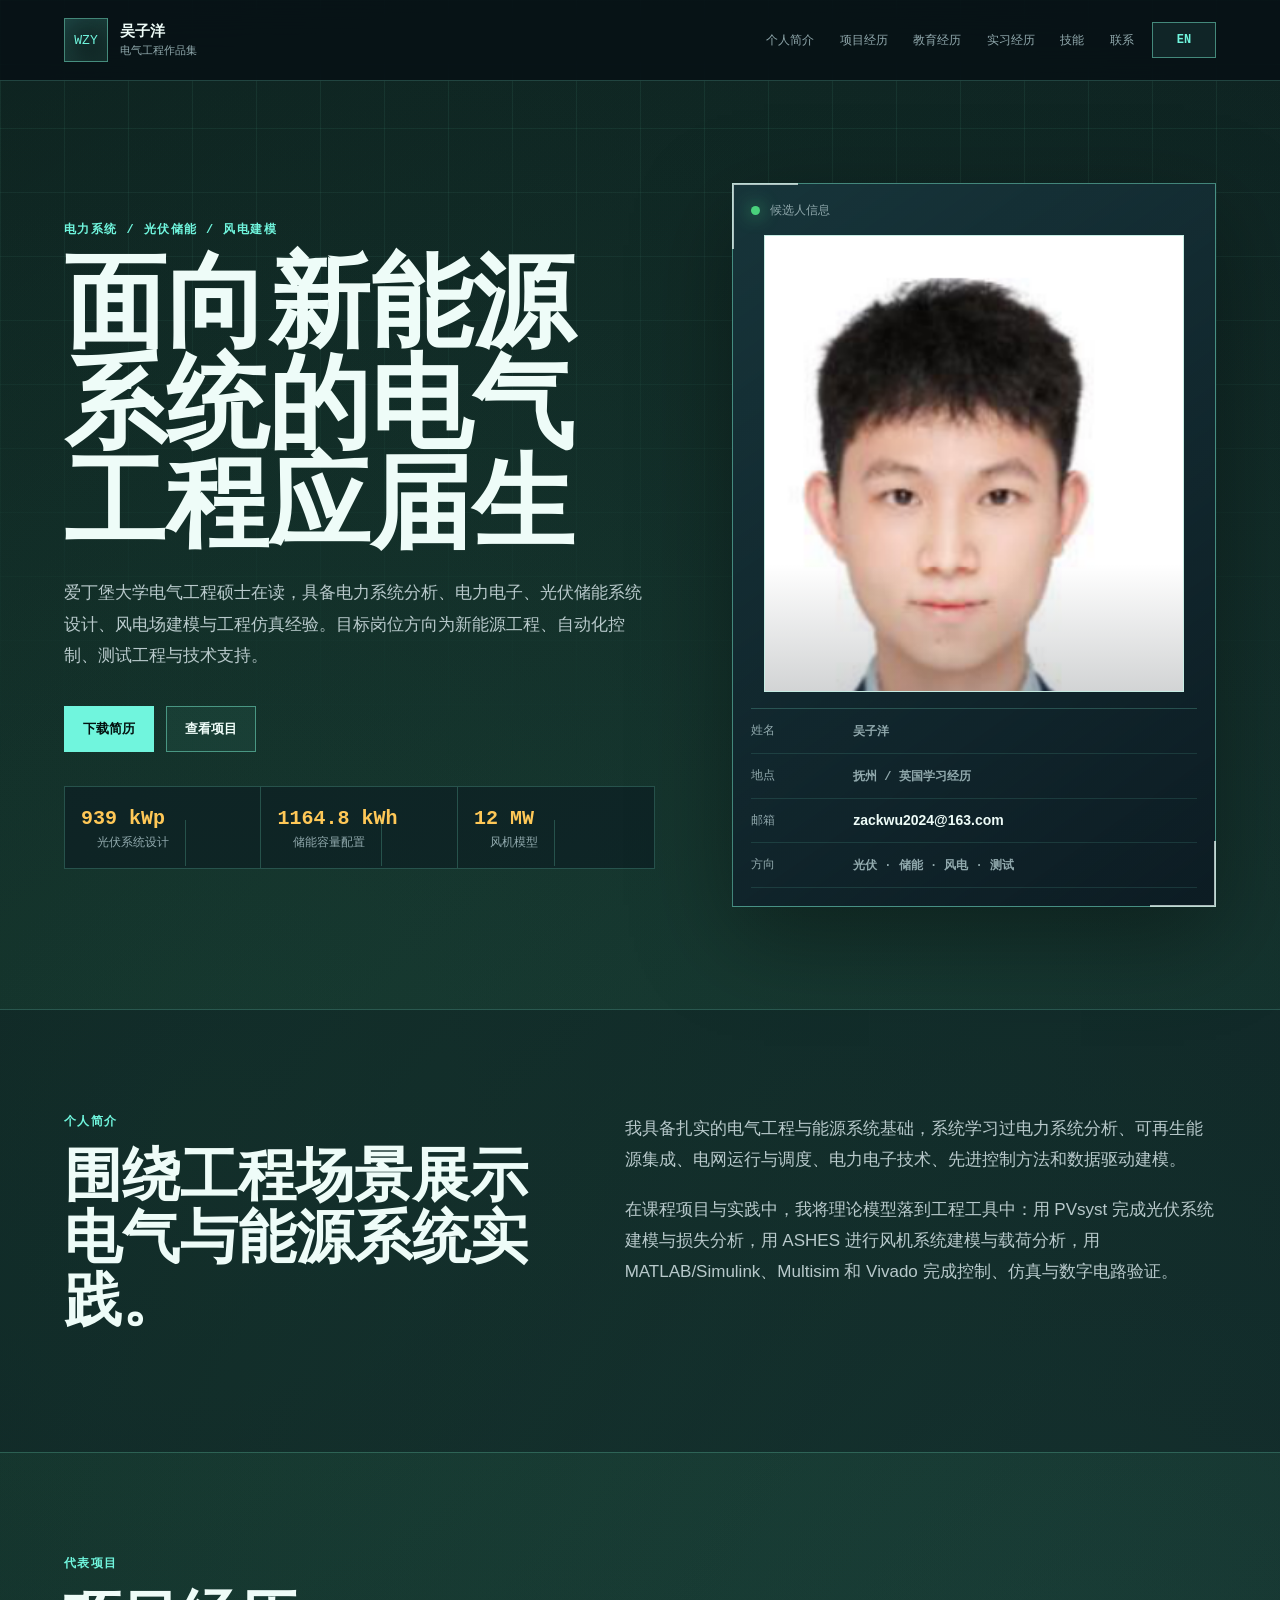
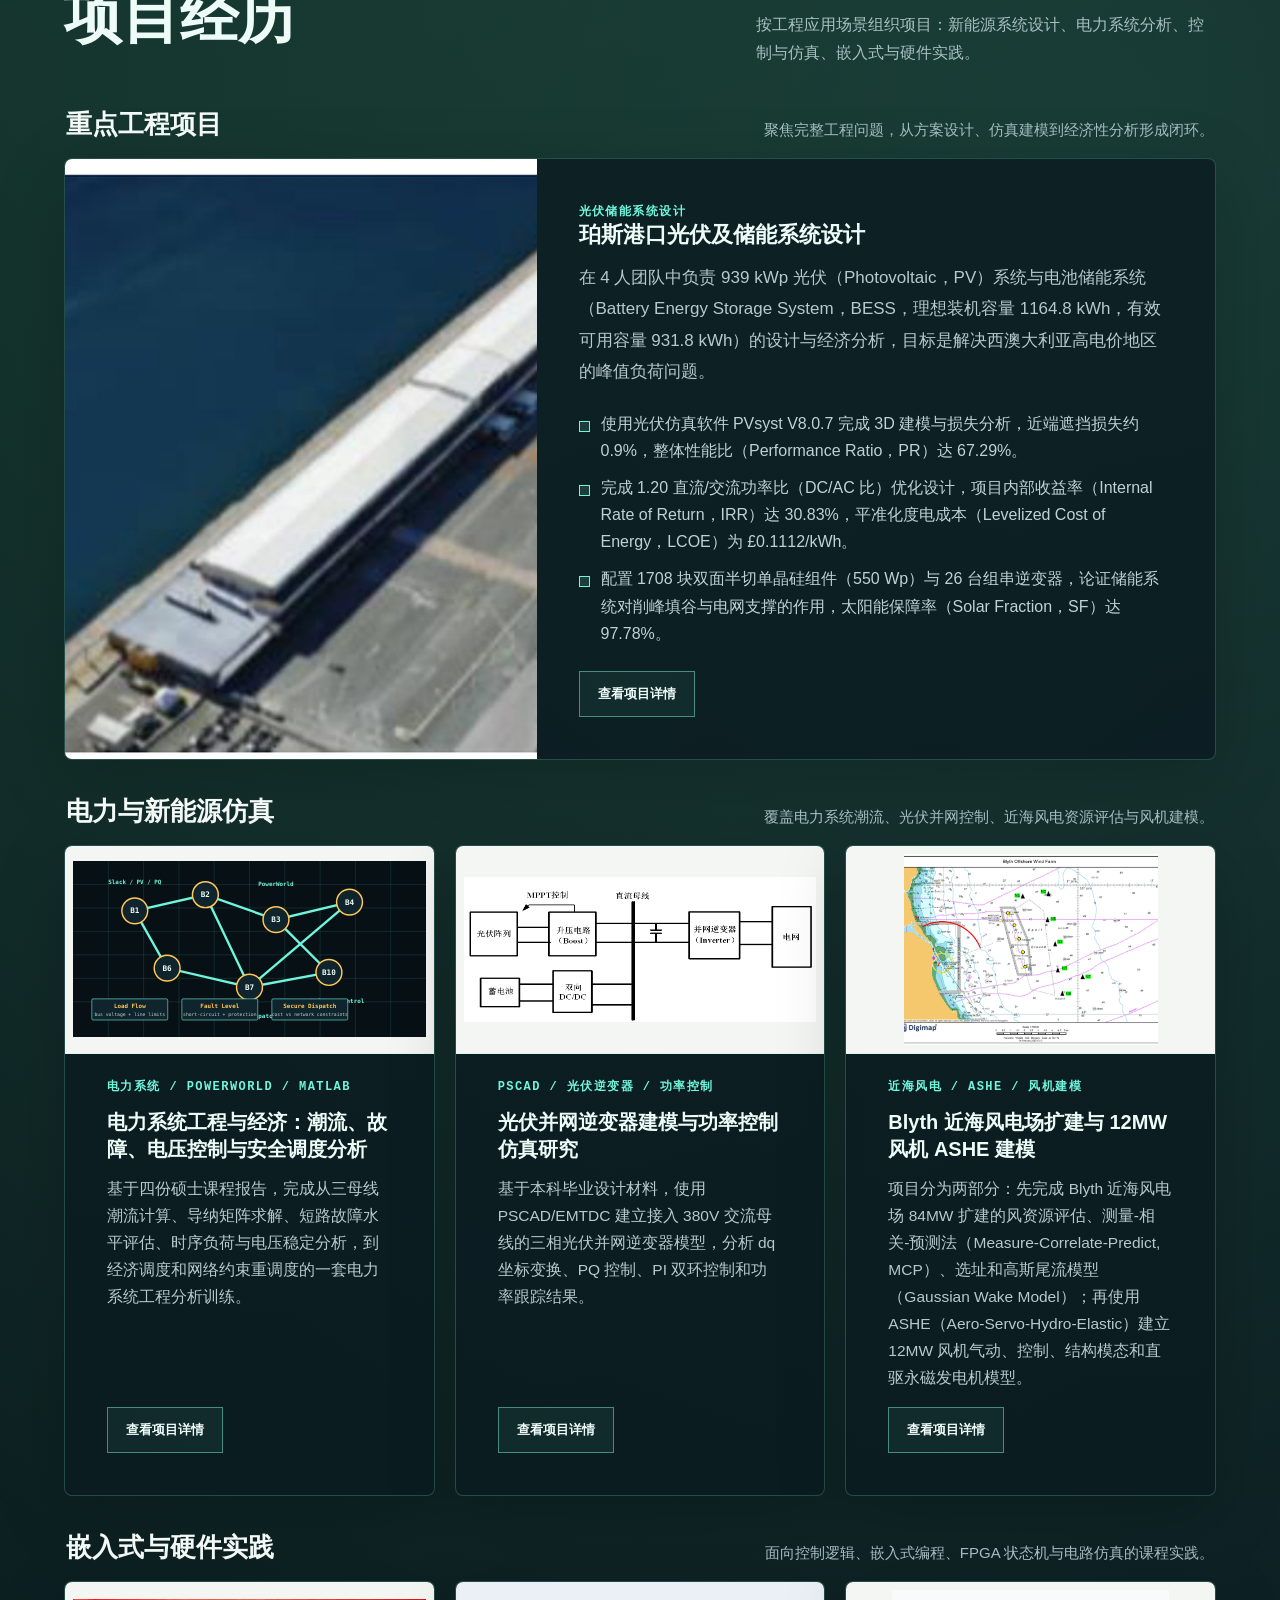
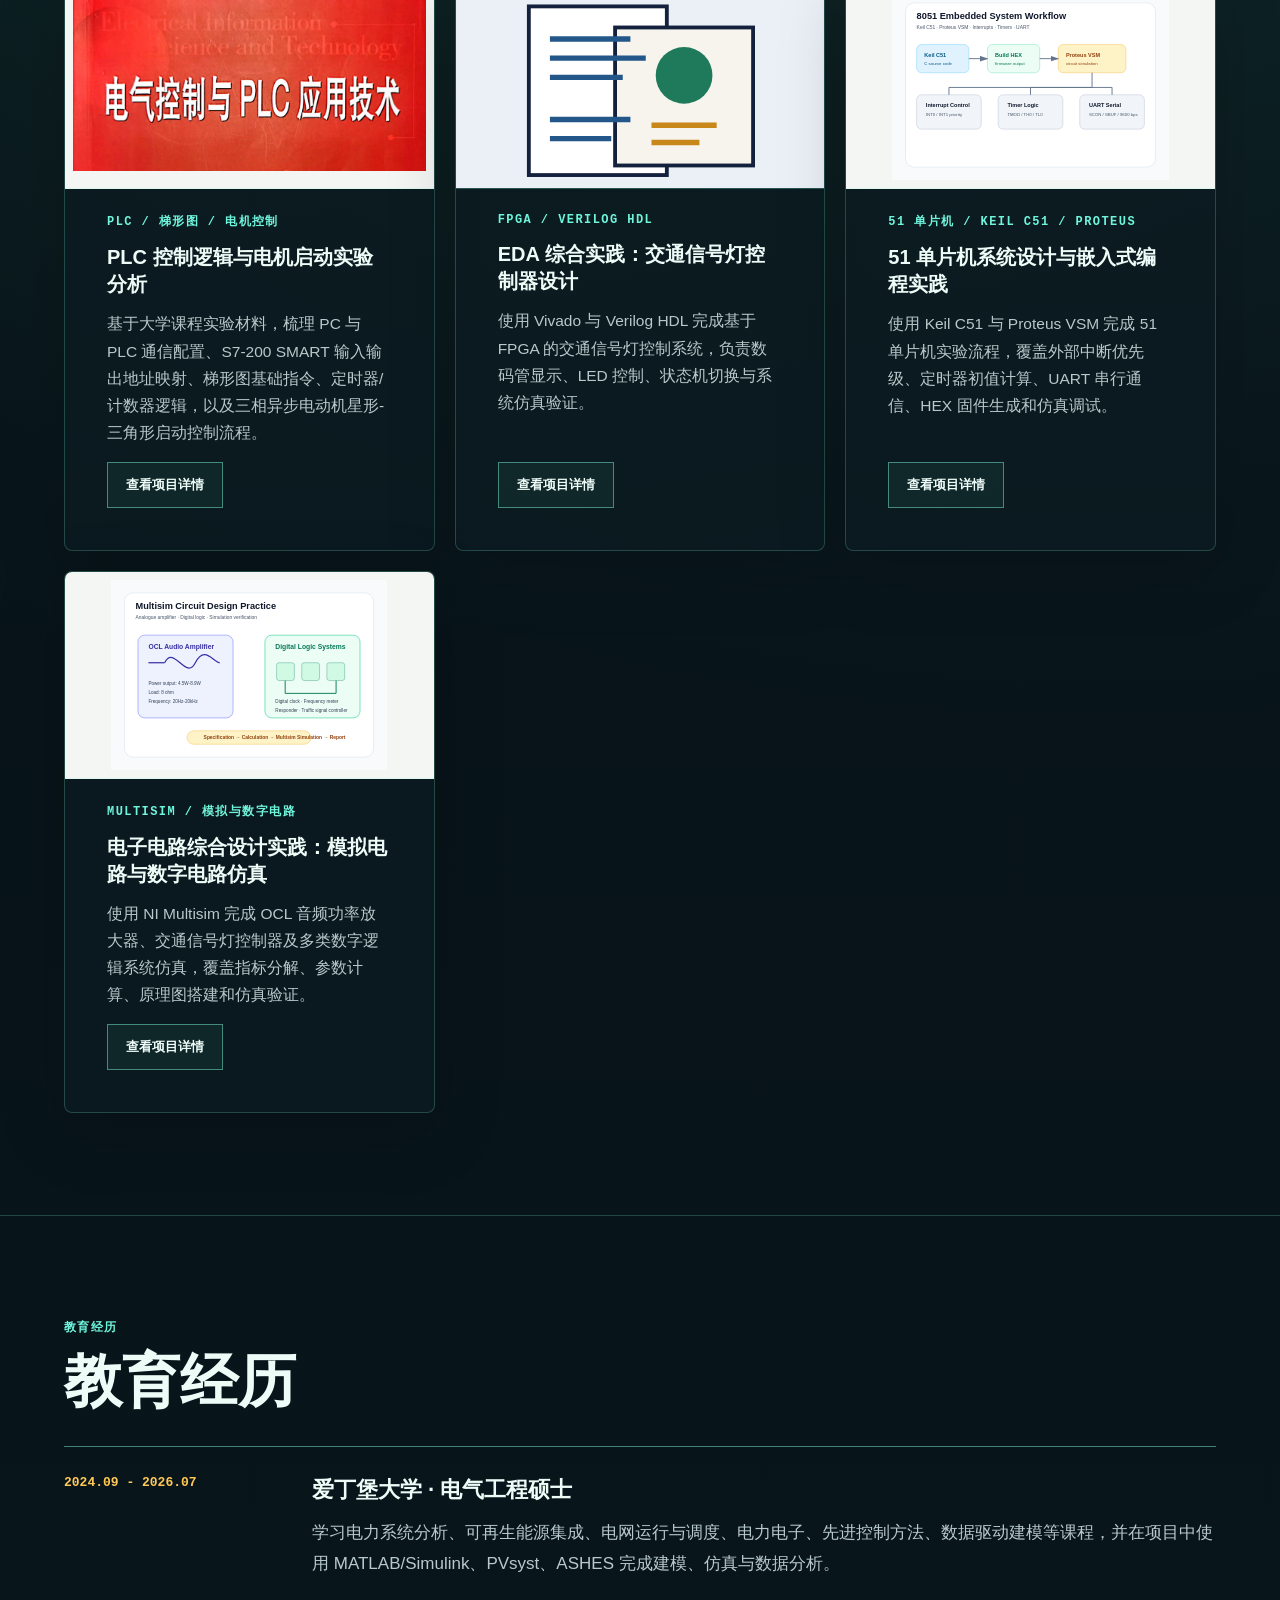
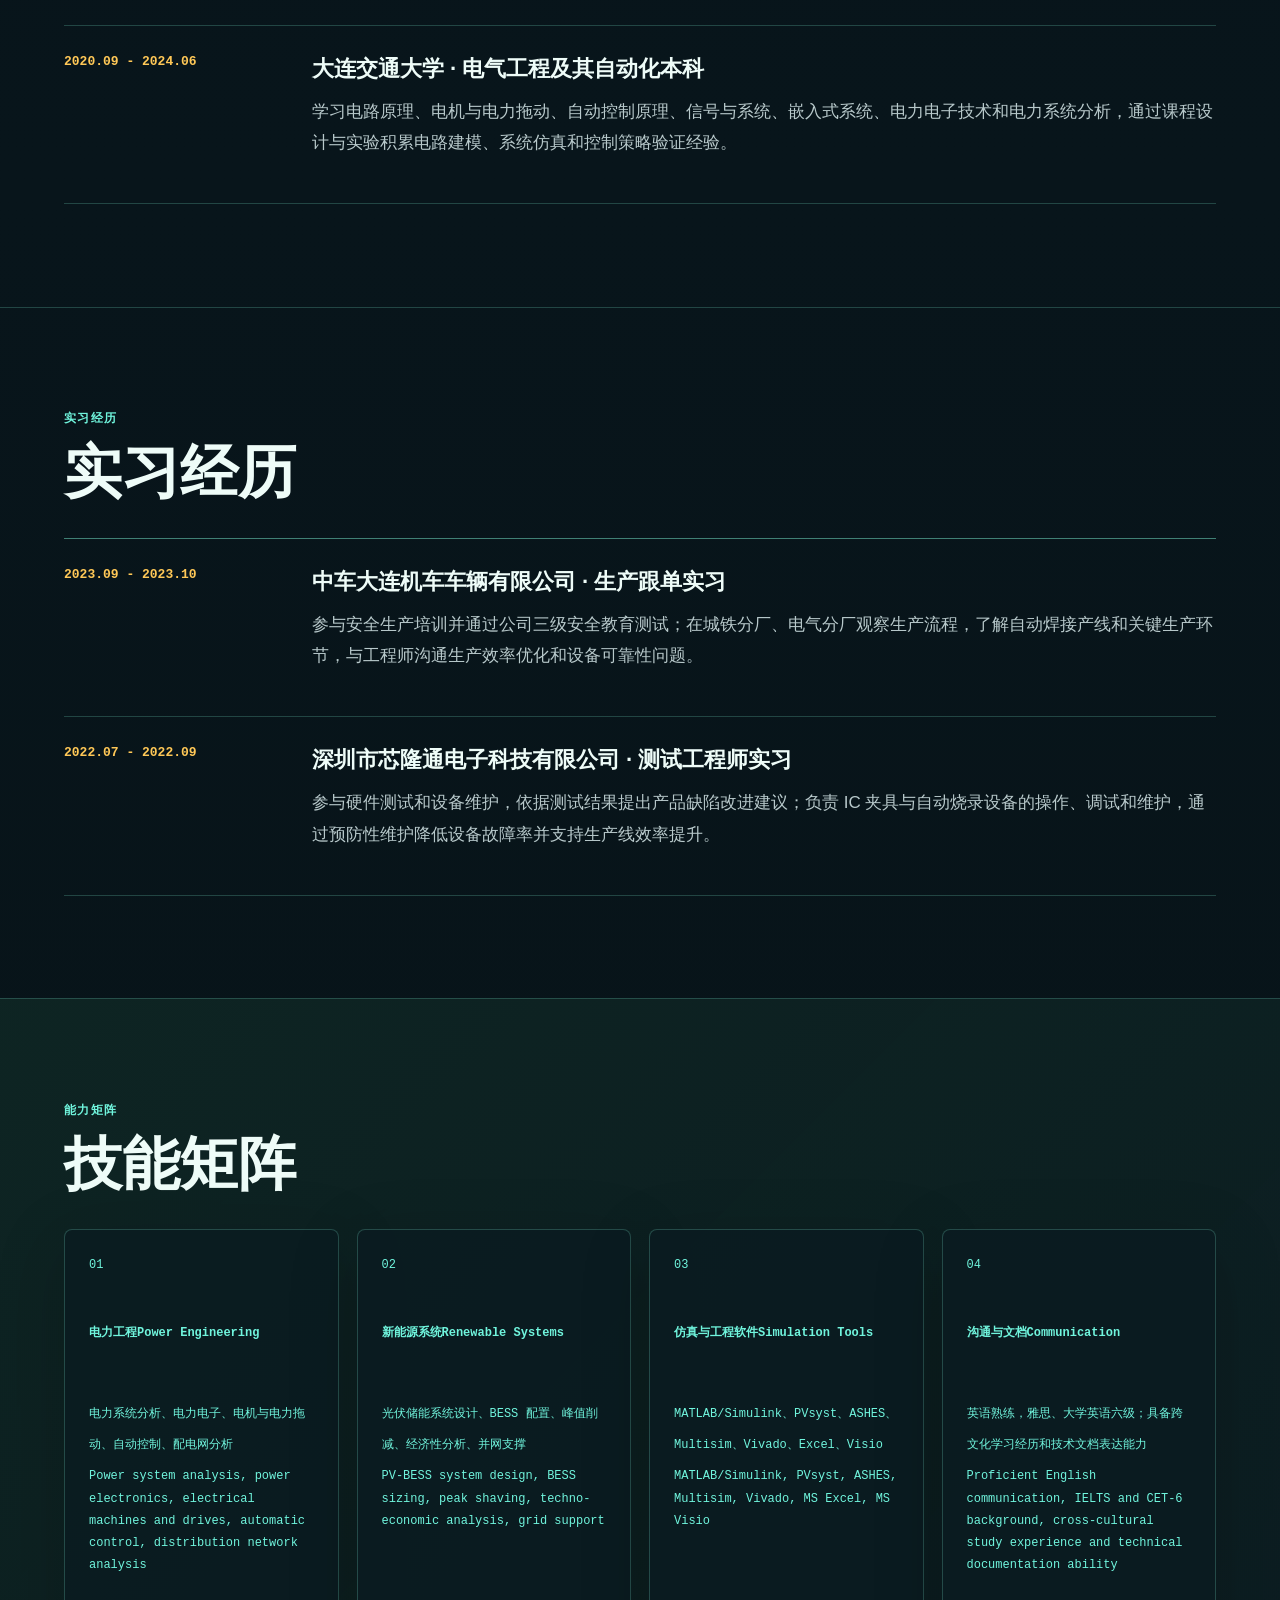
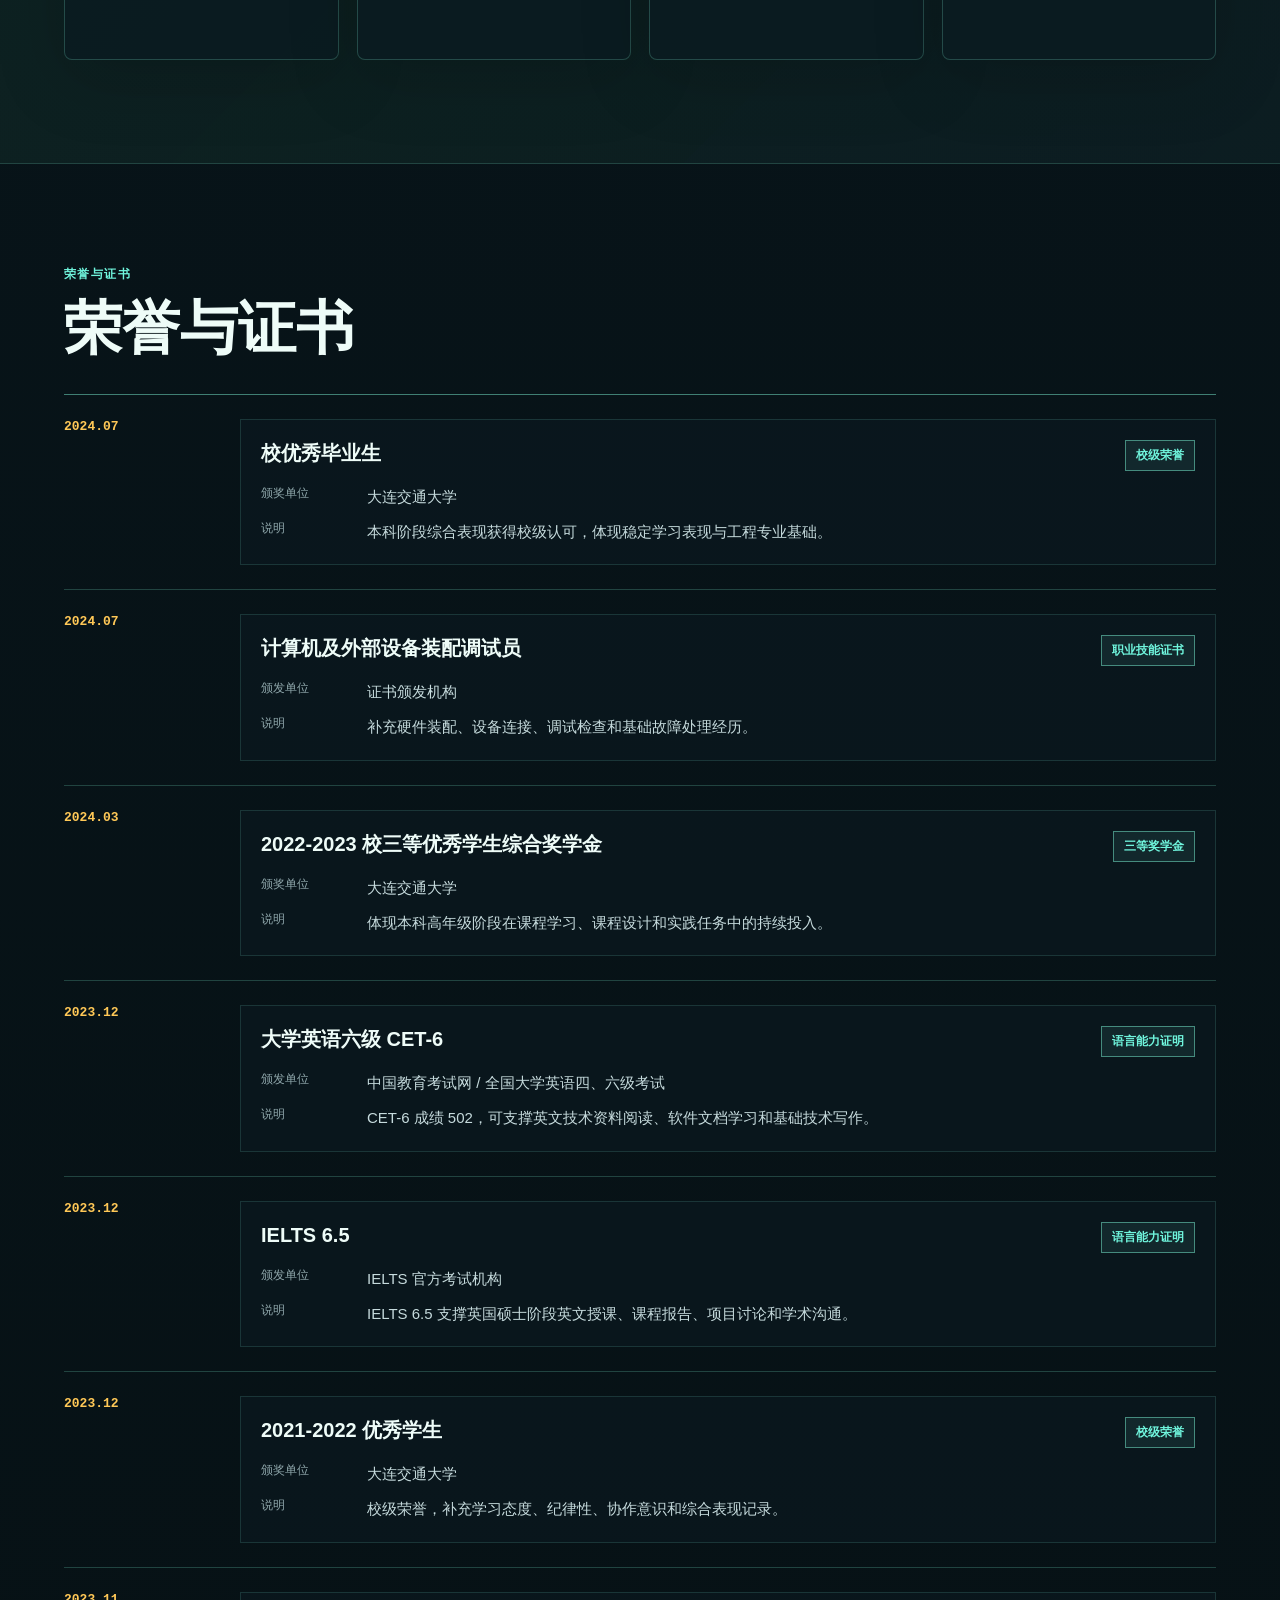
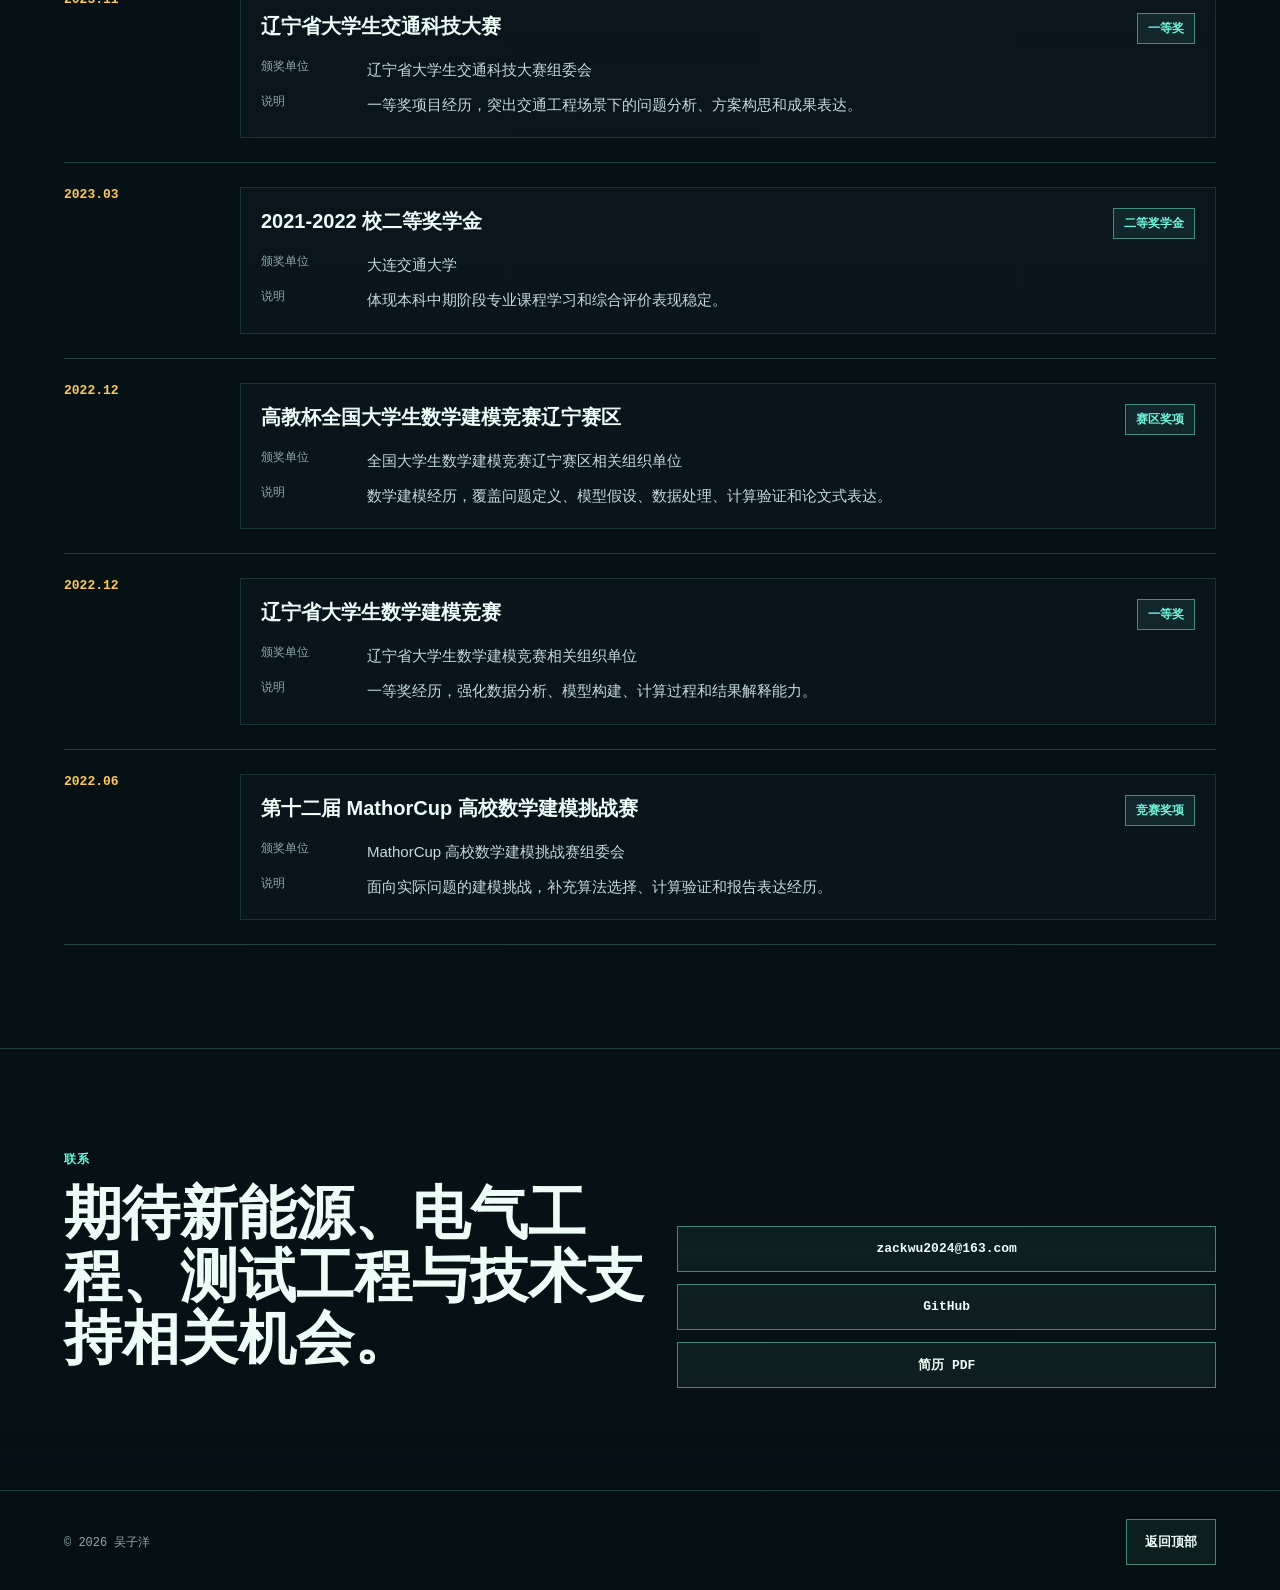
==== index.html @ 45cd8a66 "Refine homepage project grouping and honors" ====
<!doctype html>
<html lang="zh-CN">
  <head>
    <meta charset="UTF-8" />
    <meta name="viewport" content="width=device-width, initial-scale=1.0" />
    <meta
      name="description"
      content="吴子洋个人求职网站，展示电气工程、新能源系统、光伏储能、风电建模和工程实践经历。"
    />
    <title>吴子洋 | Electrical Engineering Portfolio</title>
    <link rel="stylesheet" href="./styles.css" />
  </head>
  <body data-lang="zh" class="home-page">
    <div class="page-grid" aria-hidden="true"></div>

    <header class="site-header">
      <a class="brand" href="#top" aria-label="返回首页">
        <span class="brand-mark">WZY</span>
        <span>
          <strong>吴子洋</strong>
          <small><span class="lang lang-zh">电气工程作品集</span><span class="lang lang-en">Electrical Engineering Portfolio</span></small>
        </span>
      </a>

      <div class="header-actions">
        <nav class="nav" aria-label="主导航">
          <a href="#profile"><span class="lang lang-zh">个人简介</span><span class="lang lang-en">Profile</span></a>
          <a href="#projects"><span class="lang lang-zh">项目经历</span><span class="lang lang-en">Projects</span></a>
          <a href="#education"><span class="lang lang-zh">教育经历</span><span class="lang lang-en">Education</span></a>
          <a href="#experience"><span class="lang lang-zh">实习经历</span><span class="lang lang-en">Experience</span></a>
          <a href="#skills"><span class="lang lang-zh">技能</span><span class="lang lang-en">Skills</span></a>
          <a href="#contact"><span class="lang lang-zh">联系</span><span class="lang lang-en">Contact</span></a>
        </nav>
        <button class="language-toggle" type="button" aria-label="Switch language">
          <span data-lang-label="zh">EN</span>
          <span data-lang-label="en">中文</span>
        </button>
      </div>
    </header>

    <main id="top">
      <section class="hero">
        <div class="hero-copy">
          <p class="eyebrow"><span class="lang lang-zh">电力系统 / 光伏储能 / 风电建模</span><span class="lang lang-en">POWER SYSTEMS / PV-BESS / WIND MODELLING</span></p>
          <h1>
            <span class="lang lang-zh">面向新能源系统的电气工程应届生</span>
            <span class="lang lang-en">Electrical engineering graduate focused on renewable energy systems</span>
          </h1>
          <p class="hero-lead">
            <span class="lang lang-zh">
              爱丁堡大学电气工程硕士在读，具备电力系统分析、电力电子、光伏储能系统设计、风电场建模与工程仿真经验。目标岗位方向为新能源工程、自动化控制、测试工程与技术支持。
            </span>
            <span class="lang lang-en">
              MSc Electrical Engineering candidate at the University of Edinburgh, with project experience in power system analysis, power electronics, PV-BESS design, wind farm modelling and engineering simulation. Target roles include renewable energy engineering, automation control, testing engineering and technical support.
            </span>
          </p>

          <div class="hero-actions">
            <a class="button primary" href="./assets/wu-ziyang-resume.pdf">
              <span class="lang lang-zh">下载简历</span>
              <span class="lang lang-en">Download CV</span>
            </a>
            <a class="button secondary" href="#projects">
              <span class="lang lang-zh">查看项目</span>
              <span class="lang lang-en">View Projects</span>
            </a>
          </div>

          <div class="signal-strip" aria-label="核心能力指标">
            <span><strong>939 kWp</strong> <span class="lang lang-zh">光伏系统设计</span><span class="lang lang-en">PV design</span></span>
            <span><strong>1164.8 kWh</strong> <span class="lang lang-zh">储能容量配置</span><span class="lang lang-en">BESS sizing</span></span>
            <span><strong>12 MW</strong> <span class="lang lang-zh">风机模型</span><span class="lang lang-en">wind turbine model</span></span>
          </div>
        </div>

        <aside class="hero-console" aria-label="候选人概览">
          <div class="console-topline">
            <span class="status-dot"></span>
            <span><span class="lang lang-zh">候选人信息</span><span class="lang lang-en">Candidate profile online</span></span>
          </div>
          <div class="portrait-frame">
            <img src="./assets/profile-photo.png" alt="吴子洋头像" />
          </div>
          <div class="console-data">
            <div>
              <span><span class="lang lang-zh">姓名</span><span class="lang lang-en">Name</span></span>
              <strong><span class="lang lang-zh">吴子洋</span><span class="lang lang-en">Wu Ziyang</span></strong>
            </div>
            <div>
              <span><span class="lang lang-zh">地点</span><span class="lang lang-en">Location</span></span>
              <strong>
                <span class="lang lang-zh">抚州 / 英国学习经历</span>
                <span class="lang lang-en">Fuzhou / UK study experience</span>
              </strong>
            </div>
            <div>
              <span><span class="lang lang-zh">邮箱</span><span class="lang lang-en">Email</span></span>
              <strong>zackwu2024@163.com</strong>
            </div>
            <div>
              <span><span class="lang lang-zh">方向</span><span class="lang lang-en">Focus</span></span>
              <strong><span class="lang lang-zh">光伏 · 储能 · 风电 · 测试</span><span class="lang lang-en">PV · BESS · Wind · Testing</span></strong>
            </div>
          </div>
        </aside>
      </section>

      <section id="profile" class="section split-section">
        <div>
          <p class="section-kicker"><span class="lang lang-zh">个人简介</span><span class="lang lang-en">Profile</span></p>
          <h2>
            <span class="lang lang-zh">围绕工程场景展示电气与能源系统实践。</span>
            <span class="lang lang-en">Capabilities framed through engineering problems, not just coursework.</span>
          </h2>
        </div>
        <div class="body-copy">
          <p>
            <span class="lang lang-zh">
              我具备扎实的电气工程与能源系统基础，系统学习过电力系统分析、可再生能源集成、电网运行与调度、电力电子技术、先进控制方法和数据驱动建模。
            </span>
            <span class="lang lang-en">
              I have a solid foundation in electrical engineering and energy systems, with coursework in power system analysis, renewable energy integration, grid operation and dispatch, power electronics, advanced control and data-driven modelling.
            </span>
          </p>
          <p>
            <span class="lang lang-zh">
              在课程项目与实践中，我将理论模型落到工程工具中：用 PVsyst 完成光伏系统建模与损失分析，用 ASHES 进行风机系统建模与载荷分析，用 MATLAB/Simulink、Multisim 和 Vivado 完成控制、仿真与数字电路验证。
            </span>
            <span class="lang lang-en">
              In academic and practical projects, I turned theory into engineering workflows: PV modelling and loss analysis with PVsyst, wind turbine modelling and load analysis with ASHES, and control, simulation and digital logic validation with MATLAB/Simulink, Multisim and Vivado.
            </span>
          </p>
        </div>
      </section>

      <section id="projects" class="section">
        <div class="section-heading section-heading-split">
          <div>
            <p class="section-kicker"><span class="lang lang-zh">代表项目</span><span class="lang lang-en">Selected Projects</span></p>
            <h2>
              <span class="lang lang-zh">项目经历</span>
              <span class="lang lang-en">Project Experience</span>
            </h2>
          </div>
          <p class="section-summary">
            <span class="lang lang-zh">按工程应用场景组织项目：新能源系统设计、电力系统分析、控制与仿真、嵌入式与硬件实践。</span>
            <span class="lang lang-en">Projects organised by engineering context: renewable system design, power-system analysis, control simulation, embedded systems and hardware practice.</span>
          </p>
        </div>

        <div class="project-stack">
          <section class="project-group">
            <div class="project-group-head">
              <h3>
                <span class="lang lang-zh">重点工程项目</span>
                <span class="lang lang-en">Featured Engineering Project</span>
              </h3>
              <p>
                <span class="lang lang-zh">聚焦完整工程问题，从方案设计、仿真建模到经济性分析形成闭环。</span>
                <span class="lang lang-en">A complete engineering case from system design and simulation modelling to economic analysis.</span>
              </p>
            </div>

            <article class="project-feature">
              <img src="./assets/projects/pvbess-card-01-harbour-site-thumbnail.jpg" alt="弗里曼特尔港口屋顶光伏项目场地照片" />
              <div class="project-content">
              <span class="tag">
                <span class="lang lang-zh">光伏储能系统设计</span>
                <span class="lang lang-en">PV + BESS / System Design</span>
              </span>
              <h3>
                <span class="lang lang-zh">珀斯港口光伏及储能系统设计</span>
                <span class="lang lang-en">PV and Battery Energy Storage System Design for Perth Harbour</span>
              </h3>
              <p>
                <span class="lang lang-zh">
                  在 4 人团队中负责 939 kWp 光伏（Photovoltaic，PV）系统与电池储能系统（Battery Energy Storage System，BESS，理想装机容量 1164.8 kWh，有效可用容量 931.8 kWh）的设计与经济分析，目标是解决西澳大利亚高电价地区的峰值负荷问题。
                </span>
                <span class="lang lang-en">
                  In a four-person team, I contributed to the design and economic analysis of a 939 kWp PV system with a 1164.8 kWh nominal BESS (931.8 kWh usable capacity), targeting peak-load challenges in a high-electricity-price area of Western Australia.
                </span>
              </p>
              <ul class="metric-list">
                <li>
                  <span class="lang lang-zh">使用光伏仿真软件 PVsyst V8.0.7 完成 3D 建模与损失分析，近端遮挡损失约 0.9%，整体性能比（Performance Ratio，PR）达 67.29%。</span>
                  <span class="lang lang-en">Used PVsyst V8.0.7 for 3D modelling and loss analysis; near-shading loss ~0.9%, overall Performance Ratio (PR) 67.29%.</span>
                </li>
                <li>
                  <span class="lang lang-zh">完成 1.20 直流/交流功率比（DC/AC 比）优化设计，项目内部收益率（Internal Rate of Return，IRR）达 30.83%，平准化度电成本（Levelized Cost of Energy，LCOE）为 £0.1112/kWh。</span>
                  <span class="lang lang-en">Optimised the DC/AC ratio to 1.20; project IRR reached 30.83% and LCOE was calculated at £0.1112/kWh.</span>
                </li>
                <li>
                  <span class="lang lang-zh">配置 1708 块双面半切单晶硅组件（550 Wp）与 26 台组串逆变器，论证储能系统对削峰填谷与电网支撑的作用，太阳能保障率（Solar Fraction，SF）达 97.78%。</span>
                  <span class="lang lang-en">Configured 1708 bifacial half-cell mono modules (550 Wp each) and 26 string inverters; demonstrated BESS value for peak shaving and grid support, achieving a Solar Fraction (SF) of 97.78%.</span>
                </li>
              </ul>
              <a class="case-link" href="./projects/pv-bess-perth-harbour.html">
                <span class="lang lang-zh">查看项目详情</span>
                <span class="lang lang-en">View project details</span>
              </a>
              </div>
            </article>
          </section>

          <section class="project-group">
            <div class="project-group-head">
              <h3>
                <span class="lang lang-zh">电力与新能源仿真</span>
                <span class="lang lang-en">Power and Renewable Energy Simulation</span>
              </h3>
              <p>
                <span class="lang lang-zh">覆盖电力系统潮流、光伏并网控制、近海风电资源评估与风机建模。</span>
                <span class="lang lang-en">Power-flow analysis, PV grid-connection control, offshore wind assessment and turbine modelling.</span>
              </p>
            </div>

            <div class="project-grid">
              <article class="project-card">
              <img class="project-card-media-contain" src="./assets/projects/power-card-01-grid-analysis-thumbnail.svg" alt="电力系统潮流、故障、电压控制与经济调度分析示意图" />
              <span class="tag"><span class="lang lang-zh">电力系统 / PowerWorld / MATLAB</span><span class="lang lang-en">Power Systems / PowerWorld / MATLAB</span></span>
              <h3>
                <span class="lang lang-zh">电力系统工程与经济：潮流、故障、电压控制与安全调度分析</span>
                <span class="lang lang-en">Power Systems Engineering and Economics: Load Flow, Fault, Voltage Control and Secure Dispatch</span>
              </h3>
              <p>
                <span class="lang lang-zh">
                  基于四份硕士课程报告，完成从三母线潮流计算、导纳矩阵求解、短路故障水平评估、时序负荷与电压稳定分析，到经济调度和网络约束重调度的一套电力系统工程分析训练。
                </span>
                <span class="lang lang-en">
                  Consolidated four MSc coursework reports into a power-system analysis portfolio covering three-bus load flow, admittance-matrix solving, fault-level study, time-varying load and voltage stability, economic dispatch and network-constrained redispatch.
                </span>
              </p>
              <a class="case-link" href="./projects/power-systems-engineering-economics.html">
                <span class="lang lang-zh">查看项目详情</span>
                <span class="lang lang-en">View project details</span>
              </a>
            </article>

            <article class="project-card">
              <img class="project-card-media-contain" src="./assets/projects/pvinverter-card-01-system-workflow.png" alt="光伏并网逆变器系统结构与控制流程图" />
              <span class="tag"><span class="lang lang-zh">PSCAD / 光伏逆变器 / 功率控制</span><span class="lang lang-en">PSCAD / PV Inverter / Power Control</span></span>
              <h3>
                <span class="lang lang-zh">光伏并网逆变器建模与功率控制仿真研究</span>
                <span class="lang lang-en">Grid-Connected PV Inverter Modelling and Power Control Simulation</span>
              </h3>
              <p>
                <span class="lang lang-zh">
                  基于本科毕业设计材料，使用 PSCAD/EMTDC 建立接入 380V 交流母线的三相光伏并网逆变器模型，分析 dq 坐标变换、PQ 控制、PI 双环控制和功率跟踪结果。
                </span>
                <span class="lang lang-en">
                  Built an academic PSCAD/EMTDC simulation project for a three-phase grid-connected PV inverter connected to a 380V AC bus, covering dq transformation, PQ control, PI double-loop control and power-tracking response.
                </span>
              </p>
              <a class="case-link" href="./projects/grid-connected-pv-inverter-control.html">
                <span class="lang lang-zh">查看项目详情</span>
                <span class="lang lang-en">View project details</span>
              </a>
            </article>

            <article class="project-card">
              <img class="project-card-media-contain" src="./assets/projects/wind-card-01-blyth-layout-thumbnail.png" alt="Blyth 近海风电场扩建布置图" />
              <span class="tag"><span class="lang lang-zh">近海风电 / ASHE / 风机建模</span><span class="lang lang-en">Offshore Wind / ASHE / Turbine Modelling</span></span>
              <h3>
                <span class="lang lang-zh">Blyth 近海风电场扩建与 12MW 风机 ASHE 建模</span>
                <span class="lang lang-en">Blyth Offshore Wind Extension and 12MW ASHE Turbine Model</span>
              </h3>
              <p>
                <span class="lang lang-zh">
                  项目分为两部分：先完成 Blyth 近海风电场 84MW 扩建的风资源评估、测量-相关-预测法（Measure-Correlate-Predict, MCP）、选址和高斯尾流模型（Gaussian Wake Model）；再使用 ASHE（Aero-Servo-Hydro-Elastic）建立 12MW 风机气动、控制、结构模态和直驱永磁发电机模型。
                </span>
                <span class="lang lang-en">
                  Built a two-part project: first an 84MW Blyth offshore extension with MCP wind-resource assessment, site selection and Gaussian wake modelling; then a 12MW ASHE aero-servo-hydro-elastic turbine model covering aerodynamics, pitch control, structural modes and a direct-drive PMG.
                </span>
              </p>
              <a class="case-link" href="./projects/blyth-offshore-wind-farm-extension.html">
                <span class="lang lang-zh">查看项目详情</span>
                <span class="lang lang-en">View project details</span>
              </a>
            </article>
            </div>
          </section>

          <section class="project-group">
            <div class="project-group-head">
              <h3>
                <span class="lang lang-zh">嵌入式与硬件实践</span>
                <span class="lang lang-en">Embedded Systems and Hardware Practice</span>
              </h3>
              <p>
                <span class="lang lang-zh">面向控制逻辑、嵌入式编程、FPGA 状态机与电路仿真的课程实践。</span>
                <span class="lang lang-en">Coursework practice in control logic, embedded programming, FPGA state machines and circuit simulation.</span>
              </p>
            </div>

            <div class="project-grid">
              <article class="project-card">
              <img class="project-card-media-contain" src="./assets/projects/plc-card-01-training-unit-thumbnail.png" alt="PLC 实验箱和以太网接口示意图" />
              <span class="tag"><span class="lang lang-zh">PLC / 梯形图 / 电机控制</span><span class="lang lang-en">PLC / Ladder Logic / Motor Control</span></span>
              <h3>
                <span class="lang lang-zh">PLC 控制逻辑与电机启动实验分析</span>
                <span class="lang lang-en">PLC Control Logic and Motor Starting Laboratory Analysis</span>
              </h3>
              <p>
                <span class="lang lang-zh">
                  基于大学课程实验材料，梳理 PC 与 PLC 通信配置、S7-200 SMART 输入输出地址映射、梯形图基础指令、定时器/计数器逻辑，以及三相异步电动机星形-三角形启动控制流程。
                </span>
                <span class="lang lang-en">
                  Structured an academic PLC laboratory project covering PC-PLC communication, S7-200 SMART I/O mapping, ladder logic, timer/counter instructions and star-delta motor starting control.
                </span>
              </p>
              <a class="case-link" href="./projects/plc-control-logic-motor-starting.html">
                <span class="lang lang-zh">查看项目详情</span>
                <span class="lang lang-en">View project details</span>
              </a>
            </article>

            <article class="project-card">
              <img src="./assets/projects/eda-card-01-traffic-light-controller.svg" alt="EDA 实践示意图" />
              <span class="tag"><span class="lang lang-zh">FPGA / Verilog HDL</span><span class="lang lang-en">FPGA / Verilog HDL</span></span>
              <h3>
                <span class="lang lang-zh">EDA 综合实践：交通信号灯控制器设计</span>
                <span class="lang lang-en">EDA Practice: Traffic Light Controller Design</span>
              </h3>
              <p>
                <span class="lang lang-zh">
                  使用 Vivado 与 Verilog HDL 完成基于 FPGA 的交通信号灯控制系统，负责数码管显示、LED 控制、状态机切换与系统仿真验证。
                </span>
                <span class="lang lang-en">
                  Built an FPGA-based traffic light controller with Vivado and Verilog HDL, covering seven-segment display logic, LED control, state-machine switching and simulation validation.
                </span>
              </p>
              <a class="case-link" href="./projects/eda-fpga-traffic-light-controller.html">
                <span class="lang lang-zh">查看项目详情</span>
                <span class="lang lang-en">View project details</span>
              </a>
            </article>

            <article class="project-card">
              <img class="project-card-media-contain" src="./assets/projects/mcu-card-01-8051-workflow.svg" alt="51 单片机嵌入式开发流程示意图" />
              <span class="tag"><span class="lang lang-zh">51 单片机 / Keil C51 / Proteus</span><span class="lang lang-en">8051 / Keil C51 / Proteus</span></span>
              <h3>
                <span class="lang lang-zh">51 单片机系统设计与嵌入式编程实践</span>
                <span class="lang lang-en">8051 Microcontroller System Design and Embedded C Practice</span>
              </h3>
              <p>
                <span class="lang lang-zh">
                  使用 Keil C51 与 Proteus VSM 完成 51 单片机实验流程，覆盖外部中断优先级、定时器初值计算、UART 串行通信、HEX 固件生成和仿真调试。
                </span>
                <span class="lang lang-en">
                  Built an 8051 microcontroller laboratory workflow with Keil C51 and Proteus VSM, covering external interrupts, timer preload calculation, UART communication, HEX generation and simulation debugging.
                </span>
              </p>
              <a class="case-link" href="./projects/mcu-8051-embedded-system-practice.html">
                <span class="lang lang-zh">查看项目详情</span>
                <span class="lang lang-en">View project details</span>
              </a>
            </article>

            <article class="project-card">
              <img class="project-card-media-contain" src="./assets/projects/circuit-card-01-multisim-systems.svg" alt="Multisim 模拟与数字电路设计示意图" />
              <span class="tag"><span class="lang lang-zh">Multisim / 模拟与数字电路</span><span class="lang lang-en">Multisim / Analogue & Digital Circuits</span></span>
              <h3>
                <span class="lang lang-zh">电子电路综合设计实践：模拟电路与数字电路仿真</span>
                <span class="lang lang-en">Electronic Circuit Design Practice: Analogue and Digital Simulation</span>
              </h3>
              <p>
                <span class="lang lang-zh">
                  使用 NI Multisim 完成 OCL 音频功率放大器、交通信号灯控制器及多类数字逻辑系统仿真，覆盖指标分解、参数计算、原理图搭建和仿真验证。
                </span>
                <span class="lang lang-en">
                  Used NI Multisim for OCL audio amplifier and digital logic simulations, covering specification breakdown, parameter calculation, schematic modelling and validation.
                </span>
              </p>
              <a class="case-link" href="./projects/multisim-electronic-circuit-design-practice.html">
                <span class="lang lang-zh">查看项目详情</span>
                <span class="lang lang-en">View project details</span>
              </a>
            </article>
          </div>
          </section>
        </div>

      </section>

      <section id="education" class="section">
        <div class="section-heading">
          <p class="section-kicker"><span class="lang lang-zh">教育经历</span><span class="lang lang-en">Education</span></p>
          <h2>
            <span class="lang lang-zh">教育经历</span>
            <span class="lang lang-en">Education</span>
          </h2>
        </div>

        <div class="timeline">
          <article class="timeline-item">
            <time>2024.09 - 2026.07</time>
            <div>
              <h3>
                <span class="lang lang-zh">爱丁堡大学 · 电气工程硕士</span>
                <span class="lang lang-en">University of Edinburgh · MSc Electrical Engineering</span>
              </h3>
              <p>
                <span class="lang lang-zh">
                  学习电力系统分析、可再生能源集成、电网运行与调度、电力电子、先进控制方法、数据驱动建模等课程，并在项目中使用 MATLAB/Simulink、PVsyst、ASHES 完成建模、仿真与数据分析。
                </span>
                <span class="lang lang-en">
                  Studied power system analysis, renewable energy integration, grid operation and dispatch, power electronics, advanced control and data-driven modelling, applying MATLAB/Simulink, PVsyst and ASHES in modelling, simulation and data analysis projects.
                </span>
              </p>
            </div>
          </article>
          <article class="timeline-item">
            <time>2020.09 - 2024.06</time>
            <div>
              <h3>
                <span class="lang lang-zh">大连交通大学 · 电气工程及其自动化本科</span>
                <span class="lang lang-en">Dalian Jiaotong University · BEng Electrical Engineering and Automation</span>
              </h3>
              <p>
                <span class="lang lang-zh">
                  学习电路原理、电机与电力拖动、自动控制原理、信号与系统、嵌入式系统、电力电子技术和电力系统分析，通过课程设计与实验积累电路建模、系统仿真和控制策略验证经验。
                </span>
                <span class="lang lang-en">
                  Built foundations in circuit theory, electrical machines and drives, automatic control, signals and systems, embedded systems, power electronics and power system analysis, with practical experience in circuit modelling, system simulation and control strategy validation.
                </span>
              </p>
            </div>
          </article>
        </div>
      </section>

      <section id="experience" class="section">
        <div class="section-heading">
          <p class="section-kicker"><span class="lang lang-zh">实习经历</span><span class="lang lang-en">Internship Experience</span></p>
          <h2>
            <span class="lang lang-zh">实习经历</span>
            <span class="lang lang-en">Internship Experience</span>
          </h2>
        </div>

        <div class="timeline">
          <article class="timeline-item">
            <time>2023.09 - 2023.10</time>
            <div>
              <h3>
                <span class="lang lang-zh">中车大连机车车辆有限公司 · 生产跟单实习</span>
                <span class="lang lang-en">CRRC Dalian · Production Follow-up Intern</span>
              </h3>
              <p>
                <span class="lang lang-zh">
                  参与安全生产培训并通过公司三级安全教育测试；在城铁分厂、电气分厂观察生产流程，了解自动焊接产线和关键生产环节，与工程师沟通生产效率优化和设备可靠性问题。
                </span>
                <span class="lang lang-en">
                  Completed safety production training and observed production workflows in urban rail and electrical workshops, including automated welding lines, key production stages, production-efficiency improvement and equipment-reliability issues.
                </span>
              </p>
            </div>
          </article>
          <article class="timeline-item">
            <time>2022.07 - 2022.09</time>
            <div>
              <h3>
                <span class="lang lang-zh">深圳市芯隆通电子科技有限公司 · 测试工程师实习</span>
                <span class="lang lang-en">Shenzhen Xinlongtong Electronics · Test Engineer Intern</span>
              </h3>
              <p>
                <span class="lang lang-zh">
                  参与硬件测试和设备维护，依据测试结果提出产品缺陷改进建议；负责 IC 夹具与自动烧录设备的操作、调试和维护，通过预防性维护降低设备故障率并支持生产线效率提升。
                </span>
                <span class="lang lang-en">
                  Supported hardware testing and equipment maintenance, proposed product-defect improvements from test results, and operated, debugged and maintained IC fixtures and automatic programming equipment to reduce downtime and support production efficiency.
                </span>
              </p>
            </div>
          </article>
        </div>
      </section>

      <section id="skills" class="section skills-section">
        <div class="section-heading">
          <p class="section-kicker"><span class="lang lang-zh">能力矩阵</span><span class="lang lang-en">Capability Matrix</span></p>
          <h2>
            <span class="lang lang-zh">技能矩阵</span>
            <span class="lang lang-en">Capability Matrix</span>
          </h2>
        </div>

        <div class="skills-grid">
          <article class="skill-block">
            <span>01</span>
            <h3><span class="lang lang-zh">电力工程</span><span class="lang lang-en">Power Engineering</span></h3>
            <p>
              <span class="lang lang-zh">电力系统分析、电力电子、电机与电力拖动、自动控制、配电网分析</span>
              <span class="lang lang-en">Power system analysis, power electronics, electrical machines and drives, automatic control, distribution network analysis</span>
            </p>
          </article>
          <article class="skill-block">
            <span>02</span>
            <h3><span class="lang lang-zh">新能源系统</span><span class="lang lang-en">Renewable Systems</span></h3>
            <p>
              <span class="lang lang-zh">光伏储能系统设计、BESS 配置、峰值削减、经济性分析、并网支撑</span>
              <span class="lang lang-en">PV-BESS system design, BESS sizing, peak shaving, techno-economic analysis, grid support</span>
            </p>
          </article>
          <article class="skill-block">
            <span>03</span>
            <h3><span class="lang lang-zh">仿真与工程软件</span><span class="lang lang-en">Simulation Tools</span></h3>
            <p><span class="lang lang-zh">MATLAB/Simulink、PVsyst、ASHES、Multisim、Vivado、Excel、Visio</span><span class="lang lang-en">MATLAB/Simulink, PVsyst, ASHES, Multisim, Vivado, MS Excel, MS Visio</span></p>
          </article>
          <article class="skill-block">
            <span>04</span>
            <h3><span class="lang lang-zh">沟通与文档</span><span class="lang lang-en">Communication</span></h3>
            <p>
              <span class="lang lang-zh">英语熟练，雅思、大学英语六级；具备跨文化学习经历和技术文档表达能力</span>
              <span class="lang lang-en">Proficient English communication, IELTS and CET-6 background, cross-cultural study experience and technical documentation ability</span>
            </p>
          </article>
        </div>
      </section>

      <section class="section honors-section">
        <div class="section-heading">
          <p class="section-kicker"><span class="lang lang-zh">荣誉与证书</span><span class="lang lang-en">Honors</span></p>
          <h2>
            <span class="lang lang-zh">荣誉与证书</span>
            <span class="lang lang-en">Honors and Certificates</span>
          </h2>
        </div>
        <div class="award-timeline">
          <article class="award-item">
            <time>2024.07</time>
            <div class="award-body">
              <div class="award-title-row">
                <h3>
                  <span class="lang lang-zh">校优秀毕业生</span>
                  <span class="lang lang-en">Outstanding Graduate</span>
                </h3>
                <span class="award-level">
                  <span class="lang lang-zh">校级荣誉</span>
                  <span class="lang lang-en">University-level Honor</span>
                </span>
              </div>
              <dl class="award-meta">
                <div>
                  <dt><span class="lang lang-zh">颁奖单位</span><span class="lang lang-en">Issuer</span></dt>
                  <dd><span class="lang lang-zh">大连交通大学</span><span class="lang lang-en">Dalian Jiaotong University</span></dd>
                </div>
                <div>
                  <dt><span class="lang lang-zh">说明</span><span class="lang lang-en">Description</span></dt>
                  <dd><span class="lang lang-zh">本科阶段综合表现获得校级认可，体现稳定学习表现与工程专业基础。</span><span class="lang lang-en">University-level recognition for overall undergraduate performance, reflecting consistent study record and engineering foundation.</span></dd>
                </div>
              </dl>
            </div>
          </article>

          <article class="award-item">
            <time>2024.07</time>
            <div class="award-body">
              <div class="award-title-row">
                <h3>
                  <span class="lang lang-zh">计算机及外部设备装配调试员</span>
                  <span class="lang lang-en">Computer and Peripheral Equipment Assembly and Debugging Certificate</span>
                </h3>
                <span class="award-level">
                  <span class="lang lang-zh">职业技能证书</span>
                  <span class="lang lang-en">Professional Certificate</span>
                </span>
              </div>
              <dl class="award-meta">
                <div>
                  <dt><span class="lang lang-zh">颁发单位</span><span class="lang lang-en">Issuer</span></dt>
                  <dd><span class="lang lang-zh">证书颁发机构</span><span class="lang lang-en">Certificate authority</span></dd>
                </div>
                <div>
                  <dt><span class="lang lang-zh">说明</span><span class="lang lang-en">Description</span></dt>
                  <dd><span class="lang lang-zh">补充硬件装配、设备连接、调试检查和基础故障处理经历。</span><span class="lang lang-en">Complements the engineering profile with hardware assembly, device connection, debugging checks and basic troubleshooting.</span></dd>
                </div>
              </dl>
            </div>
          </article>

          <article class="award-item">
            <time>2024.03</time>
            <div class="award-body">
              <div class="award-title-row">
                <h3>
                  <span class="lang lang-zh">2022-2023 校三等优秀学生综合奖学金</span>
                  <span class="lang lang-en">Third-class Comprehensive Scholarship, 2022-2023</span>
                </h3>
                <span class="award-level">
                  <span class="lang lang-zh">三等奖学金</span>
                  <span class="lang lang-en">Third-class Scholarship</span>
                </span>
              </div>
              <dl class="award-meta">
                <div>
                  <dt><span class="lang lang-zh">颁奖单位</span><span class="lang lang-en">Issuer</span></dt>
                  <dd><span class="lang lang-zh">大连交通大学</span><span class="lang lang-en">Dalian Jiaotong University</span></dd>
                </div>
                <div>
                  <dt><span class="lang lang-zh">说明</span><span class="lang lang-en">Description</span></dt>
                  <dd><span class="lang lang-zh">体现本科高年级阶段在课程学习、课程设计和实践任务中的持续投入。</span><span class="lang lang-en">Reflects sustained effort across coursework, course design and practical tasks in later undergraduate study.</span></dd>
                </div>
              </dl>
            </div>
          </article>

          <article class="award-item">
            <time>2023.12</time>
            <div class="award-body">
              <div class="award-title-row">
                <h3>
                  <span class="lang lang-zh">大学英语六级 CET-6</span>
                  <span class="lang lang-en">CET-6 English Certificate</span>
                </h3>
                <span class="award-level">
                  <span class="lang lang-zh">语言能力证明</span>
                  <span class="lang lang-en">Language Certificate</span>
                </span>
              </div>
              <dl class="award-meta">
                <div>
                  <dt><span class="lang lang-zh">颁发单位</span><span class="lang lang-en">Issuer</span></dt>
                  <dd><span class="lang lang-zh">中国教育考试网 / 全国大学英语四、六级考试</span><span class="lang lang-en">China Education Examinations Authority / CET</span></dd>
                </div>
                <div>
                  <dt><span class="lang lang-zh">说明</span><span class="lang lang-en">Description</span></dt>
                  <dd><span class="lang lang-zh">CET-6 成绩 502，可支撑英文技术资料阅读、软件文档学习和基础技术写作。</span><span class="lang lang-en">CET-6 score of 502, supporting technical reading, software-documentation study and basic engineering writing.</span></dd>
                </div>
              </dl>
            </div>
          </article>

          <article class="award-item">
            <time>2023.12</time>
            <div class="award-body">
              <div class="award-title-row">
                <h3>
                  <span class="lang lang-zh">IELTS 6.5</span>
                  <span class="lang lang-en">IELTS 6.5</span>
                </h3>
                <span class="award-level">
                  <span class="lang lang-zh">语言能力证明</span>
                  <span class="lang lang-en">Language Certificate</span>
                </span>
              </div>
              <dl class="award-meta">
                <div>
                  <dt><span class="lang lang-zh">颁发单位</span><span class="lang lang-en">Issuer</span></dt>
                  <dd><span class="lang lang-zh">IELTS 官方考试机构</span><span class="lang lang-en">Official IELTS test provider</span></dd>
                </div>
                <div>
                  <dt><span class="lang lang-zh">说明</span><span class="lang lang-en">Description</span></dt>
                  <dd><span class="lang lang-zh">IELTS 6.5 支撑英国硕士阶段英文授课、课程报告、项目讨论和学术沟通。</span><span class="lang lang-en">IELTS 6.5 supports English-taught postgraduate coursework, project discussion and academic communication in the UK.</span></dd>
                </div>
              </dl>
            </div>
          </article>

          <article class="award-item">
            <time>2023.12</time>
            <div class="award-body">
              <div class="award-title-row">
                <h3>
                  <span class="lang lang-zh">2021-2022 优秀学生</span>
                  <span class="lang lang-en">Outstanding Student, 2021-2022</span>
                </h3>
                <span class="award-level">
                  <span class="lang lang-zh">校级荣誉</span>
                  <span class="lang lang-en">University-level Honor</span>
                </span>
              </div>
              <dl class="award-meta">
                <div>
                  <dt><span class="lang lang-zh">颁奖单位</span><span class="lang lang-en">Issuer</span></dt>
                  <dd><span class="lang lang-zh">大连交通大学</span><span class="lang lang-en">Dalian Jiaotong University</span></dd>
                </div>
                <div>
                  <dt><span class="lang lang-zh">说明</span><span class="lang lang-en">Description</span></dt>
                  <dd><span class="lang lang-zh">校级荣誉，补充学习态度、纪律性、协作意识和综合表现记录。</span><span class="lang lang-en">University-level honor recognising learning attitude, discipline, collaboration and overall student performance.</span></dd>
                </div>
              </dl>
            </div>
          </article>

          <article class="award-item">
            <time>2023.11</time>
            <div class="award-body">
              <div class="award-title-row">
                <h3>
                  <span class="lang lang-zh">辽宁省大学生交通科技大赛</span>
                  <span class="lang lang-en">Liaoning Student Transportation Technology Competition</span>
                </h3>
                <span class="award-level">
                  <span class="lang lang-zh">一等奖</span>
                  <span class="lang lang-en">First Prize</span>
                </span>
              </div>
              <dl class="award-meta">
                <div>
                  <dt><span class="lang lang-zh">颁奖单位</span><span class="lang lang-en">Issuer</span></dt>
                  <dd><span class="lang lang-zh">辽宁省大学生交通科技大赛组委会</span><span class="lang lang-en">Organising Committee of Liaoning Student Transportation Technology Competition</span></dd>
                </div>
                <div>
                  <dt><span class="lang lang-zh">说明</span><span class="lang lang-en">Description</span></dt>
                  <dd><span class="lang lang-zh">一等奖项目经历，突出交通工程场景下的问题分析、方案构思和成果表达。</span><span class="lang lang-en">First-prize project experience involving problem analysis, solution framing and result presentation in a transportation-engineering context.</span></dd>
                </div>
              </dl>
            </div>
          </article>

          <article class="award-item">
            <time>2023.03</time>
            <div class="award-body">
              <div class="award-title-row">
                <h3>
                  <span class="lang lang-zh">2021-2022 校二等奖学金</span>
                  <span class="lang lang-en">Second-class Scholarship, 2021-2022</span>
                </h3>
                <span class="award-level">
                  <span class="lang lang-zh">二等奖学金</span>
                  <span class="lang lang-en">Second-class Scholarship</span>
                </span>
              </div>
              <dl class="award-meta">
                <div>
                  <dt><span class="lang lang-zh">颁奖单位</span><span class="lang lang-en">Issuer</span></dt>
                  <dd><span class="lang lang-zh">大连交通大学</span><span class="lang lang-en">Dalian Jiaotong University</span></dd>
                </div>
                <div>
                  <dt><span class="lang lang-zh">说明</span><span class="lang lang-en">Description</span></dt>
                  <dd><span class="lang lang-zh">体现本科中期阶段专业课程学习和综合评价表现稳定。</span><span class="lang lang-en">Reflects stable coursework performance and overall evaluation during the middle stage of undergraduate study.</span></dd>
                </div>
              </dl>
            </div>
          </article>

          <article class="award-item">
            <time>2022.12</time>
            <div class="award-body">
              <div class="award-title-row">
                <h3>
                  <span class="lang lang-zh">高教杯全国大学生数学建模竞赛辽宁赛区</span>
                  <span class="lang lang-en">Higher Education Cup Mathematical Modelling Competition, Liaoning Division</span>
                </h3>
                <span class="award-level">
                  <span class="lang lang-zh">赛区奖项</span>
                  <span class="lang lang-en">Regional Award</span>
                </span>
              </div>
              <dl class="award-meta">
                <div>
                  <dt><span class="lang lang-zh">颁奖单位</span><span class="lang lang-en">Issuer</span></dt>
                  <dd><span class="lang lang-zh">全国大学生数学建模竞赛辽宁赛区相关组织单位</span><span class="lang lang-en">Liaoning Division organisers of CUMCM</span></dd>
                </div>
                <div>
                  <dt><span class="lang lang-zh">说明</span><span class="lang lang-en">Description</span></dt>
                  <dd><span class="lang lang-zh">数学建模经历，覆盖问题定义、模型假设、数据处理、计算验证和论文式表达。</span><span class="lang lang-en">Mathematical modelling experience covering problem definition, model assumptions, data handling, calculation checks and report-style writing.</span></dd>
                </div>
              </dl>
            </div>
          </article>

          <article class="award-item">
            <time>2022.12</time>
            <div class="award-body">
              <div class="award-title-row">
                <h3>
                  <span class="lang lang-zh">辽宁省大学生数学建模竞赛</span>
                  <span class="lang lang-en">Liaoning Student Mathematical Modelling Competition</span>
                </h3>
                <span class="award-level">
                  <span class="lang lang-zh">一等奖</span>
                  <span class="lang lang-en">First Prize</span>
                </span>
              </div>
              <dl class="award-meta">
                <div>
                  <dt><span class="lang lang-zh">颁奖单位</span><span class="lang lang-en">Issuer</span></dt>
                  <dd><span class="lang lang-zh">辽宁省大学生数学建模竞赛相关组织单位</span><span class="lang lang-en">Organisers of Liaoning Student Mathematical Modelling Competition</span></dd>
                </div>
                <div>
                  <dt><span class="lang lang-zh">说明</span><span class="lang lang-en">Description</span></dt>
                  <dd><span class="lang lang-zh">一等奖经历，强化数据分析、模型构建、计算过程和结果解释能力。</span><span class="lang lang-en">First-prize modelling experience focused on data analysis, model building, calculation workflow and result interpretation.</span></dd>
                </div>
              </dl>
            </div>
          </article>

          <article class="award-item">
            <time>2022.06</time>
            <div class="award-body">
              <div class="award-title-row">
                <h3>
                  <span class="lang lang-zh">第十二届 MathorCup 高校数学建模挑战赛</span>
                  <span class="lang lang-en">12th MathorCup University Mathematical Modelling Challenge</span>
                </h3>
                <span class="award-level">
                  <span class="lang lang-zh">竞赛奖项</span>
                  <span class="lang lang-en">Competition Award</span>
                </span>
              </div>
              <dl class="award-meta">
                <div>
                  <dt><span class="lang lang-zh">颁奖单位</span><span class="lang lang-en">Issuer</span></dt>
                  <dd><span class="lang lang-zh">MathorCup 高校数学建模挑战赛组委会</span><span class="lang lang-en">MathorCup Organising Committee</span></dd>
                </div>
                <div>
                  <dt><span class="lang lang-zh">说明</span><span class="lang lang-en">Description</span></dt>
                  <dd><span class="lang lang-zh">面向实际问题的建模挑战，补充算法选择、计算验证和报告表达经历。</span><span class="lang lang-en">Practical modelling challenge involving algorithm selection, computational validation and report-style communication.</span></dd>
                </div>
              </dl>
            </div>
          </article>
        </div>
      </section>

      <section id="contact" class="section contact-section">
        <div>
          <p class="section-kicker"><span class="lang lang-zh">联系</span><span class="lang lang-en">Contact</span></p>
          <h2>
            <span class="lang lang-zh">期待新能源、电气工程、测试工程与技术支持相关机会。</span>
            <span class="lang lang-en">Open to opportunities in renewable energy, electrical engineering, testing engineering and technical support.</span>
          </h2>
        </div>
        <div class="contact-panel">
          <a href="mailto:zackwu2024@163.com">zackwu2024@163.com</a>
          <a href="https://github.com/ziyoung888-prog" target="_blank" rel="noreferrer">GitHub</a>
          <a href="./assets/wu-ziyang-resume.pdf"><span class="lang lang-zh">简历 PDF</span><span class="lang lang-en">Resume PDF</span></a>
        </div>
      </section>
    </main>

    <footer class="footer">
      <span>© 2026 吴子洋</span>
      <button class="to-top" type="button" aria-label="返回顶部"><span class="lang lang-zh">返回顶部</span><span class="lang lang-en">Back to top</span></button>
    </footer>

    <script src="./script.js"></script>
  </body>
</html>
---- styles.css ----
:root {
  --bg: #071015;
  --bg-soft: #0c1b22;
  --panel: rgba(12, 27, 34, 0.82);
  --panel-solid: #0f242c;
  --line: rgba(126, 247, 215, 0.22);
  --line-strong: rgba(126, 247, 215, 0.48);
  --text: #eefcf8;
  --muted: #91a9ad;
  --cyan: #70f5dd;
  --green: #49d17c;
  --amber: #ffc857;
  --red: #ff6b6b;
  --shadow: 0 30px 90px rgba(0, 0, 0, 0.35);
  --mono: "Cascadia Code", "Consolas", "SFMono-Regular", monospace;
  --sans: "Microsoft YaHei", "PingFang SC", "Segoe UI", sans-serif;
}

* {
  box-sizing: border-box;
}

html {
  scroll-behavior: smooth;
}

body {
  margin: 0;
  min-width: 320px;
  color: var(--text);
  background:
    radial-gradient(circle at 18% 12%, rgba(73, 209, 124, 0.15), transparent 32%),
    radial-gradient(circle at 86% 18%, rgba(112, 245, 221, 0.12), transparent 28%),
    linear-gradient(180deg, #071015 0%, #08151b 52%, #061013 100%);
  font-family: var(--sans);
}

body::selection {
  color: #041013;
  background: var(--cyan);
}

a {
  color: inherit;
  text-decoration: none;
}

.page-grid {
  position: fixed;
  inset: 0;
  z-index: -1;
  pointer-events: none;
  background-image:
    linear-gradient(rgba(126, 247, 215, 0.08) 1px, transparent 1px),
    linear-gradient(90deg, rgba(126, 247, 215, 0.08) 1px, transparent 1px);
  background-size: 64px 64px;
  mask-image: linear-gradient(to bottom, black, transparent 86%);
}

.site-header {
  position: sticky;
  top: 0;
  z-index: 20;
  display: flex;
  align-items: center;
  justify-content: space-between;
  gap: 28px;
  padding: 18px clamp(18px, 5vw, 72px);
  border-bottom: 1px solid var(--line);
  background: rgba(7, 16, 21, 0.84);
  backdrop-filter: blur(18px);
}

.brand {
  display: inline-flex;
  align-items: center;
  gap: 12px;
}

.brand-mark {
  display: grid;
  width: 44px;
  height: 44px;
  place-items: center;
  border: 1px solid var(--line-strong);
  color: var(--cyan);
  background: linear-gradient(145deg, rgba(112, 245, 221, 0.14), rgba(73, 209, 124, 0.04));
  font-family: var(--mono);
  font-size: 13px;
  box-shadow: inset 0 0 28px rgba(112, 245, 221, 0.12);
}

.brand strong,
.brand small {
  display: block;
}

.brand strong {
  font-size: 15px;
  letter-spacing: 0;
}

.brand small {
  margin-top: 2px;
  color: var(--muted);
  font-family: var(--mono);
  font-size: 11px;
}

.nav {
  display: flex;
  flex-wrap: wrap;
  justify-content: flex-end;
  gap: clamp(12px, 2vw, 26px);
  color: var(--muted);
  font-family: var(--mono);
  font-size: 12px;
}

.nav a {
  padding: 8px 0;
}

.nav a:hover {
  color: var(--cyan);
}

.header-actions {
  display: flex;
  align-items: center;
  justify-content: flex-end;
  gap: 18px;
}

.language-toggle {
  min-width: 64px;
  min-height: 36px;
  border: 1px solid var(--line-strong);
  color: var(--cyan);
  background: rgba(112, 245, 221, 0.08);
  font-family: var(--mono);
  font-size: 12px;
  font-weight: 700;
  cursor: pointer;
}

.language-toggle:hover {
  border-color: var(--cyan);
  background: rgba(112, 245, 221, 0.16);
}

.lang,
[data-lang-label] {
  display: none;
}

body[data-lang="zh"] .lang-zh,
body[data-lang="zh"] [data-lang-label="zh"],
body[data-lang="en"] .lang-en,
body[data-lang="en"] [data-lang-label="en"] {
  display: inline;
}

body[data-lang="en"] {
  --sans: "Segoe UI", "Microsoft YaHei", "PingFang SC", sans-serif;
}

.hero {
  display: grid;
  grid-template-columns: minmax(0, 1.1fr) minmax(320px, 0.9fr);
  gap: clamp(30px, 6vw, 82px);
  align-items: center;
  min-height: calc(100vh - 82px);
  padding: clamp(58px, 8vw, 112px) clamp(18px, 5vw, 72px);
}

.home-page .hero {
  max-width: 1360px;
  margin: 0 auto;
}

.hero-copy {
  max-width: 940px;
}

.eyebrow,
.section-kicker,
.tag {
  margin: 0 0 14px;
  color: var(--cyan);
  font-family: var(--mono);
  font-size: 12px;
  font-weight: 700;
  letter-spacing: 0.12em;
  text-transform: uppercase;
}

h1,
h2,
h3,
p {
  margin-top: 0;
}

h1 {
  max-width: 860px;
  margin-bottom: 24px;
  font-size: clamp(48px, 8vw, 104px);
  line-height: 0.98;
  letter-spacing: 0;
  overflow-wrap: anywhere;
}

h2 {
  max-width: 820px;
  margin-bottom: 18px;
  font-size: clamp(30px, 5vw, 58px);
  line-height: 1.08;
  letter-spacing: 0;
}

h3 {
  margin-bottom: 12px;
  font-size: 22px;
  line-height: 1.35;
}

.hero-lead,
.body-copy,
.timeline-item p,
.project-card p,
.project-feature p,
.skill-block p {
  color: #b8c9cb;
  font-size: 17px;
  line-height: 1.85;
}

.hero-lead {
  max-width: 760px;
  margin-bottom: 34px;
}

.hero-actions {
  display: flex;
  flex-wrap: wrap;
  gap: 12px;
  margin-bottom: 34px;
}

.button,
.case-link,
.contact-panel a,
.to-top {
  min-height: 46px;
  display: inline-flex;
  align-items: center;
  justify-content: center;
  border: 1px solid var(--line-strong);
  padding: 12px 18px;
  font-family: var(--mono);
  font-size: 13px;
  font-weight: 700;
  transition: transform 160ms ease, border-color 160ms ease, background 160ms ease;
}

.button.primary {
  color: #03110f;
  background: var(--cyan);
  border-color: var(--cyan);
}

.button.secondary,
.case-link,
.contact-panel a,
.to-top {
  color: var(--text);
  background: rgba(112, 245, 221, 0.06);
}

.button:hover,
.case-link:hover,
.contact-panel a:hover,
.to-top:hover {
  transform: translateY(-2px);
  border-color: var(--cyan);
  background: rgba(112, 245, 221, 0.14);
}

.case-link {
  width: fit-content;
  margin-top: 24px;
}

.inline-case-link {
  min-height: 0;
  margin: 0 0 0 8px;
  padding: 6px 10px;
  vertical-align: middle;
}

.back-link {
  display: inline-flex;
  margin-bottom: 30px;
  color: var(--cyan);
  font-family: var(--mono);
  font-size: 13px;
  font-weight: 700;
}

.back-link::before {
  content: "<";
  margin-right: 8px;
}

.project-detail-hero {
  padding-bottom: clamp(30px, 5vw, 70px);
}

.project-detail-section {
  padding-top: 0;
  border-top: 0;
}

.project-brief-hero {
  display: grid;
  grid-template-columns: minmax(0, 1.05fr) minmax(320px, 0.78fr);
  gap: clamp(28px, 5vw, 68px);
  align-items: end;
}

.brief-copy {
  min-width: 0;
}

.brief-hero-media {
  position: relative;
  min-width: 0;
  margin: 0;
  border: 1px solid var(--line-strong);
  background: rgba(12, 27, 34, 0.76);
  box-shadow: var(--shadow);
}

.brief-hero-media::before {
  content: "";
  position: absolute;
  inset: -1px;
  pointer-events: none;
  background:
    linear-gradient(90deg, rgba(112, 245, 221, 0.32), transparent 22%, transparent 78%, rgba(255, 200, 87, 0.24)),
    linear-gradient(180deg, rgba(112, 245, 221, 0.18), transparent 30%);
  opacity: 0.45;
}

.brief-hero-media img {
  display: block;
  width: 100%;
  aspect-ratio: 16 / 10;
  object-fit: cover;
}

.brief-hero-media img[src$=".svg"] {
  object-fit: contain;
  background: #071015;
}

.brief-hero-media figcaption {
  position: relative;
  padding: 14px 16px;
  color: #bdd4d5;
  border-top: 1px solid var(--line);
  font-size: 13px;
  line-height: 1.65;
}

.tag-row {
  display: flex;
  flex-wrap: wrap;
  gap: 10px;
}

.tag-chip {
  display: inline-flex;
  align-items: center;
  min-height: 30px;
  border: 1px solid rgba(126, 247, 215, 0.28);
  color: var(--cyan);
  background: rgba(112, 245, 221, 0.08);
  padding: 6px 10px;
  font-family: var(--mono);
  font-size: 11px;
  font-weight: 700;
  letter-spacing: 0.04em;
  text-transform: uppercase;
}

.case-map {
  display: grid;
  grid-template-columns: repeat(auto-fit, minmax(140px, 1fr));
  gap: 1px;
  margin: 22px 0 24px;
  border: 1px solid var(--line);
  background: var(--line);
}

.case-map a {
  display: flex;
  align-items: center;
  justify-content: center;
  min-height: 46px;
  padding: 10px;
  color: #bdd4d5;
  background: rgba(7, 16, 21, 0.9);
  font-family: var(--mono);
  font-size: 12px;
  font-weight: 700;
  text-align: center;
}

.case-map a:hover {
  color: #03110f;
  background: var(--cyan);
}

.case-metrics-compact {
  grid-template-columns: repeat(4, minmax(0, 1fr));
}

.brief-table-wrap {
  overflow-x: auto;
}

.brief-table {
  width: 100%;
  border-collapse: collapse;
  min-width: 760px;
}

.brief-table th,
.brief-table td {
  border-bottom: 1px solid rgba(126, 247, 215, 0.14);
  padding: 16px;
  vertical-align: top;
}

.brief-table th {
  width: 190px;
  color: var(--amber);
  font-family: var(--mono);
  font-size: 12px;
  letter-spacing: 0.05em;
  text-align: left;
  text-transform: uppercase;
}

.brief-table td {
  color: #c6dbdd;
  font-size: 15px;
  line-height: 1.72;
}

.section-anchor {
  scroll-margin-top: 96px;
}

.case-note {
  max-width: 900px;
  margin: 0 0 16px;
  color: #b8c9cb;
  font-size: 15px;
  line-height: 1.75;
}

.cost-layout {
  display: grid;
  grid-template-columns: minmax(0, 1.18fr) minmax(280px, 0.82fr);
  gap: 18px;
  align-items: start;
}

.cost-table th {
  width: 170px;
}

.cost-callout {
  border: 1px solid rgba(255, 200, 87, 0.28);
  background:
    linear-gradient(160deg, rgba(255, 200, 87, 0.1), rgba(112, 245, 221, 0.04)),
    rgba(7, 16, 21, 0.58);
  padding: 18px;
}

.cost-callout p {
  margin: 0 0 14px;
  color: #c6dbdd;
  font-size: 14px;
  line-height: 1.72;
}

.cost-callout p:last-child {
  margin-bottom: 0;
}

.cost-callout strong {
  color: var(--amber);
  font-family: var(--mono);
  font-size: 12px;
  letter-spacing: 0.06em;
  text-transform: uppercase;
}

.cost-note-grid {
  display: grid;
  grid-template-columns: repeat(3, minmax(0, 1fr));
  gap: 10px;
  margin-top: 16px;
}

.cost-note-card {
  border: 1px solid rgba(126, 247, 215, 0.18);
  background: rgba(4, 12, 16, 0.34);
  padding: 12px;
  color: #c6dbdd;
  font-size: 13px;
  line-height: 1.65;
}

.cost-note-card strong {
  display: block;
  margin-bottom: 8px;
  color: var(--amber);
  font-family: var(--mono);
  font-size: 12px;
  letter-spacing: 0.05em;
  text-transform: uppercase;
}

.result-emphasis {
  display: grid;
  grid-template-columns: repeat(2, minmax(0, 1fr));
  gap: 12px;
}

.result-emphasis li {
  border: 1px solid rgba(126, 247, 215, 0.16);
  background: rgba(4, 12, 16, 0.28);
}

.technical-deep-dive {
  background:
    linear-gradient(135deg, rgba(112, 245, 221, 0.06), rgba(255, 200, 87, 0.05)),
    rgba(12, 27, 34, 0.76);
}

.deep-dive-head {
  display: grid;
  grid-template-columns: minmax(0, 0.72fr) minmax(280px, 0.58fr);
  gap: 20px;
  align-items: end;
  margin-bottom: 18px;
}

.deep-dive-head h4 {
  margin-bottom: 0;
}

.deep-dive-head p:last-child {
  margin: 0;
  color: #b8c9cb;
  font-size: 15px;
  line-height: 1.72;
}

.faq-list-compact {
  display: grid;
  gap: 10px;
}

.faq-list-compact details {
  border: 1px solid rgba(126, 247, 215, 0.16);
  background: rgba(7, 16, 21, 0.52);
}

.faq-list-compact summary {
  display: flex;
  align-items: center;
  justify-content: space-between;
  gap: 14px;
  min-height: 54px;
  padding: 14px 16px;
  color: var(--text);
  cursor: pointer;
  font-weight: 700;
  line-height: 1.45;
}

.faq-list-compact summary::after {
  content: "+";
  flex-shrink: 0;
  color: var(--cyan);
  font-family: var(--mono);
}

.faq-list-compact details[open] summary {
  border-bottom: 1px solid rgba(126, 247, 215, 0.14);
  color: var(--cyan);
}

.faq-list-compact details[open] summary::after {
  content: "-";
}

.faq-answer {
  padding: 16px;
  color: #c6dbdd;
  font-size: 15px;
  line-height: 1.76;
}

.signal-strip {
  display: grid;
  grid-template-columns: repeat(3, minmax(0, 1fr));
  max-width: 860px;
  border: 1px solid var(--line);
  background: rgba(12, 27, 34, 0.58);
}

.signal-strip span {
  min-width: 0;
  padding: 16px;
  border-right: 1px solid var(--line);
  color: var(--muted);
  font-family: var(--mono);
  font-size: 12px;
  line-height: 1.55;
}

.signal-strip span:last-child {
  border-right: 0;
}

.signal-strip strong {
  display: block;
  color: var(--amber);
  font-size: 20px;
}

.hero-console {
  position: relative;
  width: 100%;
  max-width: 560px;
  padding: 18px;
  border: 1px solid var(--line-strong);
  background:
    linear-gradient(145deg, rgba(112, 245, 221, 0.08), rgba(12, 27, 34, 0.88)),
    var(--panel-solid);
  box-shadow: var(--shadow);
}

.hero-console::before,
.hero-console::after {
  content: "";
  position: absolute;
  width: 64px;
  height: 64px;
  border-color: var(--cyan);
  opacity: 0.7;
}

.hero-console::before {
  top: -1px;
  left: -1px;
  border-top: 2px solid;
  border-left: 2px solid;
}

.hero-console::after {
  right: -1px;
  bottom: -1px;
  border-right: 2px solid;
  border-bottom: 2px solid;
}

.console-topline {
  display: flex;
  align-items: center;
  gap: 10px;
  margin-bottom: 16px;
  color: var(--muted);
  font-family: var(--mono);
  font-size: 12px;
}

.status-dot {
  width: 9px;
  height: 9px;
  border-radius: 50%;
  background: var(--green);
  box-shadow: 0 0 18px var(--green);
}

.portrait-frame {
  position: relative;
  overflow: hidden;
  max-width: 420px;
  margin: 0 auto;
  border: 1px solid var(--line);
  background: #dae9e7;
}

.portrait-frame::after {
  content: "";
  position: absolute;
  inset: 0;
  background: linear-gradient(180deg, transparent 72%, rgba(7, 16, 21, 0.18));
}

.portrait-frame img {
  display: block;
  width: 100%;
  aspect-ratio: 4 / 4.35;
  object-fit: cover;
  object-position: center 18%;
}

.console-data {
  display: grid;
  margin-top: 16px;
  border-top: 1px solid var(--line);
}

.console-data div {
  display: grid;
  grid-template-columns: 88px minmax(0, 1fr);
  gap: 14px;
  padding: 13px 0;
  border-bottom: 1px solid rgba(126, 247, 215, 0.12);
}

.console-data span {
  color: var(--muted);
  font-family: var(--mono);
  font-size: 12px;
}

.console-data strong {
  min-width: 0;
  overflow-wrap: anywhere;
  font-size: 14px;
  font-weight: 600;
}

.section {
  padding: clamp(62px, 8vw, 112px) clamp(18px, 5vw, 72px);
  border-top: 1px solid var(--line);
}

.split-section {
  display: grid;
  grid-template-columns: minmax(0, 0.9fr) minmax(320px, 1.1fr);
  gap: clamp(30px, 6vw, 92px);
  background: rgba(12, 27, 34, 0.35);
}

.body-copy p {
  margin-bottom: 18px;
}

.section-heading {
  margin-bottom: 34px;
}

.home-page .section-heading-split {
  display: flex;
  align-items: flex-end;
  justify-content: space-between;
  gap: clamp(18px, 4vw, 60px);
  max-width: 1240px;
  margin-right: auto;
  margin-left: auto;
}

.section-summary {
  max-width: 460px;
  margin: 0;
  color: #a9bfc2;
  font-size: 16px;
  line-height: 1.75;
}

.project-stack {
  display: grid;
  gap: 28px;
}

.home-page .project-stack,
.home-page .timeline,
.home-page .skills-grid,
.home-page .workflow-grid {
  max-width: 1240px;
  margin-right: auto;
  margin-left: auto;
}

.project-group {
  display: grid;
  gap: 16px;
}

.project-group-head {
  display: flex;
  align-items: flex-end;
  justify-content: space-between;
  gap: 20px;
  padding: 6px 2px 0;
}

.project-group-head h3 {
  margin: 0;
  color: #f4fbf8;
  font-size: clamp(20px, 2.1vw, 26px);
}

.project-group-head p {
  max-width: 560px;
  margin: 0;
  color: #a9bfc2;
  font-size: 15px;
  line-height: 1.7;
}

.project-feature,
.project-card,
.skill-block {
  border: 1px solid var(--line);
  background: var(--panel);
  border-radius: 8px;
  box-shadow: 0 18px 70px rgba(0, 0, 0, 0.18);
  overflow: hidden;
}

.project-feature {
  display: grid;
  grid-template-columns: minmax(280px, 0.82fr) minmax(0, 1.18fr);
  min-height: 430px;
  transition:
    border-color 180ms ease,
    box-shadow 180ms ease,
    transform 180ms ease;
}

.project-feature img,
.project-card img {
  display: block;
  width: 100%;
  height: 100%;
  min-height: 280px;
  object-fit: cover;
  background: #10262d;
}

.project-content,
.project-card {
  min-width: 0;
  padding: clamp(22px, 4vw, 42px);
}

.project-grid {
  display: grid;
  grid-template-columns: repeat(auto-fit, minmax(290px, 1fr));
  gap: 20px;
}

.project-card {
  display: flex;
  min-height: 100%;
  flex-direction: column;
  transition:
    border-color 180ms ease,
    box-shadow 180ms ease,
    transform 180ms ease;
}

.project-card:hover,
.project-feature:hover {
  border-color: rgba(126, 247, 215, 0.46);
  box-shadow: 0 24px 90px rgba(0, 0, 0, 0.28);
  transform: translateY(-2px);
}

.project-card h3 {
  font-size: 20px;
}

.project-card p {
  font-size: 15.5px;
  line-height: 1.75;
  overflow-wrap: anywhere;
}

.project-content p,
.metric-list li,
.project-group-head p {
  overflow-wrap: anywhere;
}

.project-card .case-link {
  margin-top: auto;
}

.project-card img {
  height: auto;
  min-height: 0;
  margin: calc(clamp(22px, 4vw, 42px) * -1) calc(clamp(22px, 4vw, 42px) * -1) 24px;
  width: calc(100% + clamp(44px, 8vw, 84px));
  aspect-ratio: 16 / 9;
  border-bottom: 1px solid var(--line);
}

.project-card img.project-card-media-contain {
  object-fit: contain;
  padding: 8px;
  background: #f3f6f3;
}

.metric-list {
  display: grid;
  gap: 10px;
  margin: 22px 0 0;
  padding: 0;
  list-style: none;
}

.metric-list li {
  position: relative;
  padding-left: 22px;
  color: #bfd3d4;
  line-height: 1.7;
}

.metric-list li::before {
  content: "";
  position: absolute;
  top: 11px;
  left: 0;
  width: 9px;
  height: 9px;
  border: 1px solid var(--cyan);
  background: rgba(112, 245, 221, 0.14);
}

.case-study {
  margin-top: 28px;
  border: 1px solid var(--line-strong);
  background:
    linear-gradient(145deg, rgba(112, 245, 221, 0.08), rgba(73, 209, 124, 0.03)),
    rgba(7, 16, 21, 0.72);
  padding: clamp(22px, 4vw, 42px);
}

.case-study-header {
  max-width: 980px;
  margin-bottom: 24px;
}

.case-study-header h3 {
  font-size: clamp(26px, 4vw, 44px);
}

.case-study-header p {
  color: #b8c9cb;
  font-size: 17px;
  line-height: 1.8;
}

.case-metrics {
  display: grid;
  grid-template-columns: repeat(4, minmax(0, 1fr));
  border: 1px solid var(--line);
  margin-bottom: 22px;
}

.case-metrics div {
  min-width: 0;
  padding: 16px;
  border-right: 1px solid var(--line);
  border-bottom: 1px solid var(--line);
}

.case-metrics div:nth-child(4n) {
  border-right: 0;
}

.case-metrics div:nth-last-child(-n + 4) {
  border-bottom: 0;
}

.case-metrics strong {
  display: block;
  color: var(--amber);
  font-family: var(--mono);
  font-size: 20px;
  overflow-wrap: anywhere;
}

.case-metrics span {
  color: var(--muted);
  font-family: var(--mono);
  font-size: 12px;
}

.case-visuals {
  margin: 28px 0 10px;
  border: 1px solid rgba(126, 247, 215, 0.24);
  background:
    linear-gradient(135deg, rgba(112, 245, 221, 0.08), rgba(7, 16, 21, 0.2)),
    rgba(4, 12, 16, 0.42);
  padding: clamp(18px, 3vw, 28px);
}

.case-visuals-heading {
  max-width: 880px;
  margin-bottom: 20px;
}

.case-visuals-heading h3 {
  margin-bottom: 10px;
  font-size: clamp(24px, 3.5vw, 38px);
}

.case-visuals-heading p:last-child {
  color: #b8c9cb;
  font-size: 16px;
  line-height: 1.75;
}

.project-visual-grid {
  display: grid;
  grid-template-columns: repeat(2, minmax(0, 1fr));
  gap: 18px;
}

.project-visual-card {
  min-width: 0;
  margin: 0;
  border: 1px solid rgba(126, 247, 215, 0.18);
  background: rgba(12, 27, 34, 0.76);
}

.project-visual-card-wide {
  grid-column: 1 / -1;
}

.project-visual-card img {
  display: block;
  width: 100%;
  aspect-ratio: 16 / 10;
  object-fit: contain;
  padding: 8px;
  border-bottom: 1px solid rgba(126, 247, 215, 0.18);
  background: #f3f6f3;
}

.project-visual-card-wide img {
  aspect-ratio: 16 / 8;
}

.project-visual-card-compact img {
  aspect-ratio: 16 / 7;
}

.project-visual-card figcaption {
  display: grid;
  gap: 9px;
  padding: 18px;
  color: #c6dbdd;
  font-size: 14px;
  line-height: 1.7;
}

.project-visual-card strong {
  color: var(--cyan);
  font-family: var(--mono);
  font-size: 13px;
  letter-spacing: 0.06em;
  text-transform: uppercase;
}

.case-grid {
  display: grid;
  grid-template-columns: repeat(2, minmax(0, 1fr));
  gap: 18px;
  margin-top: 18px;
}

.case-panel {
  min-width: 0;
  border: 1px solid rgba(126, 247, 215, 0.18);
  background: rgba(12, 27, 34, 0.72);
  padding: 22px;
}

.case-wide {
  margin-top: 18px;
}

.case-panel h4 {
  margin: 0 0 16px;
  color: var(--cyan);
  font-family: var(--mono);
  font-size: 14px;
  letter-spacing: 0.08em;
  text-transform: uppercase;
}

.star-list {
  display: grid;
  gap: 14px;
  margin: 0;
}

.star-list div {
  display: grid;
  grid-template-columns: 86px minmax(0, 1fr);
  gap: 14px;
}

.star-list dt {
  color: var(--amber);
  font-family: var(--mono);
  font-size: 12px;
  font-weight: 700;
}

.star-list dd {
  margin: 0;
  color: #c6dbdd;
  font-size: 15px;
  line-height: 1.72;
}

.detail-list {
  display: grid;
  gap: 12px;
  margin: 0;
  padding: 0;
  list-style: none;
}

.detail-list li {
  position: relative;
  padding-left: 22px;
  color: #c6dbdd;
  font-size: 15px;
  line-height: 1.72;
}

.detail-list li::before {
  content: "";
  position: absolute;
  left: 0;
  top: 10px;
  width: 8px;
  height: 8px;
  background: var(--cyan);
  box-shadow: 0 0 12px rgba(112, 245, 221, 0.75);
}

.qa-grid {
  display: grid;
  gap: 12px;
}

.qa-grid details {
  border: 1px solid rgba(126, 247, 215, 0.18);
  background: rgba(7, 16, 21, 0.46);
  padding: 14px 16px;
}

.qa-grid summary {
  color: var(--text);
  cursor: pointer;
  font-weight: 700;
}

.qa-grid p {
  margin: 12px 0 0;
  color: #c6dbdd;
  font-size: 15px;
  line-height: 1.75;
}

.portfolio-card-grid {
  display: grid;
  grid-template-columns: repeat(2, minmax(0, 1fr));
  gap: 16px;
}

.portfolio-card {
  min-width: 0;
  border: 1px solid rgba(126, 247, 215, 0.18);
  background: rgba(7, 16, 21, 0.46);
  padding: 18px;
}

.portfolio-card h5 {
  margin: 0 0 10px;
  color: var(--text);
  font-size: 18px;
  line-height: 1.42;
}

.portfolio-card p {
  color: #b8c9cb;
  font-size: 15px;
  line-height: 1.72;
}

.timeline {
  border-top: 1px solid var(--line-strong);
}

.timeline-item {
  display: grid;
  grid-template-columns: 220px minmax(0, 1fr);
  gap: 28px;
  padding: 28px 0;
  border-bottom: 1px solid var(--line);
}

.timeline-item time {
  color: var(--amber);
  font-family: var(--mono);
  font-size: 13px;
  font-weight: 700;
}

.skills-section {
  background:
    linear-gradient(135deg, rgba(73, 209, 124, 0.08), rgba(112, 245, 221, 0.03)),
    rgba(12, 27, 34, 0.35);
}

.skills-grid {
  display: grid;
  grid-template-columns: repeat(4, minmax(0, 1fr));
  gap: 18px;
}

.skill-block {
  min-height: 250px;
  padding: 24px;
}

.skill-block span {
  display: inline-flex;
  margin-bottom: 42px;
  color: var(--cyan);
  font-family: var(--mono);
  font-size: 12px;
}

.award-timeline {
  display: grid;
  border-top: 1px solid var(--line-strong);
}

.award-item {
  display: grid;
  grid-template-columns: 150px minmax(0, 1fr);
  gap: 26px;
  padding: 24px 0;
  border-bottom: 1px solid var(--line);
}

.award-item time {
  color: var(--amber);
  font-family: var(--mono);
  font-size: 13px;
  font-weight: 700;
}

.award-body {
  min-width: 0;
  border: 1px solid rgba(126, 247, 215, 0.14);
  background: rgba(12, 27, 34, 0.5);
  padding: 20px;
}

.award-title-row {
  display: flex;
  align-items: flex-start;
  justify-content: space-between;
  gap: 18px;
  margin-bottom: 14px;
}

.award-title-row h3 {
  margin-bottom: 0;
  font-size: 20px;
}

.award-level {
  flex-shrink: 0;
  border: 1px solid var(--line-strong);
  color: var(--cyan);
  background: rgba(112, 245, 221, 0.08);
  padding: 6px 10px;
  font-family: var(--mono);
  font-size: 12px;
  font-weight: 700;
}

.award-meta {
  display: grid;
  gap: 10px;
  margin: 0;
}

.award-meta div {
  display: grid;
  grid-template-columns: 92px minmax(0, 1fr);
  gap: 14px;
}

.award-meta dt {
  color: var(--muted);
  font-family: var(--mono);
  font-size: 12px;
}

.award-meta dd {
  margin: 0;
  color: #c6dbdd;
  font-size: 15px;
  line-height: 1.65;
}

.workflow-section {
  background:
    linear-gradient(180deg, rgba(112, 245, 221, 0.04), rgba(73, 209, 124, 0.04)),
    rgba(7, 16, 21, 0.38);
}

.workflow-grid {
  display: grid;
  grid-template-columns: repeat(4, minmax(0, 1fr));
  gap: 18px;
}

.workflow-step {
  min-height: 250px;
  border: 1px solid var(--line);
  background: rgba(12, 27, 34, 0.72);
  padding: 24px;
}

.workflow-step span:first-child {
  display: inline-flex;
  margin-bottom: 38px;
  color: var(--amber);
  font-family: var(--mono);
  font-size: 12px;
}

.workflow-step p {
  color: #b8c9cb;
  font-size: 16px;
  line-height: 1.78;
}

.contact-section {
  display: grid;
  grid-template-columns: minmax(0, 1fr) minmax(320px, 0.92fr);
  align-items: end;
  gap: 28px;
  background: linear-gradient(180deg, rgba(12, 27, 34, 0.18), rgba(7, 16, 21, 0.94));
}

.contact-panel {
  display: grid;
  gap: 12px;
}

.footer {
  display: flex;
  align-items: center;
  justify-content: space-between;
  gap: 18px;
  padding: 28px clamp(18px, 5vw, 72px);
  border-top: 1px solid var(--line);
  color: var(--muted);
  font-family: var(--mono);
  font-size: 12px;
}

.to-top {
  cursor: pointer;
}

@media (max-width: 1020px) {
  .hero,
  .project-brief-hero,
  .cost-layout,
  .cost-note-grid,
  .deep-dive-head,
  .split-section,
  .contact-section,
  .project-feature {
    grid-template-columns: 1fr;
  }

  .hero-console {
    max-width: 560px;
  }

  .home-page .section-heading-split {
    align-items: flex-start;
    flex-direction: column;
  }

  .project-group-head {
    align-items: flex-start;
    flex-direction: column;
  }

  .skills-grid {
    grid-template-columns: repeat(2, minmax(0, 1fr));
  }
}

@media (max-width: 720px) {
  .site-header {
    align-items: flex-start;
    flex-direction: column;
  }

  .nav {
    width: 100%;
    justify-content: flex-start;
    overflow-x: auto;
    padding-bottom: 4px;
  }

  .header-actions {
    width: 100%;
    align-items: flex-start;
    flex-direction: column;
  }

  .hero {
    min-height: auto;
    overflow: hidden;
  }

  h1 {
    max-width: 100%;
    font-size: clamp(32px, 9vw, 36px);
    line-height: 1.08;
    word-break: break-all;
  }

  .home-page h1 {
    max-width: 8.2em;
  }

  .hero-lead {
    font-size: 16px;
    line-height: 1.78;
  }

  .hero-console {
    max-width: none;
  }

  .portrait-frame img {
    aspect-ratio: 16 / 12;
    object-position: center 20%;
  }

  .signal-strip,
  .project-grid,
  .portfolio-card-grid,
  .project-visual-grid,
  .case-grid,
  .case-map,
  .result-emphasis,
  .skills-grid,
  .workflow-grid {
    grid-template-columns: 1fr;
  }

  .signal-strip span {
    border-right: 0;
    border-bottom: 1px solid var(--line);
  }

  .signal-strip span:last-child {
    border-bottom: 0;
  }

  .timeline-item {
    grid-template-columns: 1fr;
    gap: 10px;
  }

  .award-item,
  .award-meta div {
    grid-template-columns: 1fr;
    gap: 8px;
  }

  .award-title-row {
    align-items: flex-start;
    flex-direction: column;
  }

  .case-metrics {
    grid-template-columns: 1fr;
  }

  .case-metrics div,
  .case-metrics div:nth-child(4n),
  .case-metrics div:nth-last-child(-n + 4) {
    border-right: 0;
    border-bottom: 1px solid var(--line);
  }

  .case-metrics div:last-child {
    border-bottom: 0;
  }

  .star-list div {
    grid-template-columns: 1fr;
    gap: 4px;
  }

  .console-data div {
    grid-template-columns: 1fr;
    gap: 4px;
  }

  .footer {
    align-items: flex-start;
    flex-direction: column;
  }
}
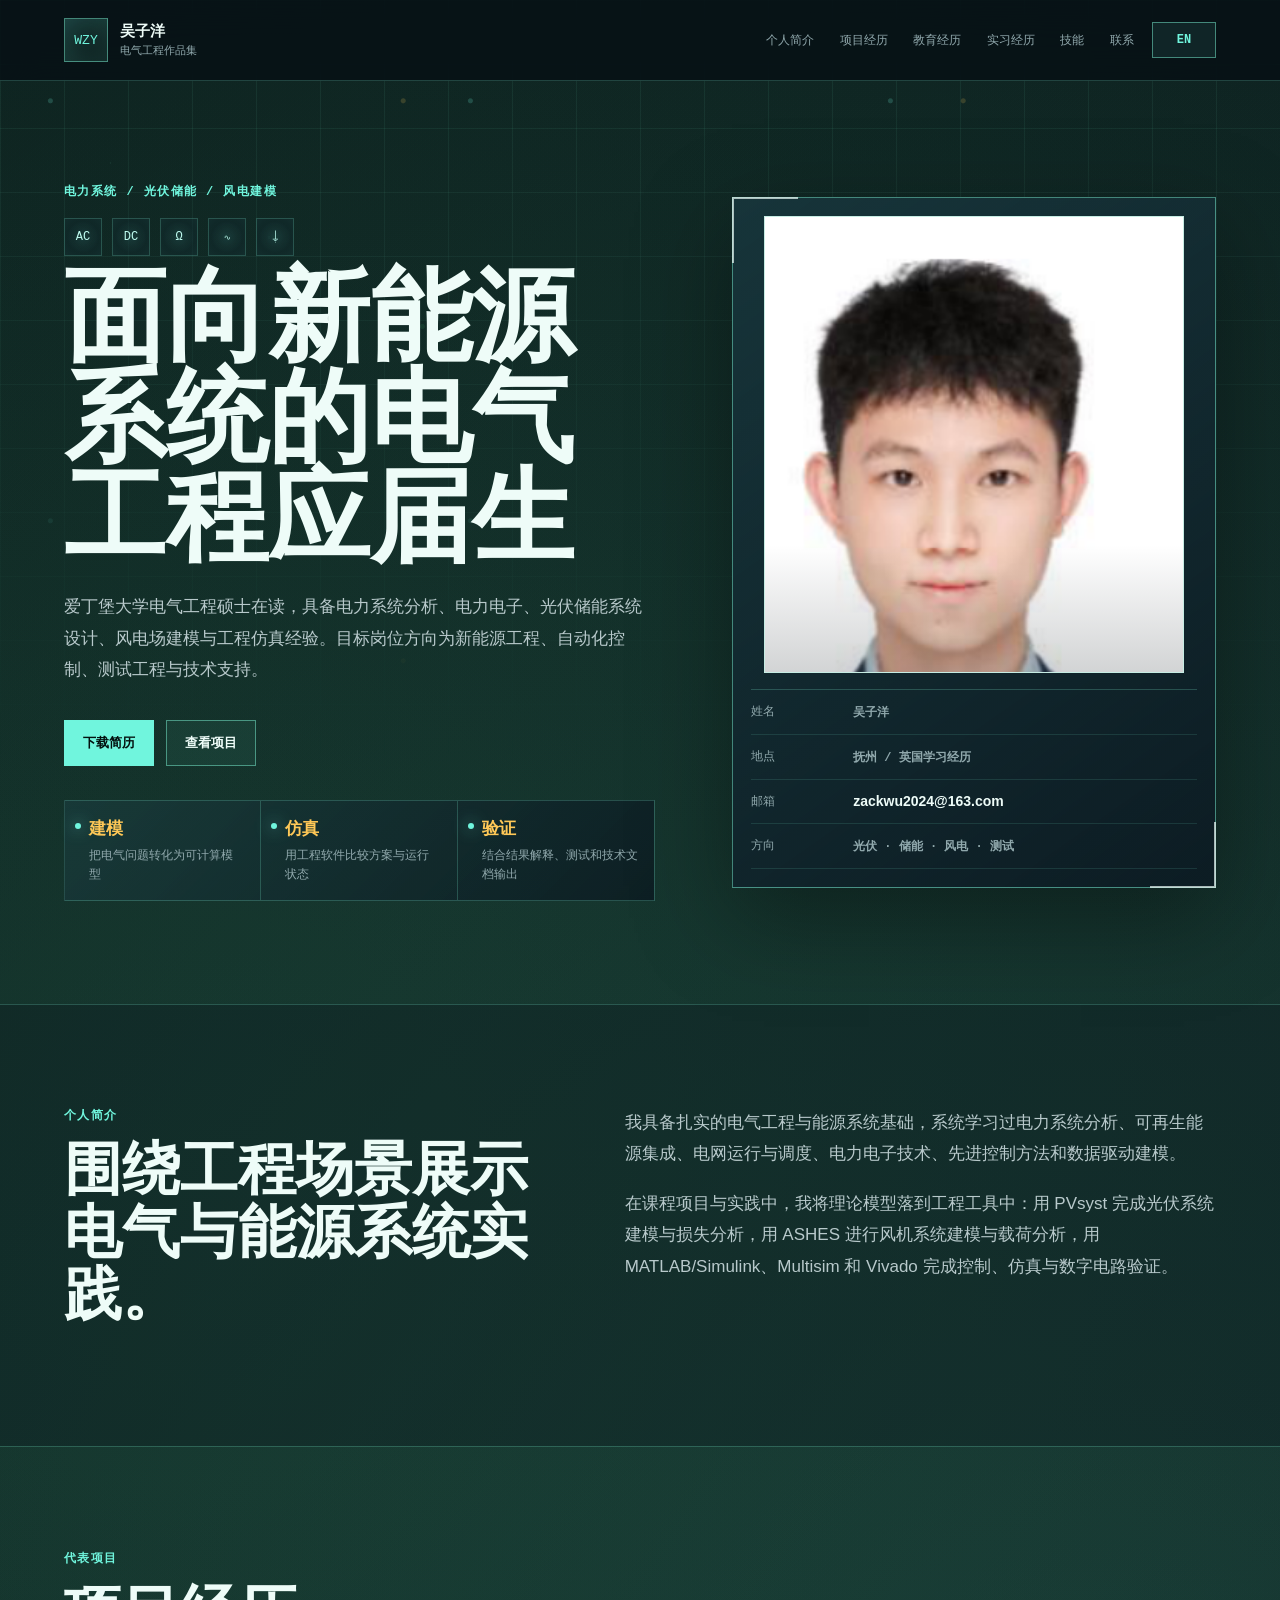
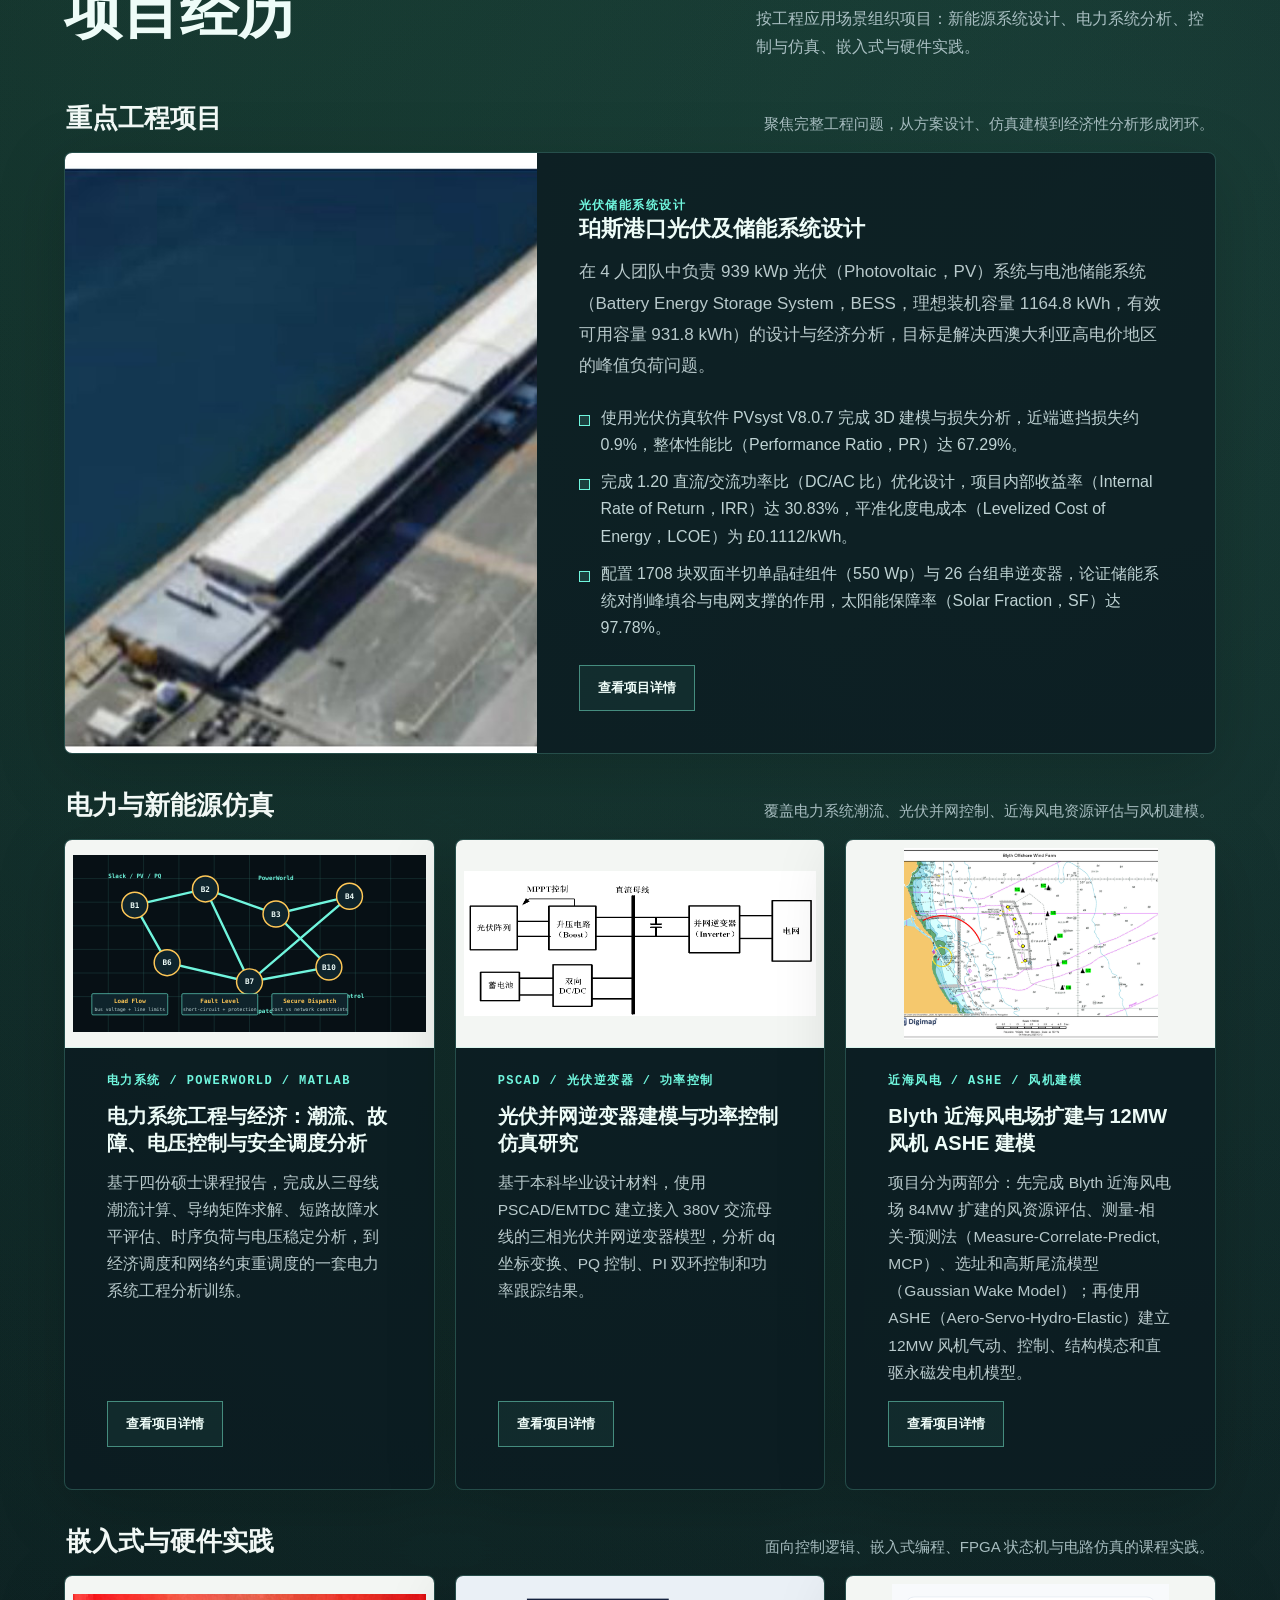
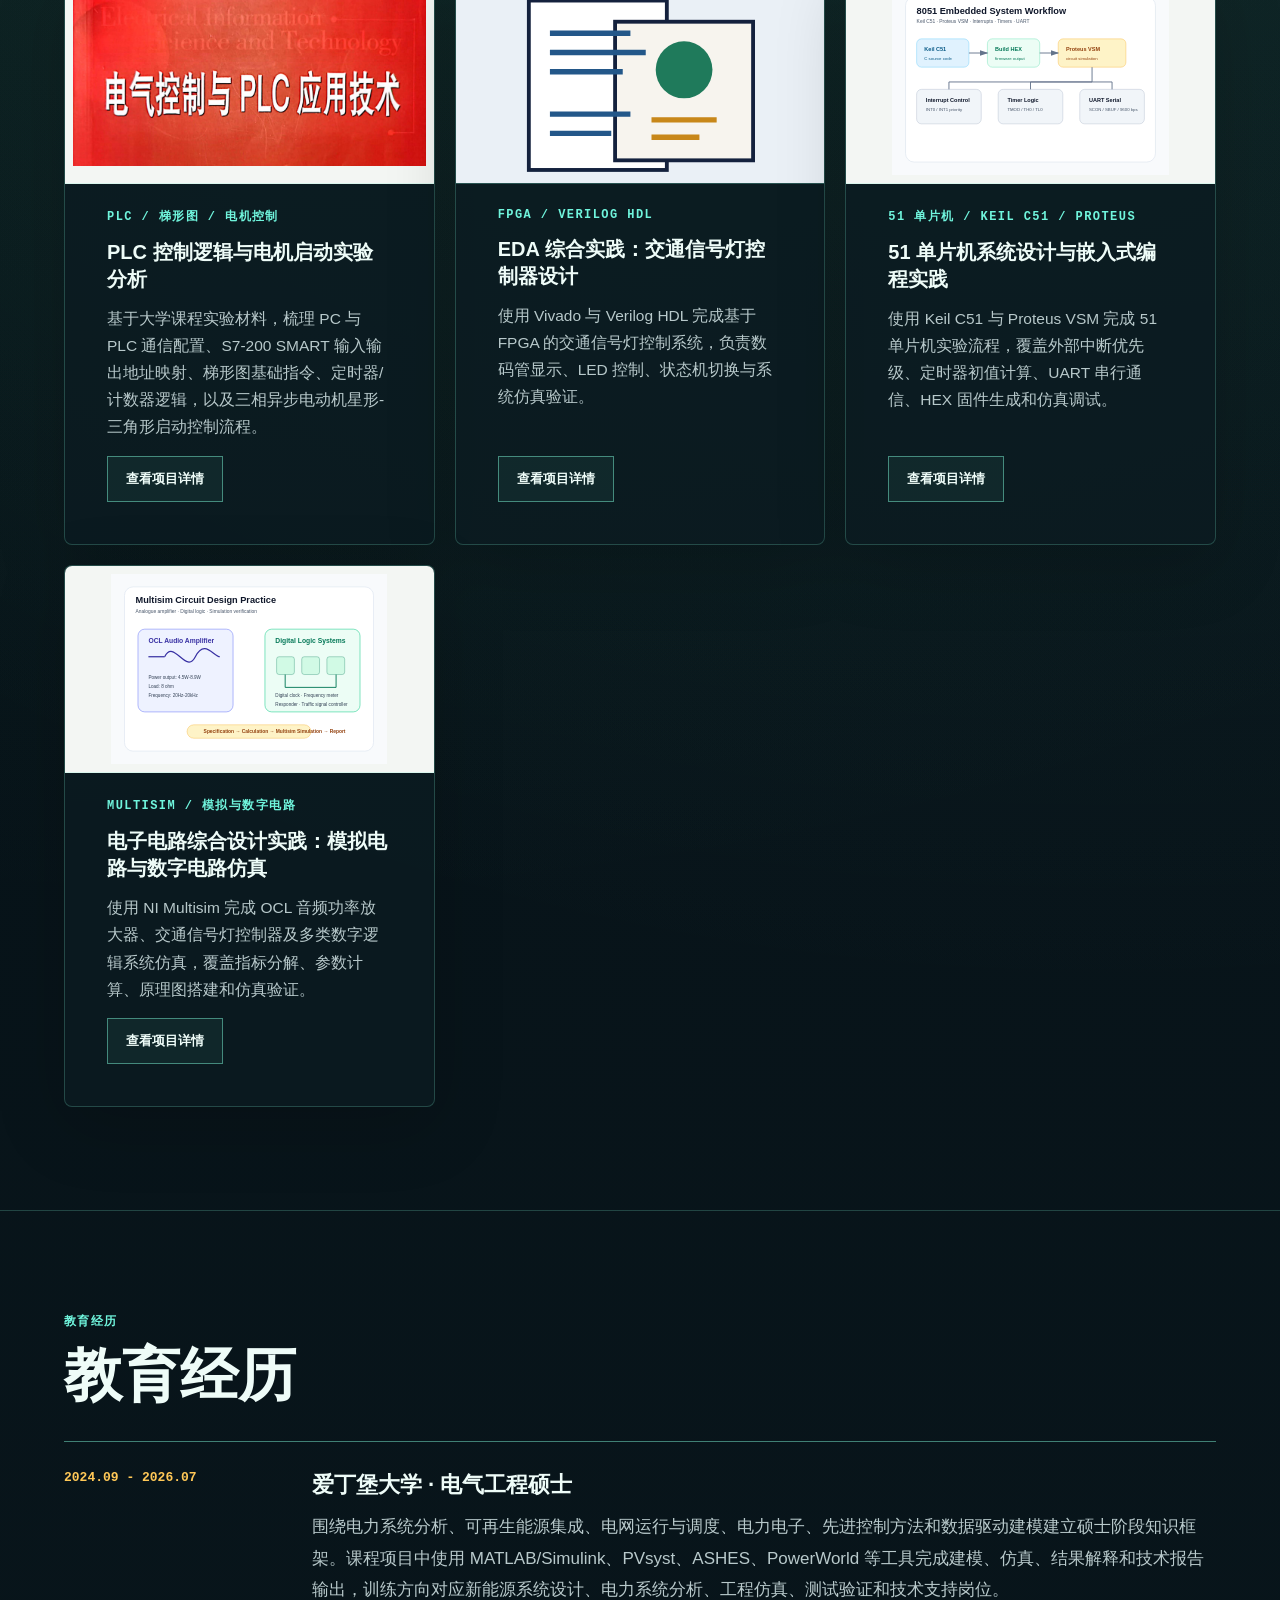
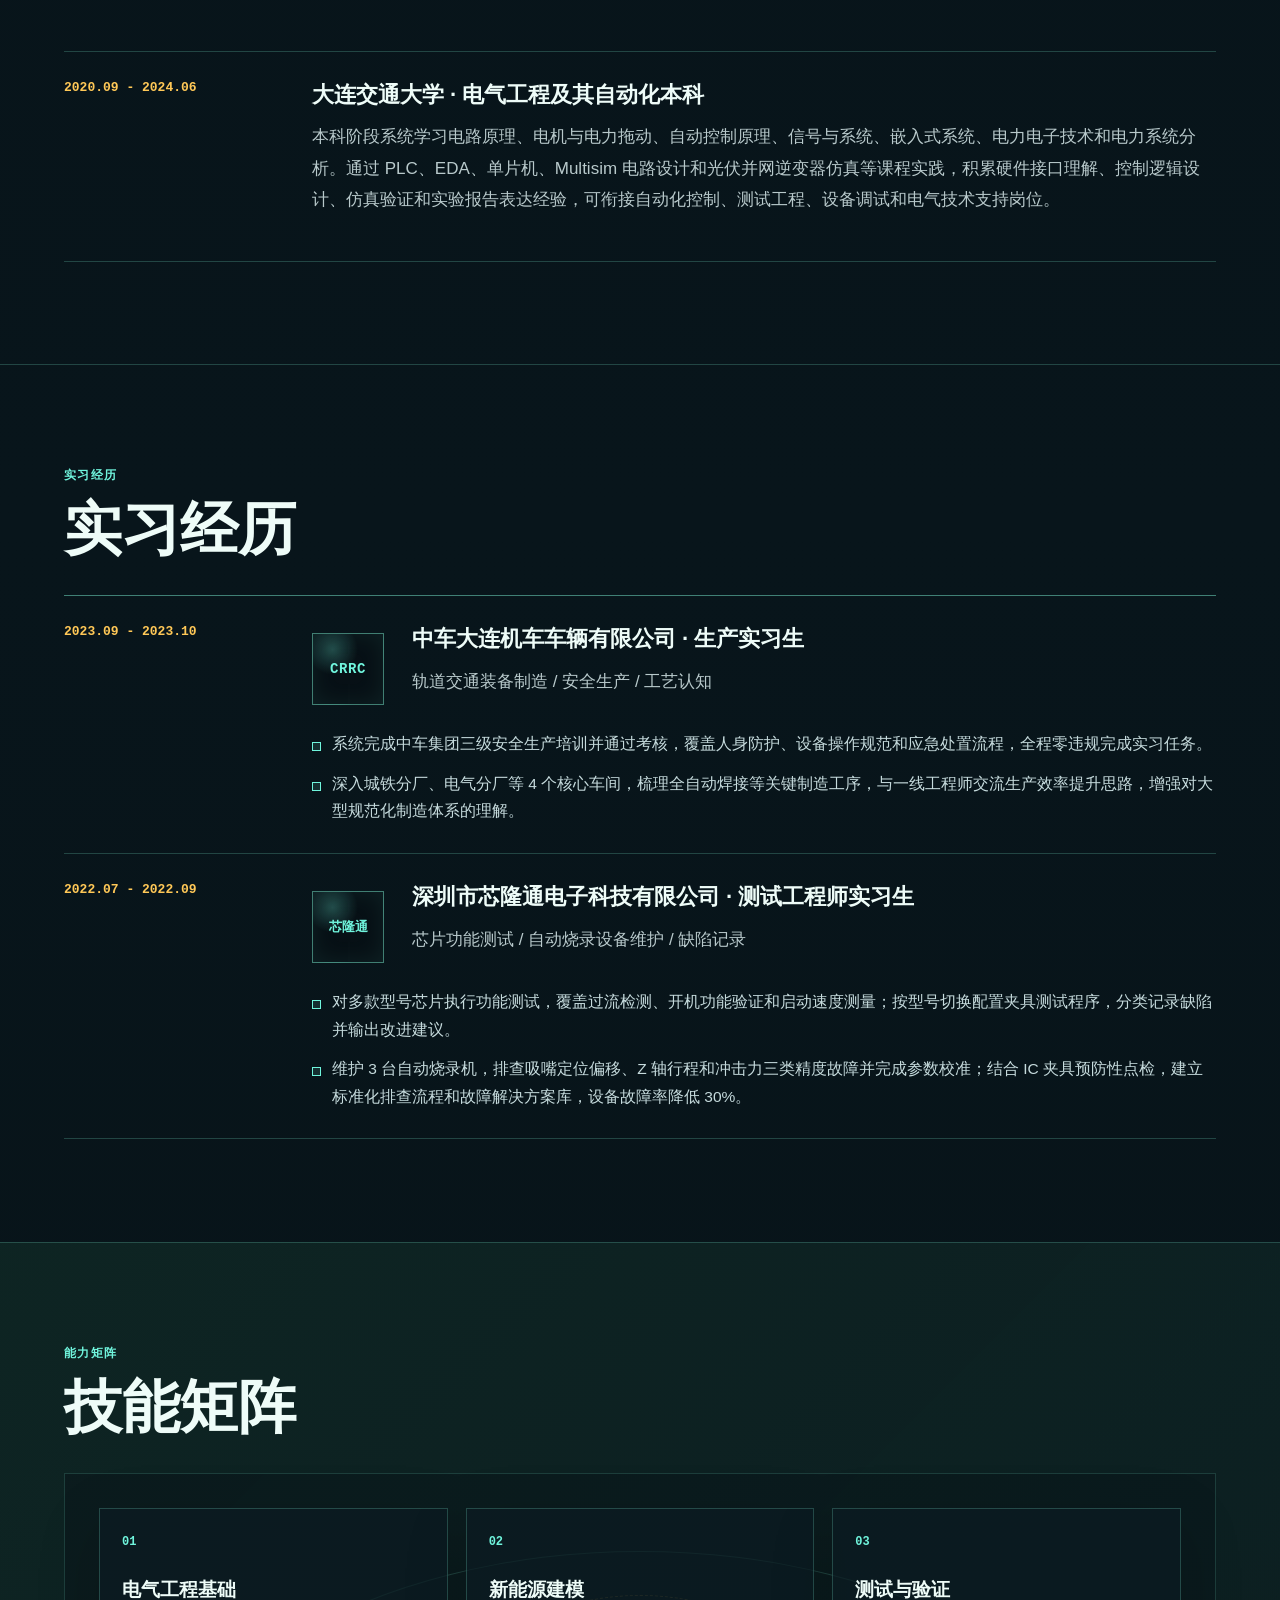
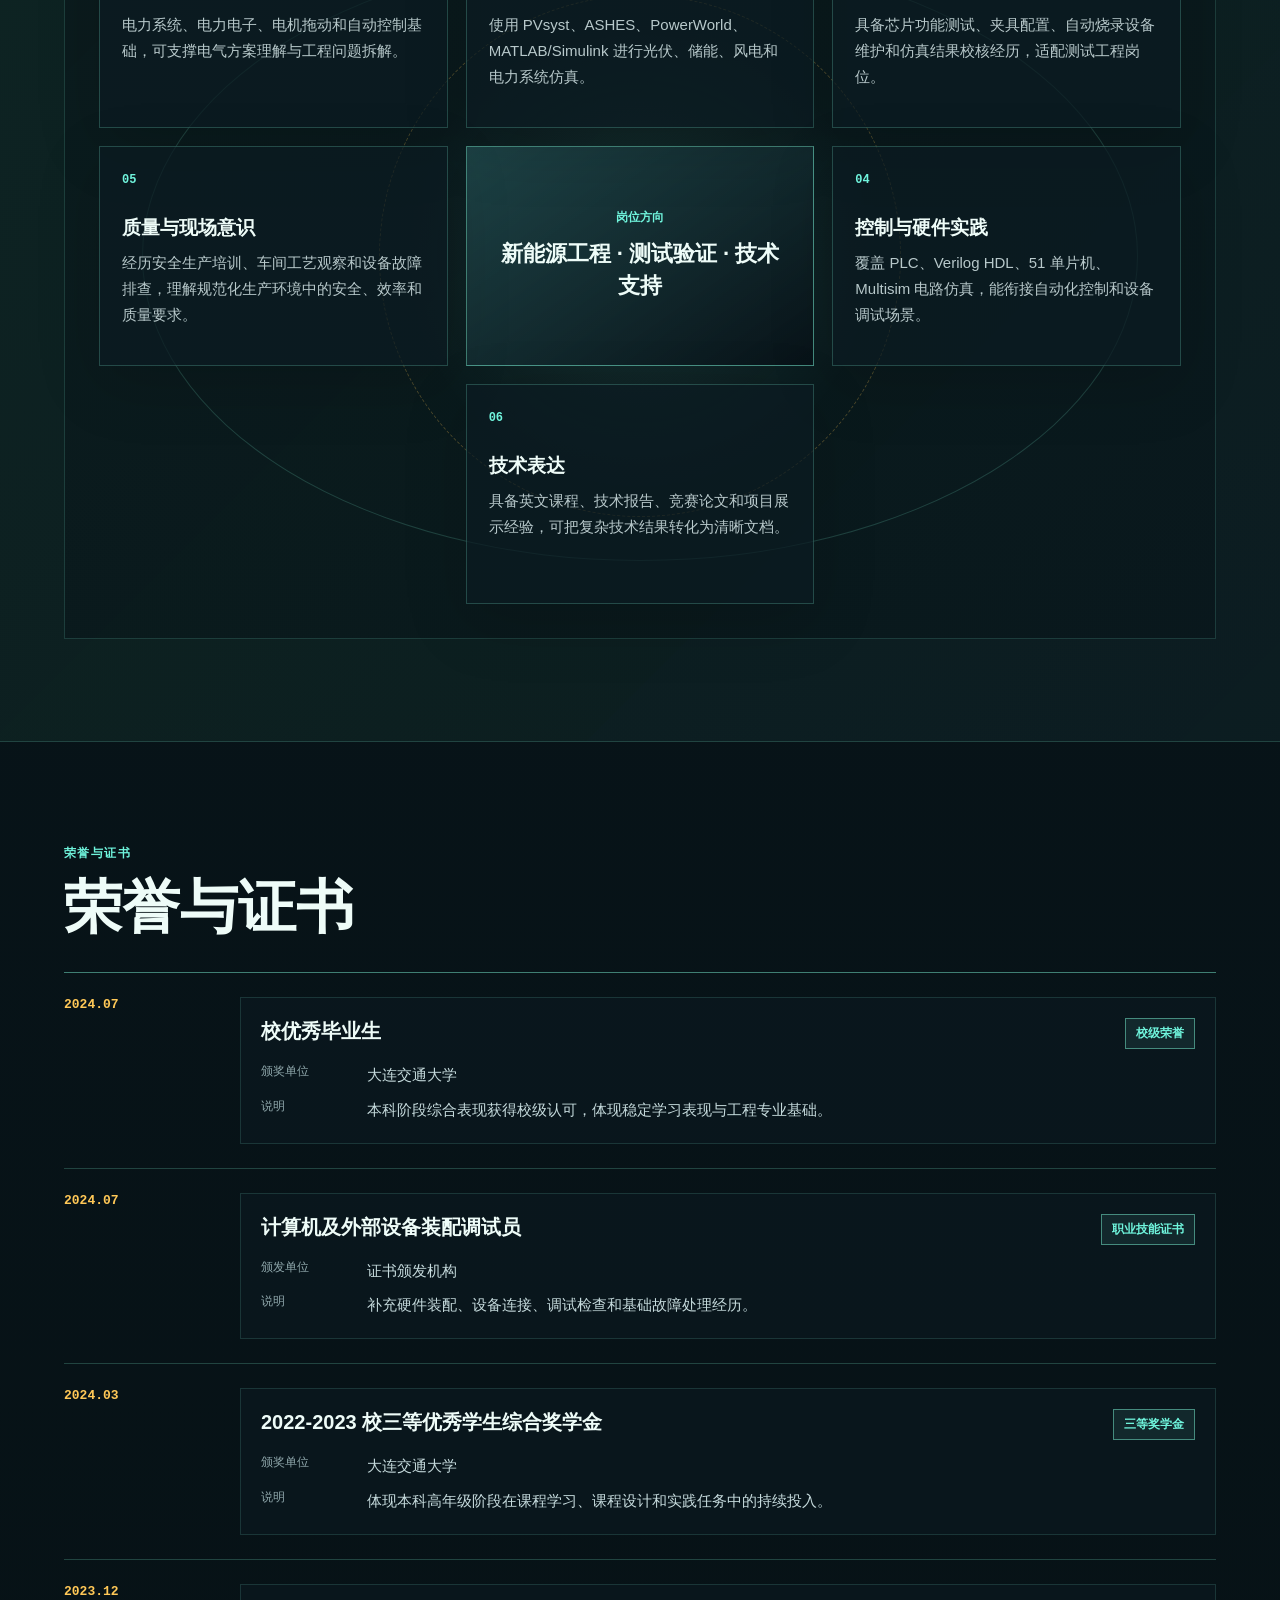
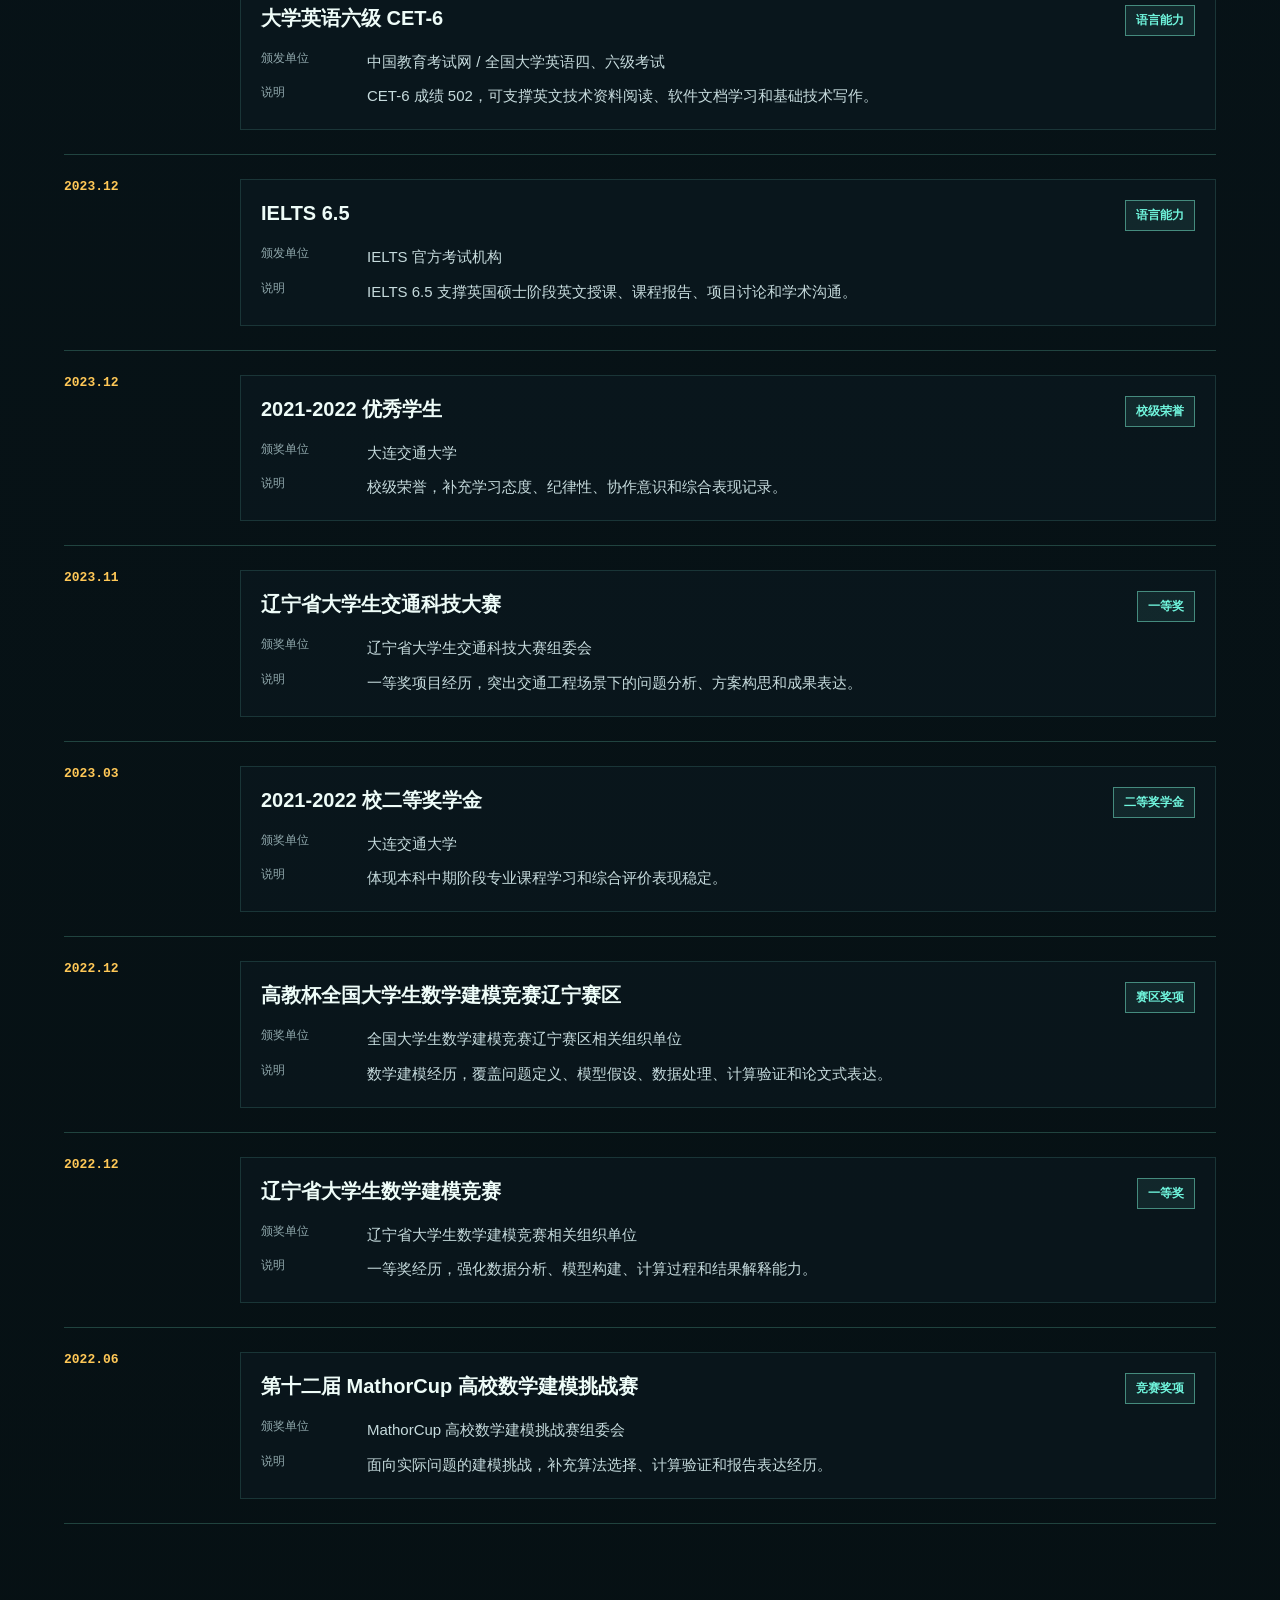
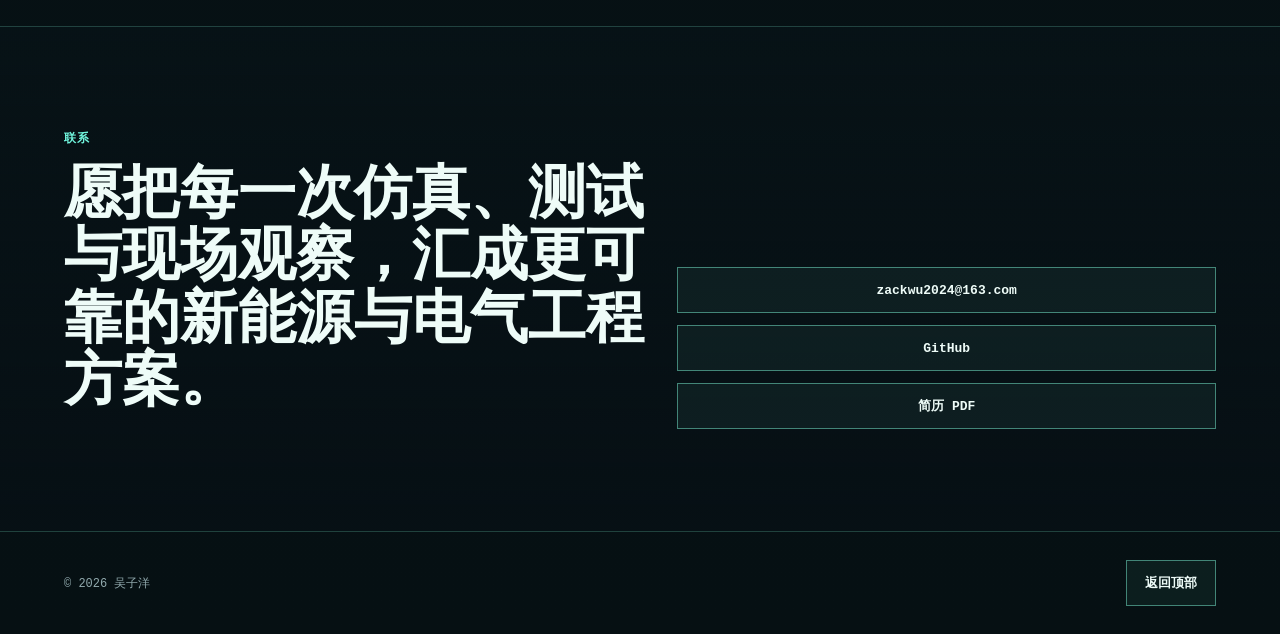
==== commit 37490028: "Polish homepage visuals and experience sections" ====
--- a/index.html
+++ b/index.html
@@ -42,6 +42,13 @@
       <section class="hero">
         <div class="hero-copy">
           <p class="eyebrow"><span class="lang lang-zh">电力系统 / 光伏储能 / 风电建模</span><span class="lang lang-en">POWER SYSTEMS / PV-BESS / WIND MODELLING</span></p>
+          <div class="electric-symbols" aria-hidden="true">
+            <span>AC</span>
+            <span>DC</span>
+            <span>Ω</span>
+            <span>∿</span>
+            <span>⏚</span>
+          </div>
           <h1>
             <span class="lang lang-zh">面向新能源系统的电气工程应届生</span>
             <span class="lang lang-en">Electrical engineering graduate focused on renewable energy systems</span>
@@ -66,18 +73,26 @@
             </a>
           </div>
 
-          <div class="signal-strip" aria-label="核心能力指标">
-            <span><strong>939 kWp</strong> <span class="lang lang-zh">光伏系统设计</span><span class="lang lang-en">PV design</span></span>
-            <span><strong>1164.8 kWh</strong> <span class="lang lang-zh">储能容量配置</span><span class="lang lang-en">BESS sizing</span></span>
-            <span><strong>12 MW</strong> <span class="lang lang-zh">风机模型</span><span class="lang lang-en">wind turbine model</span></span>
+          <div class="hero-path" aria-label="核心能力路径">
+            <span>
+              <strong><span class="lang lang-zh">建模</span><span class="lang lang-en">Model</span></strong>
+              <span class="lang lang-zh">把电气问题转化为可计算模型</span>
+              <span class="lang lang-en">Turn engineering problems into computable models</span>
+            </span>
+            <span>
+              <strong><span class="lang lang-zh">仿真</span><span class="lang lang-en">Simulate</span></strong>
+              <span class="lang lang-zh">用工程软件比较方案与运行状态</span>
+              <span class="lang lang-en">Compare scenarios and operating conditions</span>
+            </span>
+            <span>
+              <strong><span class="lang lang-zh">验证</span><span class="lang lang-en">Validate</span></strong>
+              <span class="lang lang-zh">结合结果解释、测试和技术文档输出</span>
+              <span class="lang lang-en">Interpret results through testing and reporting</span>
+            </span>
           </div>
         </div>
 
-        <aside class="hero-console" aria-label="候选人概览">
-          <div class="console-topline">
-            <span class="status-dot"></span>
-            <span><span class="lang lang-zh">候选人信息</span><span class="lang lang-en">Candidate profile online</span></span>
-          </div>
+        <aside class="hero-console" aria-label="个人概览">
           <div class="portrait-frame">
             <img src="./assets/profile-photo.png" alt="吴子洋头像" />
           </div>
@@ -401,10 +416,10 @@
               </h3>
               <p>
                 <span class="lang lang-zh">
-                  学习电力系统分析、可再生能源集成、电网运行与调度、电力电子、先进控制方法、数据驱动建模等课程，并在项目中使用 MATLAB/Simulink、PVsyst、ASHES 完成建模、仿真与数据分析。
-                </span>
-                <span class="lang lang-en">
-                  Studied power system analysis, renewable energy integration, grid operation and dispatch, power electronics, advanced control and data-driven modelling, applying MATLAB/Simulink, PVsyst and ASHES in modelling, simulation and data analysis projects.
+                  围绕电力系统分析、可再生能源集成、电网运行与调度、电力电子、先进控制方法和数据驱动建模建立硕士阶段知识框架。课程项目中使用 MATLAB/Simulink、PVsyst、ASHES、PowerWorld 等工具完成建模、仿真、结果解释和技术报告输出，训练方向对应新能源系统设计、电力系统分析、工程仿真、测试验证和技术支持岗位。
+                </span>
+                <span class="lang lang-en">
+                  Built postgraduate knowledge across power system analysis, renewable energy integration, grid operation and dispatch, power electronics, advanced control and data-driven modelling. Coursework projects used MATLAB/Simulink, PVsyst, ASHES and PowerWorld for modelling, simulation, result interpretation and technical reporting, aligning with renewable energy, power-system analysis, engineering simulation, testing and technical-support roles.
                 </span>
               </p>
             </div>
@@ -418,10 +433,10 @@
               </h3>
               <p>
                 <span class="lang lang-zh">
-                  学习电路原理、电机与电力拖动、自动控制原理、信号与系统、嵌入式系统、电力电子技术和电力系统分析，通过课程设计与实验积累电路建模、系统仿真和控制策略验证经验。
-                </span>
-                <span class="lang lang-en">
-                  Built foundations in circuit theory, electrical machines and drives, automatic control, signals and systems, embedded systems, power electronics and power system analysis, with practical experience in circuit modelling, system simulation and control strategy validation.
+                  本科阶段系统学习电路原理、电机与电力拖动、自动控制原理、信号与系统、嵌入式系统、电力电子技术和电力系统分析。通过 PLC、EDA、单片机、Multisim 电路设计和光伏并网逆变器仿真等课程实践，积累硬件接口理解、控制逻辑设计、仿真验证和实验报告表达经验，可衔接自动化控制、测试工程、设备调试和电气技术支持岗位。
+                </span>
+                <span class="lang lang-en">
+                  Built undergraduate foundations in circuit theory, electrical machines and drives, automatic control, signals and systems, embedded systems, power electronics and power system analysis. Coursework practice in PLC, EDA, 8051 microcontrollers, Multisim circuit design and PV-inverter simulation developed hardware-interface understanding, control-logic design, simulation validation and technical reporting for automation, testing, commissioning and electrical technical-support roles.
                 </span>
               </p>
             </div>
@@ -442,35 +457,57 @@
           <article class="timeline-item">
             <time>2023.09 - 2023.10</time>
             <div>
-              <h3>
-                <span class="lang lang-zh">中车大连机车车辆有限公司 · 生产跟单实习</span>
-                <span class="lang lang-en">CRRC Dalian · Production Follow-up Intern</span>
-              </h3>
-              <p>
-                <span class="lang lang-zh">
-                  参与安全生产培训并通过公司三级安全教育测试；在城铁分厂、电气分厂观察生产流程，了解自动焊接产线和关键生产环节，与工程师沟通生产效率优化和设备可靠性问题。
-                </span>
-                <span class="lang lang-en">
-                  Completed safety production training and observed production workflows in urban rail and electrical workshops, including automated welding lines, key production stages, production-efficiency improvement and equipment-reliability issues.
-                </span>
-              </p>
+              <div class="experience-head">
+                <div class="company-mark company-mark-crrc" aria-hidden="true">CRRC</div>
+                <div>
+                  <h3>
+                    <span class="lang lang-zh">中车大连机车车辆有限公司 · 生产实习生</span>
+                    <span class="lang lang-en">CRRC Dalian · Production Intern</span>
+                  </h3>
+                  <p class="experience-subtitle">
+                    <span class="lang lang-zh">轨道交通装备制造 / 安全生产 / 工艺认知</span>
+                    <span class="lang lang-en">Rail-transit manufacturing / Safety / Production process</span>
+                  </p>
+                </div>
+              </div>
+              <ul class="experience-list">
+                <li>
+                  <span class="lang lang-zh">系统完成中车集团三级安全生产培训并通过考核，覆盖人身防护、设备操作规范和应急处置流程，全程零违规完成实习任务。</span>
+                  <span class="lang lang-en">Completed CRRC three-level safety training and assessment, covering personal protection, equipment operation rules and emergency procedures, with no violations during the internship.</span>
+                </li>
+                <li>
+                  <span class="lang lang-zh">深入城铁分厂、电气分厂等 4 个核心车间，梳理全自动焊接等关键制造工序，与一线工程师交流生产效率提升思路，增强对大型规范化制造体系的理解。</span>
+                  <span class="lang lang-en">Visited four core workshops including urban-rail and electrical workshops, reviewed key processes such as automated welding, and discussed production-efficiency improvement with front-line engineers.</span>
+                </li>
+              </ul>
             </div>
           </article>
           <article class="timeline-item">
             <time>2022.07 - 2022.09</time>
             <div>
-              <h3>
-                <span class="lang lang-zh">深圳市芯隆通电子科技有限公司 · 测试工程师实习</span>
-                <span class="lang lang-en">Shenzhen Xinlongtong Electronics · Test Engineer Intern</span>
-              </h3>
-              <p>
-                <span class="lang lang-zh">
-                  参与硬件测试和设备维护，依据测试结果提出产品缺陷改进建议；负责 IC 夹具与自动烧录设备的操作、调试和维护，通过预防性维护降低设备故障率并支持生产线效率提升。
-                </span>
-                <span class="lang lang-en">
-                  Supported hardware testing and equipment maintenance, proposed product-defect improvements from test results, and operated, debugged and maintained IC fixtures and automatic programming equipment to reduce downtime and support production efficiency.
-                </span>
-              </p>
+              <div class="experience-head">
+                <div class="company-mark company-mark-chip" aria-hidden="true">芯隆通</div>
+                <div>
+                  <h3>
+                    <span class="lang lang-zh">深圳市芯隆通电子科技有限公司 · 测试工程师实习生</span>
+                    <span class="lang lang-en">Shenzhen Xinlongtong Electronics · Test Engineer Intern</span>
+                  </h3>
+                  <p class="experience-subtitle">
+                    <span class="lang lang-zh">芯片功能测试 / 自动烧录设备维护 / 缺陷记录</span>
+                    <span class="lang lang-en">IC functional testing / Programming equipment maintenance / Defect logging</span>
+                  </p>
+                </div>
+              </div>
+              <ul class="experience-list">
+                <li>
+                  <span class="lang lang-zh">对多款型号芯片执行功能测试，覆盖过流检测、开机功能验证和启动速度测量；按型号切换配置夹具测试程序，分类记录缺陷并输出改进建议。</span>
+                  <span class="lang lang-en">Performed functional testing for multiple IC models, covering over-current detection, power-on verification and start-up speed measurement; switched fixture programmes by model, logged defects and provided improvement suggestions.</span>
+                </li>
+                <li>
+                  <span class="lang lang-zh">维护 3 台自动烧录机，排查吸嘴定位偏移、Z 轴行程和冲击力三类精度故障并完成参数校准；结合 IC 夹具预防性点检，建立标准化排查流程和故障解决方案库，设备故障率降低 30%。</span>
+                  <span class="lang lang-en">Maintained three automatic programming machines, resolved nozzle-position offset, Z-axis travel and impact-force accuracy issues, calibrated parameters, and built a troubleshooting workflow and fault-solution library that reduced equipment failure rate by 30%.</span>
+                </li>
+              </ul>
             </div>
           </article>
         </div>
@@ -485,35 +522,44 @@
           </h2>
         </div>
 
-        <div class="skills-grid">
-          <article class="skill-block">
+        <div class="skills-loop" aria-label="闭环能力矩阵">
+          <div class="skills-loop-core">
+            <span class="lang lang-zh">岗位方向</span>
+            <span class="lang lang-en">Role Focus</span>
+            <strong>
+              <span class="lang lang-zh">新能源工程 · 测试验证 · 技术支持</span>
+              <span class="lang lang-en">Renewable Energy · Testing · Technical Support</span>
+            </strong>
+          </div>
+          <article class="skill-node skill-node-1">
             <span>01</span>
-            <h3><span class="lang lang-zh">电力工程</span><span class="lang lang-en">Power Engineering</span></h3>
-            <p>
-              <span class="lang lang-zh">电力系统分析、电力电子、电机与电力拖动、自动控制、配电网分析</span>
-              <span class="lang lang-en">Power system analysis, power electronics, electrical machines and drives, automatic control, distribution network analysis</span>
-            </p>
-          </article>
-          <article class="skill-block">
+            <h3><span class="lang lang-zh">电气工程基础</span><span class="lang lang-en">Electrical Foundation</span></h3>
+            <p><span class="lang lang-zh">电力系统、电力电子、电机拖动和自动控制基础，可支撑电气方案理解与工程问题拆解。</span><span class="lang lang-en">Power systems, power electronics, drives and control foundations for engineering problem breakdown.</span></p>
+          </article>
+          <article class="skill-node skill-node-2">
             <span>02</span>
-            <h3><span class="lang lang-zh">新能源系统</span><span class="lang lang-en">Renewable Systems</span></h3>
-            <p>
-              <span class="lang lang-zh">光伏储能系统设计、BESS 配置、峰值削减、经济性分析、并网支撑</span>
-              <span class="lang lang-en">PV-BESS system design, BESS sizing, peak shaving, techno-economic analysis, grid support</span>
-            </p>
-          </article>
-          <article class="skill-block">
+            <h3><span class="lang lang-zh">新能源建模</span><span class="lang lang-en">Renewable Modelling</span></h3>
+            <p><span class="lang lang-zh">使用 PVsyst、ASHES、PowerWorld、MATLAB/Simulink 进行光伏、储能、风电和电力系统仿真。</span><span class="lang lang-en">PV, BESS, wind and power-system simulation using PVsyst, ASHES, PowerWorld and MATLAB/Simulink.</span></p>
+          </article>
+          <article class="skill-node skill-node-3">
             <span>03</span>
-            <h3><span class="lang lang-zh">仿真与工程软件</span><span class="lang lang-en">Simulation Tools</span></h3>
-            <p><span class="lang lang-zh">MATLAB/Simulink、PVsyst、ASHES、Multisim、Vivado、Excel、Visio</span><span class="lang lang-en">MATLAB/Simulink, PVsyst, ASHES, Multisim, Vivado, MS Excel, MS Visio</span></p>
-          </article>
-          <article class="skill-block">
+            <h3><span class="lang lang-zh">测试与验证</span><span class="lang lang-en">Testing and Validation</span></h3>
+            <p><span class="lang lang-zh">具备芯片功能测试、夹具配置、自动烧录设备维护和仿真结果校核经历，适配测试工程岗位。</span><span class="lang lang-en">IC functional testing, fixture setup, equipment maintenance and simulation checking for testing roles.</span></p>
+          </article>
+          <article class="skill-node skill-node-4">
             <span>04</span>
-            <h3><span class="lang lang-zh">沟通与文档</span><span class="lang lang-en">Communication</span></h3>
-            <p>
-              <span class="lang lang-zh">英语熟练，雅思、大学英语六级；具备跨文化学习经历和技术文档表达能力</span>
-              <span class="lang lang-en">Proficient English communication, IELTS and CET-6 background, cross-cultural study experience and technical documentation ability</span>
-            </p>
+            <h3><span class="lang lang-zh">控制与硬件实践</span><span class="lang lang-en">Control and Hardware</span></h3>
+            <p><span class="lang lang-zh">覆盖 PLC、Verilog HDL、51 单片机、Multisim 电路仿真，能衔接自动化控制和设备调试场景。</span><span class="lang lang-en">PLC, Verilog HDL, 8051 and Multisim practice for automation and commissioning contexts.</span></p>
+          </article>
+          <article class="skill-node skill-node-5">
+            <span>05</span>
+            <h3><span class="lang lang-zh">质量与现场意识</span><span class="lang lang-en">Quality and Site Awareness</span></h3>
+            <p><span class="lang lang-zh">经历安全生产培训、车间工艺观察和设备故障排查，理解规范化生产环境中的安全、效率和质量要求。</span><span class="lang lang-en">Safety training, workshop process observation and equipment troubleshooting experience.</span></p>
+          </article>
+          <article class="skill-node skill-node-6">
+            <span>06</span>
+            <h3><span class="lang lang-zh">技术表达</span><span class="lang lang-en">Technical Communication</span></h3>
+            <p><span class="lang lang-zh">具备英文课程、技术报告、竞赛论文和项目展示经验，可把复杂技术结果转化为清晰文档。</span><span class="lang lang-en">English coursework, technical reports, competition papers and project presentation experience.</span></p>
           </article>
         </div>
       </section>
@@ -614,7 +660,7 @@
                   <span class="lang lang-en">CET-6 English Certificate</span>
                 </h3>
                 <span class="award-level">
-                  <span class="lang lang-zh">语言能力证明</span>
+                  <span class="lang lang-zh">语言能力</span>
                   <span class="lang lang-en">Language Certificate</span>
                 </span>
               </div>
@@ -640,7 +686,7 @@
                   <span class="lang lang-en">IELTS 6.5</span>
                 </h3>
                 <span class="award-level">
-                  <span class="lang lang-zh">语言能力证明</span>
+                  <span class="lang lang-zh">语言能力</span>
                   <span class="lang lang-en">Language Certificate</span>
                 </span>
               </div>
@@ -819,8 +865,8 @@
         <div>
           <p class="section-kicker"><span class="lang lang-zh">联系</span><span class="lang lang-en">Contact</span></p>
           <h2>
-            <span class="lang lang-zh">期待新能源、电气工程、测试工程与技术支持相关机会。</span>
-            <span class="lang lang-en">Open to opportunities in renewable energy, electrical engineering, testing engineering and technical support.</span>
+            <span class="lang lang-zh">愿把每一次仿真、测试与现场观察，汇成更可靠的新能源与电气工程方案。</span>
+            <span class="lang lang-en">Ready to turn simulation, testing and field observation into more reliable renewable-energy and electrical-engineering solutions.</span>
           </h2>
         </div>
         <div class="contact-panel">
--- a/styles.css
+++ b/styles.css
@@ -27,6 +27,7 @@
 body {
   margin: 0;
   min-width: 320px;
+  overflow-x: hidden;
   color: var(--text);
   background:
     radial-gradient(circle at 18% 12%, rgba(73, 209, 124, 0.15), transparent 32%),
@@ -51,10 +52,25 @@
   z-index: -1;
   pointer-events: none;
   background-image:
+    radial-gradient(circle at 12% 24%, rgba(112, 245, 221, 0.22) 0 2px, transparent 3px),
+    radial-gradient(circle at 72% 18%, rgba(255, 200, 87, 0.2) 0 2px, transparent 3px),
+    radial-gradient(circle at 88% 68%, rgba(73, 209, 124, 0.18) 0 2px, transparent 3px),
     linear-gradient(rgba(126, 247, 215, 0.08) 1px, transparent 1px),
     linear-gradient(90deg, rgba(126, 247, 215, 0.08) 1px, transparent 1px);
-  background-size: 64px 64px;
+  background-size: 420px 420px, 560px 560px, 480px 480px, 64px 64px, 64px 64px;
   mask-image: linear-gradient(to bottom, black, transparent 86%);
+}
+
+.page-grid::before {
+  content: "";
+  position: absolute;
+  inset: 0;
+  opacity: 0.22;
+  background:
+    linear-gradient(90deg, transparent 0 10%, rgba(126, 247, 215, 0.38) 10% 10.2%, transparent 10.2% 100%) 8% 18% / 360px 2px no-repeat,
+    linear-gradient(0deg, transparent 0 45%, rgba(126, 247, 215, 0.28) 45% 46%, transparent 46% 100%) 21% 15% / 2px 260px no-repeat,
+    linear-gradient(90deg, transparent 0 35%, rgba(255, 200, 87, 0.28) 35% 35.2%, transparent 35.2% 100%) 68% 34% / 420px 2px no-repeat,
+    linear-gradient(0deg, transparent 0 35%, rgba(112, 245, 221, 0.32) 35% 36%, transparent 36% 100%) 82% 30% / 2px 300px no-repeat;
 }
 
 .site-header {
@@ -195,11 +211,34 @@
   text-transform: uppercase;
 }
 
+.electric-symbols {
+  display: flex;
+  flex-wrap: wrap;
+  gap: 10px;
+  margin: 18px 0 10px;
+}
+
+.electric-symbols span {
+  display: inline-grid;
+  width: 38px;
+  height: 38px;
+  place-items: center;
+  border: 1px solid rgba(126, 247, 215, 0.24);
+  color: #bffcf0;
+  background:
+    radial-gradient(circle at 50% 50%, rgba(112, 245, 221, 0.12), transparent 64%),
+    rgba(12, 27, 34, 0.46);
+  font-family: var(--mono);
+  font-size: 12px;
+  box-shadow: inset 0 0 20px rgba(112, 245, 221, 0.08);
+}
+
 h1,
 h2,
 h3,
 p {
   margin-top: 0;
+  overflow-wrap: anywhere;
 }
 
 h1 {
@@ -618,17 +657,20 @@
   line-height: 1.76;
 }
 
-.signal-strip {
+.hero-path {
   display: grid;
   grid-template-columns: repeat(3, minmax(0, 1fr));
   max-width: 860px;
   border: 1px solid var(--line);
-  background: rgba(12, 27, 34, 0.58);
-}
-
-.signal-strip span {
+  background:
+    linear-gradient(135deg, rgba(112, 245, 221, 0.1), rgba(12, 27, 34, 0.58)),
+    rgba(12, 27, 34, 0.58);
+}
+
+.hero-path > span {
+  position: relative;
   min-width: 0;
-  padding: 16px;
+  padding: 16px 16px 16px 24px;
   border-right: 1px solid var(--line);
   color: var(--muted);
   font-family: var(--mono);
@@ -636,14 +678,27 @@
   line-height: 1.55;
 }
 
-.signal-strip span:last-child {
+.hero-path > span::before {
+  content: "";
+  position: absolute;
+  top: 22px;
+  left: 10px;
+  width: 6px;
+  height: 6px;
+  border-radius: 50%;
+  background: var(--cyan);
+  box-shadow: 0 0 16px rgba(112, 245, 221, 0.82);
+}
+
+.hero-path > span:last-child {
   border-right: 0;
 }
 
-.signal-strip strong {
+.hero-path strong {
   display: block;
+  margin-bottom: 4px;
   color: var(--amber);
-  font-size: 20px;
+  font-size: 17px;
 }
 
 .hero-console {
@@ -797,6 +852,7 @@
 .home-page .project-stack,
 .home-page .timeline,
 .home-page .skills-grid,
+.home-page .skills-loop,
 .home-page .workflow-grid {
   max-width: 1240px;
   margin-right: auto;
@@ -1236,29 +1292,204 @@
   font-weight: 700;
 }
 
+.experience-head {
+  display: grid;
+  grid-template-columns: 82px minmax(0, 1fr);
+  gap: 18px;
+  align-items: center;
+  margin-bottom: 16px;
+}
+
+.company-mark {
+  display: grid;
+  width: 72px;
+  height: 72px;
+  place-items: center;
+  border: 1px solid var(--line-strong);
+  color: var(--cyan);
+  background:
+    radial-gradient(circle at 28% 22%, rgba(112, 245, 221, 0.26), transparent 34%),
+    rgba(7, 16, 21, 0.74);
+  font-family: var(--mono);
+  font-size: 14px;
+  font-weight: 800;
+  box-shadow: inset 0 0 24px rgba(112, 245, 221, 0.08);
+}
+
+.company-mark-crrc {
+  letter-spacing: 0.04em;
+}
+
+.company-mark-chip {
+  font-family: var(--sans);
+  font-size: 13px;
+}
+
+.experience-subtitle {
+  margin-top: 6px;
+  color: var(--muted);
+  font-size: 14px;
+}
+
+.experience-list {
+  display: grid;
+  gap: 12px;
+  margin: 0;
+  padding: 0;
+  list-style: none;
+}
+
+.experience-list li {
+  position: relative;
+  padding-left: 20px;
+  color: #c6dbdd;
+  font-size: 15.5px;
+  line-height: 1.78;
+}
+
+.experience-list li::before {
+  content: "";
+  position: absolute;
+  top: 0.78em;
+  left: 0;
+  width: 7px;
+  height: 7px;
+  border: 1px solid var(--cyan);
+  background: rgba(112, 245, 221, 0.12);
+}
+
 .skills-section {
   background:
     linear-gradient(135deg, rgba(73, 209, 124, 0.08), rgba(112, 245, 221, 0.03)),
     rgba(12, 27, 34, 0.35);
 }
 
-.skills-grid {
-  display: grid;
-  grid-template-columns: repeat(4, minmax(0, 1fr));
+.skills-loop {
+  position: relative;
+  display: grid;
+  grid-template-columns: repeat(3, minmax(0, 1fr));
   gap: 18px;
-}
-
-.skill-block {
-  min-height: 250px;
+  padding: clamp(18px, 3vw, 34px);
+  border: 1px solid rgba(126, 247, 215, 0.16);
+  background:
+    radial-gradient(circle at center, rgba(112, 245, 221, 0.1), transparent 34%),
+    rgba(7, 16, 21, 0.34);
+}
+
+.skills-loop::before {
+  content: "";
+  position: absolute;
+  inset: clamp(32px, 6vw, 78px);
+  border: 1px solid rgba(126, 247, 215, 0.18);
+  border-radius: 50%;
+  pointer-events: none;
+}
+
+.skills-loop::after {
+  content: "";
+  position: absolute;
+  top: 50%;
+  left: 50%;
+  width: min(46vw, 520px);
+  height: min(46vw, 520px);
+  transform: translate(-50%, -50%);
+  border: 1px dashed rgba(255, 200, 87, 0.28);
+  border-radius: 50%;
+  pointer-events: none;
+}
+
+.skills-loop-core,
+.skill-node {
+  position: relative;
+  z-index: 1;
+  min-width: 0;
+}
+
+.skills-loop-core {
+  display: grid;
+  min-height: 220px;
+  place-content: center;
+  border: 1px solid var(--line-strong);
+  background:
+    linear-gradient(145deg, rgba(112, 245, 221, 0.15), rgba(7, 16, 21, 0.86)),
+    var(--panel-solid);
   padding: 24px;
-}
-
-.skill-block span {
+  text-align: center;
+  grid-column: 2;
+  grid-row: 2;
+}
+
+.skills-loop-core > span {
+  color: var(--cyan);
+  font-family: var(--mono);
+  font-size: 12px;
+  font-weight: 700;
+}
+
+.skills-loop-core strong {
+  display: block;
+  margin-top: 12px;
+  color: var(--text);
+  font-size: 22px;
+  line-height: 1.45;
+}
+
+.skill-node {
+  min-height: 220px;
+  border: 1px solid var(--line);
+  background: rgba(12, 27, 34, 0.72);
+  padding: 22px;
+  box-shadow: 0 18px 60px rgba(0, 0, 0, 0.16);
+}
+
+.skill-node > span {
   display: inline-flex;
-  margin-bottom: 42px;
+  margin-bottom: 28px;
   color: var(--cyan);
   font-family: var(--mono);
   font-size: 12px;
+  font-weight: 700;
+}
+
+.skill-node h3 {
+  margin-bottom: 10px;
+  font-size: 19px;
+}
+
+.skill-node p {
+  color: #b8c9cb;
+  font-size: 15px;
+  line-height: 1.72;
+}
+
+.skill-node-1 {
+  grid-column: 1;
+  grid-row: 1;
+}
+
+.skill-node-2 {
+  grid-column: 2;
+  grid-row: 1;
+}
+
+.skill-node-3 {
+  grid-column: 3;
+  grid-row: 1;
+}
+
+.skill-node-4 {
+  grid-column: 3;
+  grid-row: 2;
+}
+
+.skill-node-5 {
+  grid-column: 1;
+  grid-row: 2;
+}
+
+.skill-node-6 {
+  grid-column: 2;
+  grid-row: 3;
 }
 
 .award-timeline {
@@ -1428,6 +1659,32 @@
   .skills-grid {
     grid-template-columns: repeat(2, minmax(0, 1fr));
   }
+
+  .skills-loop {
+    grid-template-columns: repeat(2, minmax(0, 1fr));
+  }
+
+  .skills-loop::before,
+  .skills-loop::after {
+    display: none;
+  }
+
+  .skills-loop-core,
+  .skill-node,
+  .skill-node-1,
+  .skill-node-2,
+  .skill-node-3,
+  .skill-node-4,
+  .skill-node-5,
+  .skill-node-6 {
+    grid-column: auto;
+    grid-row: auto;
+  }
+
+  .skills-loop-core {
+    grid-column: 1 / -1;
+    min-height: auto;
+  }
 }
 
 @media (max-width: 720px) {
@@ -1461,8 +1718,35 @@
     word-break: break-all;
   }
 
+  h2 {
+    max-width: 8.4em;
+    word-break: break-all;
+  }
+
+  p,
+  li,
+  dd {
+    word-break: break-word;
+  }
+
   .home-page h1 {
-    max-width: 8.2em;
+    max-width: 7.2em;
+  }
+
+  body[data-lang="zh"] h1 .lang-zh,
+  body[data-lang="zh"] h2 .lang-zh {
+    display: block;
+    max-width: 100%;
+    white-space: normal;
+    word-break: break-all;
+  }
+
+  body[data-lang="zh"] p .lang-zh,
+  body[data-lang="zh"] li .lang-zh,
+  body[data-lang="zh"] dd .lang-zh {
+    display: block;
+    max-width: 100%;
+    white-space: normal;
   }
 
   .hero-lead {
@@ -1479,7 +1763,7 @@
     object-position: center 20%;
   }
 
-  .signal-strip,
+  .hero-path,
   .project-grid,
   .portfolio-card-grid,
   .project-visual-grid,
@@ -1487,16 +1771,17 @@
   .case-map,
   .result-emphasis,
   .skills-grid,
+  .skills-loop,
   .workflow-grid {
     grid-template-columns: 1fr;
   }
 
-  .signal-strip span {
+  .hero-path > span {
     border-right: 0;
     border-bottom: 1px solid var(--line);
   }
 
-  .signal-strip span:last-child {
+  .hero-path > span:last-child {
     border-bottom: 0;
   }
 
@@ -1541,6 +1826,10 @@
     gap: 4px;
   }
 
+  .experience-head {
+    grid-template-columns: 1fr;
+  }
+
   .footer {
     align-items: flex-start;
     flex-direction: column;
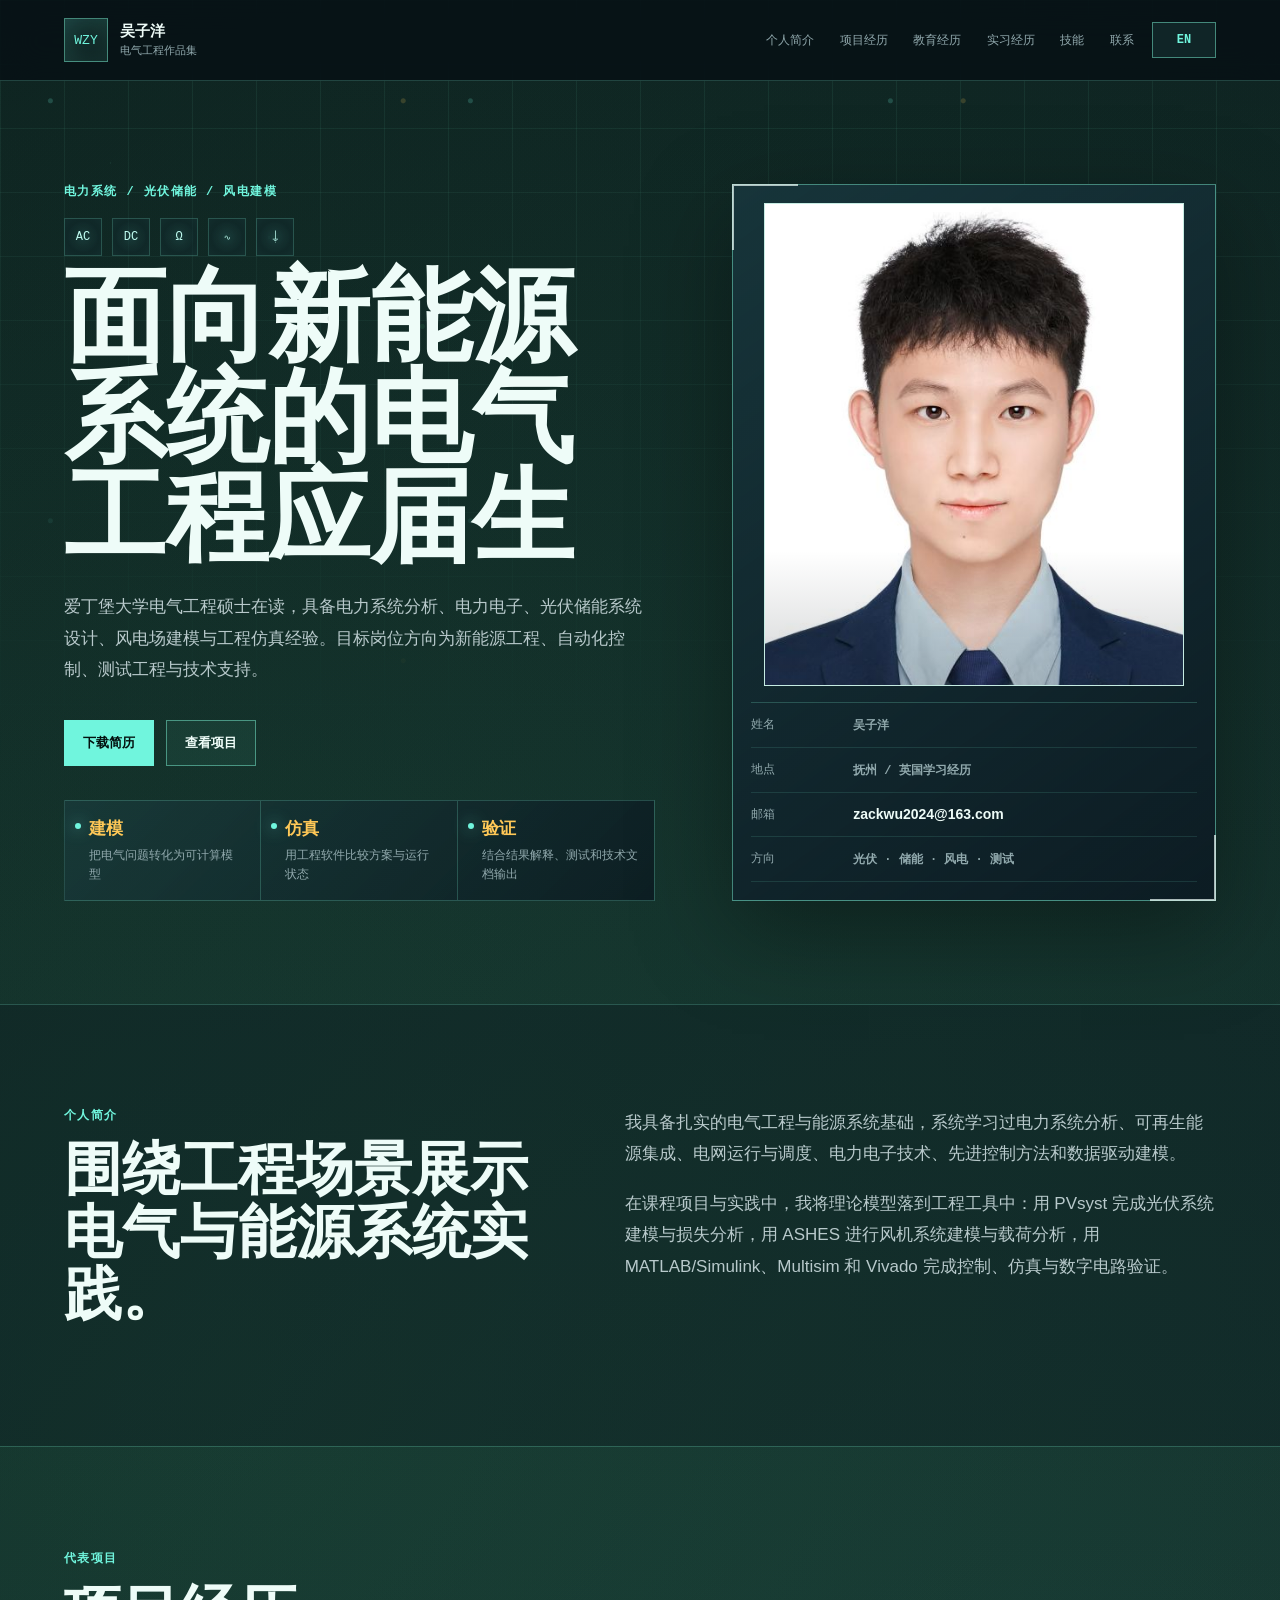
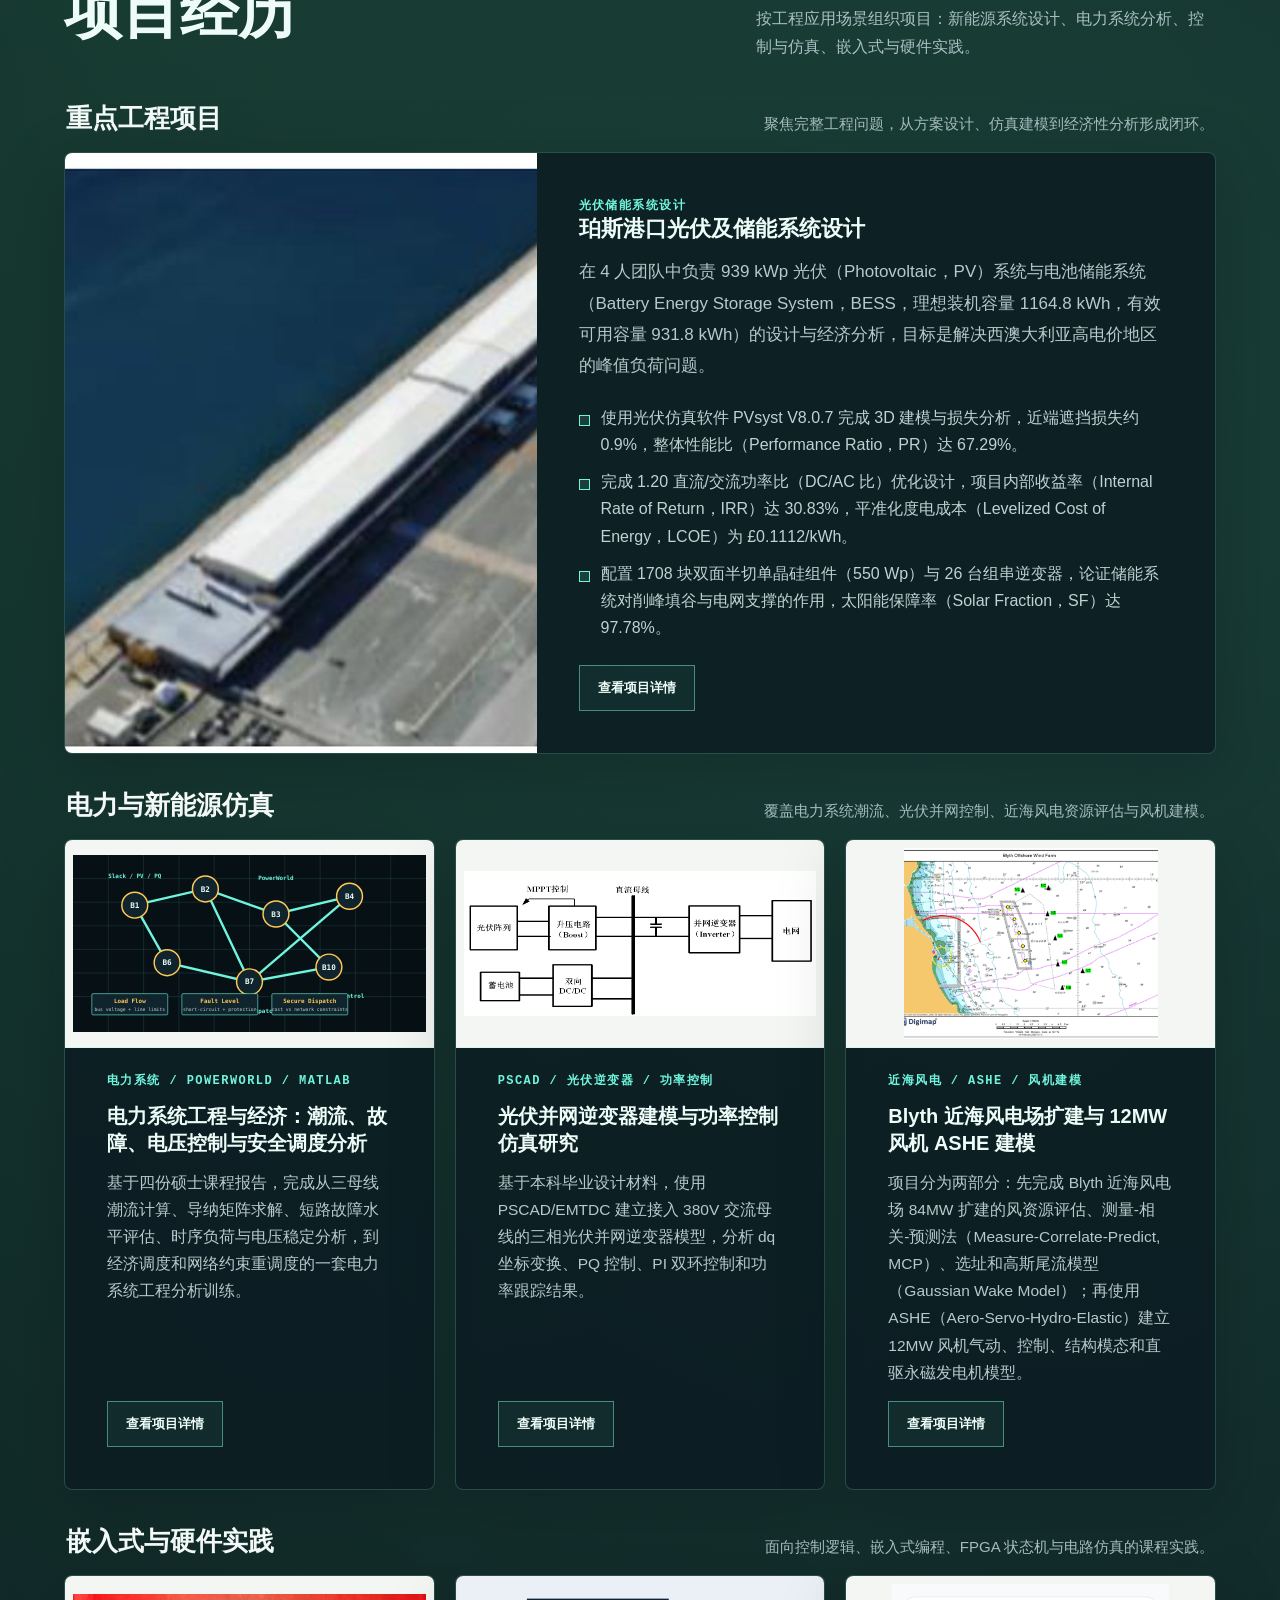
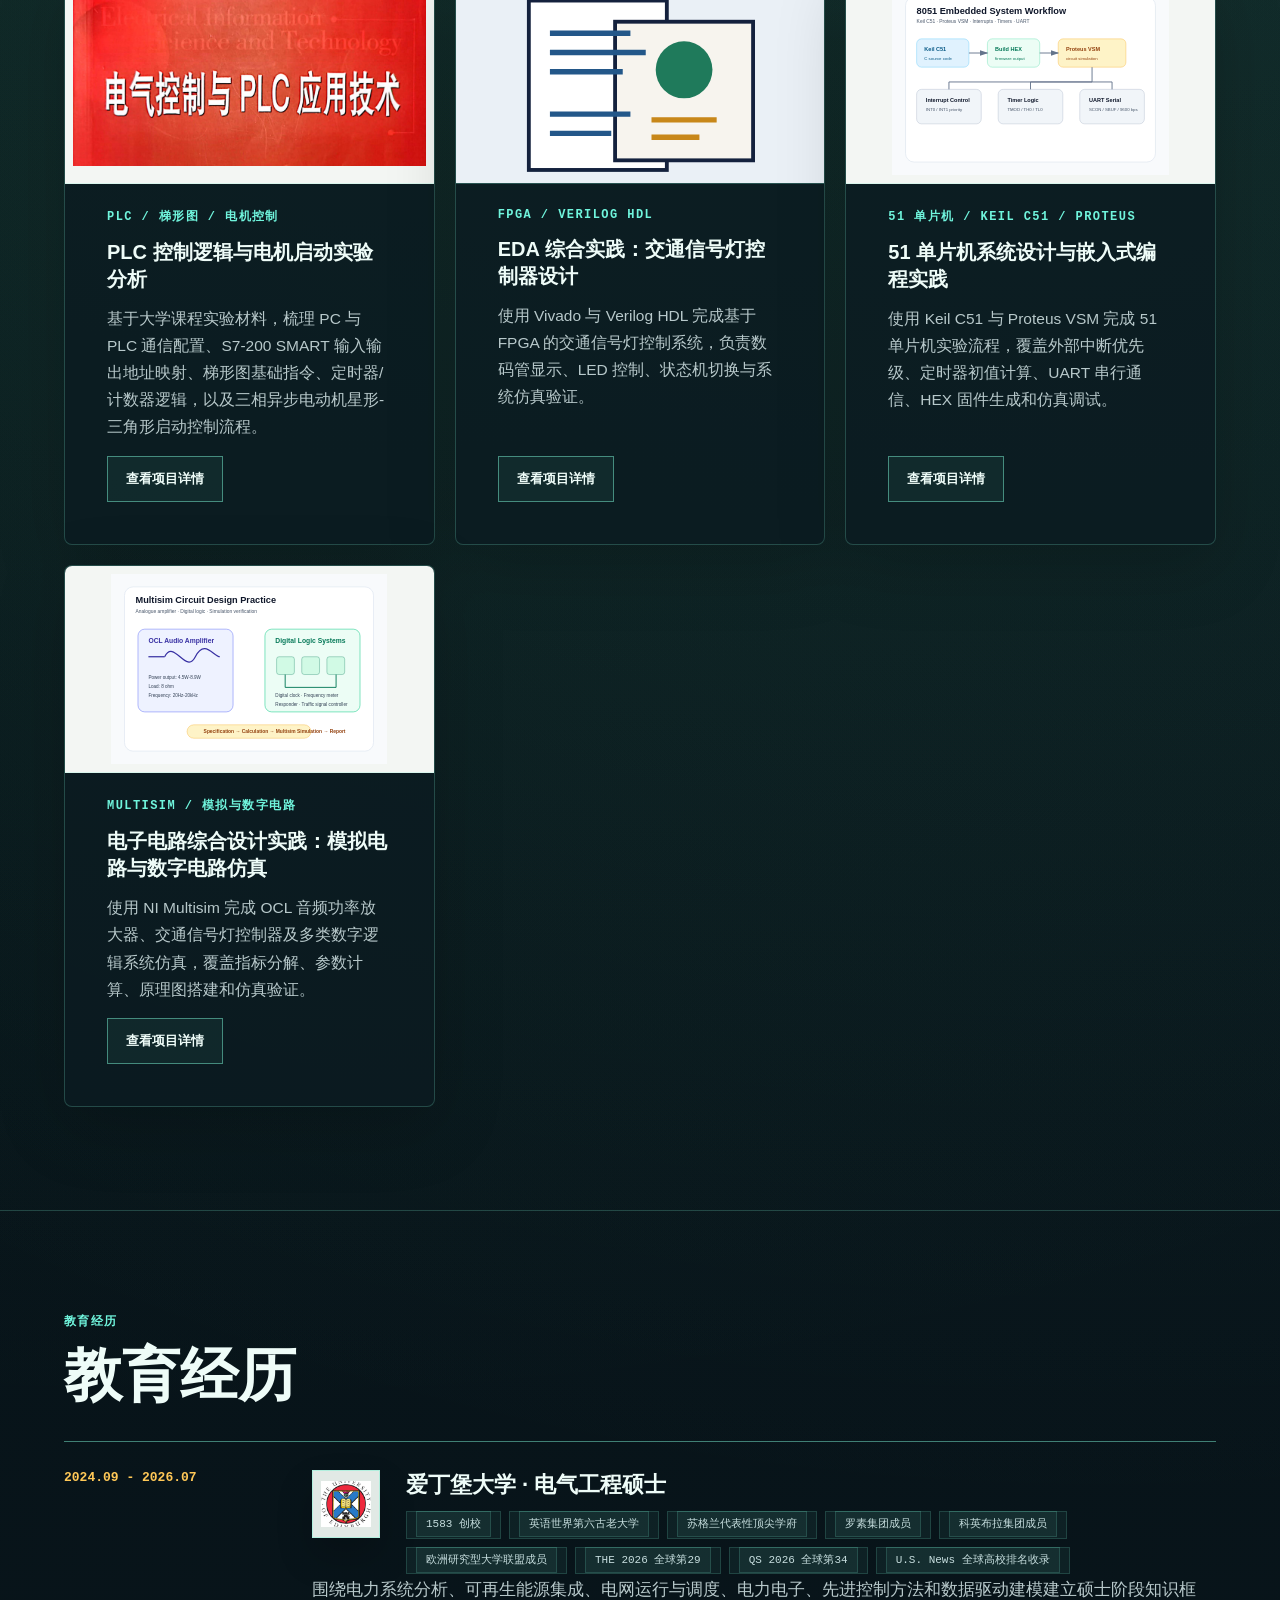
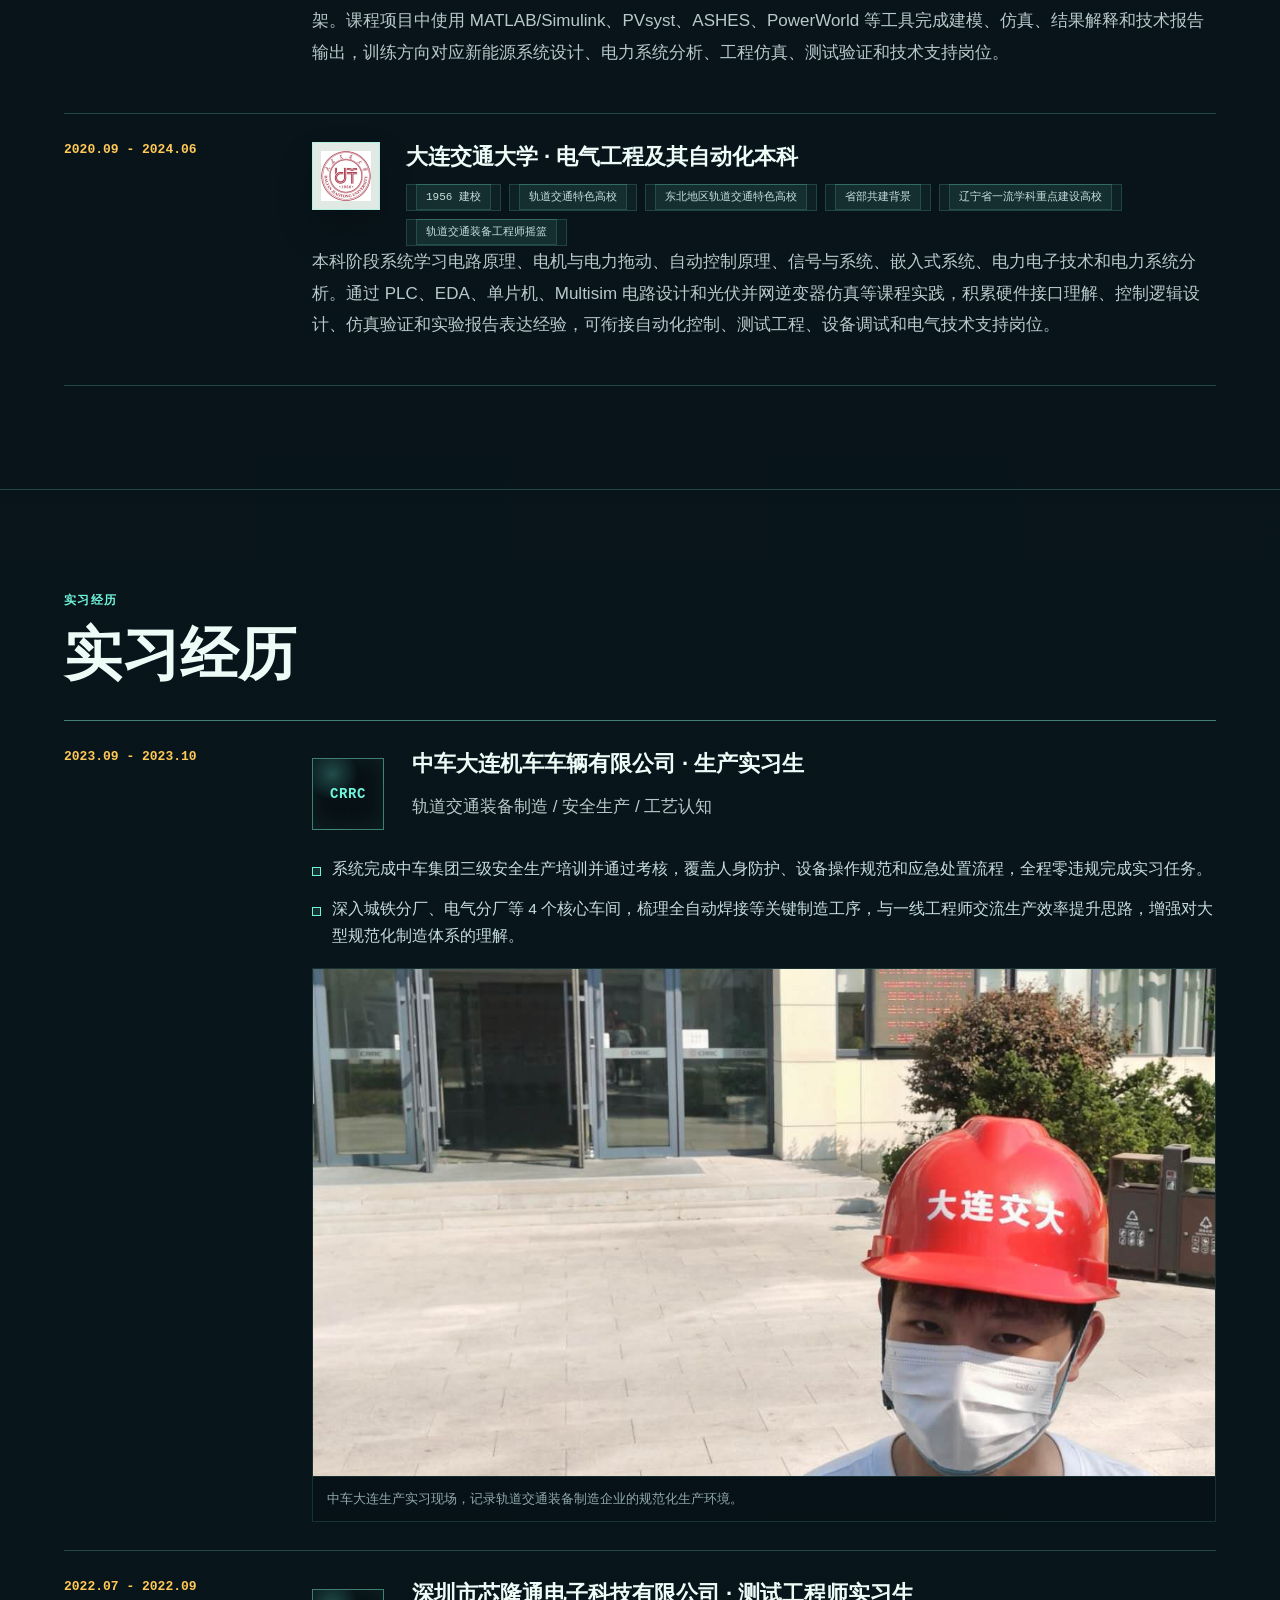
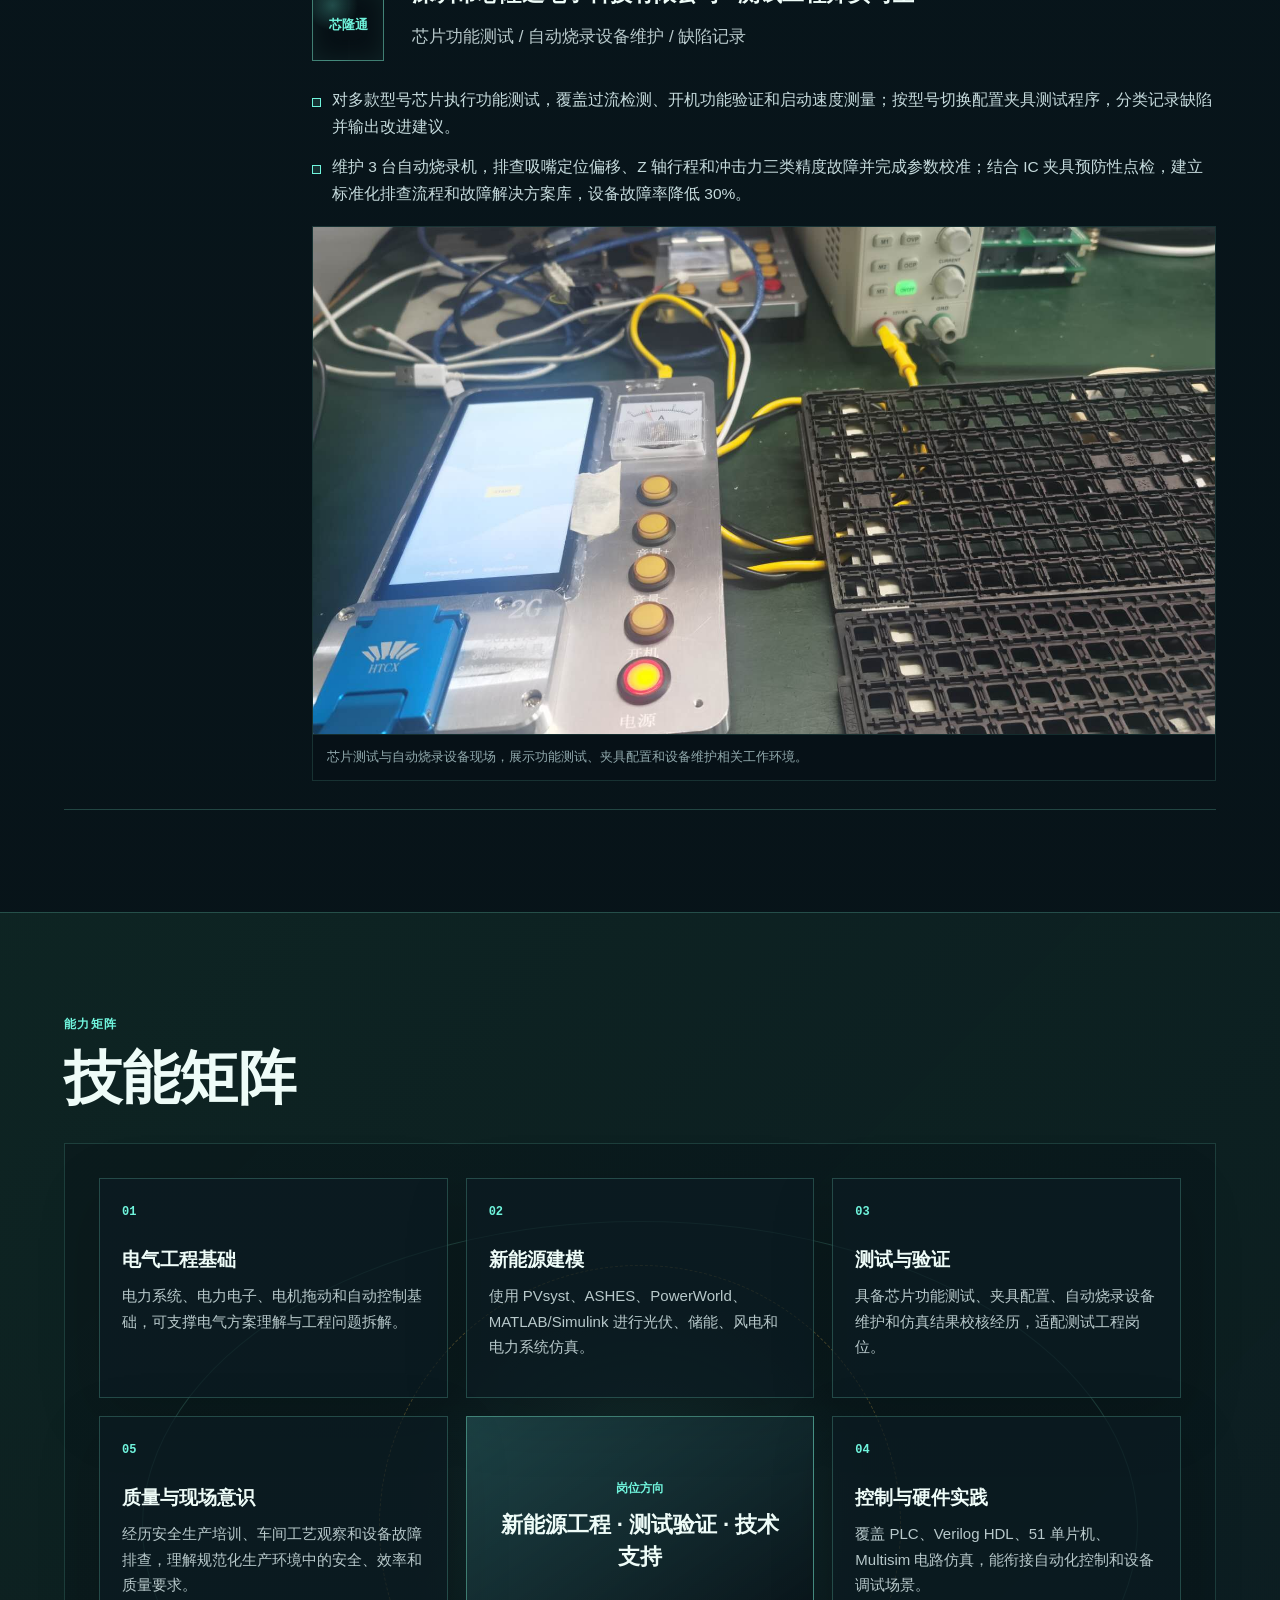
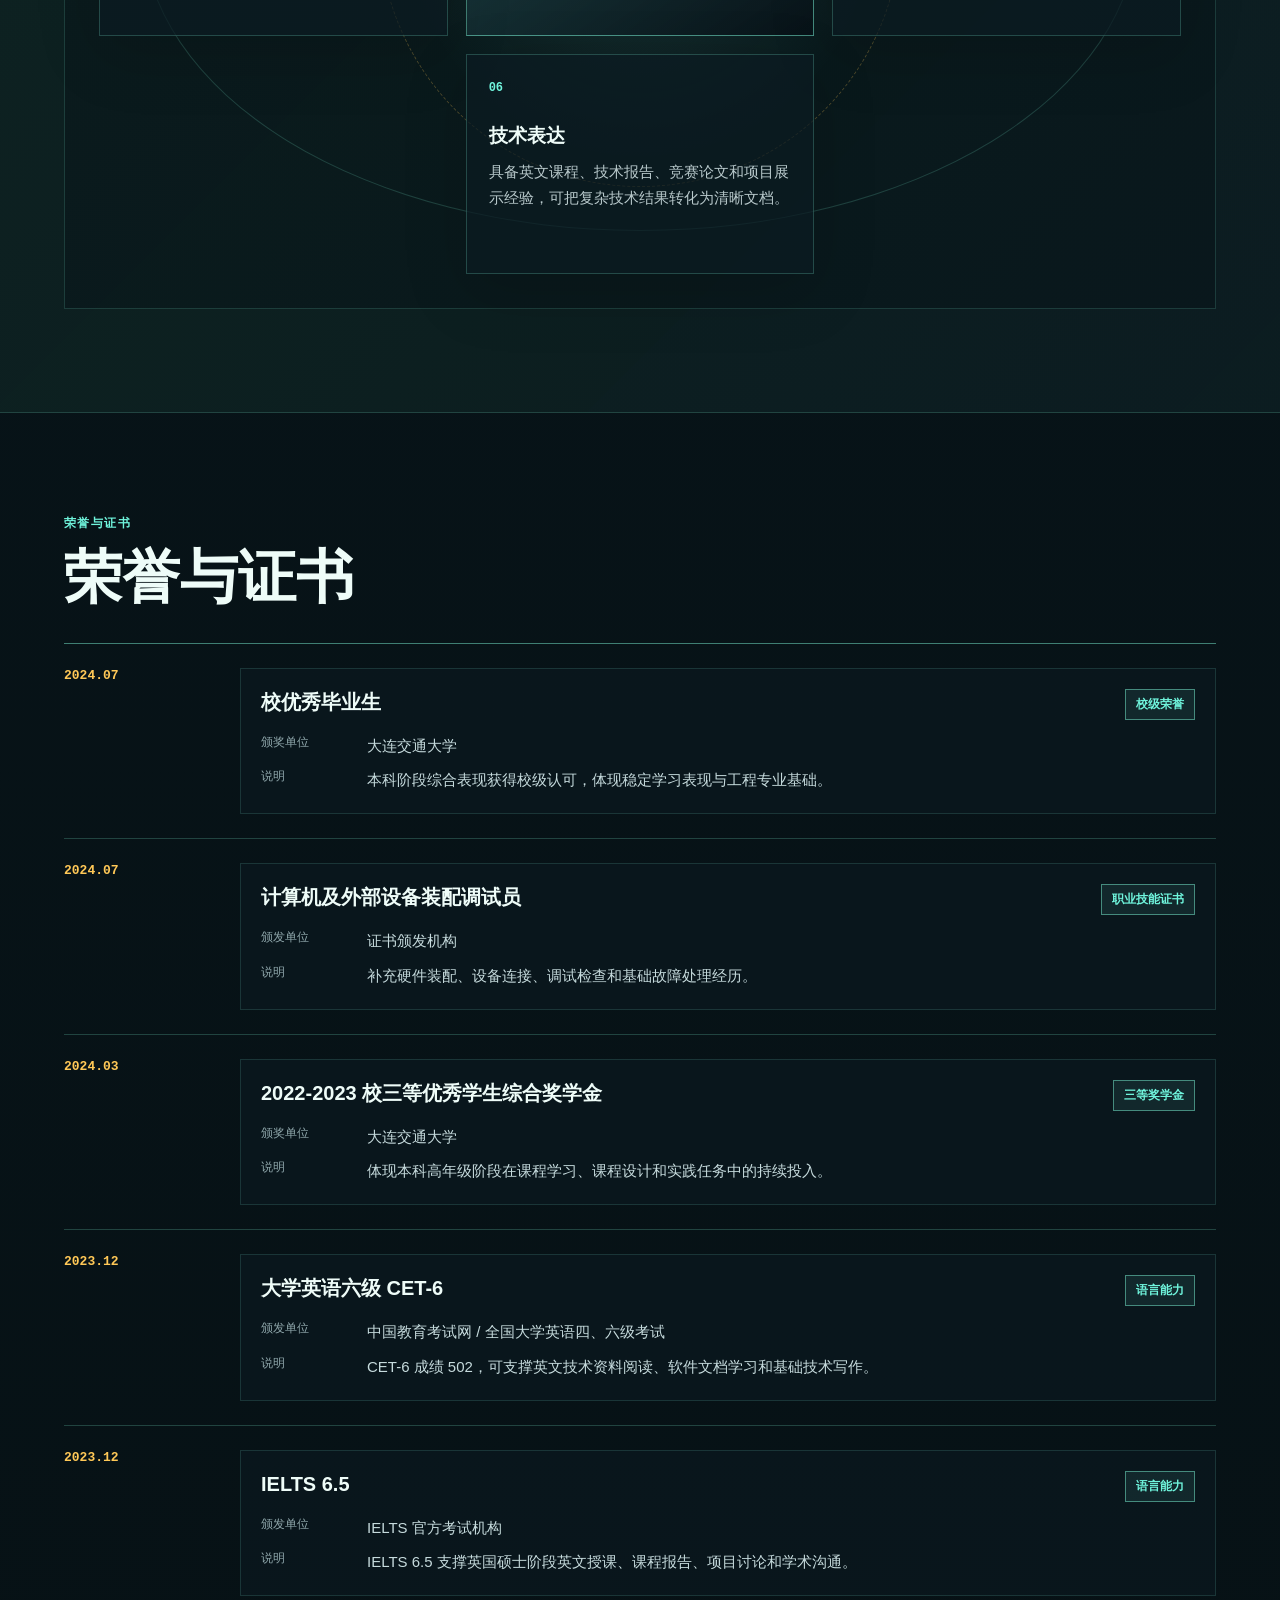
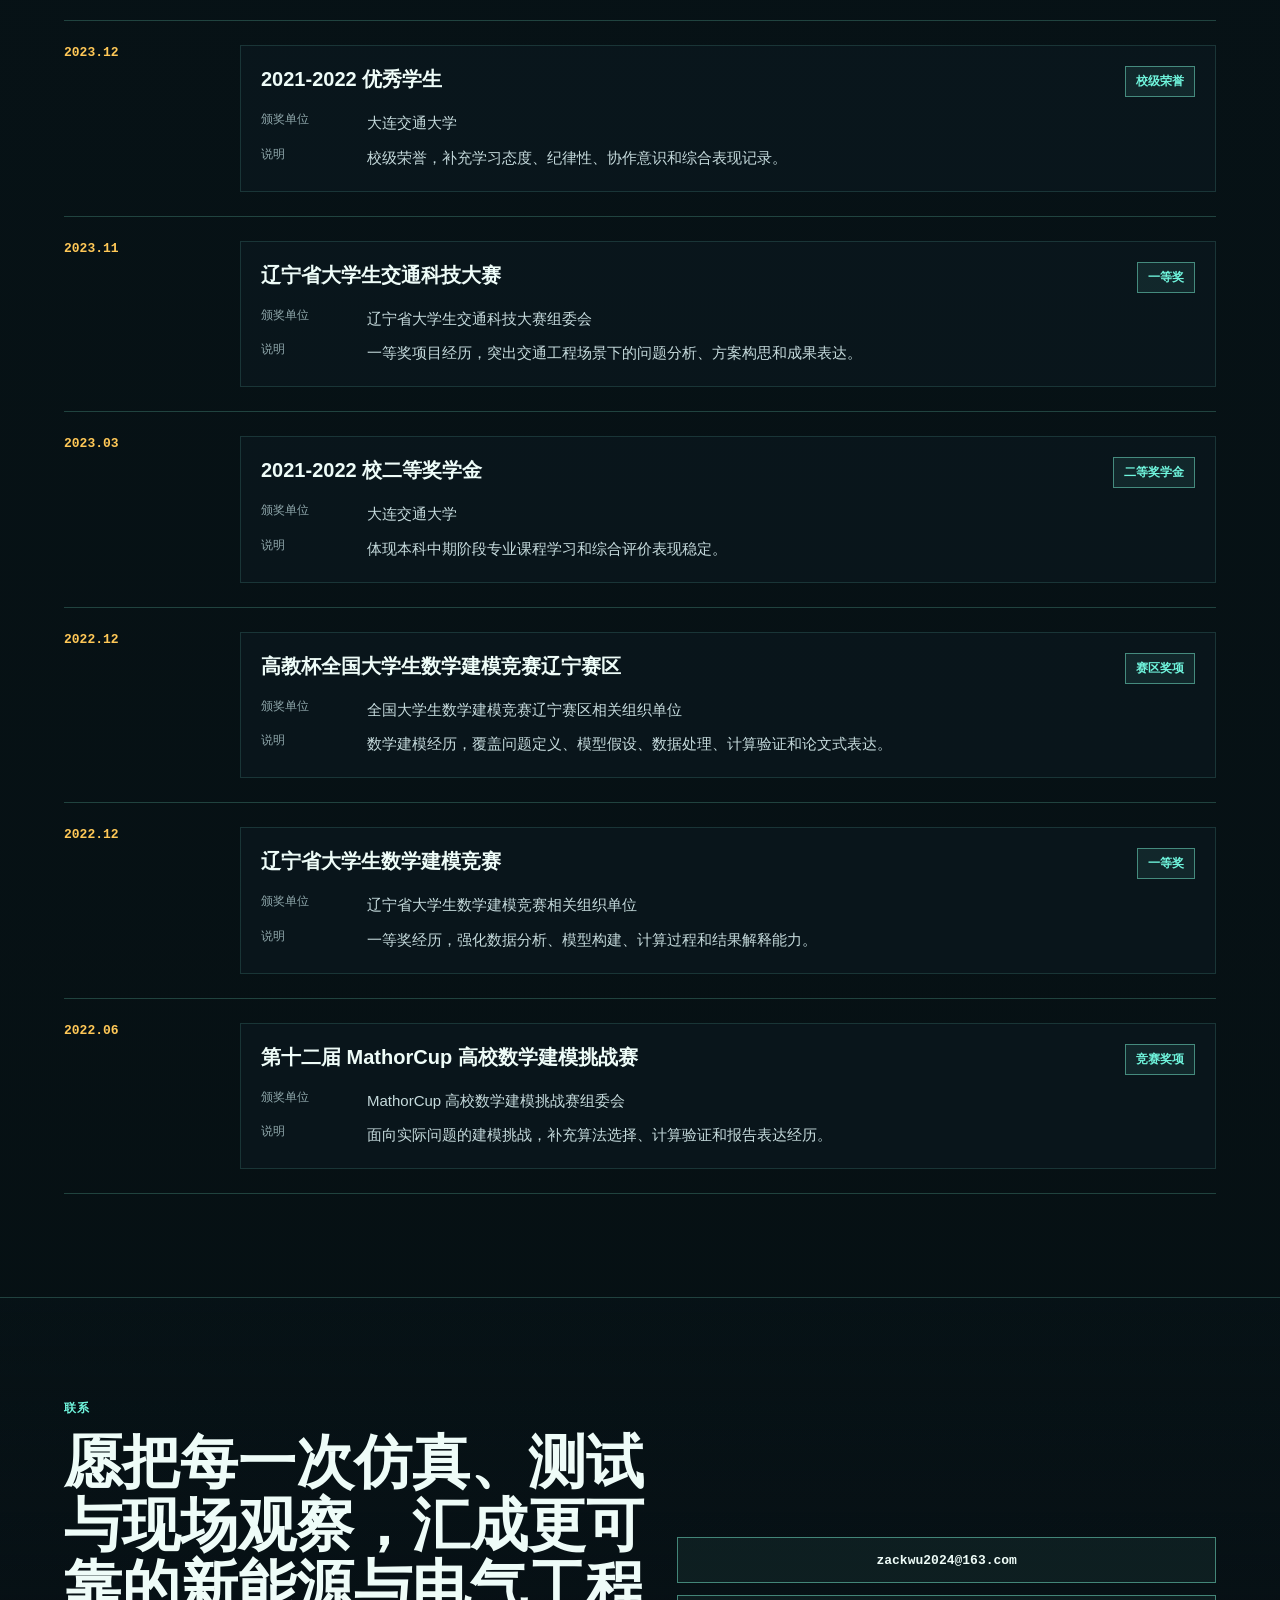
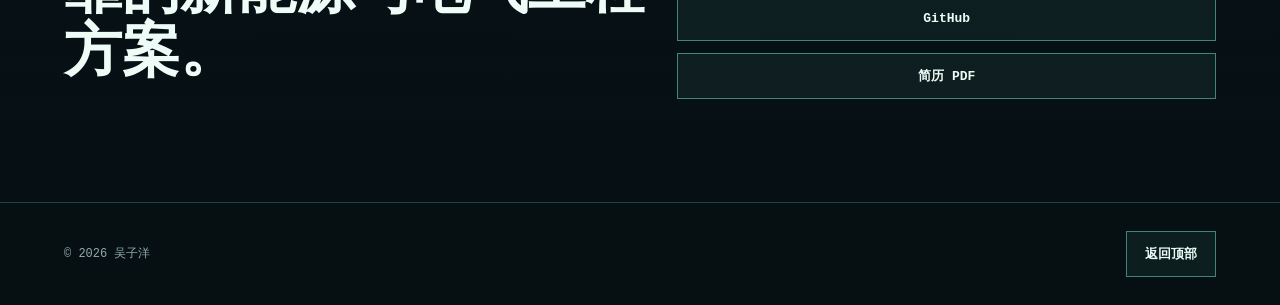
==== commit fd32d99b: "Add education and internship visuals" ====
--- a/index.html
+++ b/index.html
@@ -94,7 +94,7 @@
 
         <aside class="hero-console" aria-label="个人概览">
           <div class="portrait-frame">
-            <img src="./assets/profile-photo.png" alt="吴子洋头像" />
+            <img src="./assets/projects/28.jpg" alt="吴子洋证件照" />
           </div>
           <div class="console-data">
             <div>
@@ -410,10 +410,26 @@
           <article class="timeline-item">
             <time>2024.09 - 2026.07</time>
             <div>
-              <h3>
-                <span class="lang lang-zh">爱丁堡大学 · 电气工程硕士</span>
-                <span class="lang lang-en">University of Edinburgh · MSc Electrical Engineering</span>
-              </h3>
+              <div class="education-head">
+                <img src="./assets/projects/uoe.png" alt="爱丁堡大学校徽" />
+                <div>
+                  <h3>
+                    <span class="lang lang-zh">爱丁堡大学 · 电气工程硕士</span>
+                    <span class="lang lang-en">University of Edinburgh · MSc Electrical Engineering</span>
+                  </h3>
+                  <div class="education-tags" aria-label="学校标签">
+                    <span><span class="lang lang-zh">1583 创校</span><span class="lang lang-en">Founded in 1583</span></span>
+                    <span><span class="lang lang-zh">英语世界第六古老大学</span><span class="lang lang-en">Sixth oldest in the English-speaking world</span></span>
+                    <span><span class="lang lang-zh">苏格兰代表性顶尖学府</span><span class="lang lang-en">Leading Scottish research university</span></span>
+                    <span><span class="lang lang-zh">罗素集团成员</span><span class="lang lang-en">Russell Group member</span></span>
+                    <span><span class="lang lang-zh">科英布拉集团成员</span><span class="lang lang-en">Coimbra Group member</span></span>
+                    <span><span class="lang lang-zh">欧洲研究型大学联盟成员</span><span class="lang lang-en">LERU member</span></span>
+                    <span><span class="lang lang-zh">THE 2026 全球第29</span><span class="lang lang-en">THE 2026 World #29</span></span>
+                    <span><span class="lang lang-zh">QS 2026 全球第34</span><span class="lang lang-en">QS 2026 World #34</span></span>
+                    <span><span class="lang lang-zh">U.S. News 全球高校排名收录</span><span class="lang lang-en">Listed in U.S. News Best Global Universities</span></span>
+                  </div>
+                </div>
+              </div>
               <p>
                 <span class="lang lang-zh">
                   围绕电力系统分析、可再生能源集成、电网运行与调度、电力电子、先进控制方法和数据驱动建模建立硕士阶段知识框架。课程项目中使用 MATLAB/Simulink、PVsyst、ASHES、PowerWorld 等工具完成建模、仿真、结果解释和技术报告输出，训练方向对应新能源系统设计、电力系统分析、工程仿真、测试验证和技术支持岗位。
@@ -427,10 +443,23 @@
           <article class="timeline-item">
             <time>2020.09 - 2024.06</time>
             <div>
-              <h3>
-                <span class="lang lang-zh">大连交通大学 · 电气工程及其自动化本科</span>
-                <span class="lang lang-en">Dalian Jiaotong University · BEng Electrical Engineering and Automation</span>
-              </h3>
+              <div class="education-head">
+                <img src="./assets/projects/djtu.png" alt="大连交通大学校徽" />
+                <div>
+                  <h3>
+                    <span class="lang lang-zh">大连交通大学 · 电气工程及其自动化本科</span>
+                    <span class="lang lang-en">Dalian Jiaotong University · BEng Electrical Engineering and Automation</span>
+                  </h3>
+                  <div class="education-tags" aria-label="学校标签">
+                    <span><span class="lang lang-zh">1956 建校</span><span class="lang lang-en">Founded in 1956</span></span>
+                    <span><span class="lang lang-zh">轨道交通特色高校</span><span class="lang lang-en">Rail-transit-focused university</span></span>
+                    <span><span class="lang lang-zh">东北地区轨道交通特色高校</span><span class="lang lang-en">Rail-transit-focused university in Northeast China</span></span>
+                    <span><span class="lang lang-zh">省部共建背景</span><span class="lang lang-en">Provincial and former railway-ministry background</span></span>
+                    <span><span class="lang lang-zh">辽宁省一流学科重点建设高校</span><span class="lang lang-en">Liaoning key discipline development university</span></span>
+                    <span><span class="lang lang-zh">轨道交通装备工程师摇篮</span><span class="lang lang-en">Rail-transit equipment engineering tradition</span></span>
+                  </div>
+                </div>
+              </div>
               <p>
                 <span class="lang lang-zh">
                   本科阶段系统学习电路原理、电机与电力拖动、自动控制原理、信号与系统、嵌入式系统、电力电子技术和电力系统分析。通过 PLC、EDA、单片机、Multisim 电路设计和光伏并网逆变器仿真等课程实践，积累硬件接口理解、控制逻辑设计、仿真验证和实验报告表达经验，可衔接自动化控制、测试工程、设备调试和电气技术支持岗位。
@@ -480,6 +509,13 @@
                   <span class="lang lang-en">Visited four core workshops including urban-rail and electrical workshops, reviewed key processes such as automated welding, and discussed production-efficiency improvement with front-line engineers.</span>
                 </li>
               </ul>
+              <figure class="experience-photo">
+                <img src="./assets/projects/zcsx.jpg" alt="中车大连生产实习现场照片" />
+                <figcaption>
+                  <span class="lang lang-zh">中车大连生产实习现场，记录轨道交通装备制造企业的规范化生产环境。</span>
+                  <span class="lang lang-en">CRRC Dalian production internship site, showing the manufacturing environment of a rail-transit equipment company.</span>
+                </figcaption>
+              </figure>
             </div>
           </article>
           <article class="timeline-item">
@@ -508,6 +544,13 @@
                   <span class="lang lang-en">Maintained three automatic programming machines, resolved nozzle-position offset, Z-axis travel and impact-force accuracy issues, calibrated parameters, and built a troubleshooting workflow and fault-solution library that reduced equipment failure rate by 30%.</span>
                 </li>
               </ul>
+              <figure class="experience-photo">
+                <img src="./assets/projects/cssx.jpg" alt="芯片功能测试与自动烧录设备现场照片" />
+                <figcaption>
+                  <span class="lang lang-zh">芯片测试与自动烧录设备现场，展示功能测试、夹具配置和设备维护相关工作环境。</span>
+                  <span class="lang lang-en">IC testing and automatic programming equipment site, showing the environment for functional testing, fixture setup and equipment maintenance.</span>
+                </figcaption>
+              </figure>
             </div>
           </article>
         </div>
--- a/styles.css
+++ b/styles.css
@@ -774,9 +774,9 @@
 .portrait-frame img {
   display: block;
   width: 100%;
-  aspect-ratio: 4 / 4.35;
+  aspect-ratio: 4 / 4.6;
   object-fit: cover;
-  object-position: center 18%;
+  object-position: center 12%;
 }
 
 .console-data {
@@ -1292,6 +1292,41 @@
   font-weight: 700;
 }
 
+.education-head {
+  display: grid;
+  grid-template-columns: 76px minmax(0, 1fr);
+  gap: 18px;
+  align-items: start;
+}
+
+.education-head img {
+  display: block;
+  width: 68px;
+  height: 68px;
+  padding: 8px;
+  object-fit: contain;
+  border: 1px solid var(--line-strong);
+  background: rgba(238, 245, 241, 0.95);
+  box-shadow: 0 18px 36px rgba(0, 0, 0, 0.18);
+}
+
+.education-tags {
+  display: flex;
+  flex-wrap: wrap;
+  gap: 8px;
+  margin-top: 12px;
+}
+
+.education-tags span {
+  border: 1px solid rgba(126, 247, 215, 0.16);
+  padding: 6px 9px;
+  color: #c7dedf;
+  background: rgba(112, 245, 221, 0.06);
+  font-family: var(--mono);
+  font-size: 11px;
+  line-height: 1.2;
+}
+
 .experience-head {
   display: grid;
   grid-template-columns: 82px minmax(0, 1fr);
@@ -1356,6 +1391,29 @@
   height: 7px;
   border: 1px solid var(--cyan);
   background: rgba(112, 245, 221, 0.12);
+}
+
+.experience-photo {
+  margin: 18px 0 0;
+  border: 1px solid rgba(126, 247, 215, 0.14);
+  background: rgba(7, 16, 21, 0.36);
+}
+
+.experience-photo img {
+  display: block;
+  width: 100%;
+  aspect-ratio: 16 / 9;
+  object-fit: cover;
+  object-position: center;
+}
+
+.experience-photo figcaption {
+  margin: 0;
+  padding: 11px 14px 12px;
+  color: var(--muted);
+  font-size: 13px;
+  line-height: 1.65;
+  border-top: 1px solid rgba(126, 247, 215, 0.12);
 }
 
 .skills-section {
@@ -1759,8 +1817,8 @@
   }
 
   .portrait-frame img {
-    aspect-ratio: 16 / 12;
-    object-position: center 20%;
+    aspect-ratio: 4 / 4.4;
+    object-position: center 10%;
   }
 
   .hero-path,
@@ -1790,6 +1848,24 @@
     gap: 10px;
   }
 
+  .education-head {
+    grid-template-columns: 1fr;
+    gap: 14px;
+  }
+
+  .education-head img {
+    width: 72px;
+    height: 72px;
+  }
+
+  .education-tags {
+    gap: 7px;
+  }
+
+  .experience-photo img {
+    aspect-ratio: 4 / 3;
+  }
+
   .award-item,
   .award-meta div {
     grid-template-columns: 1fr;
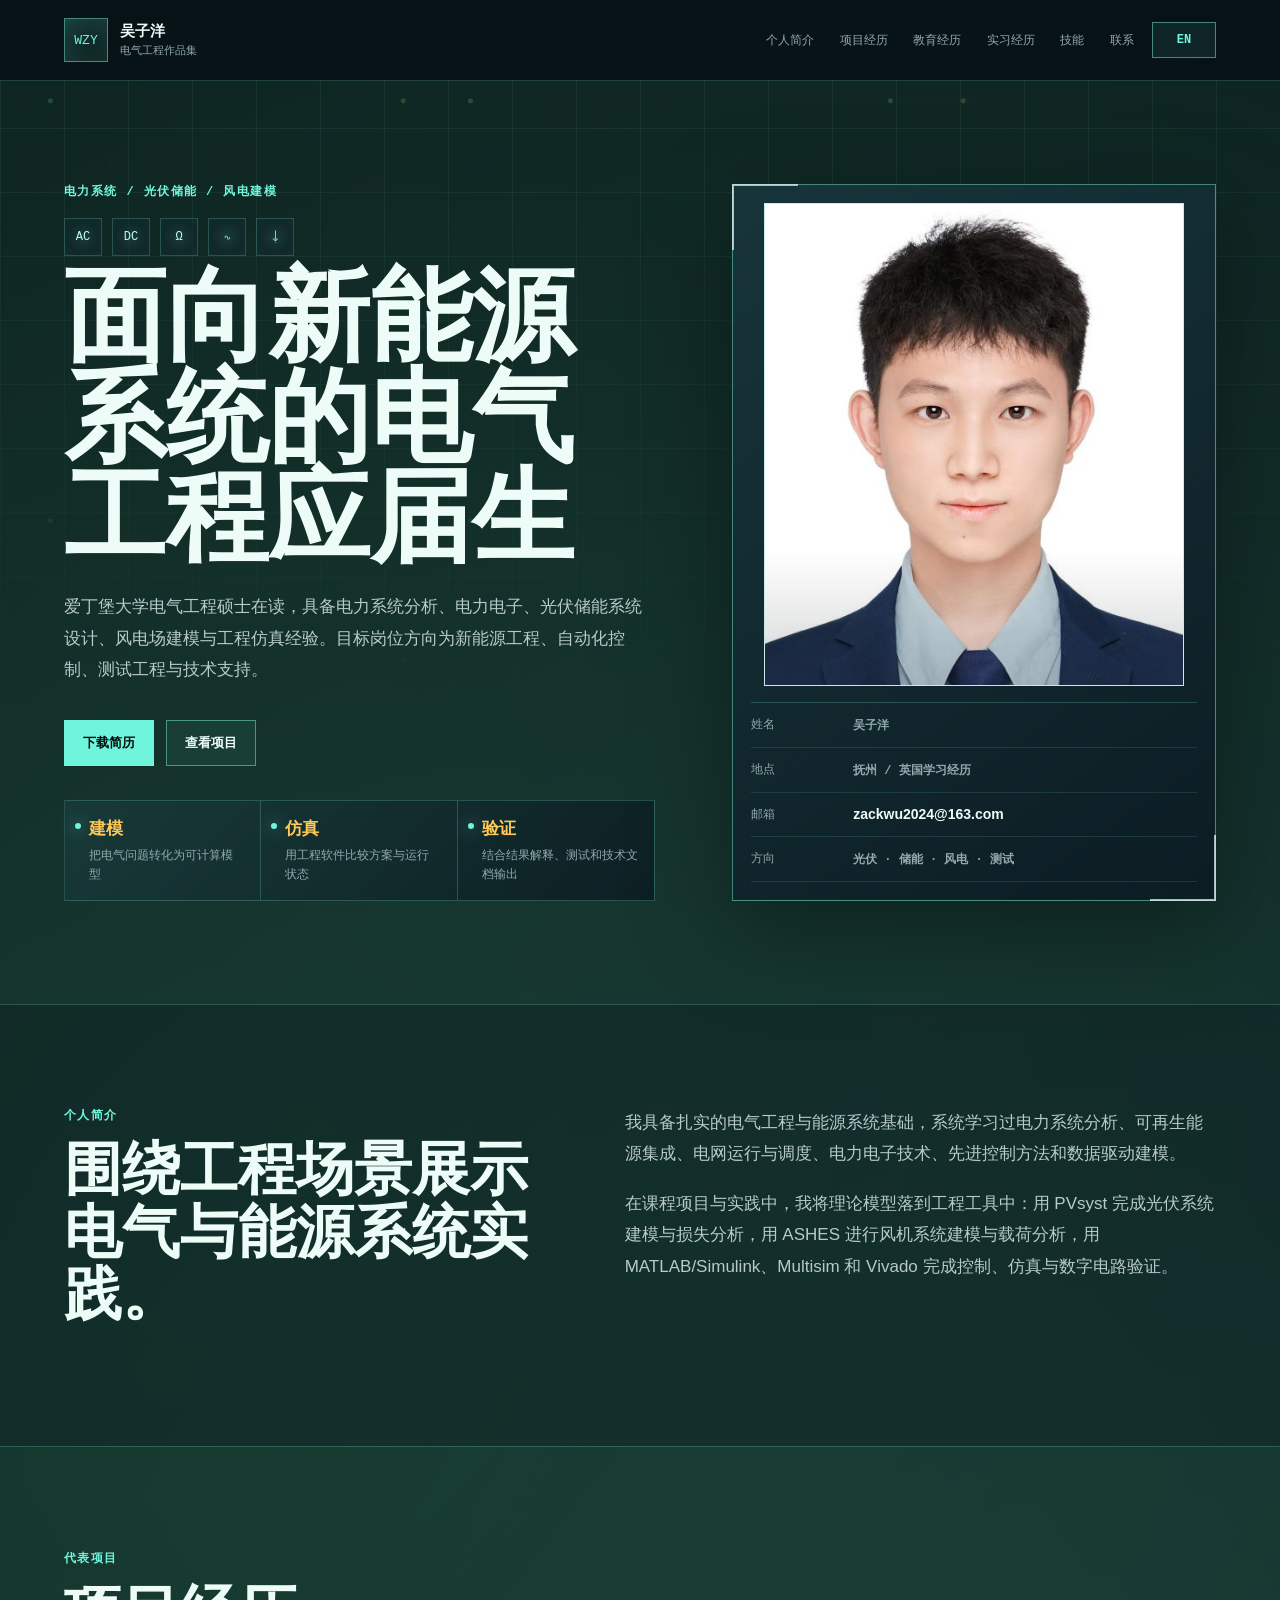
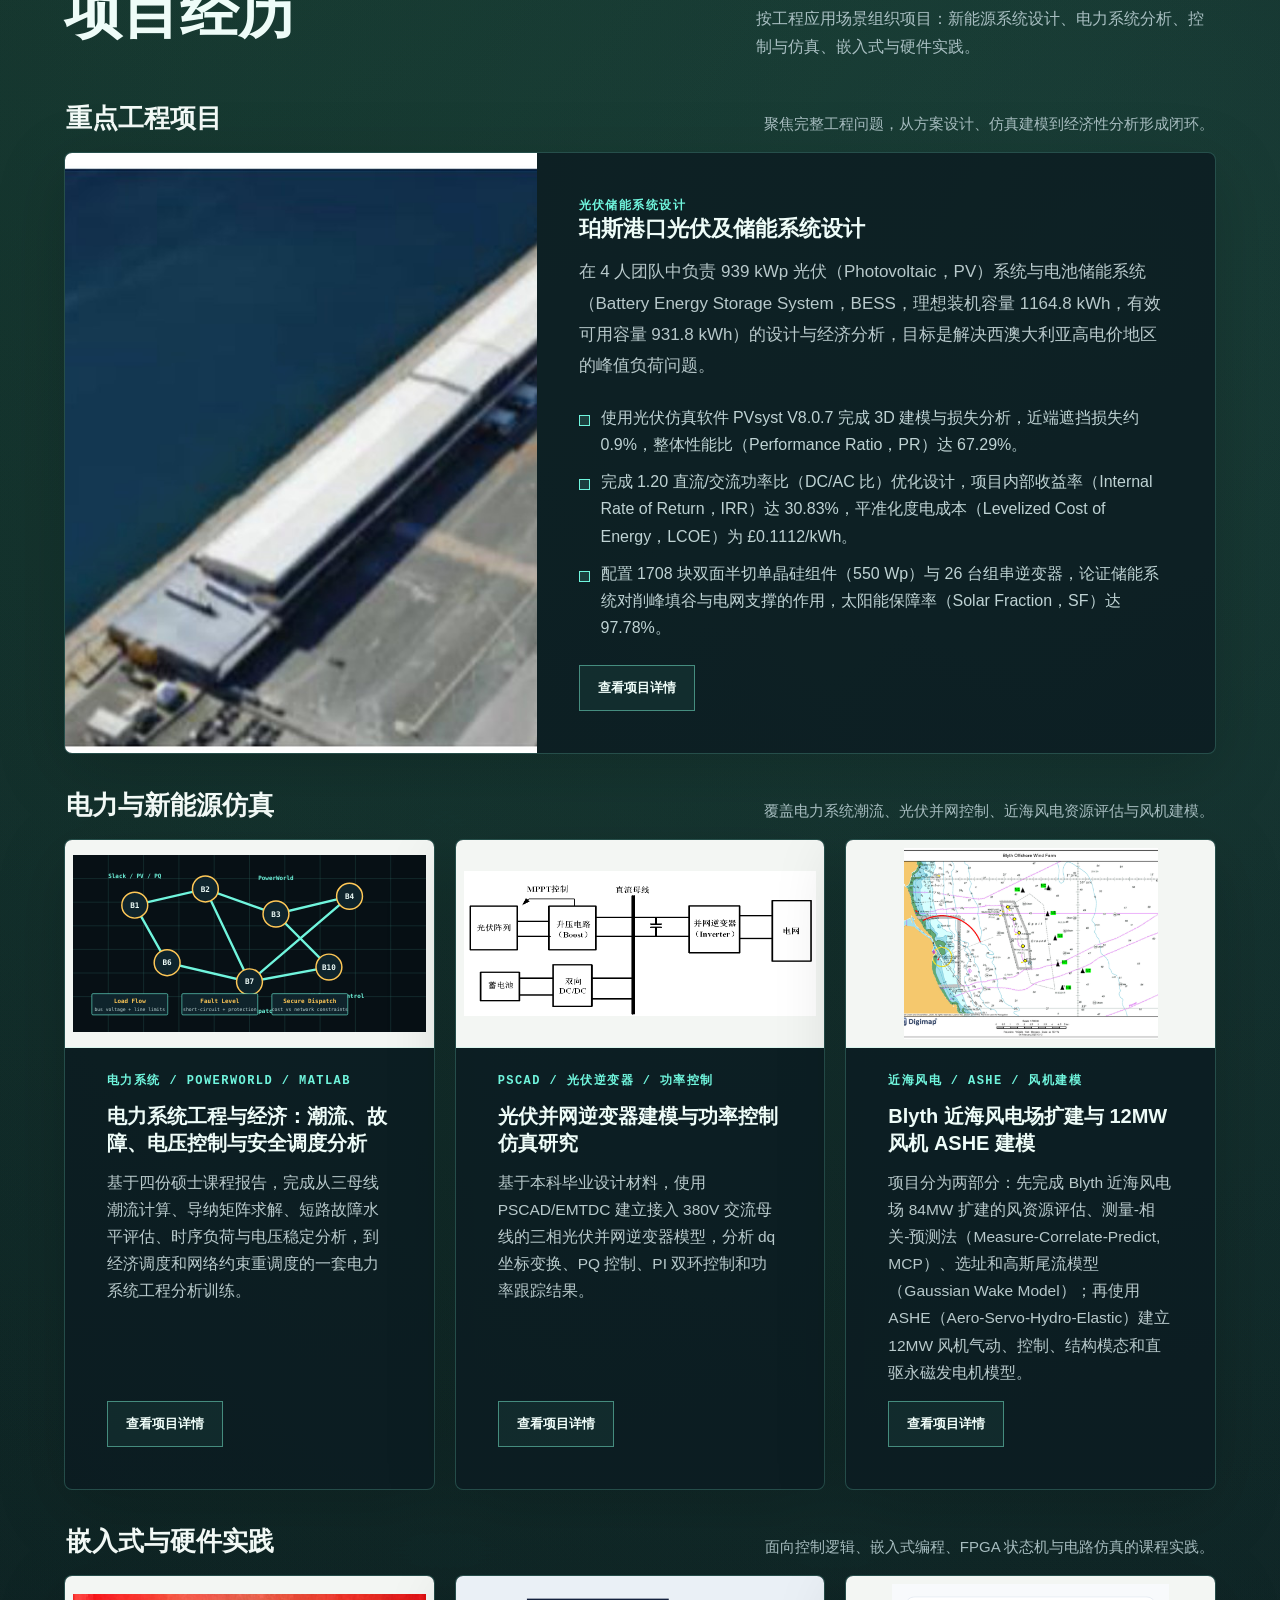
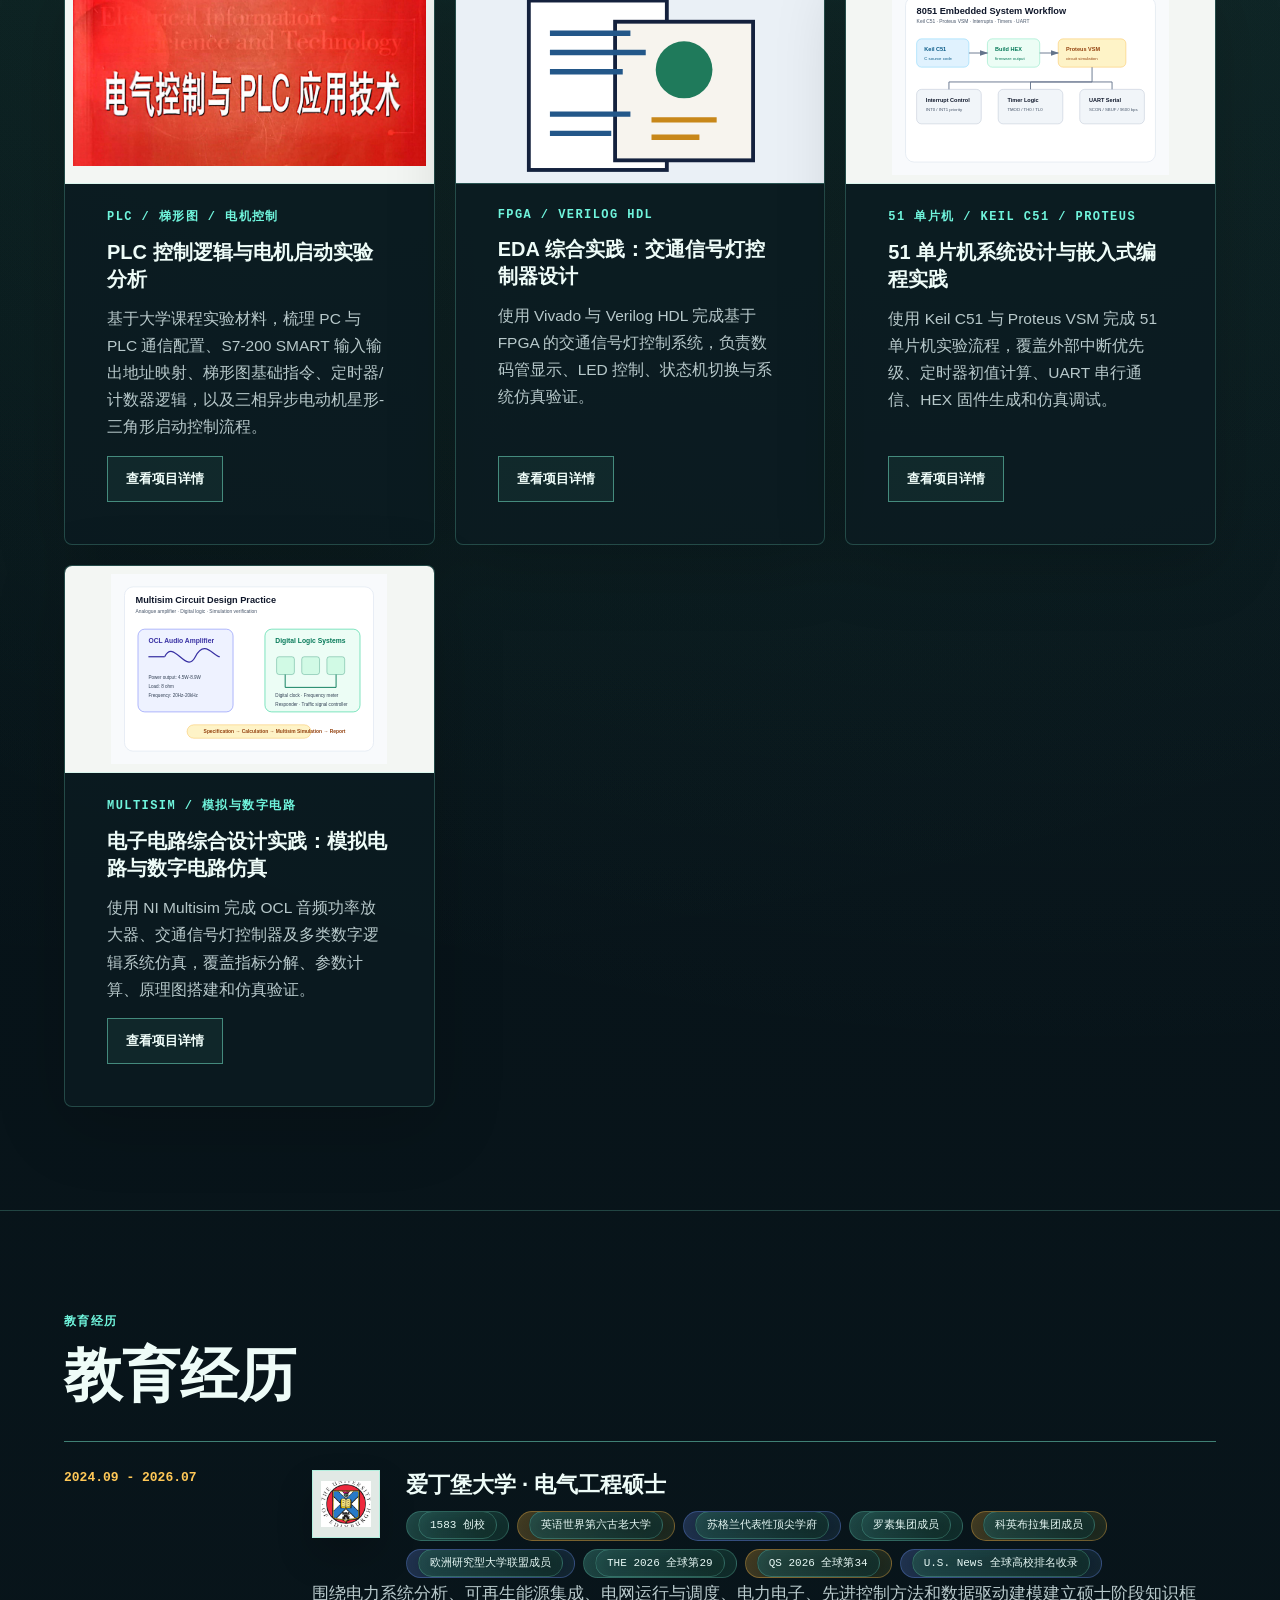
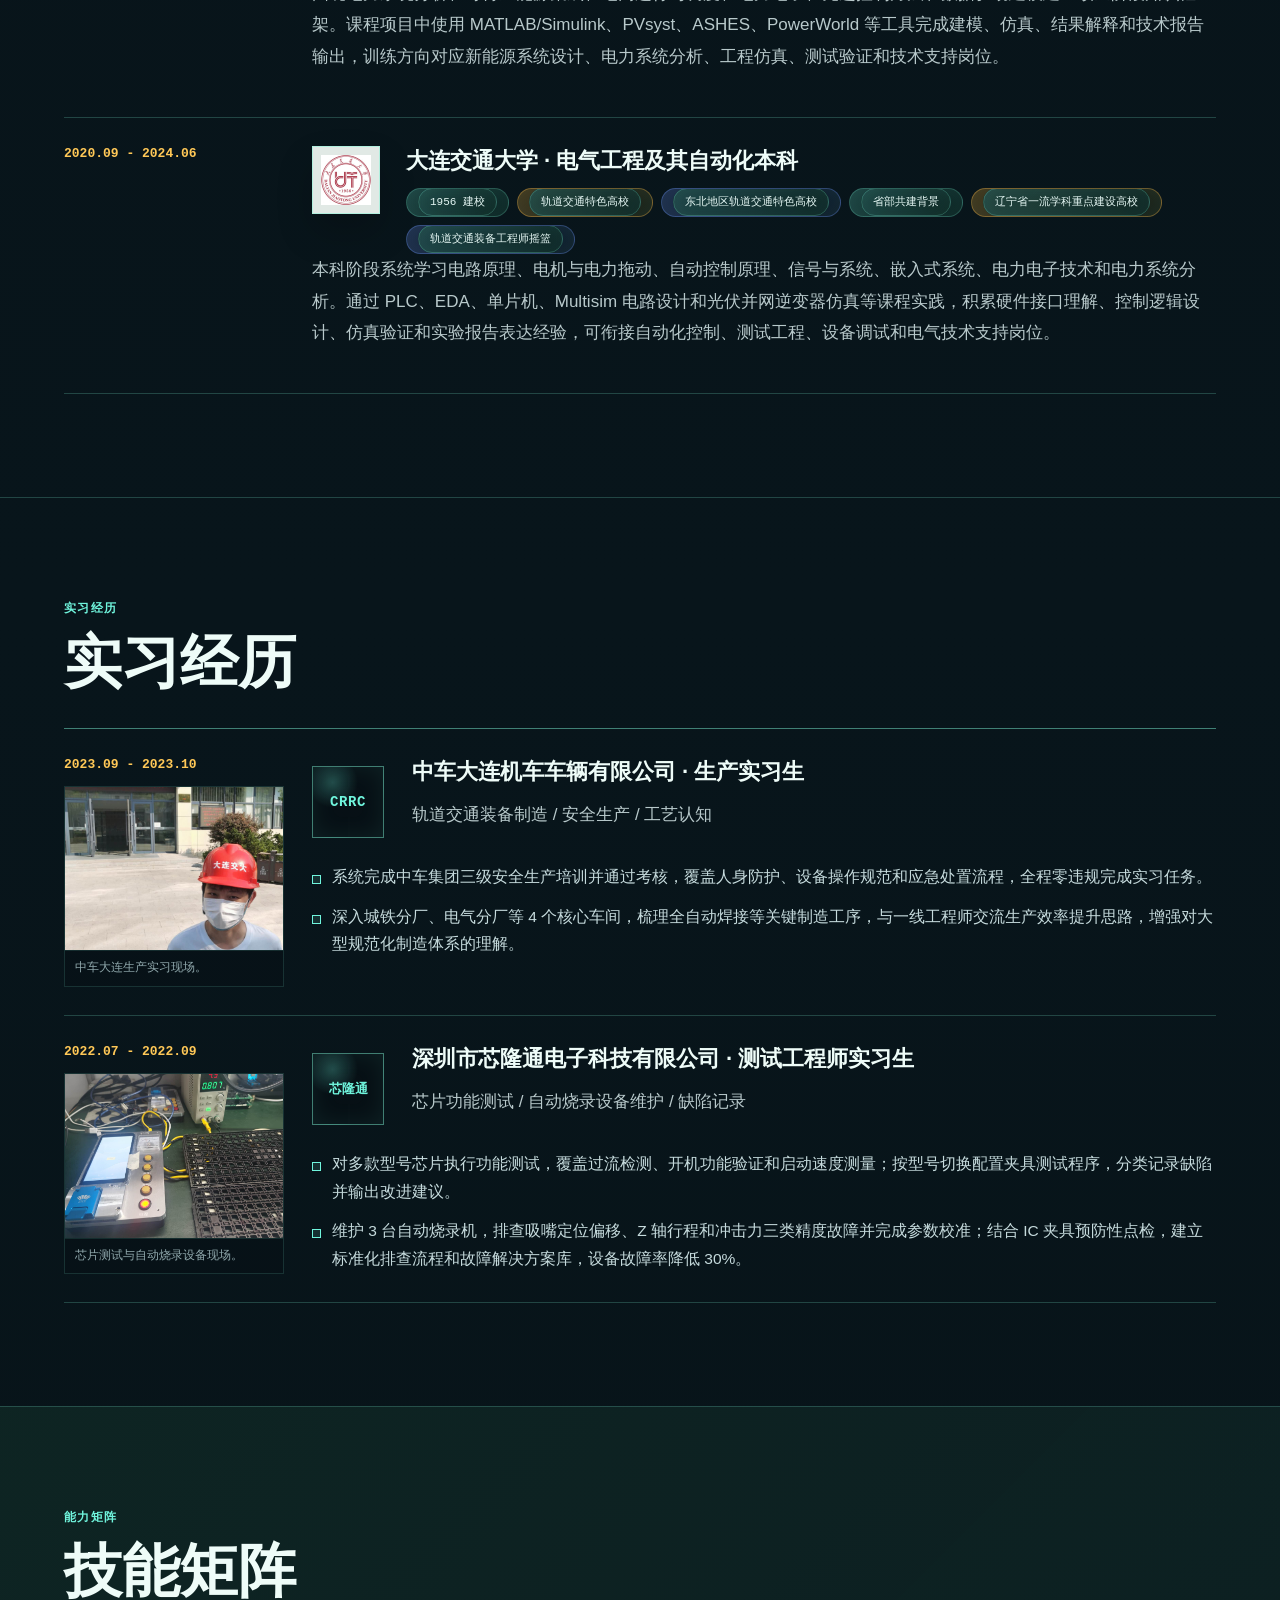
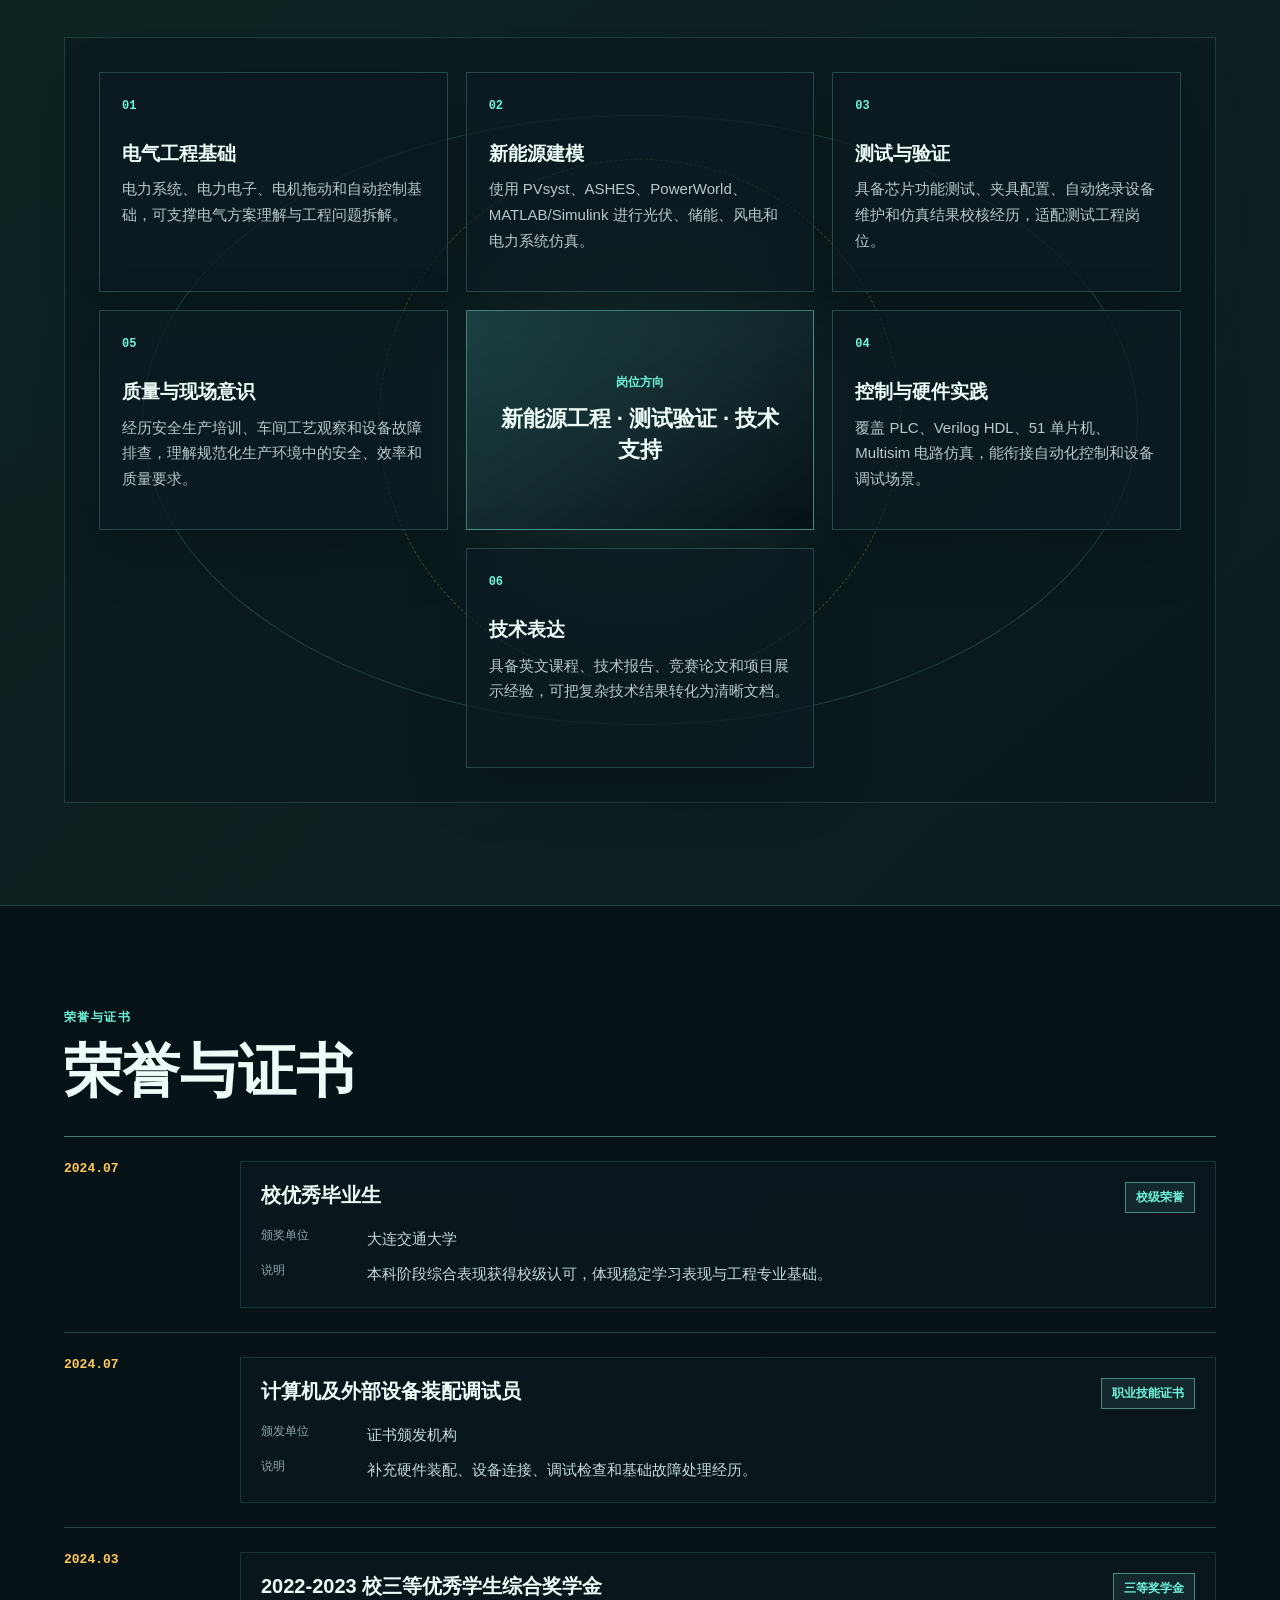
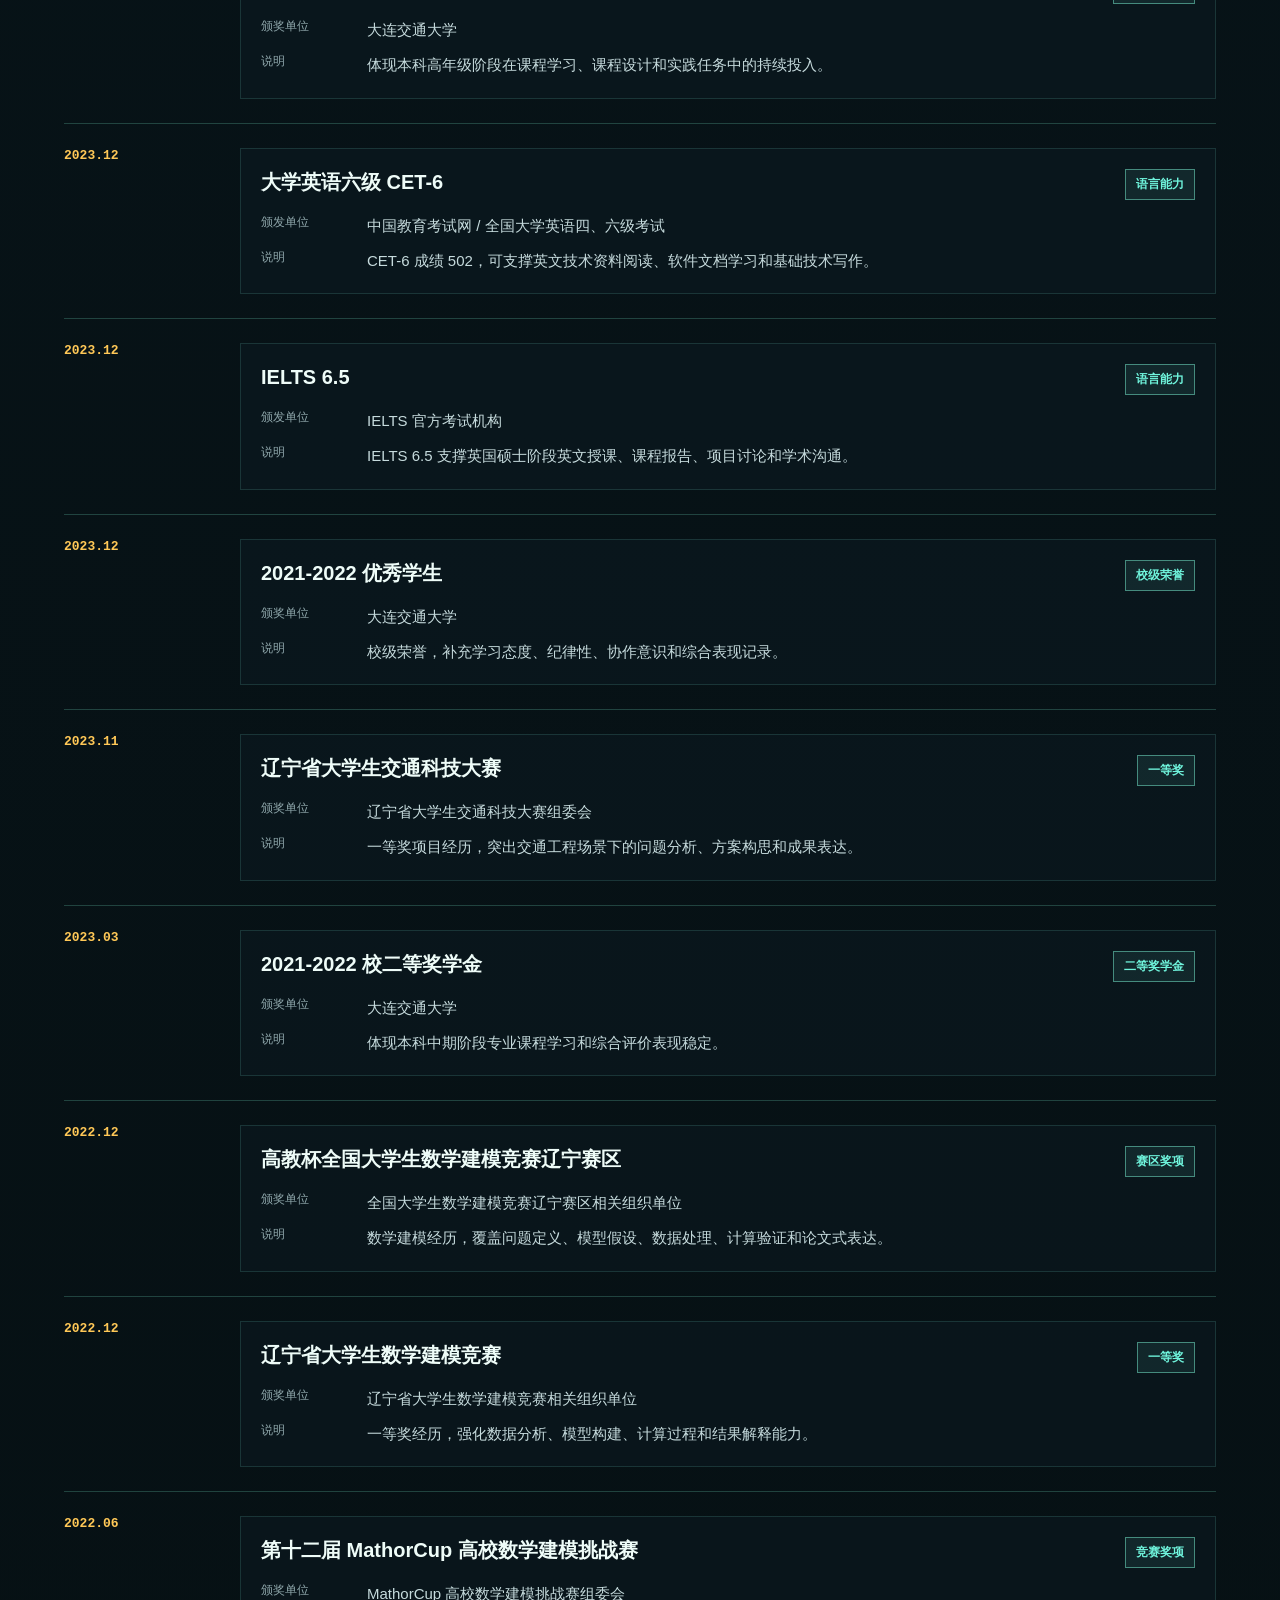
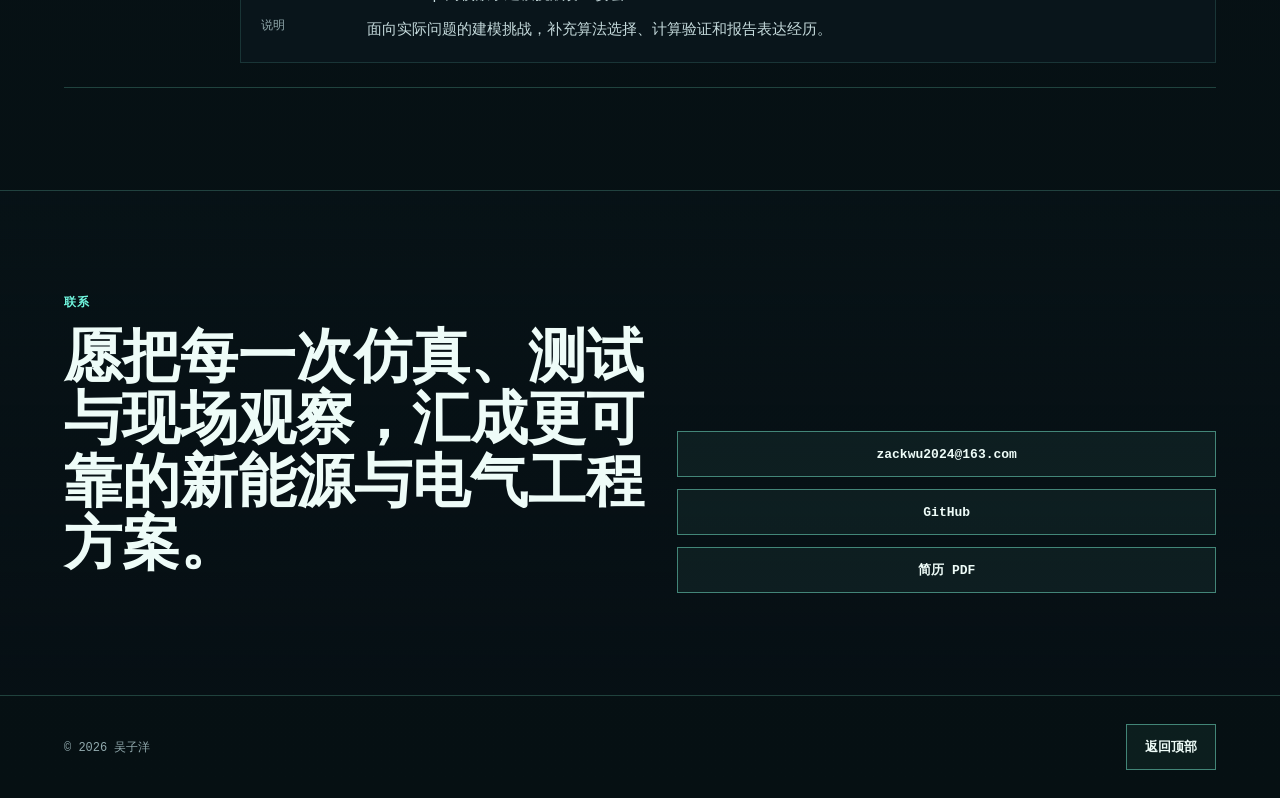
==== commit c40d5b13: "Refine education tags and internship photos" ====
--- a/index.html
+++ b/index.html
@@ -484,7 +484,16 @@
 
         <div class="timeline">
           <article class="timeline-item">
-            <time>2023.09 - 2023.10</time>
+            <div class="timeline-meta">
+              <time>2023.09 - 2023.10</time>
+              <figure class="experience-photo">
+                <img src="./assets/projects/zcsx.jpg" alt="中车大连生产实习现场照片" />
+                <figcaption>
+                  <span class="lang lang-zh">中车大连生产实习现场。</span>
+                  <span class="lang lang-en">CRRC Dalian production internship site.</span>
+                </figcaption>
+              </figure>
+            </div>
             <div>
               <div class="experience-head">
                 <div class="company-mark company-mark-crrc" aria-hidden="true">CRRC</div>
@@ -509,17 +518,19 @@
                   <span class="lang lang-en">Visited four core workshops including urban-rail and electrical workshops, reviewed key processes such as automated welding, and discussed production-efficiency improvement with front-line engineers.</span>
                 </li>
               </ul>
+            </div>
+          </article>
+          <article class="timeline-item">
+            <div class="timeline-meta">
+              <time>2022.07 - 2022.09</time>
               <figure class="experience-photo">
-                <img src="./assets/projects/zcsx.jpg" alt="中车大连生产实习现场照片" />
+                <img src="./assets/projects/cssx.jpg" alt="芯片功能测试与自动烧录设备现场照片" />
                 <figcaption>
-                  <span class="lang lang-zh">中车大连生产实习现场，记录轨道交通装备制造企业的规范化生产环境。</span>
-                  <span class="lang lang-en">CRRC Dalian production internship site, showing the manufacturing environment of a rail-transit equipment company.</span>
+                  <span class="lang lang-zh">芯片测试与自动烧录设备现场。</span>
+                  <span class="lang lang-en">IC testing and programming equipment site.</span>
                 </figcaption>
               </figure>
             </div>
-          </article>
-          <article class="timeline-item">
-            <time>2022.07 - 2022.09</time>
             <div>
               <div class="experience-head">
                 <div class="company-mark company-mark-chip" aria-hidden="true">芯隆通</div>
@@ -544,13 +555,6 @@
                   <span class="lang lang-en">Maintained three automatic programming machines, resolved nozzle-position offset, Z-axis travel and impact-force accuracy issues, calibrated parameters, and built a troubleshooting workflow and fault-solution library that reduced equipment failure rate by 30%.</span>
                 </li>
               </ul>
-              <figure class="experience-photo">
-                <img src="./assets/projects/cssx.jpg" alt="芯片功能测试与自动烧录设备现场照片" />
-                <figcaption>
-                  <span class="lang lang-zh">芯片测试与自动烧录设备现场，展示功能测试、夹具配置和设备维护相关工作环境。</span>
-                  <span class="lang lang-en">IC testing and automatic programming equipment site, showing the environment for functional testing, fixture setup and equipment maintenance.</span>
-                </figcaption>
-              </figure>
             </div>
           </article>
         </div>
--- a/styles.css
+++ b/styles.css
@@ -1292,6 +1292,12 @@
   font-weight: 700;
 }
 
+.timeline-meta {
+  display: grid;
+  align-content: start;
+  gap: 14px;
+}
+
 .education-head {
   display: grid;
   grid-template-columns: 76px minmax(0, 1fr);
@@ -1318,13 +1324,35 @@
 }
 
 .education-tags span {
-  border: 1px solid rgba(126, 247, 215, 0.16);
-  padding: 6px 9px;
-  color: #c7dedf;
-  background: rgba(112, 245, 221, 0.06);
+  position: relative;
+  overflow: hidden;
+  border: 1px solid rgba(126, 247, 215, 0.24);
+  border-radius: 999px;
+  padding: 7px 11px;
+  color: #e5f7f4;
+  background:
+    linear-gradient(135deg, rgba(112, 245, 221, 0.2), rgba(73, 209, 124, 0.08)),
+    rgba(8, 23, 28, 0.82);
   font-family: var(--mono);
   font-size: 11px;
   line-height: 1.2;
+  box-shadow: inset 0 0 18px rgba(112, 245, 221, 0.06);
+}
+
+.education-tags span:nth-child(3n + 2) {
+  border-color: rgba(255, 196, 87, 0.34);
+  color: #ffe7aa;
+  background:
+    linear-gradient(135deg, rgba(255, 196, 87, 0.2), rgba(112, 245, 221, 0.06)),
+    rgba(22, 20, 11, 0.76);
+}
+
+.education-tags span:nth-child(3n) {
+  border-color: rgba(112, 160, 255, 0.32);
+  color: #d7e3ff;
+  background:
+    linear-gradient(135deg, rgba(112, 160, 255, 0.2), rgba(112, 245, 221, 0.06)),
+    rgba(9, 16, 32, 0.78);
 }
 
 .experience-head {
@@ -1394,7 +1422,7 @@
 }
 
 .experience-photo {
-  margin: 18px 0 0;
+  margin: 0;
   border: 1px solid rgba(126, 247, 215, 0.14);
   background: rgba(7, 16, 21, 0.36);
 }
@@ -1402,17 +1430,17 @@
 .experience-photo img {
   display: block;
   width: 100%;
-  aspect-ratio: 16 / 9;
+  aspect-ratio: 4 / 3;
   object-fit: cover;
   object-position: center;
 }
 
 .experience-photo figcaption {
   margin: 0;
-  padding: 11px 14px 12px;
+  padding: 8px 10px 9px;
   color: var(--muted);
-  font-size: 13px;
-  line-height: 1.65;
+  font-size: 11.5px;
+  line-height: 1.55;
   border-top: 1px solid rgba(126, 247, 215, 0.12);
 }
 
@@ -1863,7 +1891,7 @@
   }
 
   .experience-photo img {
-    aspect-ratio: 4 / 3;
+    aspect-ratio: 16 / 9;
   }
 
   .award-item,
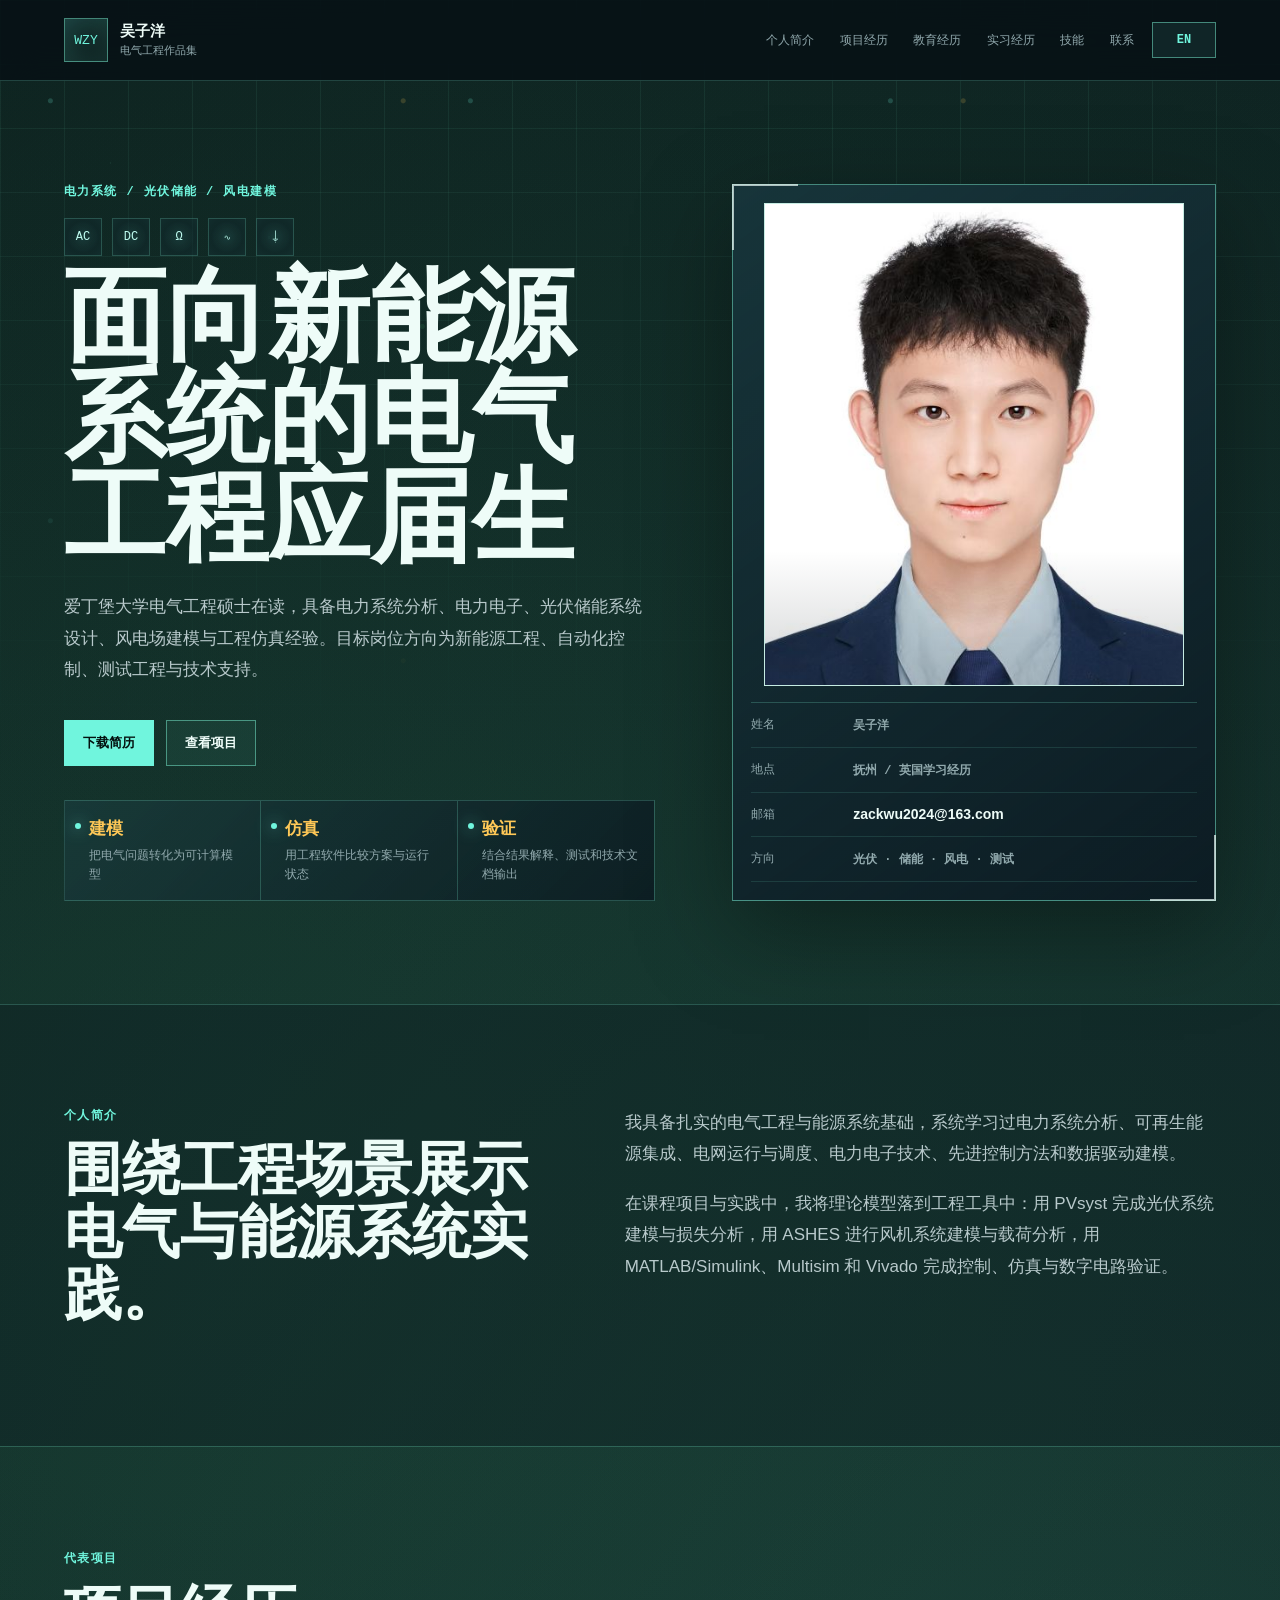
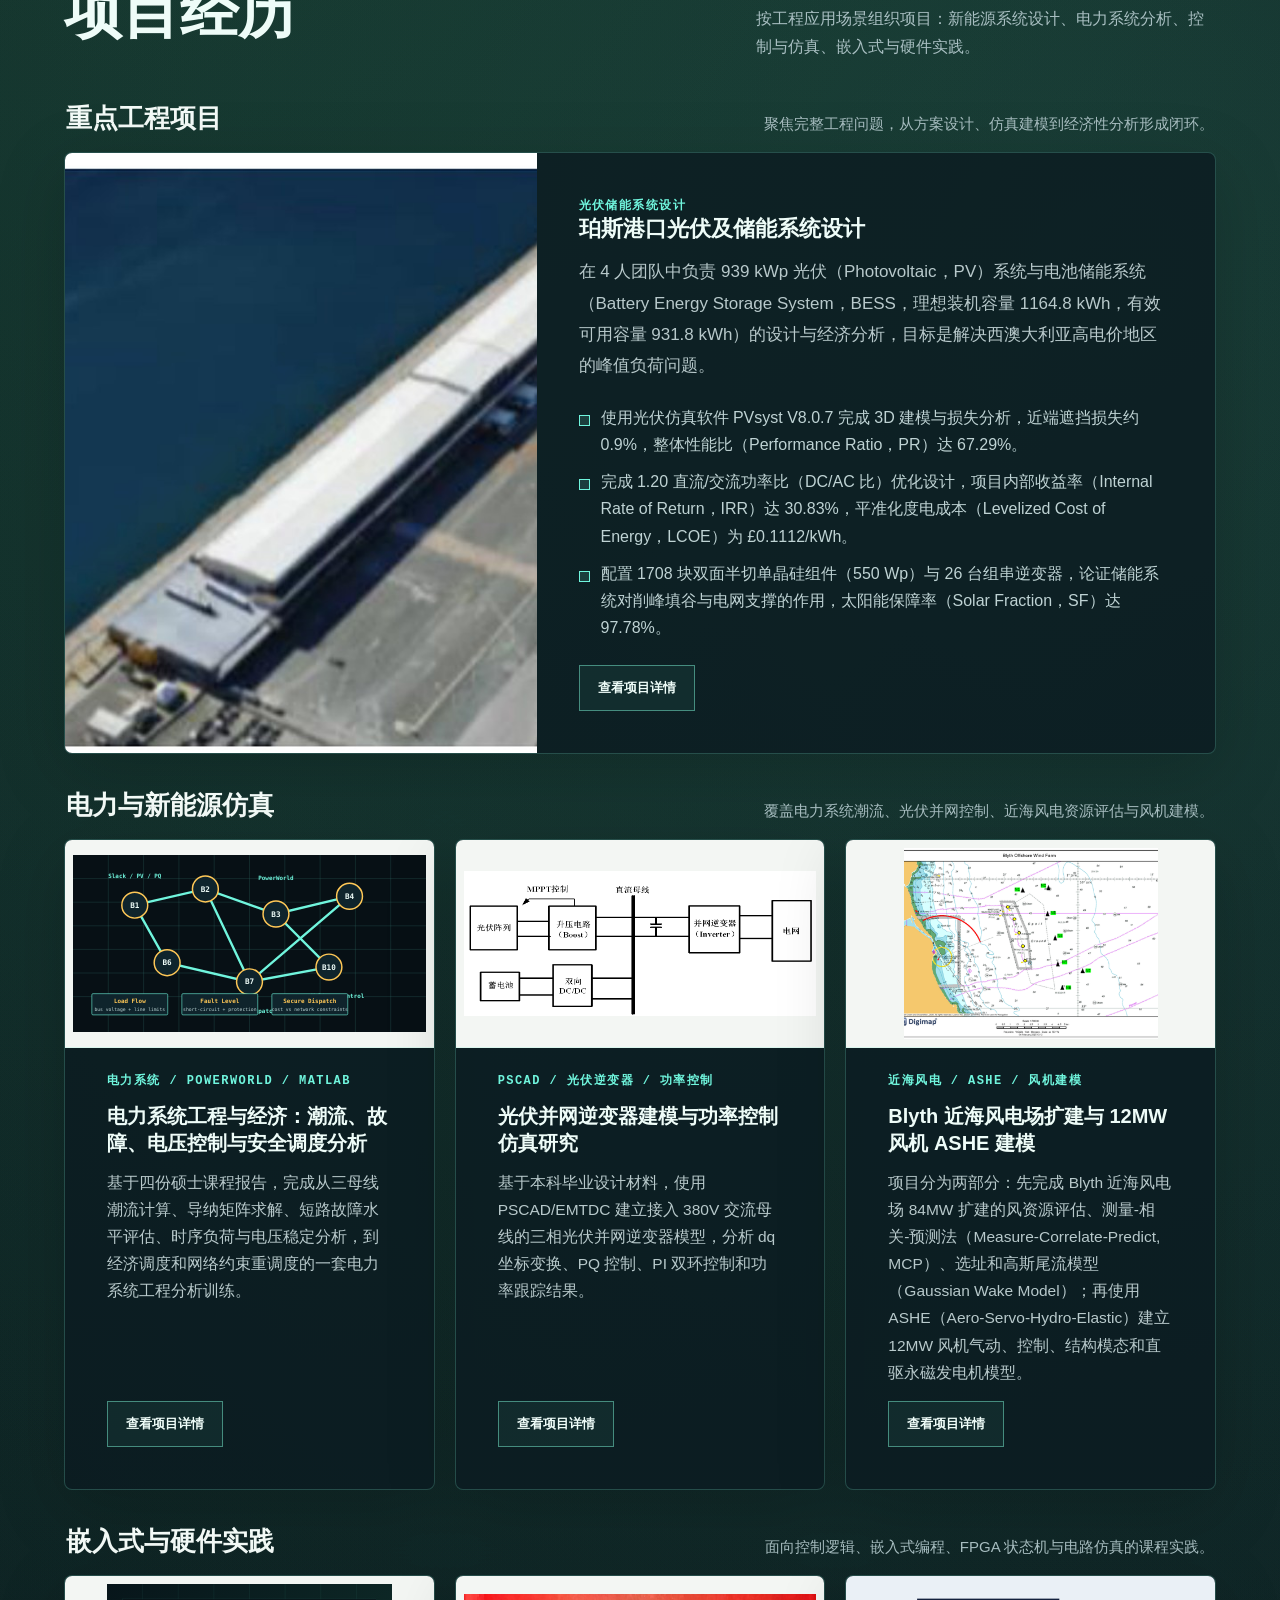
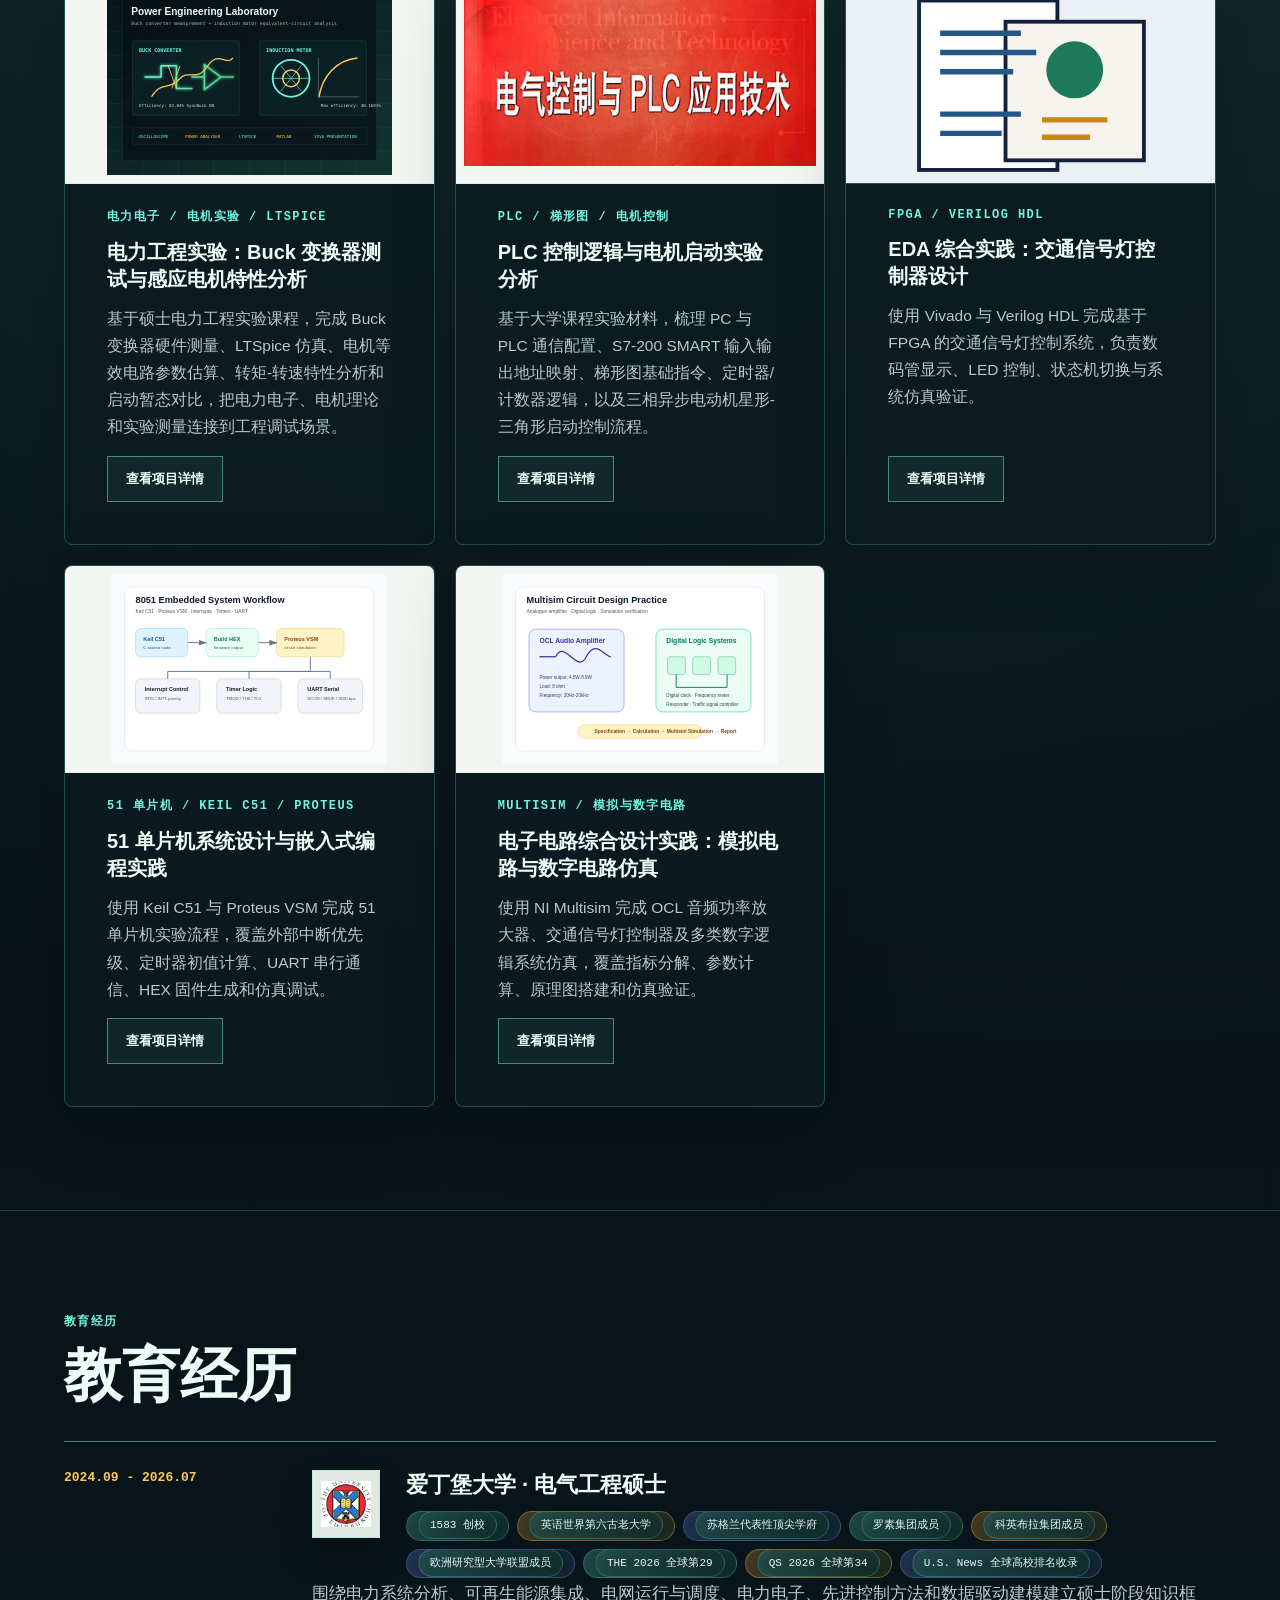
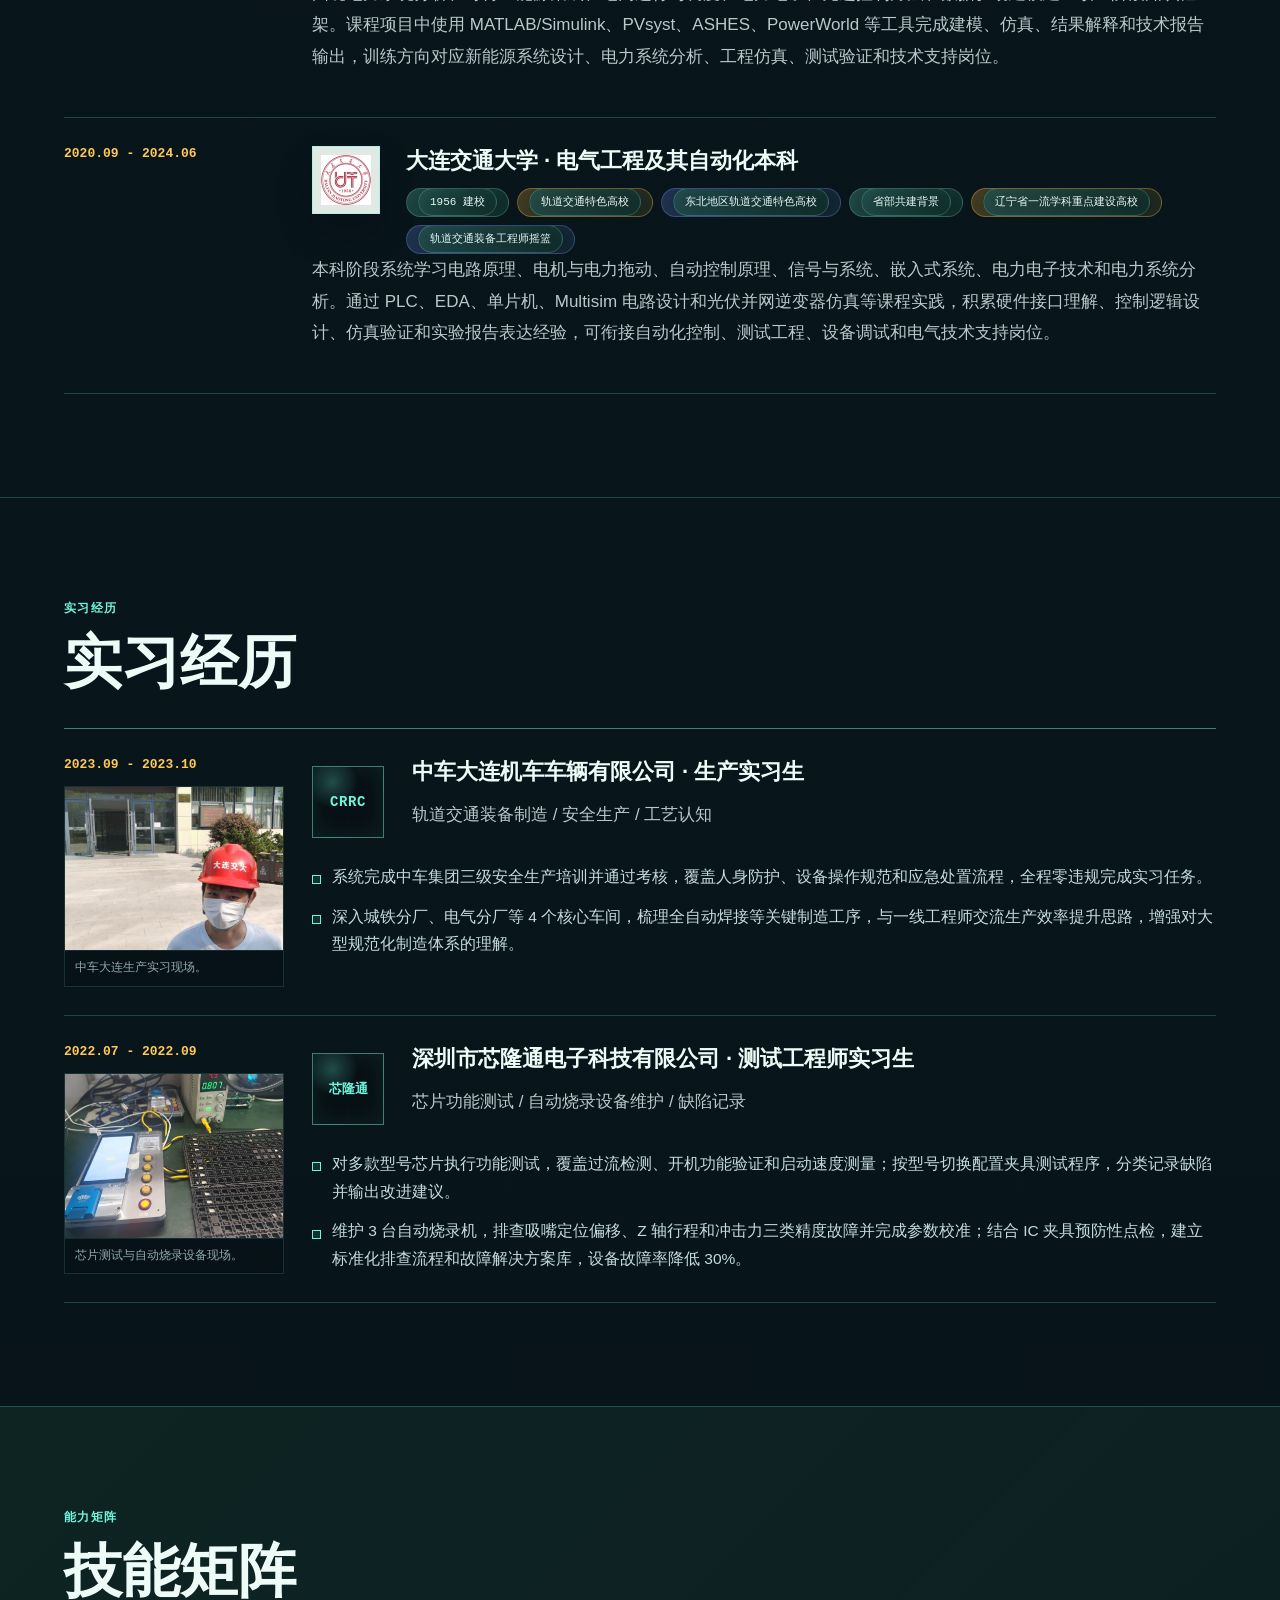
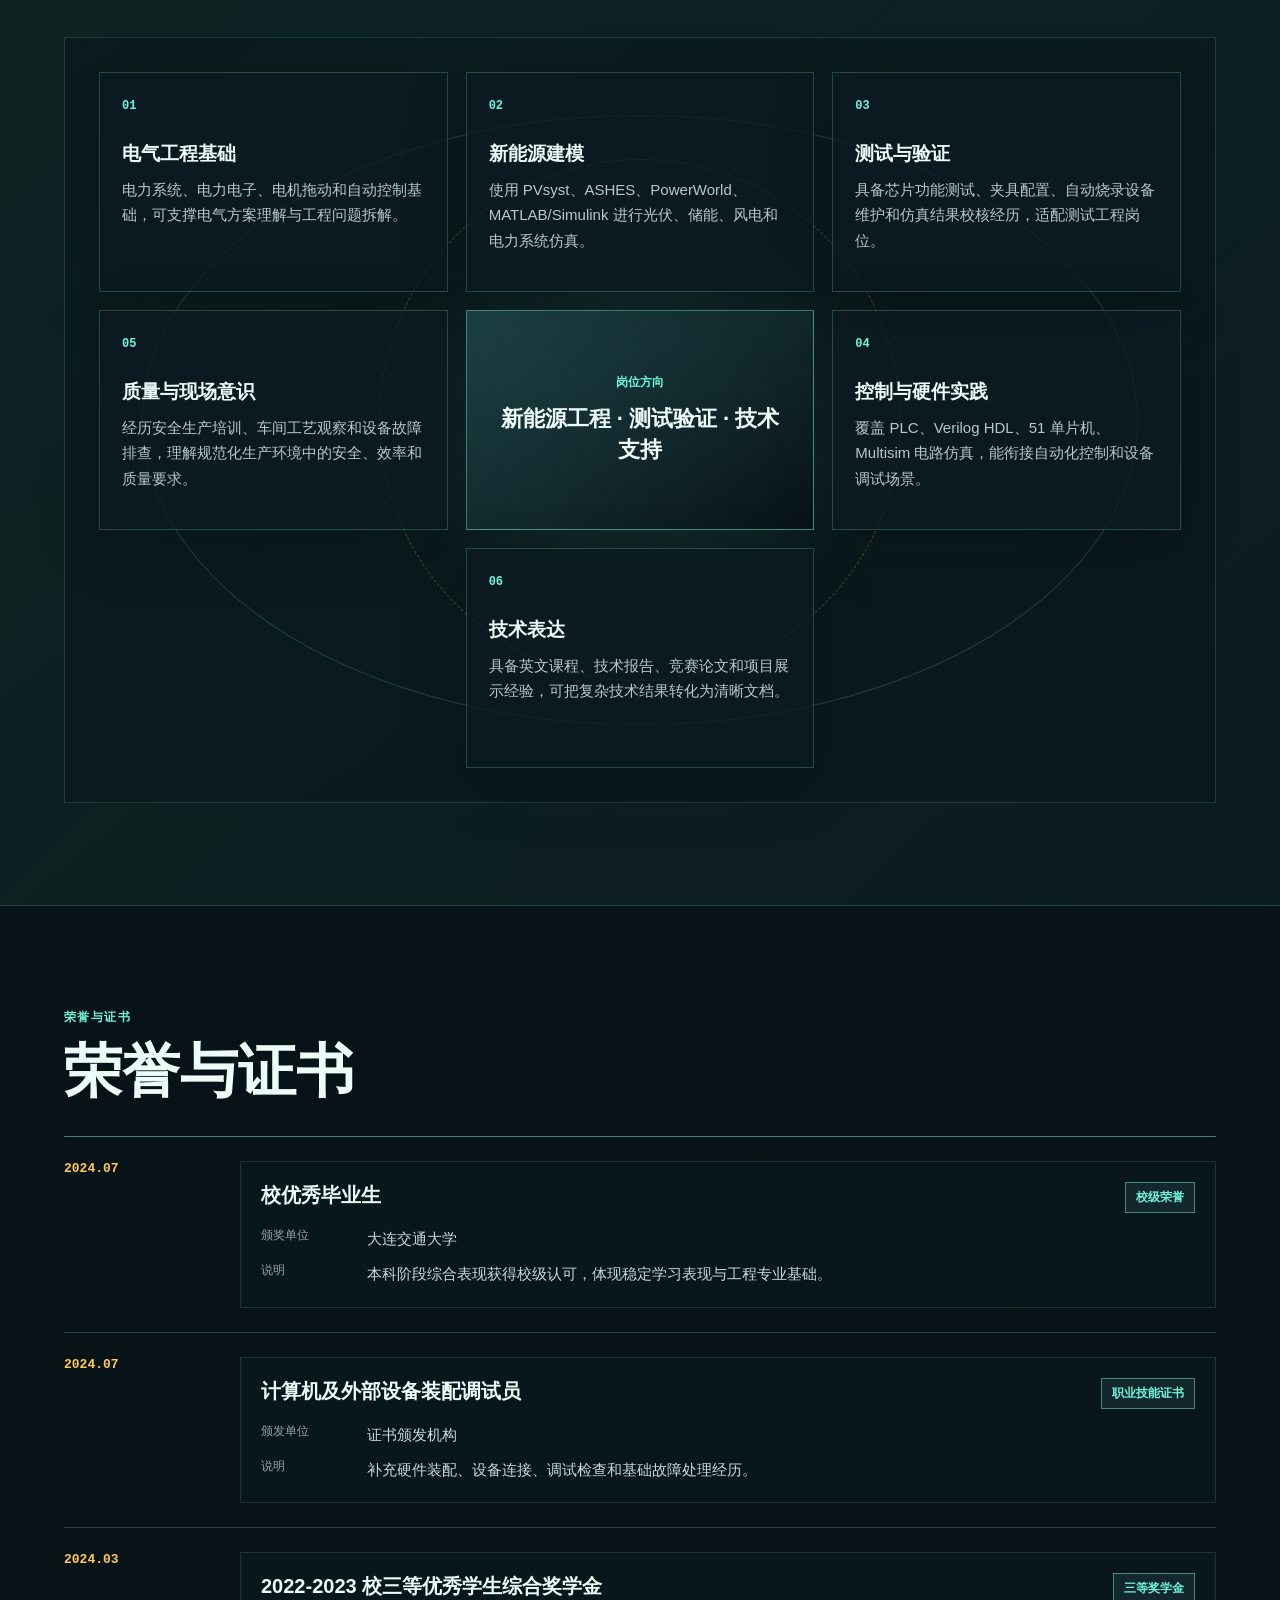
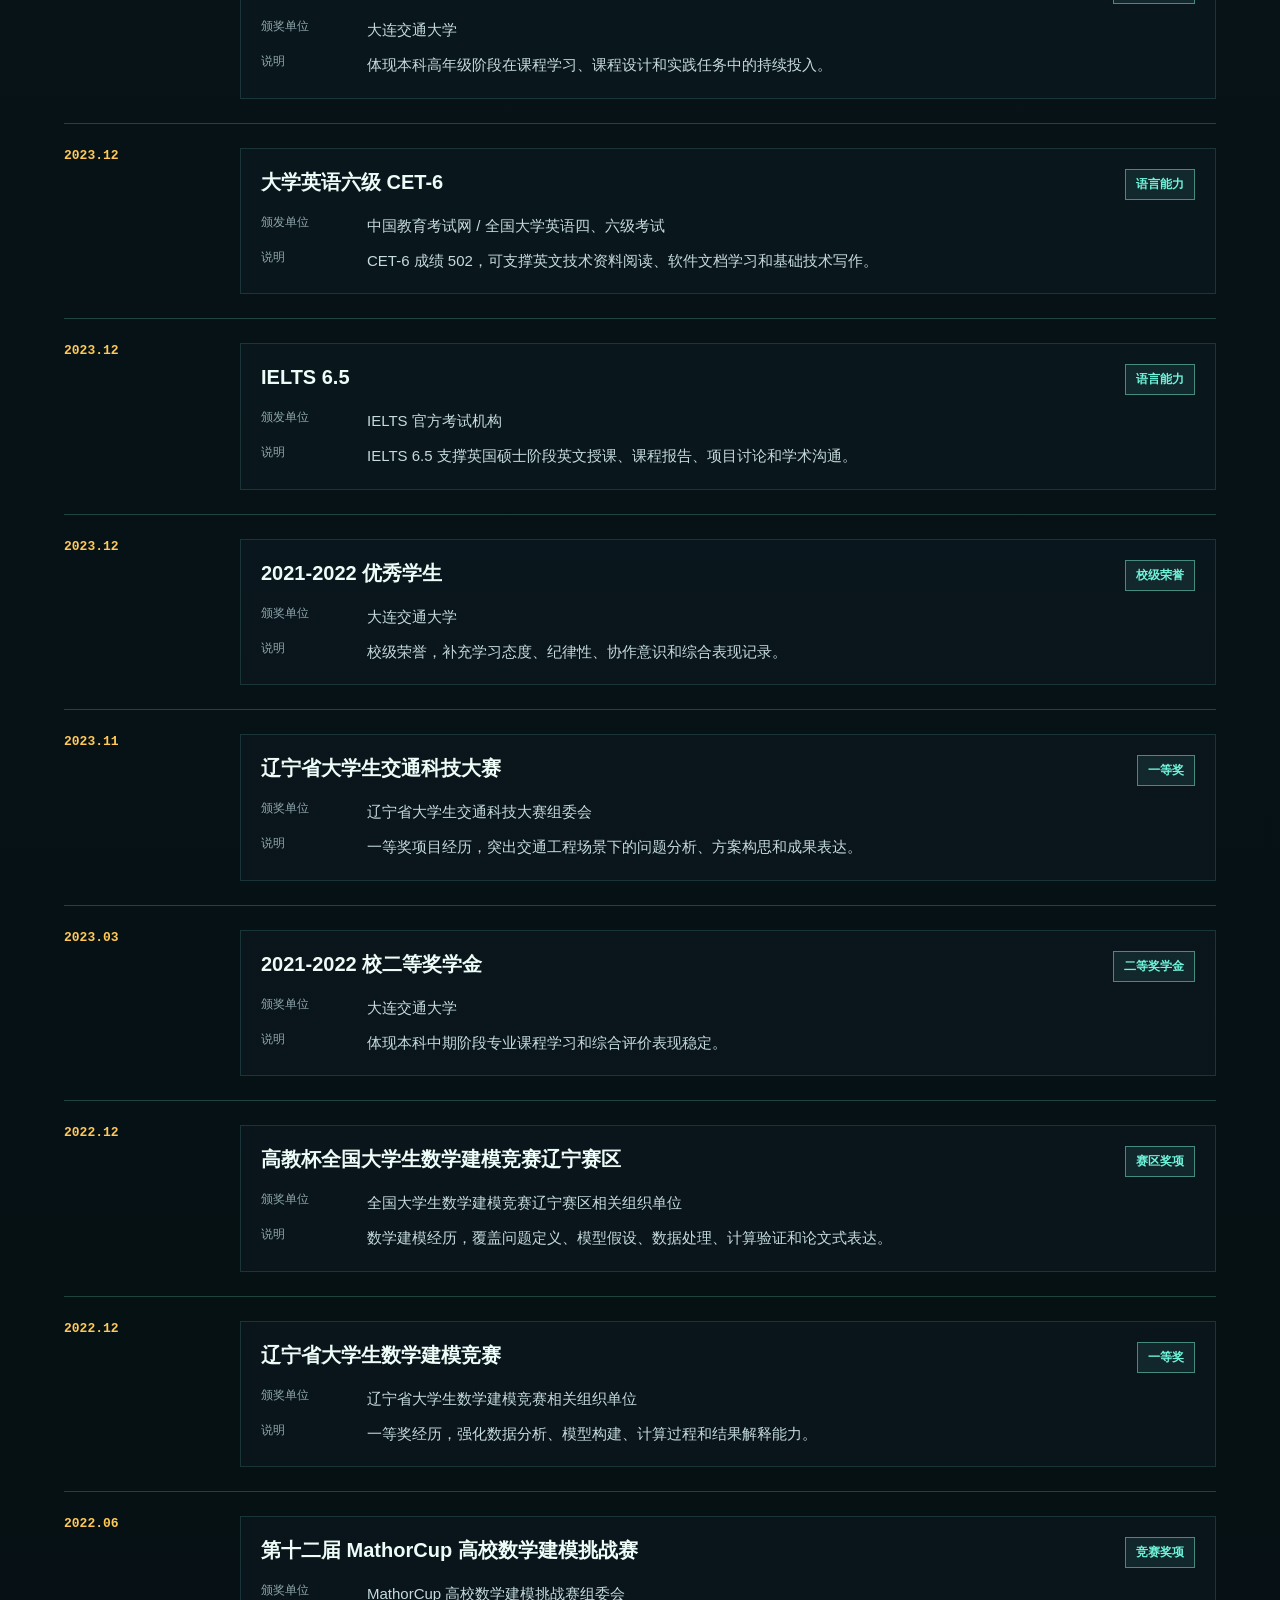
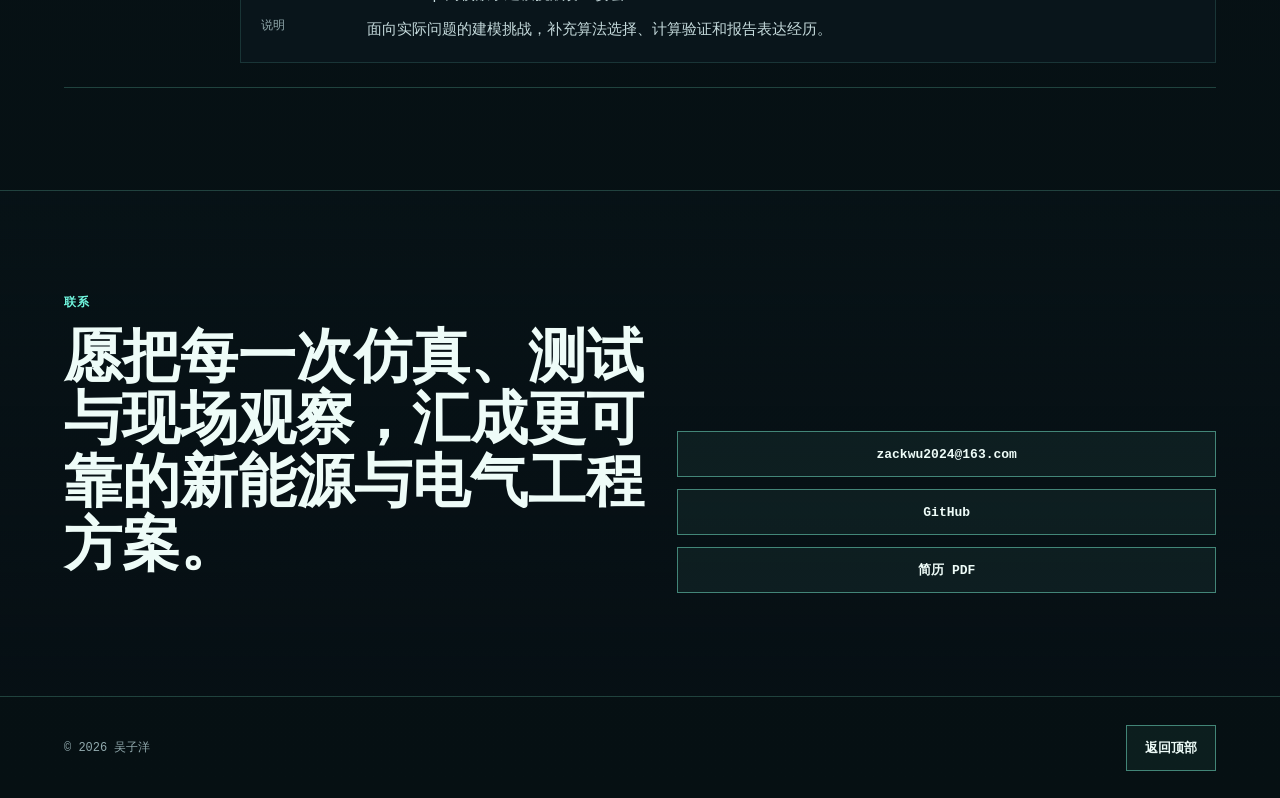
==== commit b43dbf8e: "Add power engineering laboratory project" ====
--- a/index.html
+++ b/index.html
@@ -309,6 +309,27 @@
 
             <div class="project-grid">
               <article class="project-card">
+                <img class="project-card-media-contain" src="./assets/projects/power-lab-card-01-buck-motor.svg" alt="Buck 变换器、电机测试和实验测量流程示意图" />
+                <span class="tag"><span class="lang lang-zh">电力电子 / 电机实验 / LTSpice</span><span class="lang lang-en">Power Electronics / Machines / LTSpice</span></span>
+                <h3>
+                  <span class="lang lang-zh">电力工程实验：Buck 变换器测试与感应电机特性分析</span>
+                  <span class="lang lang-en">Power Engineering Laboratory: Buck Converter Testing and Induction Motor Analysis</span>
+                </h3>
+                <p>
+                  <span class="lang lang-zh">
+                    基于硕士电力工程实验课程，完成 Buck 变换器硬件测量、LTSpice 仿真、电机等效电路参数估算、转矩-转速特性分析和启动暂态对比，把电力电子、电机理论和实验测量连接到工程调试场景。
+                  </span>
+                  <span class="lang lang-en">
+                    Completed a postgraduate power engineering laboratory project covering buck-converter hardware measurement, LTSpice simulation, induction-motor equivalent-circuit estimation, torque-speed analysis and start-up transient comparison.
+                  </span>
+                </p>
+                <a class="case-link" href="./projects/power-engineering-laboratory.html">
+                  <span class="lang lang-zh">查看项目详情</span>
+                  <span class="lang lang-en">View project details</span>
+                </a>
+              </article>
+
+              <article class="project-card">
               <img class="project-card-media-contain" src="./assets/projects/plc-card-01-training-unit-thumbnail.png" alt="PLC 实验箱和以太网接口示意图" />
               <span class="tag"><span class="lang lang-zh">PLC / 梯形图 / 电机控制</span><span class="lang lang-en">PLC / Ladder Logic / Motor Control</span></span>
               <h3>
--- a/styles.css
+++ b/styles.css
@@ -1681,6 +1681,15 @@
   font-size: 12px;
 }
 
+.workflow-step strong {
+  display: inline-flex;
+  margin-bottom: 18px;
+  color: var(--amber);
+  font-family: var(--mono);
+  font-size: 12px;
+  letter-spacing: 0.06em;
+}
+
 .workflow-step p {
   color: #b8c9cb;
   font-size: 16px;
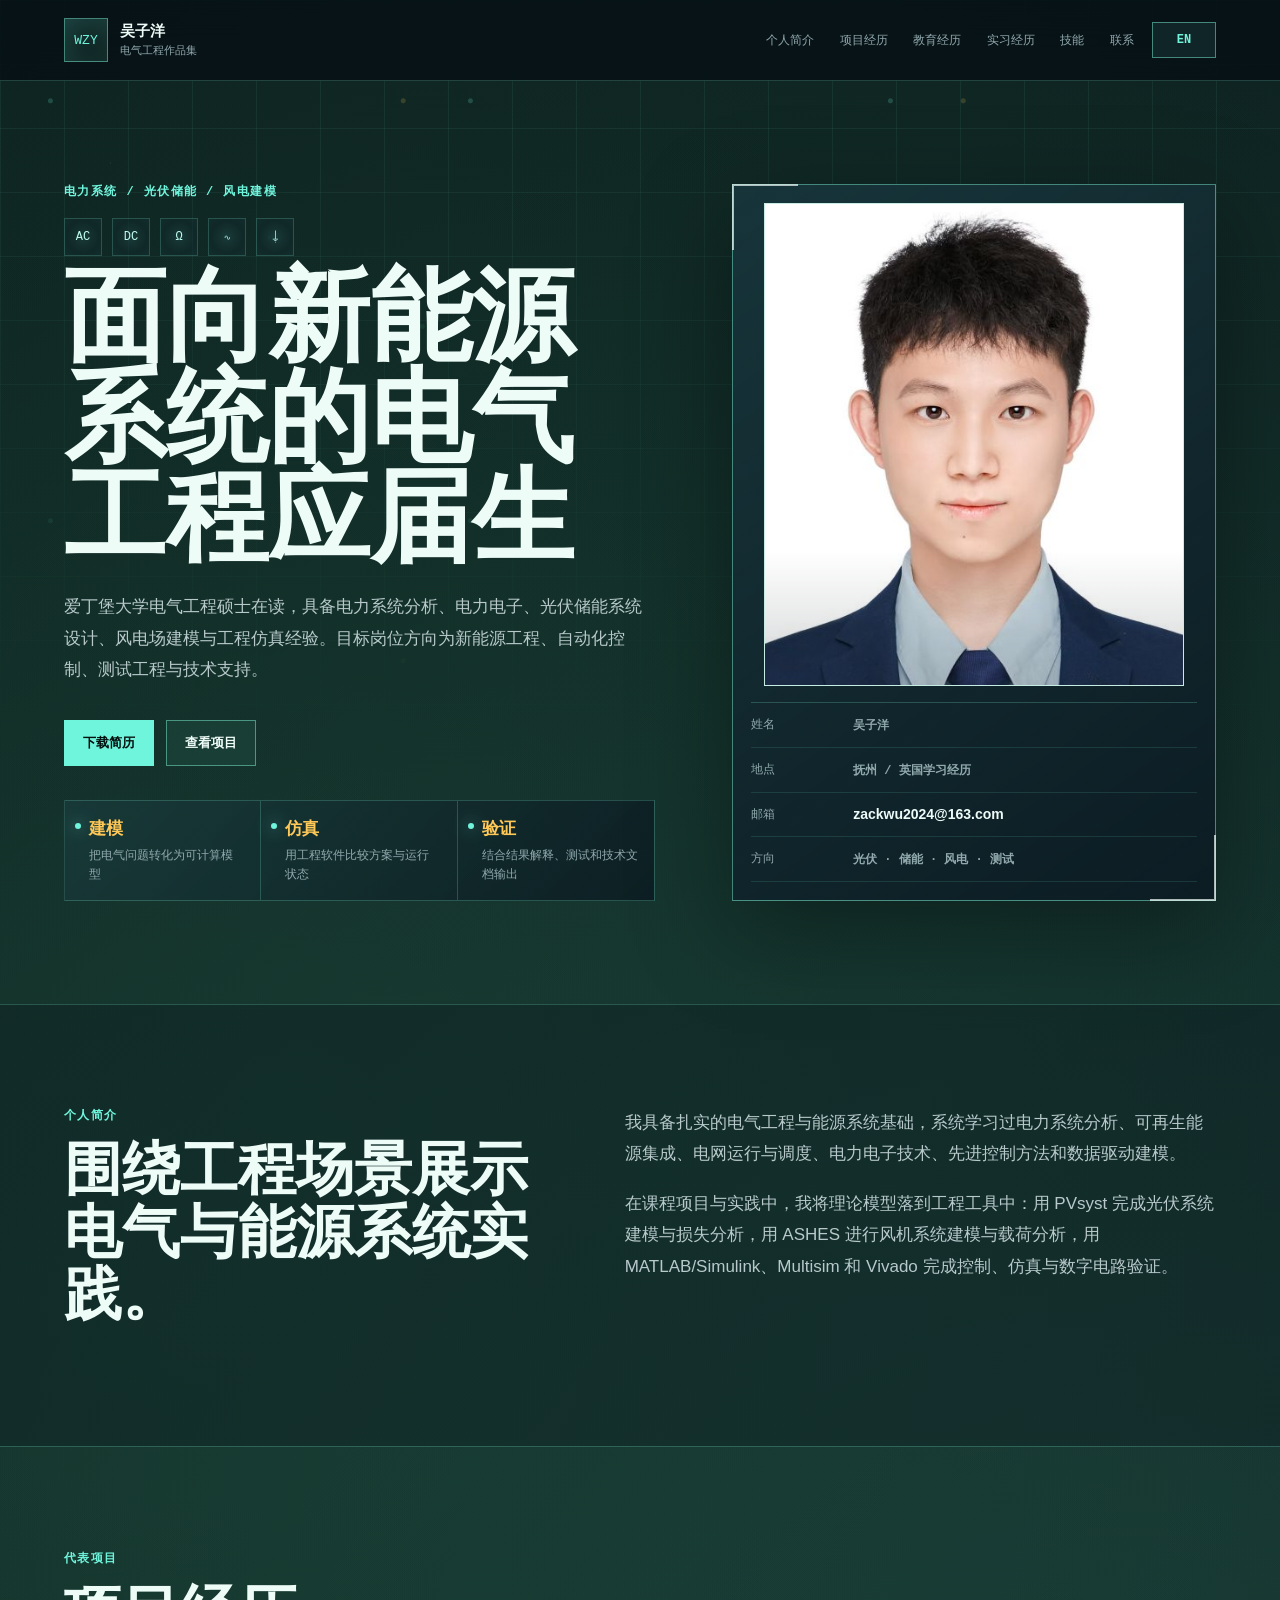
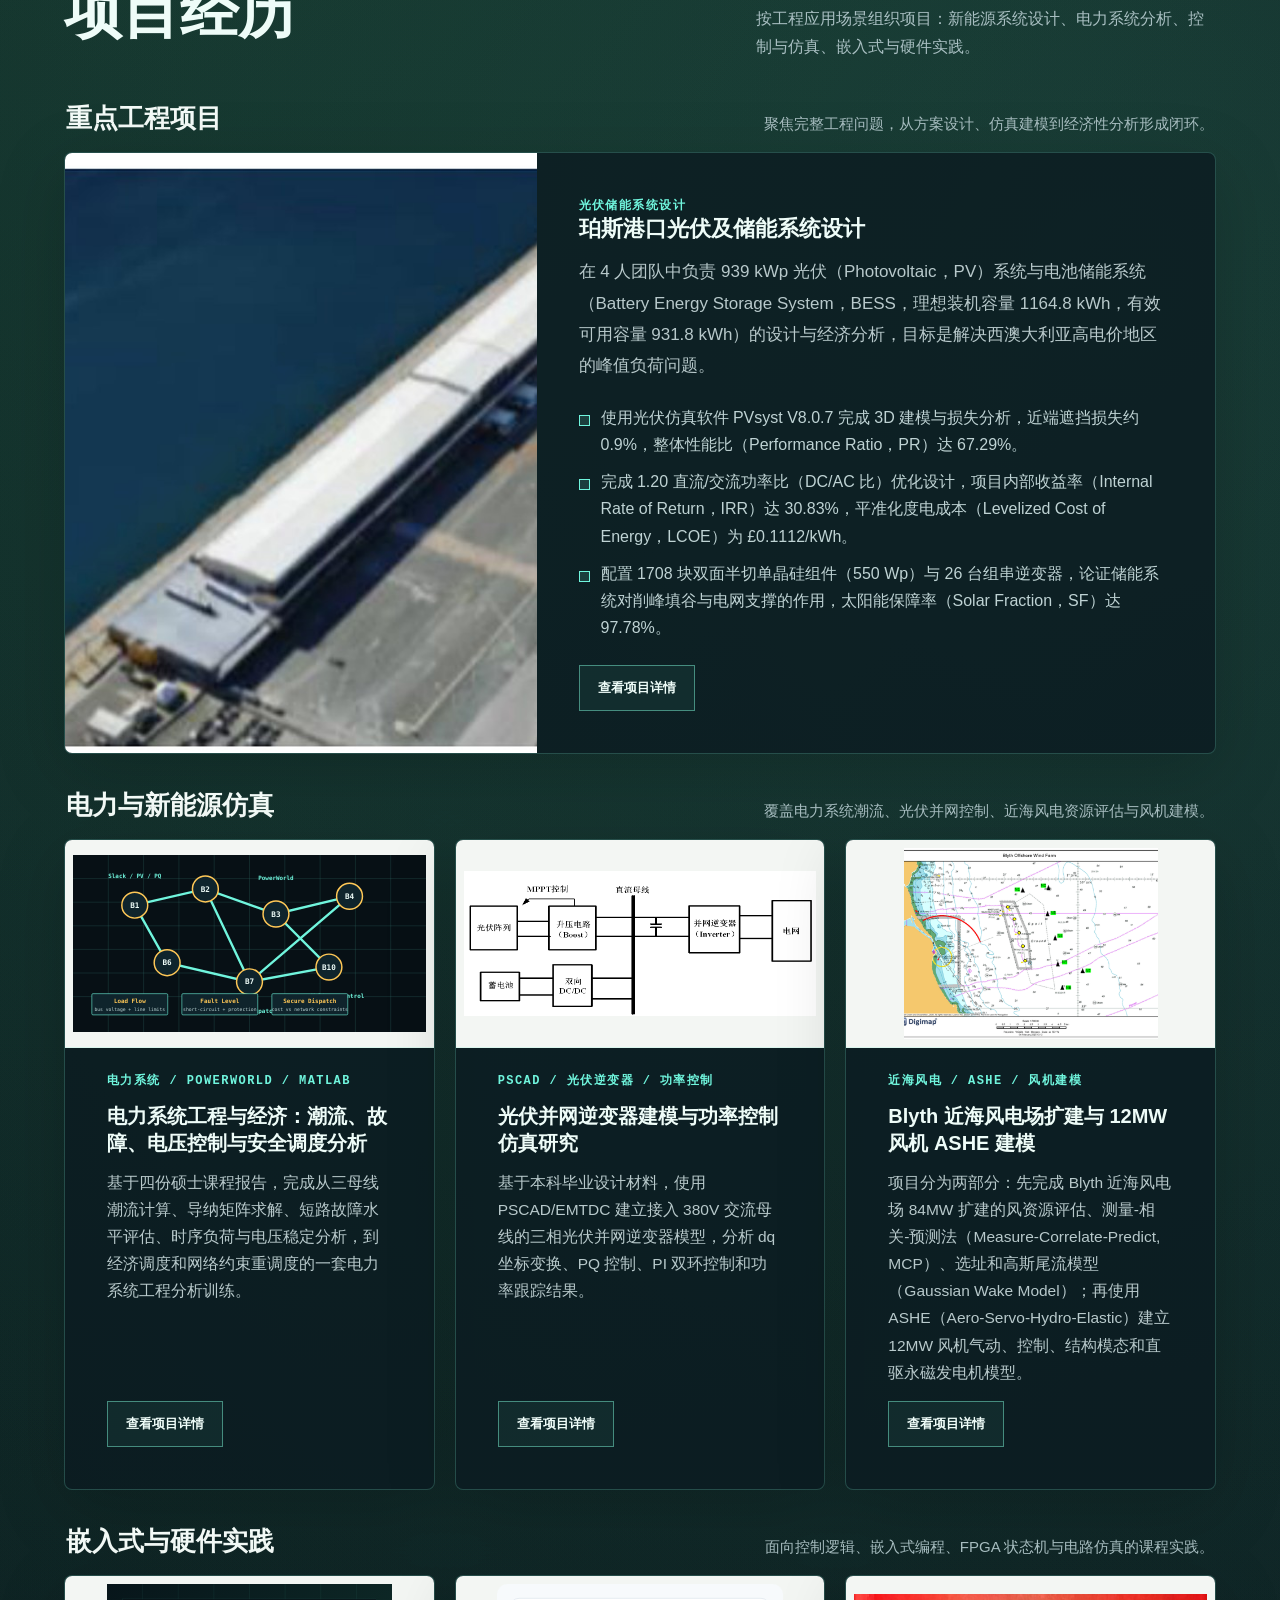
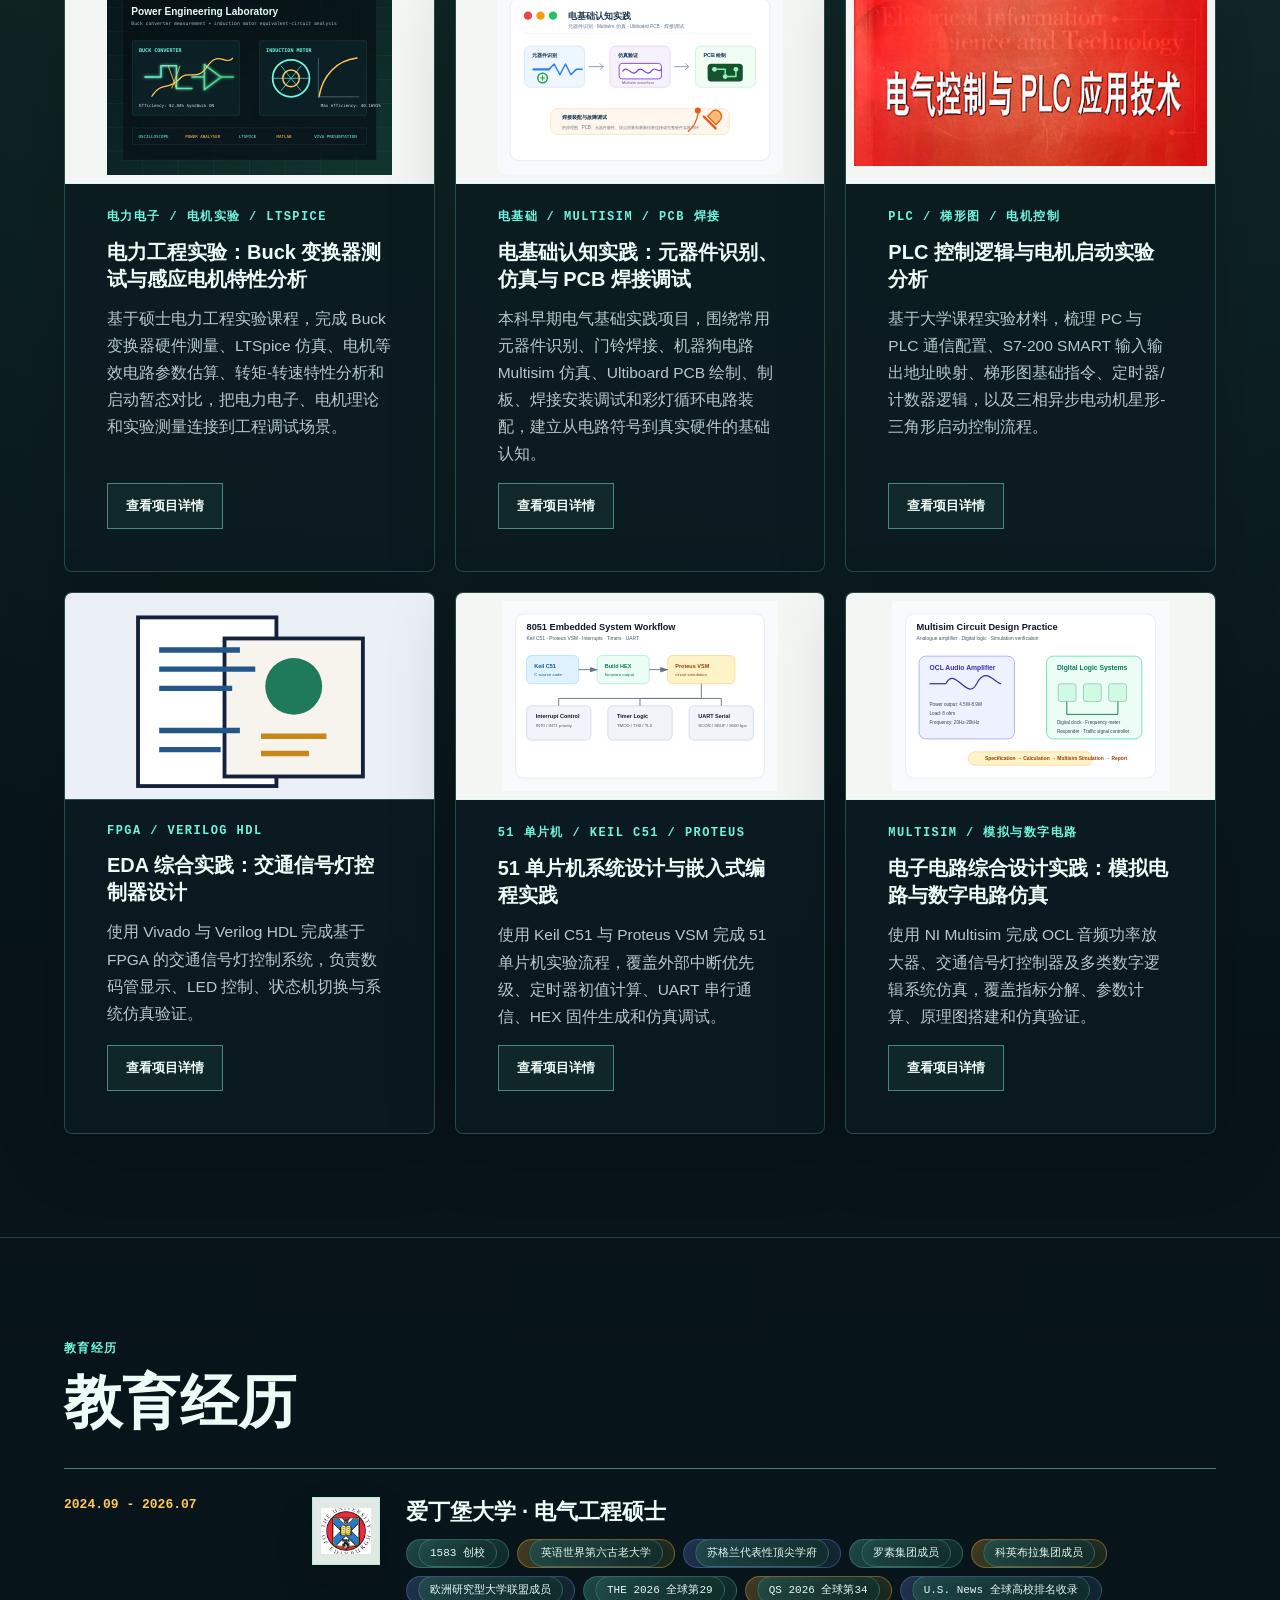
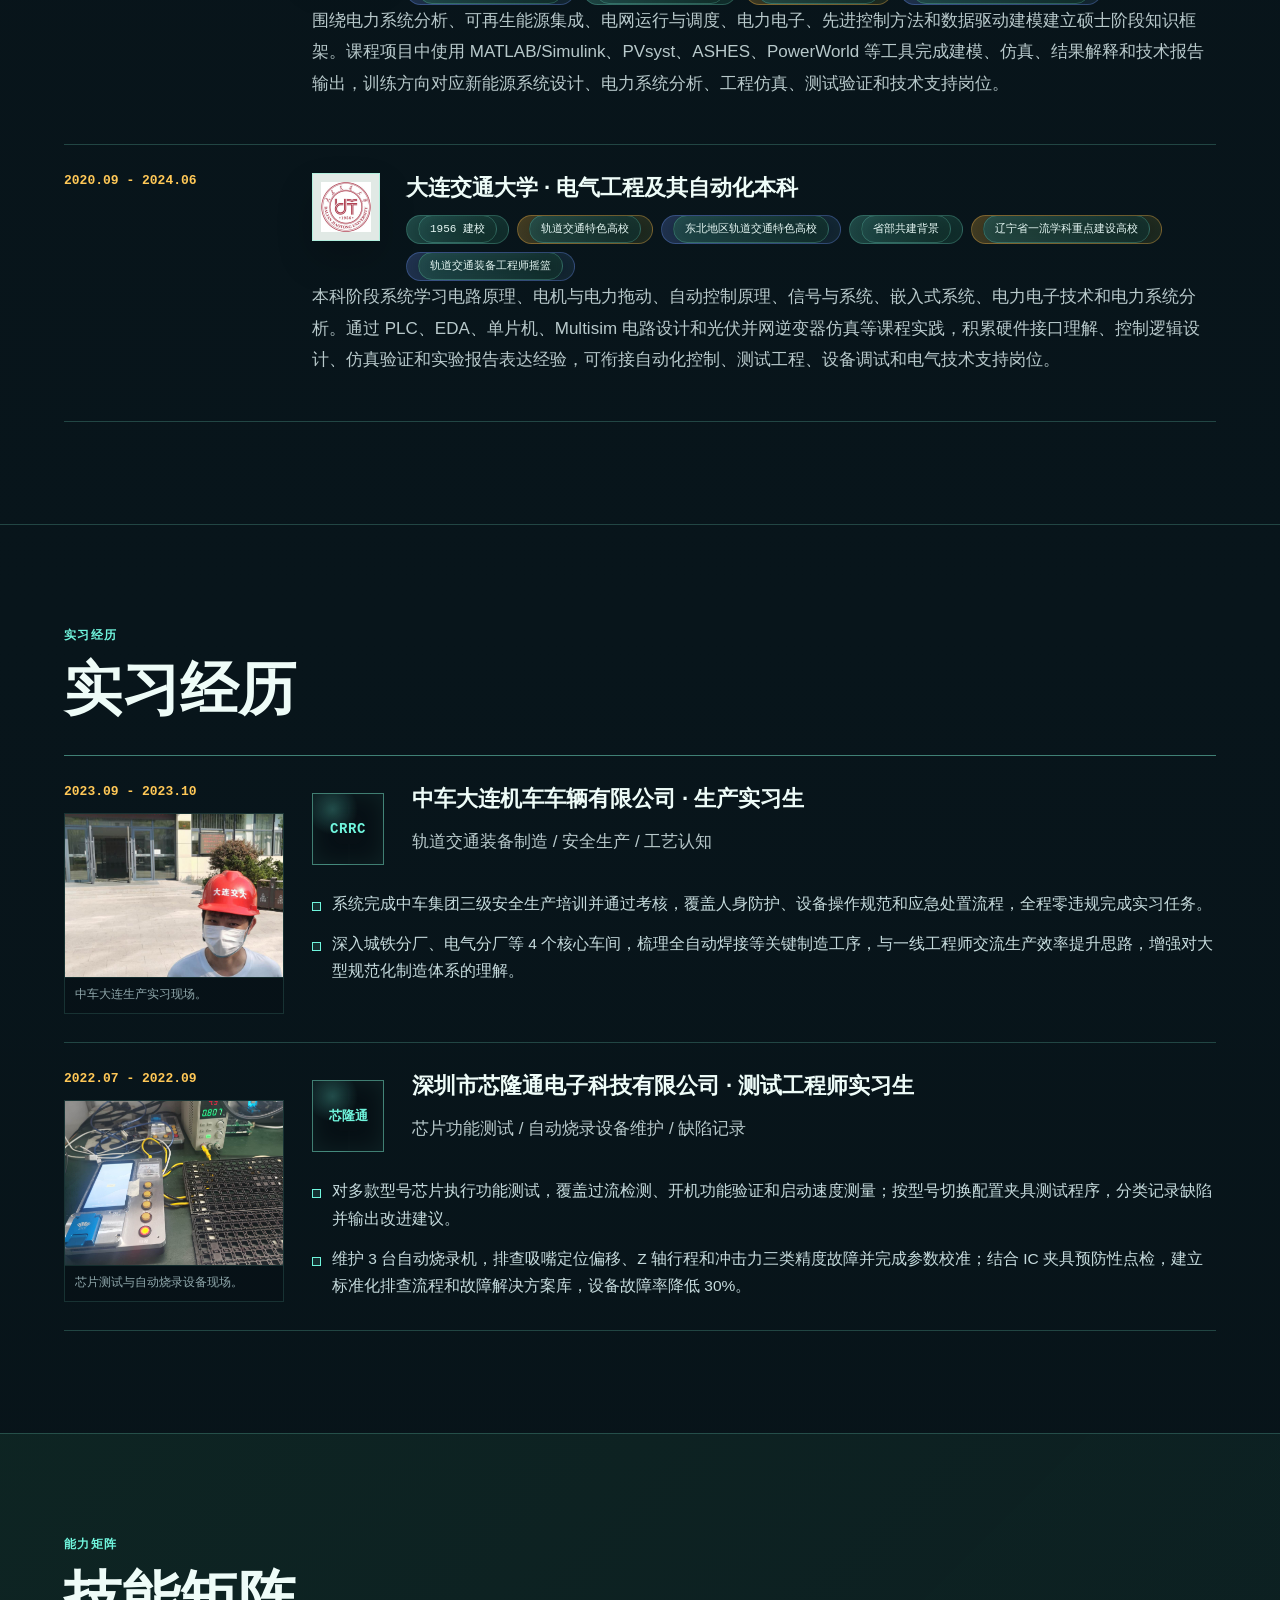
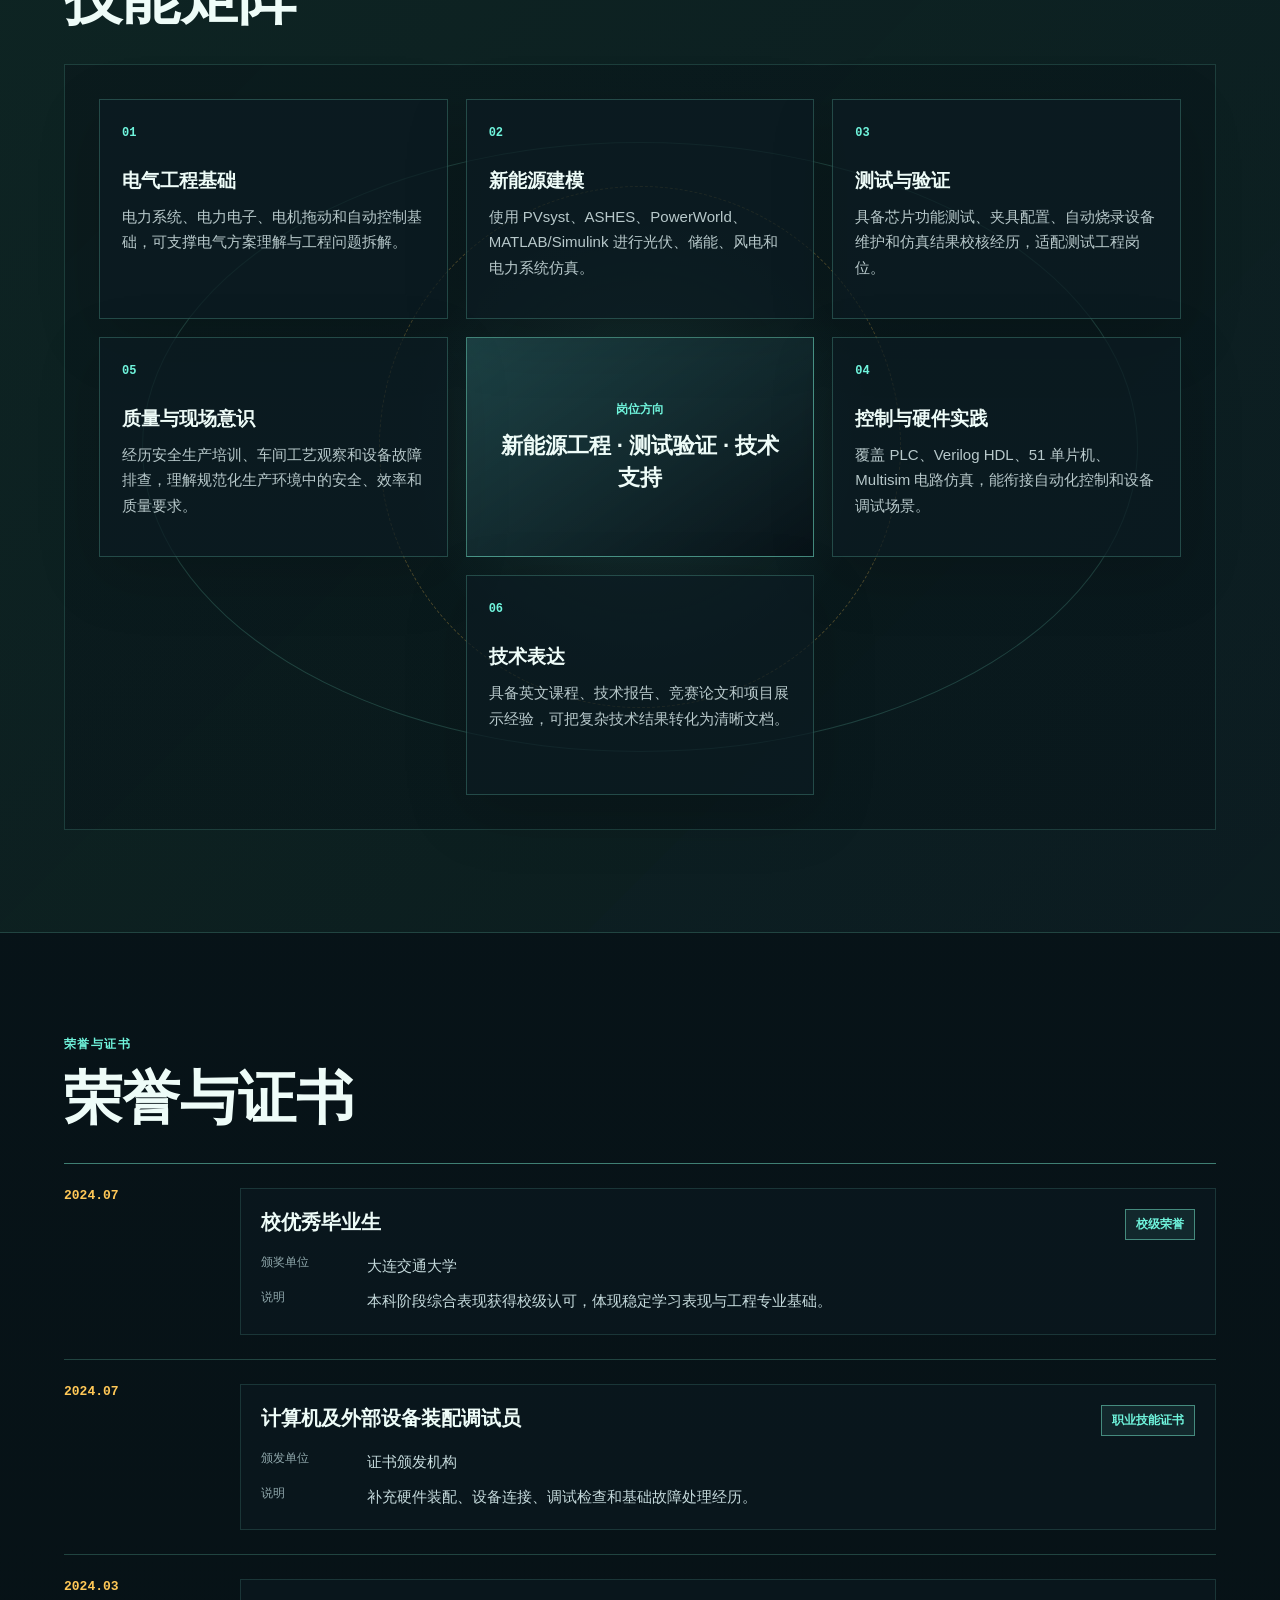
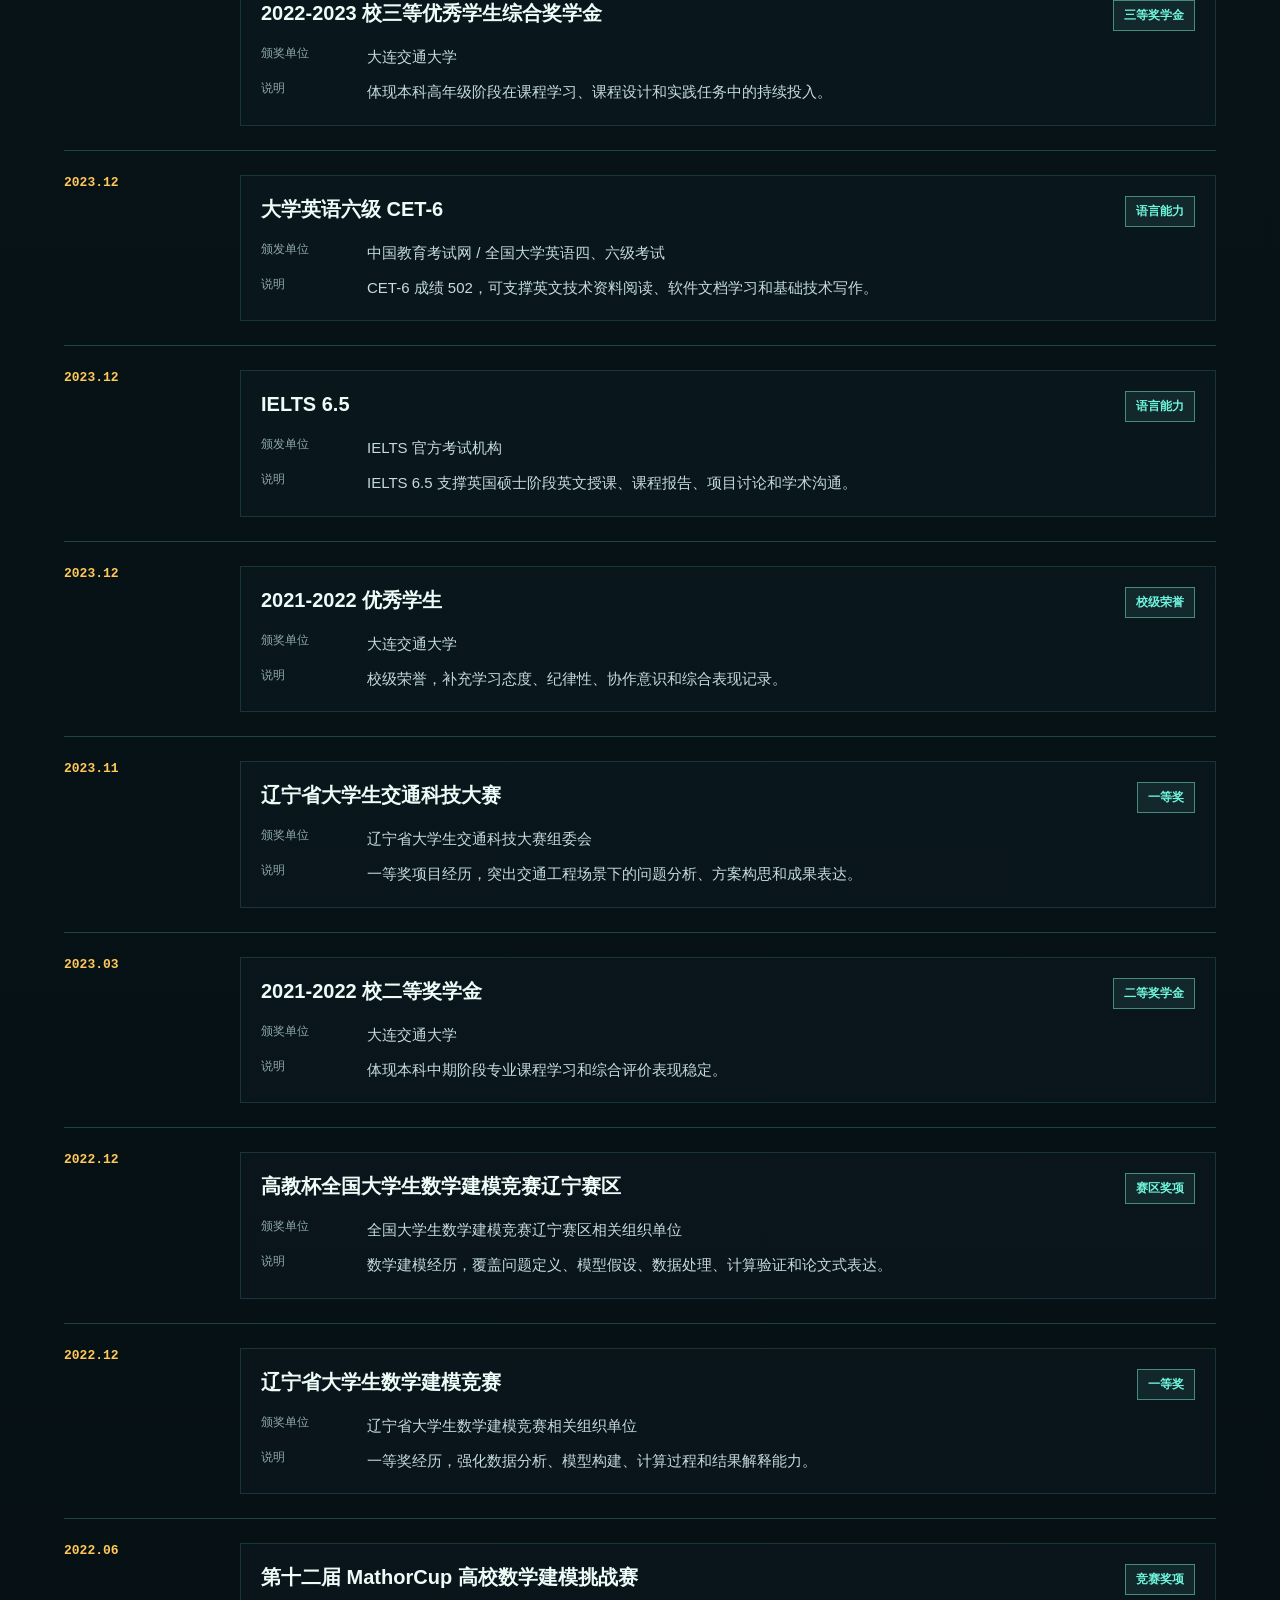
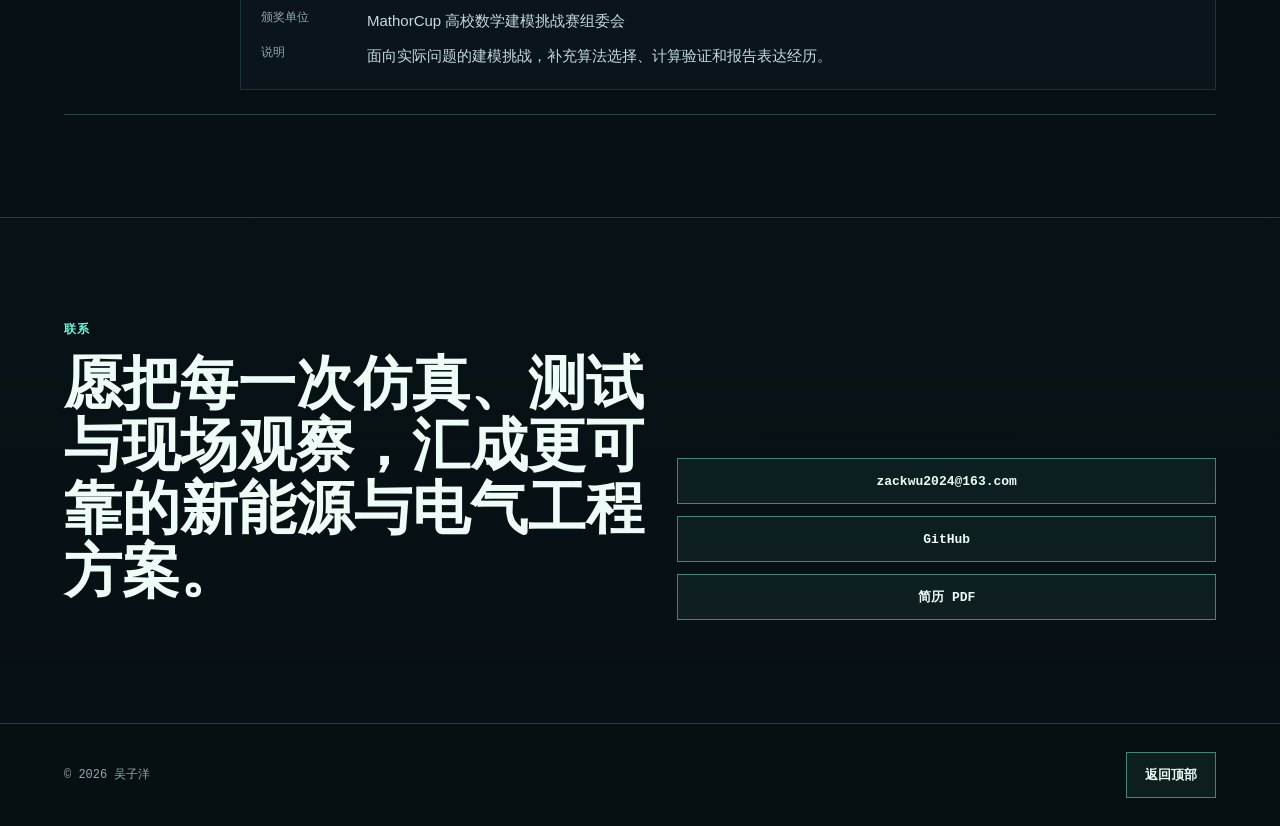
==== commit e4a20a57: "Add electrical foundation practice project" ====
--- a/index.html
+++ b/index.html
@@ -330,6 +330,27 @@
               </article>
 
               <article class="project-card">
+                <img class="project-card-media-contain" src="./assets/projects/electrical-foundation-card-01-components-pcb.svg" alt="电基础认知实践中的元器件识别、Multisim 仿真、PCB 绘制和焊接调试流程示意图" />
+                <span class="tag"><span class="lang lang-zh">电基础 / Multisim / PCB 焊接</span><span class="lang lang-en">Electrical Foundation / Multisim / PCB Soldering</span></span>
+                <h3>
+                  <span class="lang lang-zh">电基础认知实践：元器件识别、仿真与 PCB 焊接调试</span>
+                  <span class="lang lang-en">Electrical Foundation Practice: Components, Simulation and PCB Debugging</span>
+                </h3>
+                <p>
+                  <span class="lang lang-zh">
+                    本科早期电气基础实践项目，围绕常用元器件识别、门铃焊接、机器狗电路 Multisim 仿真、Ultiboard PCB 绘制、制板、焊接安装调试和彩灯循环电路装配，建立从电路符号到真实硬件的基础认知。
+                  </span>
+                  <span class="lang lang-en">
+                    Completed an early undergraduate electrical foundation project covering component recognition, soldering, Multisim circuit simulation, Ultiboard PCB layout, board making, assembly debugging and cyclic light-circuit construction.
+                  </span>
+                </p>
+                <a class="case-link" href="./projects/electrical-foundation-practice.html">
+                  <span class="lang lang-zh">查看项目详情</span>
+                  <span class="lang lang-en">View project details</span>
+                </a>
+              </article>
+
+              <article class="project-card">
               <img class="project-card-media-contain" src="./assets/projects/plc-card-01-training-unit-thumbnail.png" alt="PLC 实验箱和以太网接口示意图" />
               <span class="tag"><span class="lang lang-zh">PLC / 梯形图 / 电机控制</span><span class="lang lang-en">PLC / Ladder Logic / Motor Control</span></span>
               <h3>
--- a/styles.css
+++ b/styles.css
@@ -467,6 +467,8 @@
 }
 
 .brief-table-wrap {
+  width: 100%;
+  max-width: 100%;
   overflow-x: auto;
 }
 
@@ -1007,6 +1009,7 @@
 }
 
 .case-study {
+  overflow: hidden;
   margin-top: 28px;
   border: 1px solid var(--line-strong);
   background:
@@ -1168,6 +1171,40 @@
   font-size: 14px;
   letter-spacing: 0.08em;
   text-transform: uppercase;
+}
+
+.project-rationale {
+  margin-top: 18px;
+}
+
+.rationale-grid {
+  display: grid;
+  grid-template-columns: repeat(3, minmax(0, 1fr));
+  gap: 16px;
+}
+
+.rationale-grid article {
+  border: 1px solid rgba(126, 247, 215, 0.14);
+  background:
+    linear-gradient(180deg, rgba(112, 245, 221, 0.06), transparent),
+    rgba(7, 16, 21, 0.34);
+  padding: 18px;
+}
+
+.rationale-grid strong {
+  display: inline-flex;
+  margin-bottom: 12px;
+  color: var(--amber);
+  font-family: var(--mono);
+  font-size: 12px;
+  letter-spacing: 0.06em;
+}
+
+.rationale-grid p {
+  margin: 0;
+  color: #c6dbdd;
+  font-size: 14.5px;
+  line-height: 1.74;
 }
 
 .star-list {
@@ -1865,6 +1902,7 @@
   .case-grid,
   .case-map,
   .result-emphasis,
+  .rationale-grid,
   .skills-grid,
   .skills-loop,
   .workflow-grid {
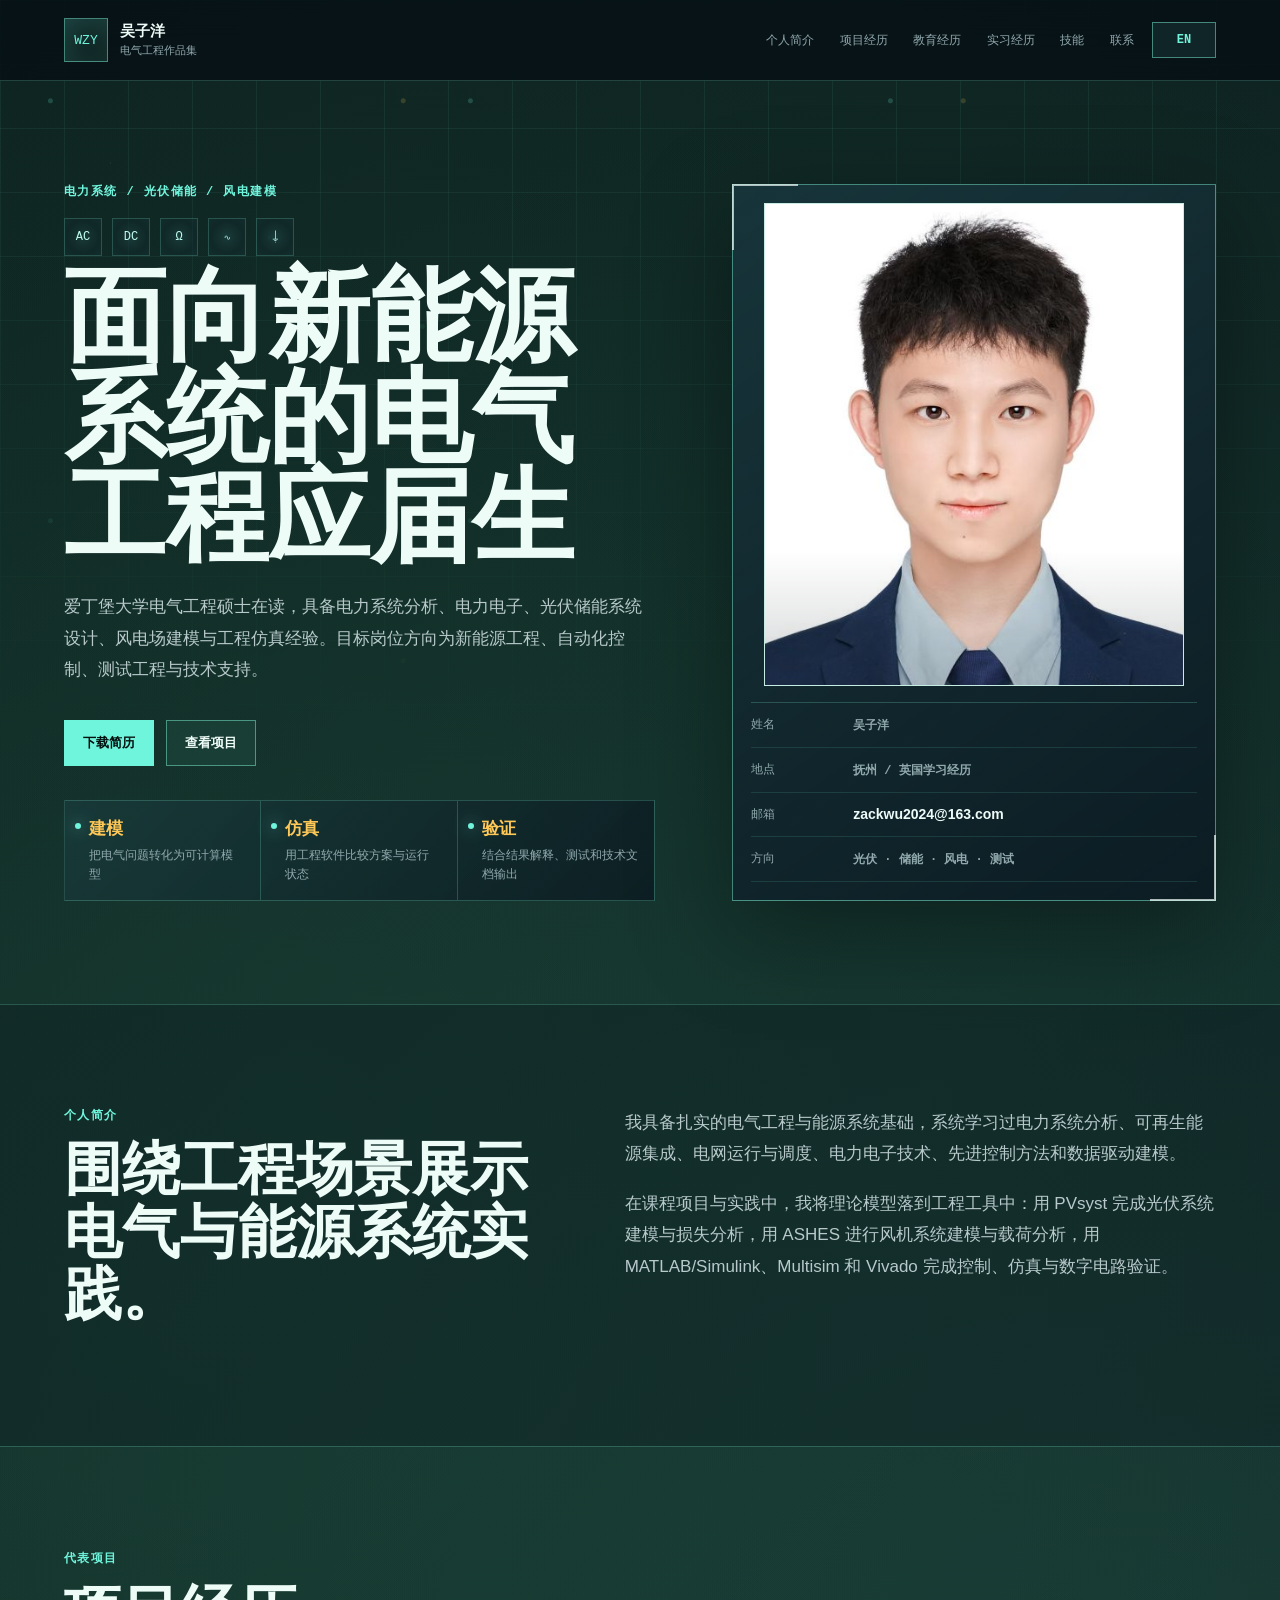
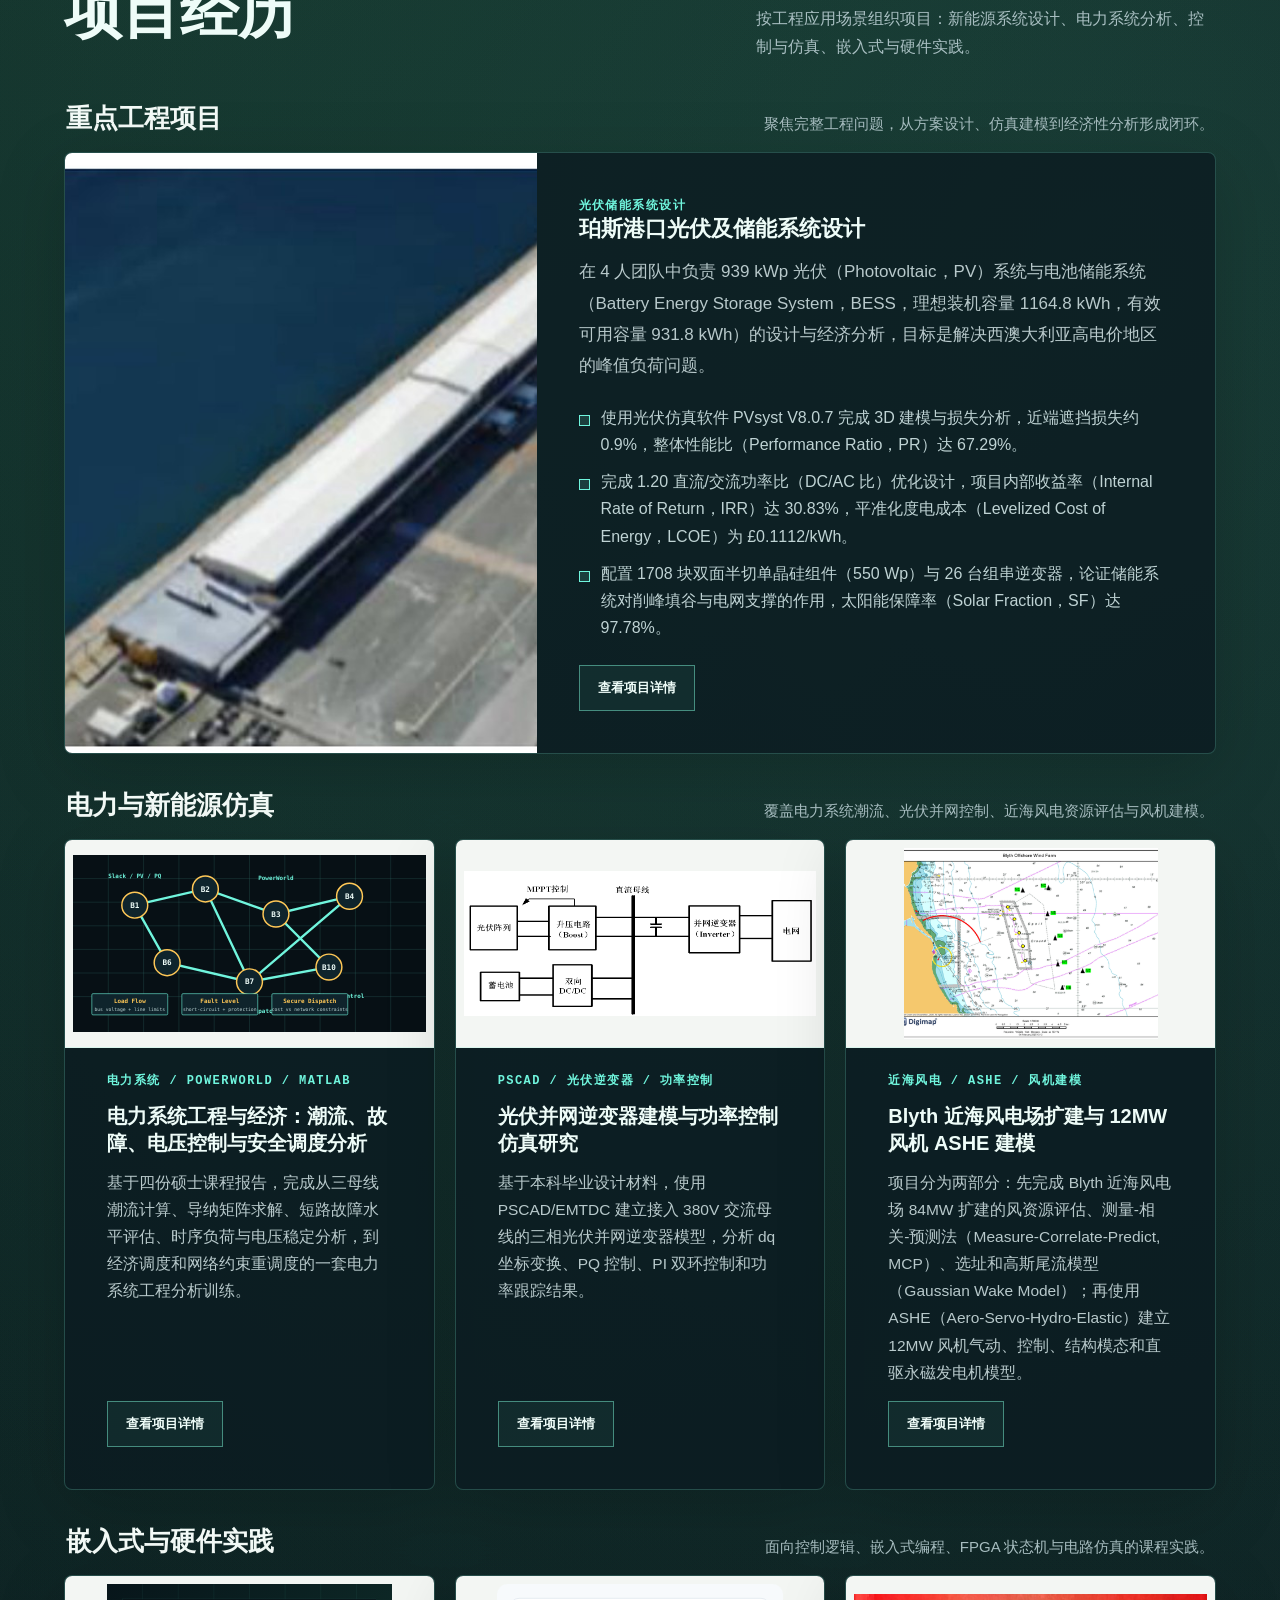
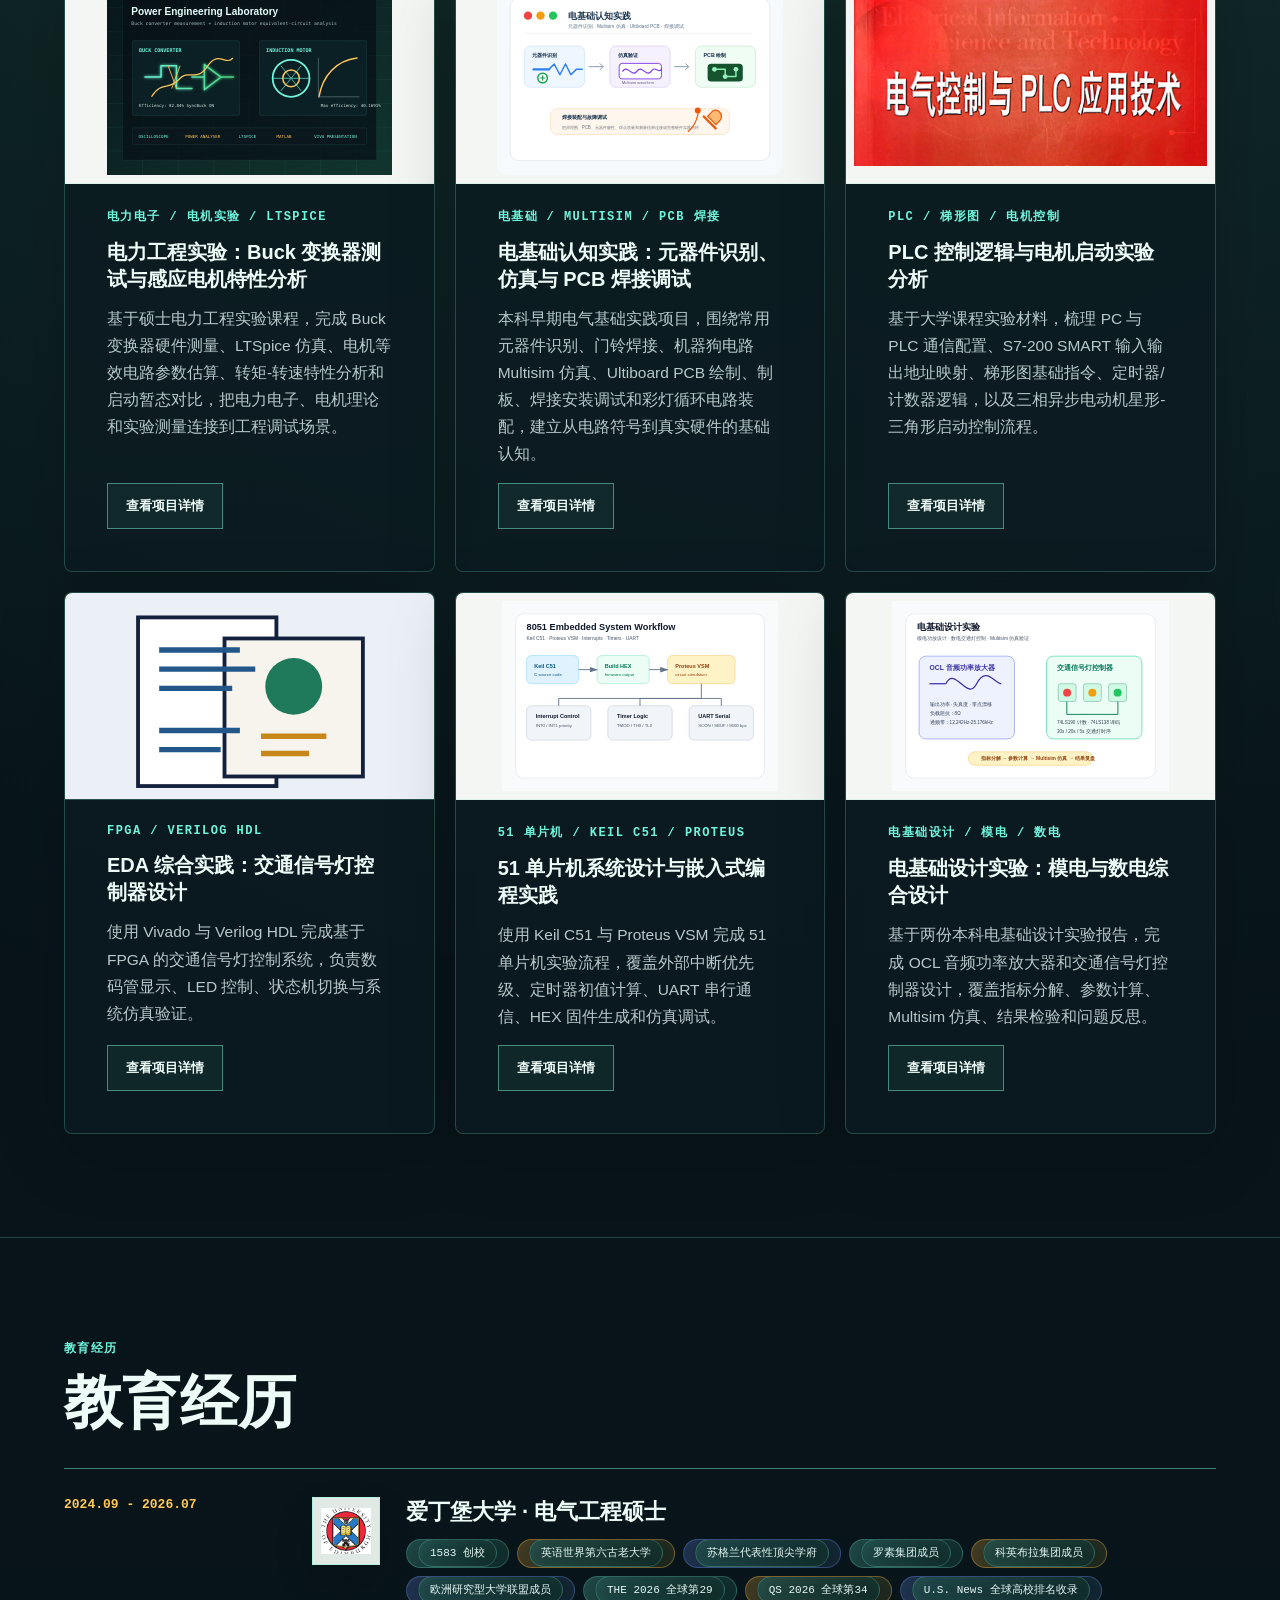
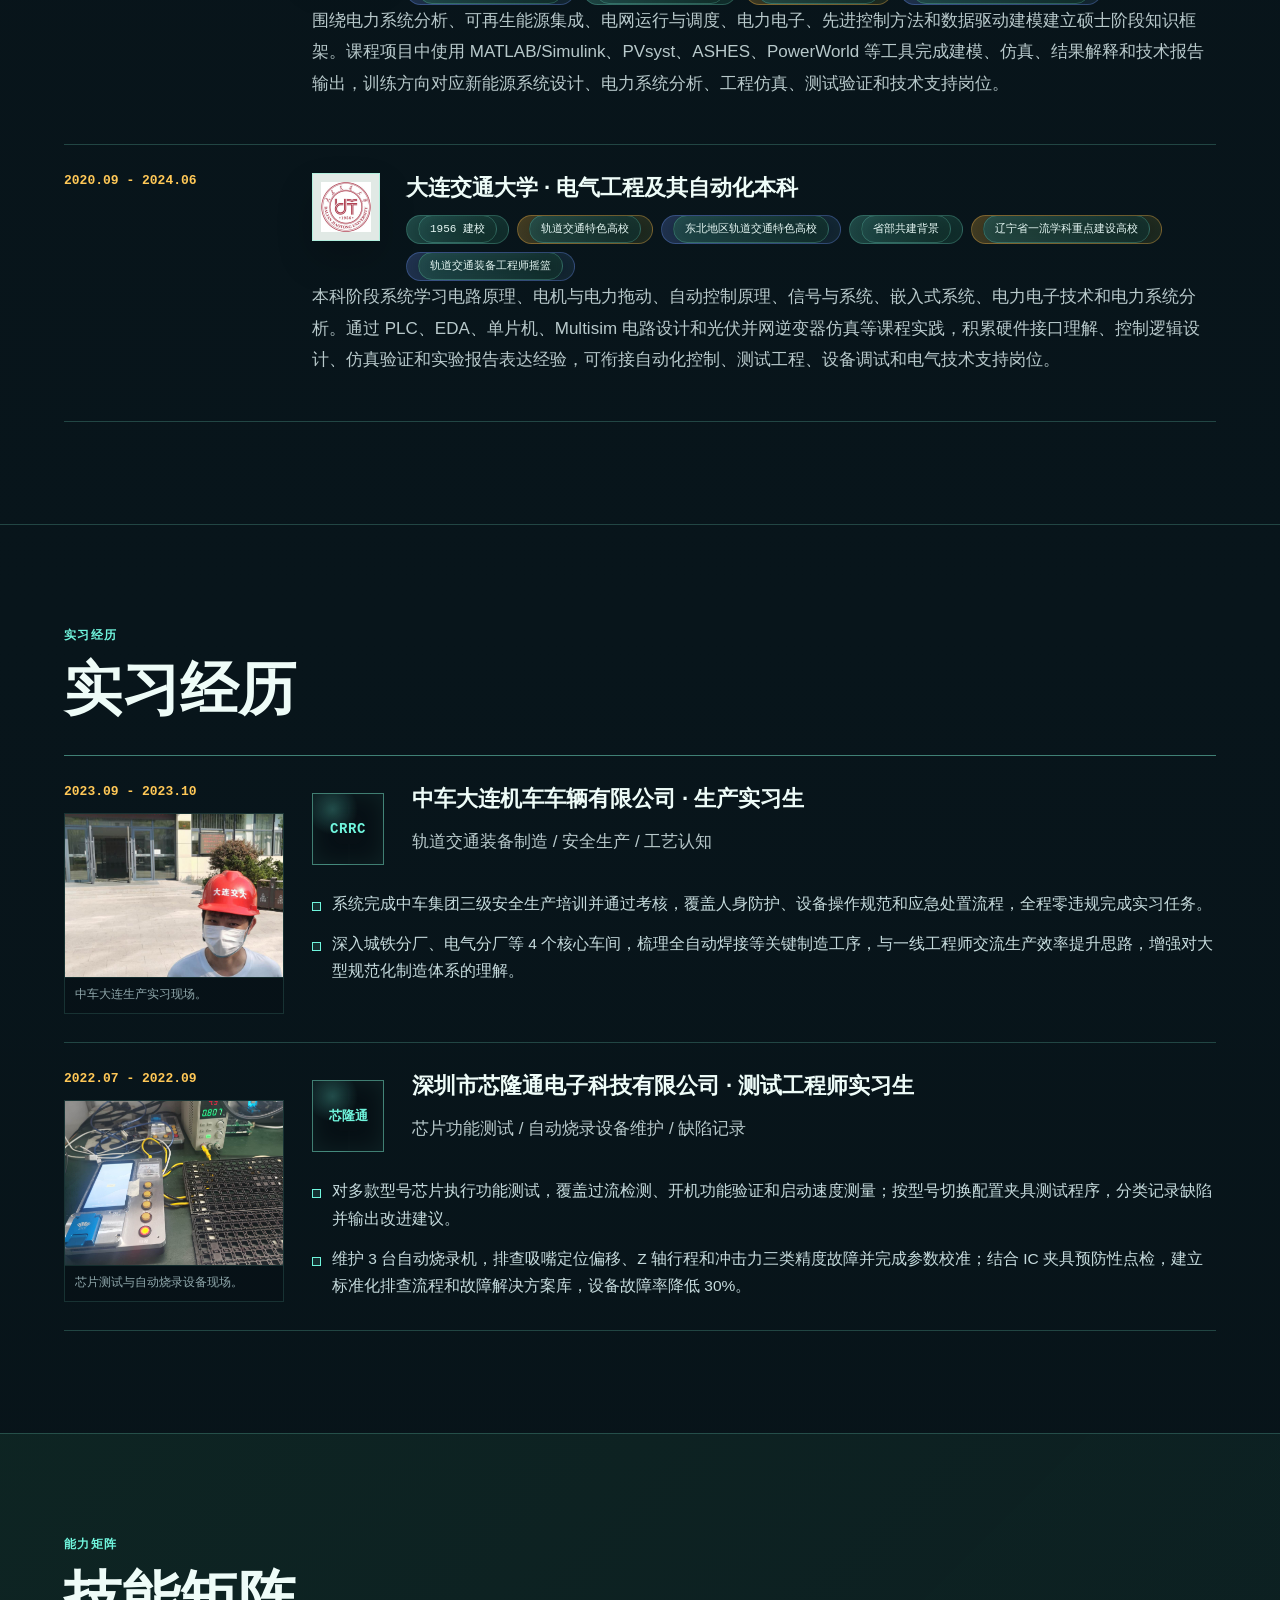
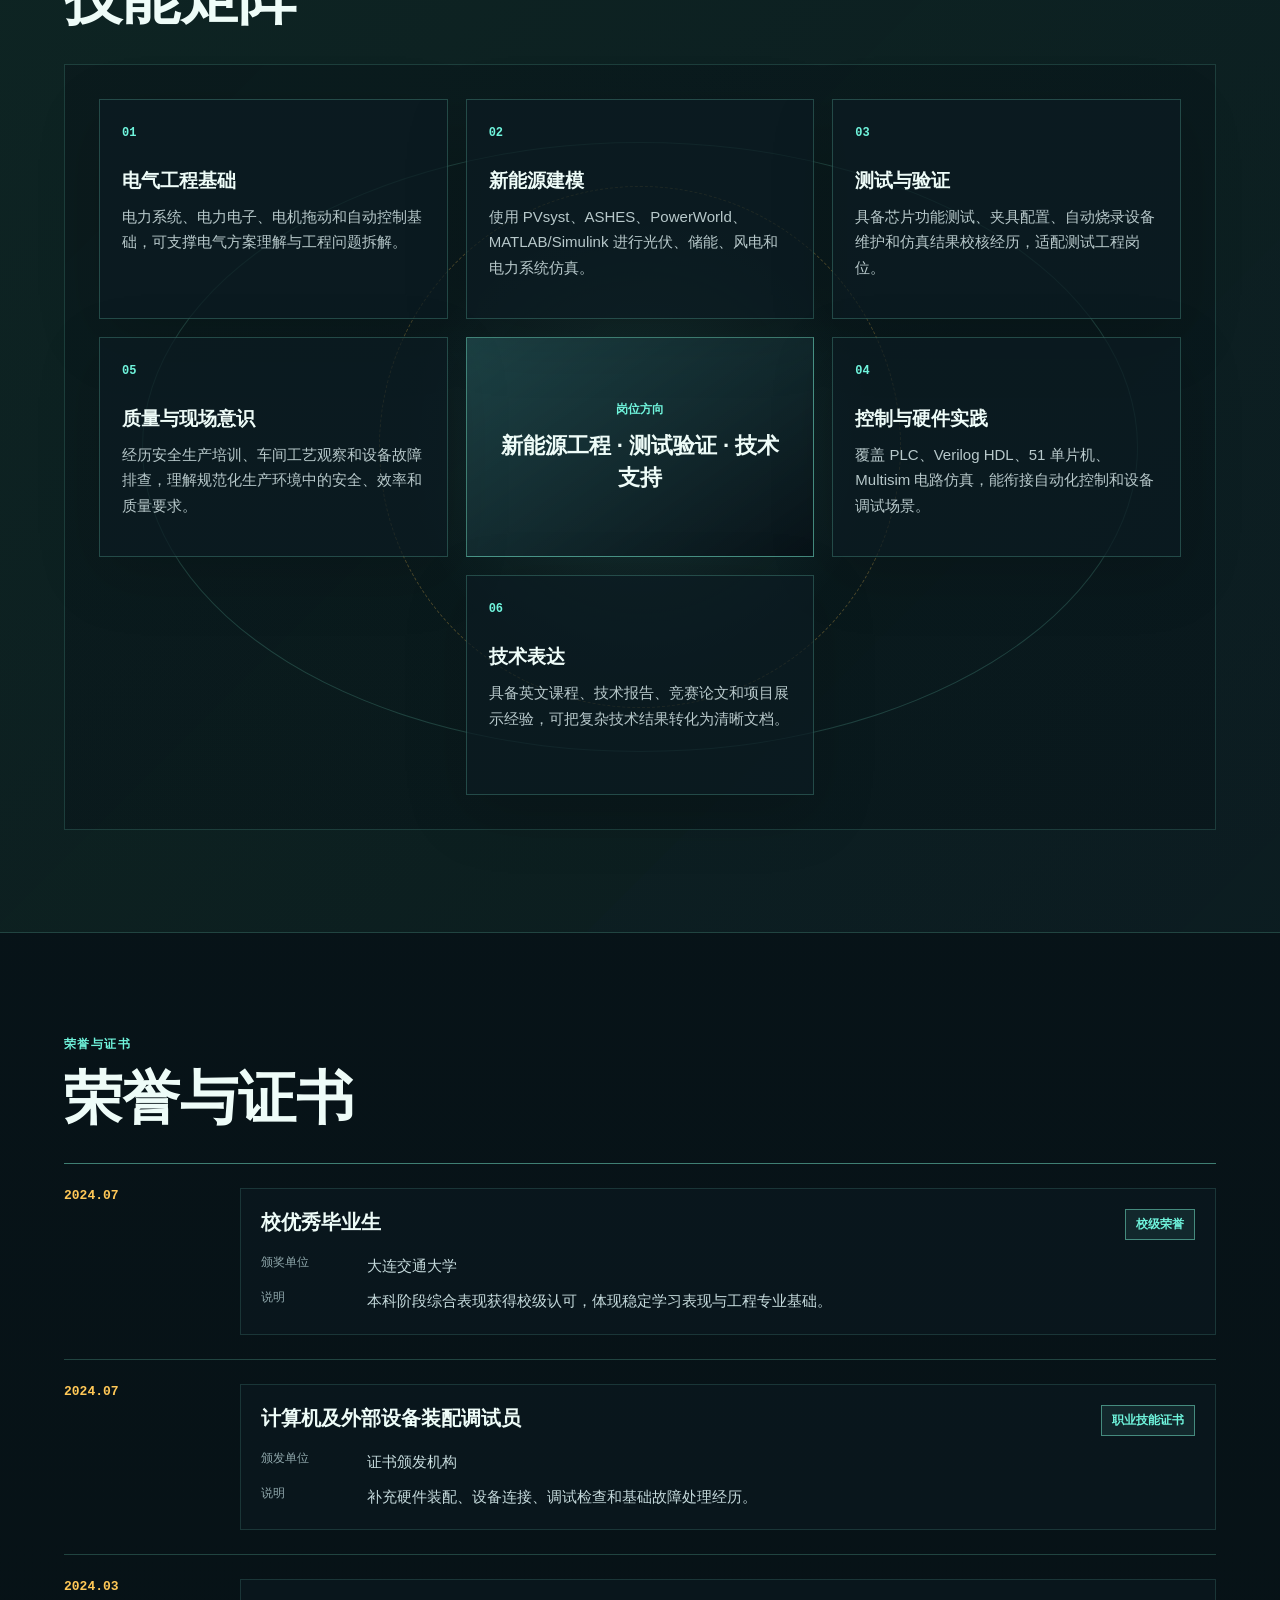
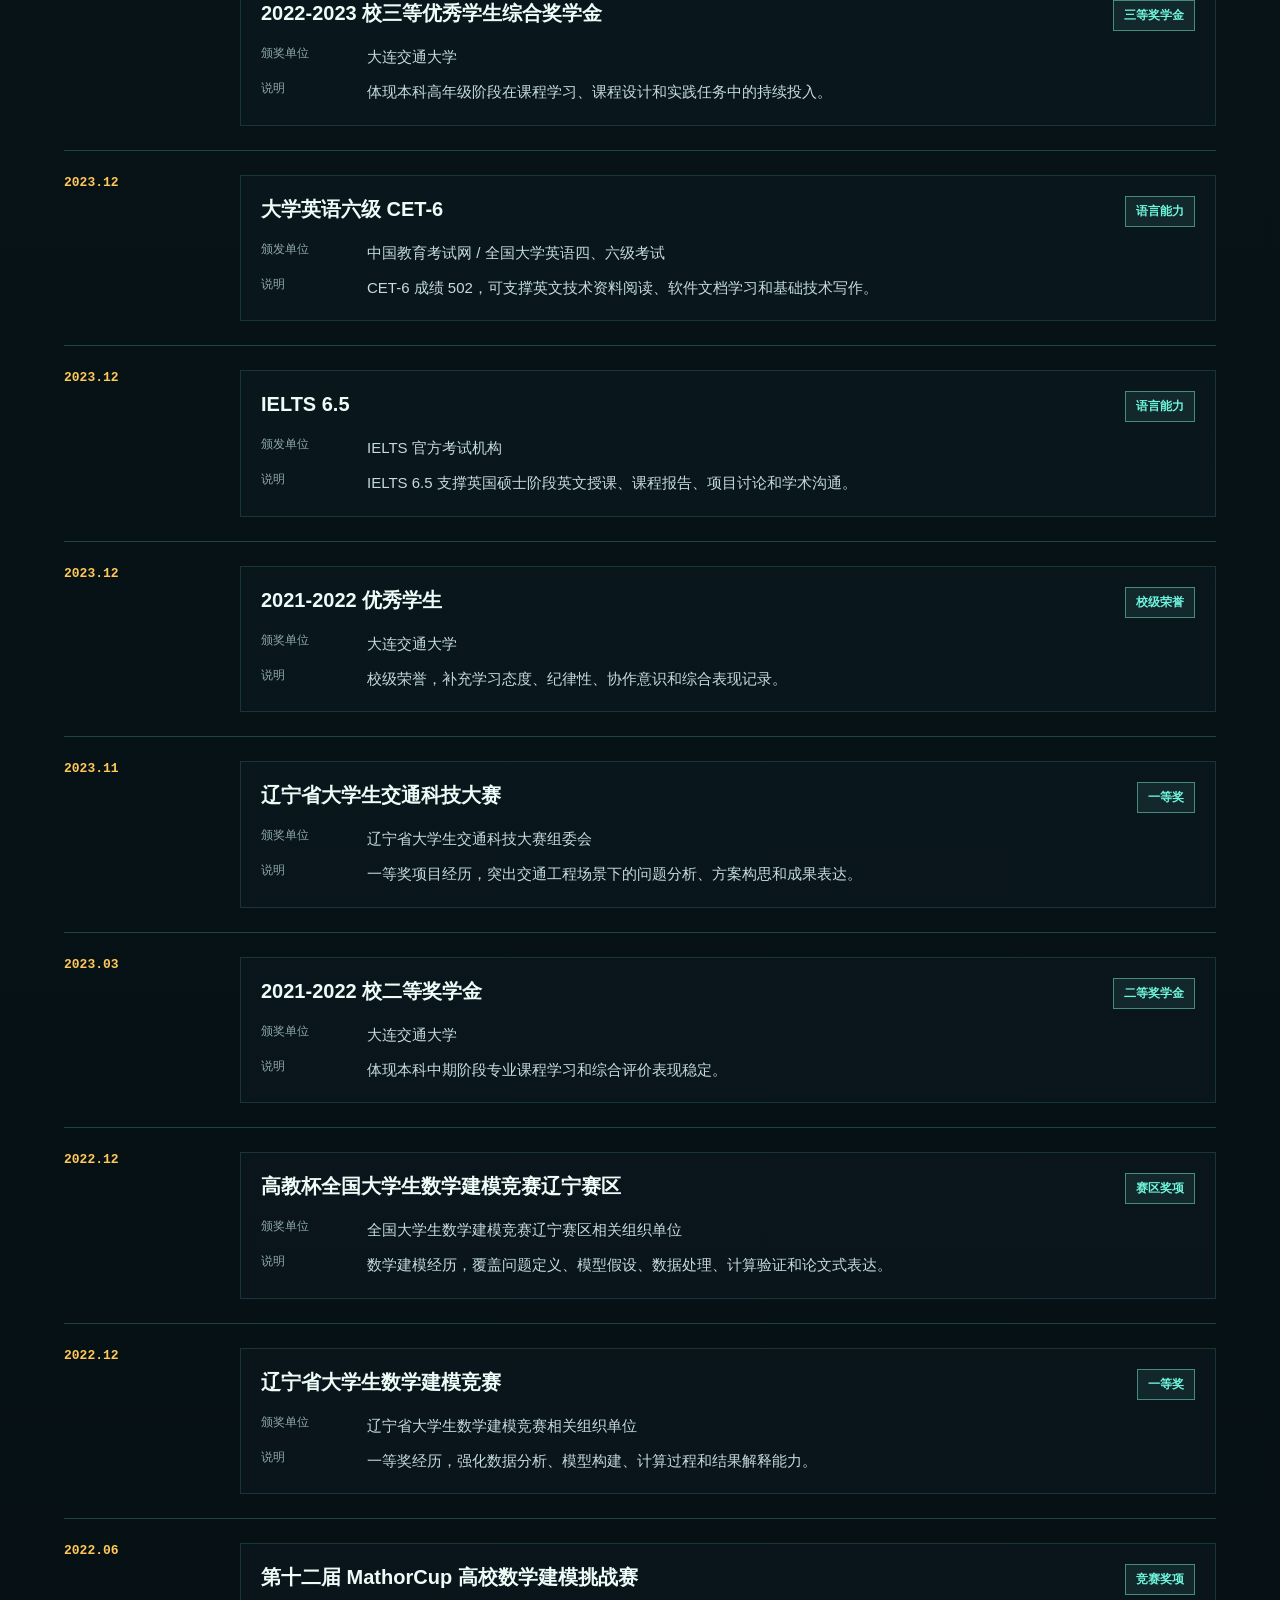
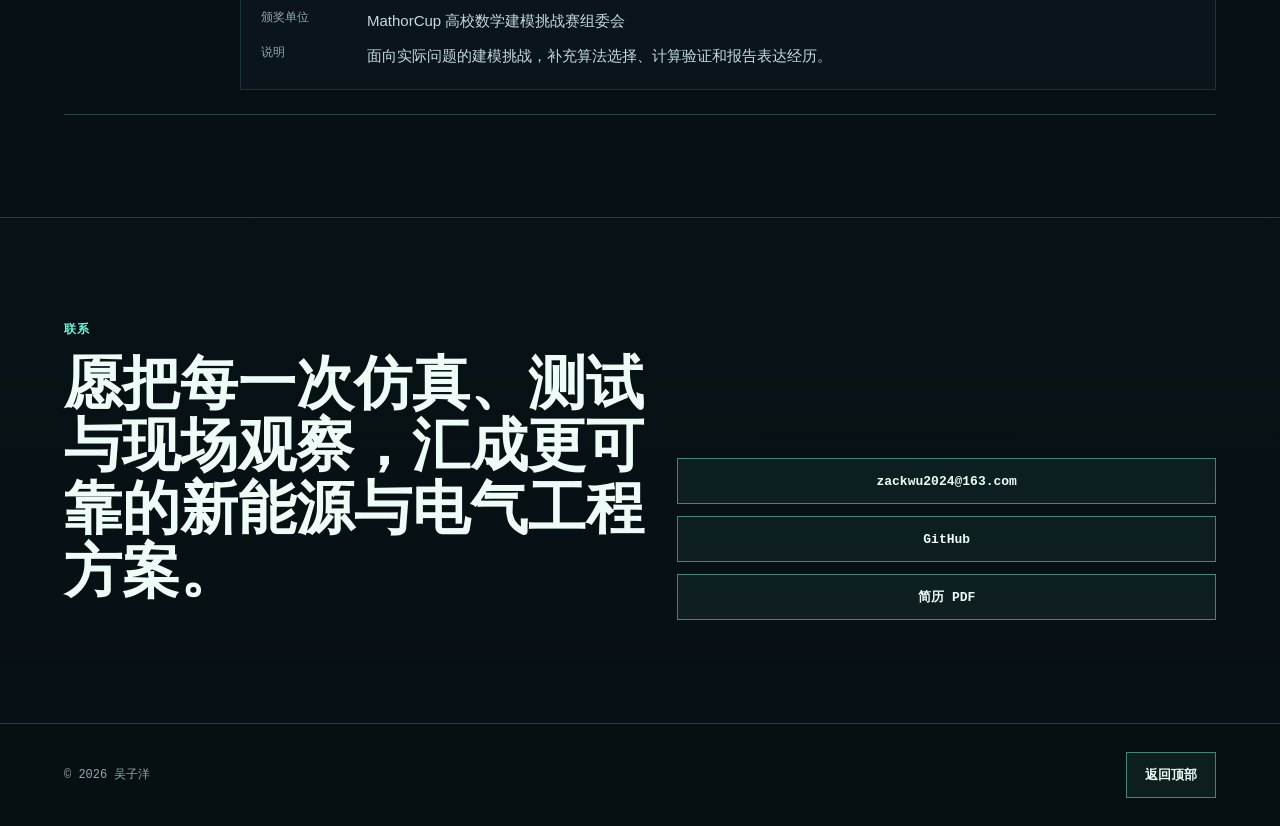
==== commit f176463f: "Refine electrical foundation design lab project" ====
--- a/index.html
+++ b/index.html
@@ -414,18 +414,18 @@
             </article>
 
             <article class="project-card">
-              <img class="project-card-media-contain" src="./assets/projects/circuit-card-01-multisim-systems.svg" alt="Multisim 模拟与数字电路设计示意图" />
-              <span class="tag"><span class="lang lang-zh">Multisim / 模拟与数字电路</span><span class="lang lang-en">Multisim / Analogue & Digital Circuits</span></span>
-              <h3>
-                <span class="lang lang-zh">电子电路综合设计实践：模拟电路与数字电路仿真</span>
-                <span class="lang lang-en">Electronic Circuit Design Practice: Analogue and Digital Simulation</span>
+              <img class="project-card-media-contain" src="./assets/projects/circuit-card-01-multisim-systems.svg" alt="电基础设计实验中的 OCL 功率放大器和交通信号灯控制器仿真示意图" />
+              <span class="tag"><span class="lang lang-zh">电基础设计 / 模电 / 数电</span><span class="lang lang-en">Circuit Design / Analogue / Digital</span></span>
+              <h3>
+                <span class="lang lang-zh">电基础设计实验：模电与数电综合设计</span>
+                <span class="lang lang-en">Electrical Foundation Design Lab: Analogue and Digital Circuit Design</span>
               </h3>
               <p>
                 <span class="lang lang-zh">
-                  使用 NI Multisim 完成 OCL 音频功率放大器、交通信号灯控制器及多类数字逻辑系统仿真，覆盖指标分解、参数计算、原理图搭建和仿真验证。
+                  基于两份本科电基础设计实验报告，完成 OCL 音频功率放大器和交通信号灯控制器设计，覆盖指标分解、参数计算、Multisim 仿真、结果检验和问题反思。
                 </span>
                 <span class="lang lang-en">
-                  Used NI Multisim for OCL audio amplifier and digital logic simulations, covering specification breakdown, parameter calculation, schematic modelling and validation.
+                  Completed two undergraduate circuit design reports covering an OCL audio amplifier and traffic signal controller with requirement breakdown, parameter calculation, Multisim simulation and reflection.
                 </span>
               </p>
               <a class="case-link" href="./projects/multisim-electronic-circuit-design-practice.html">
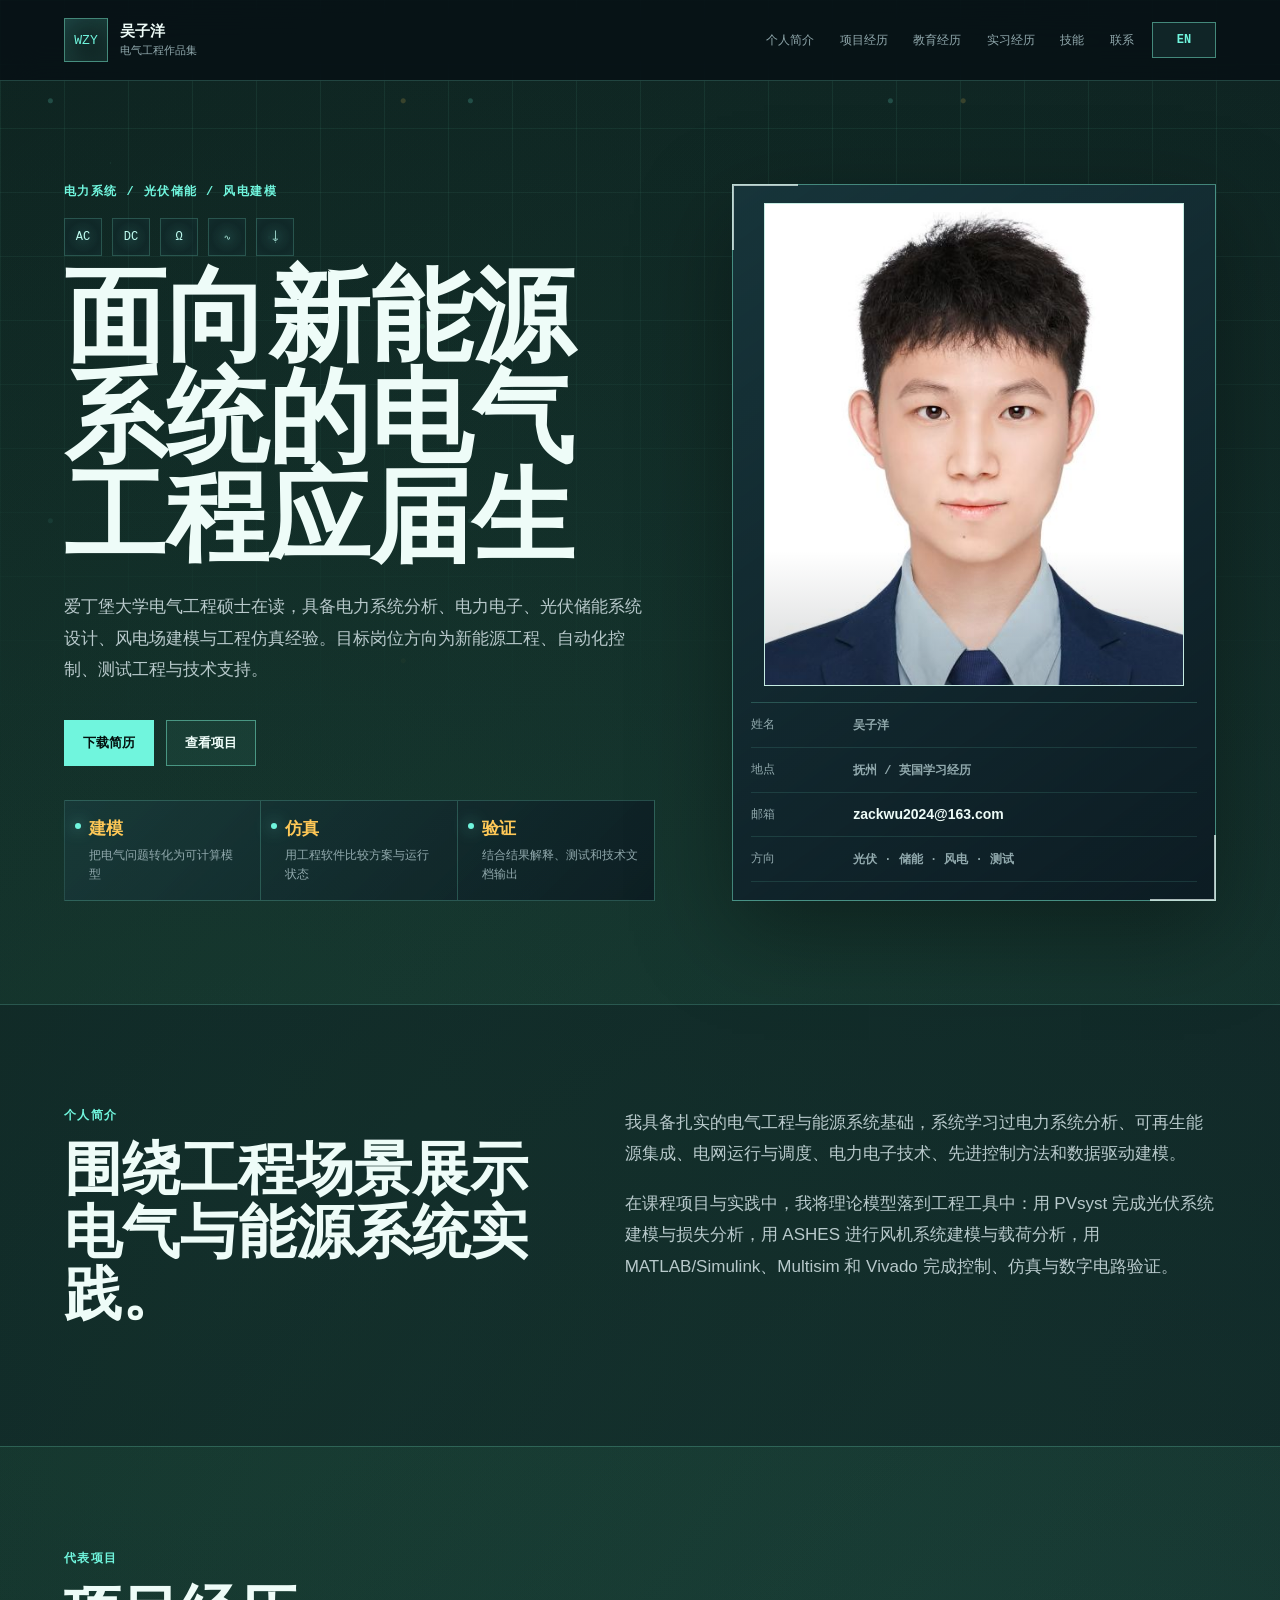
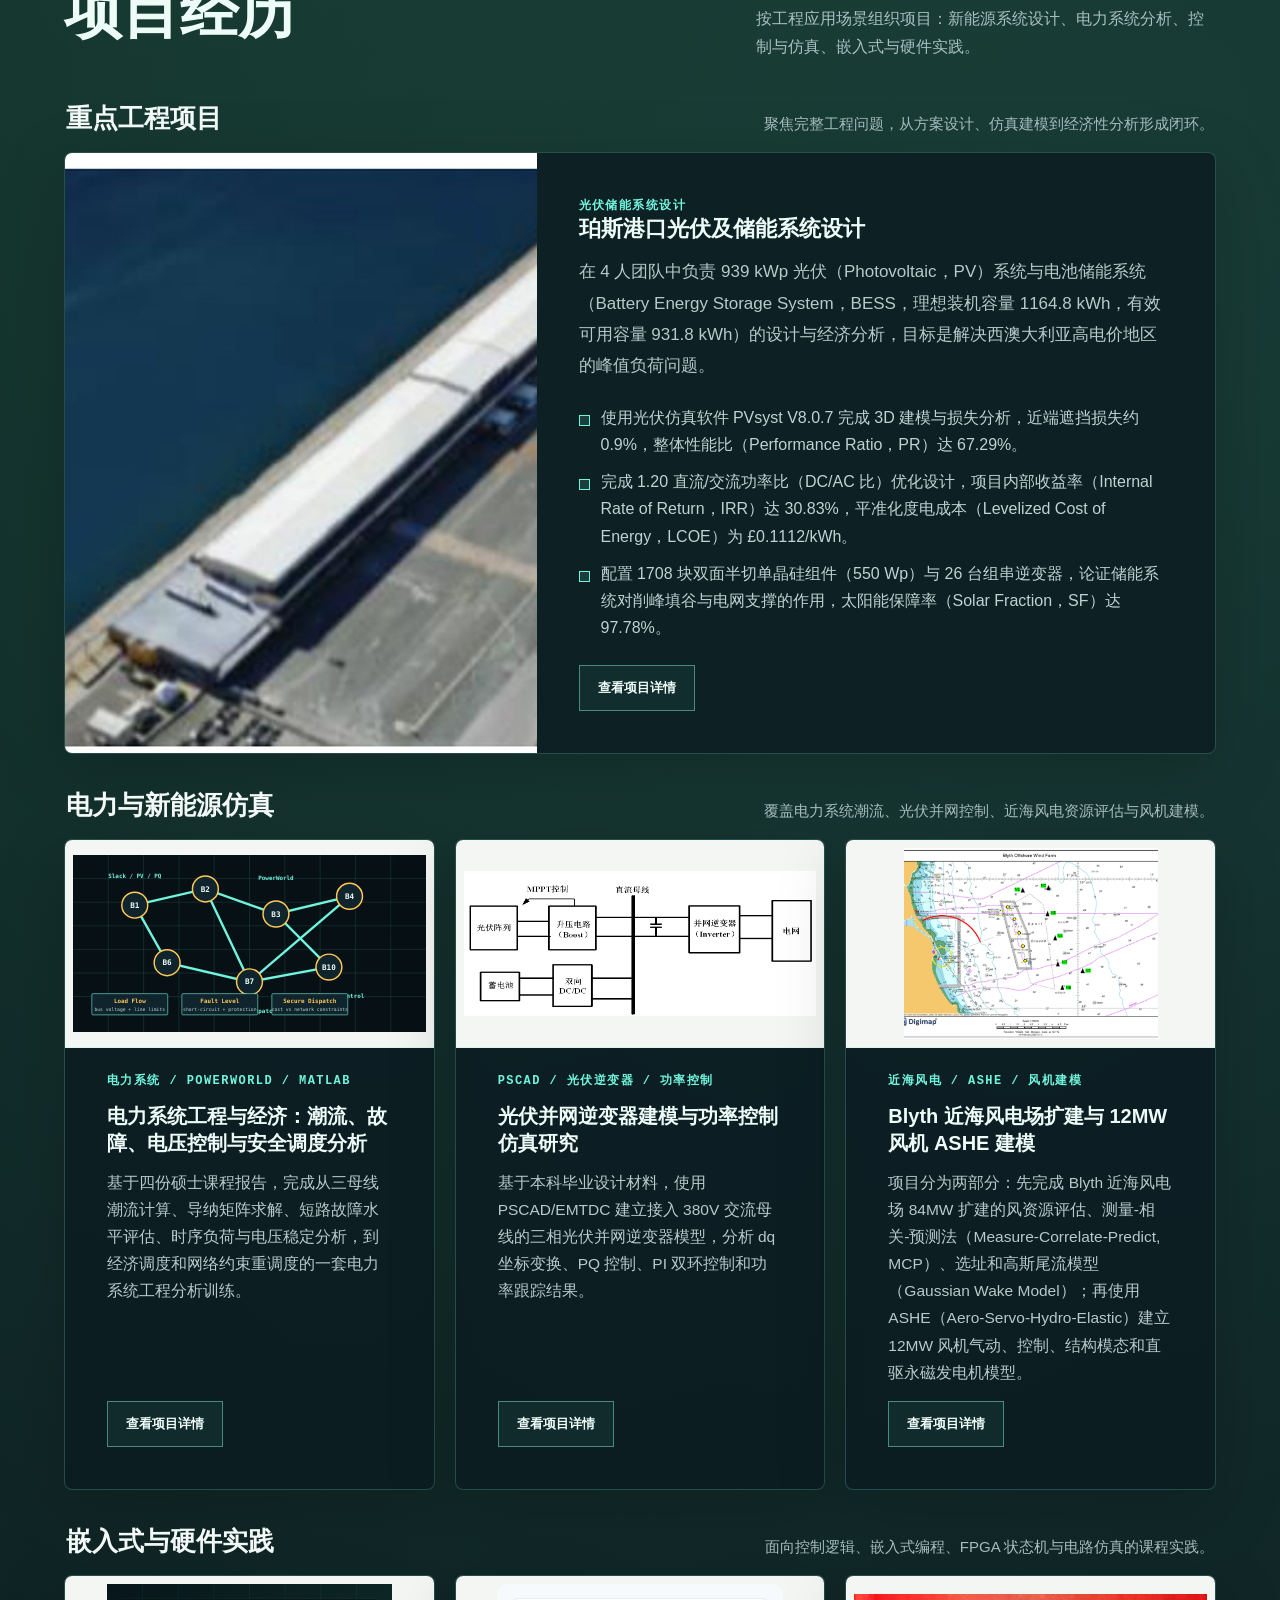
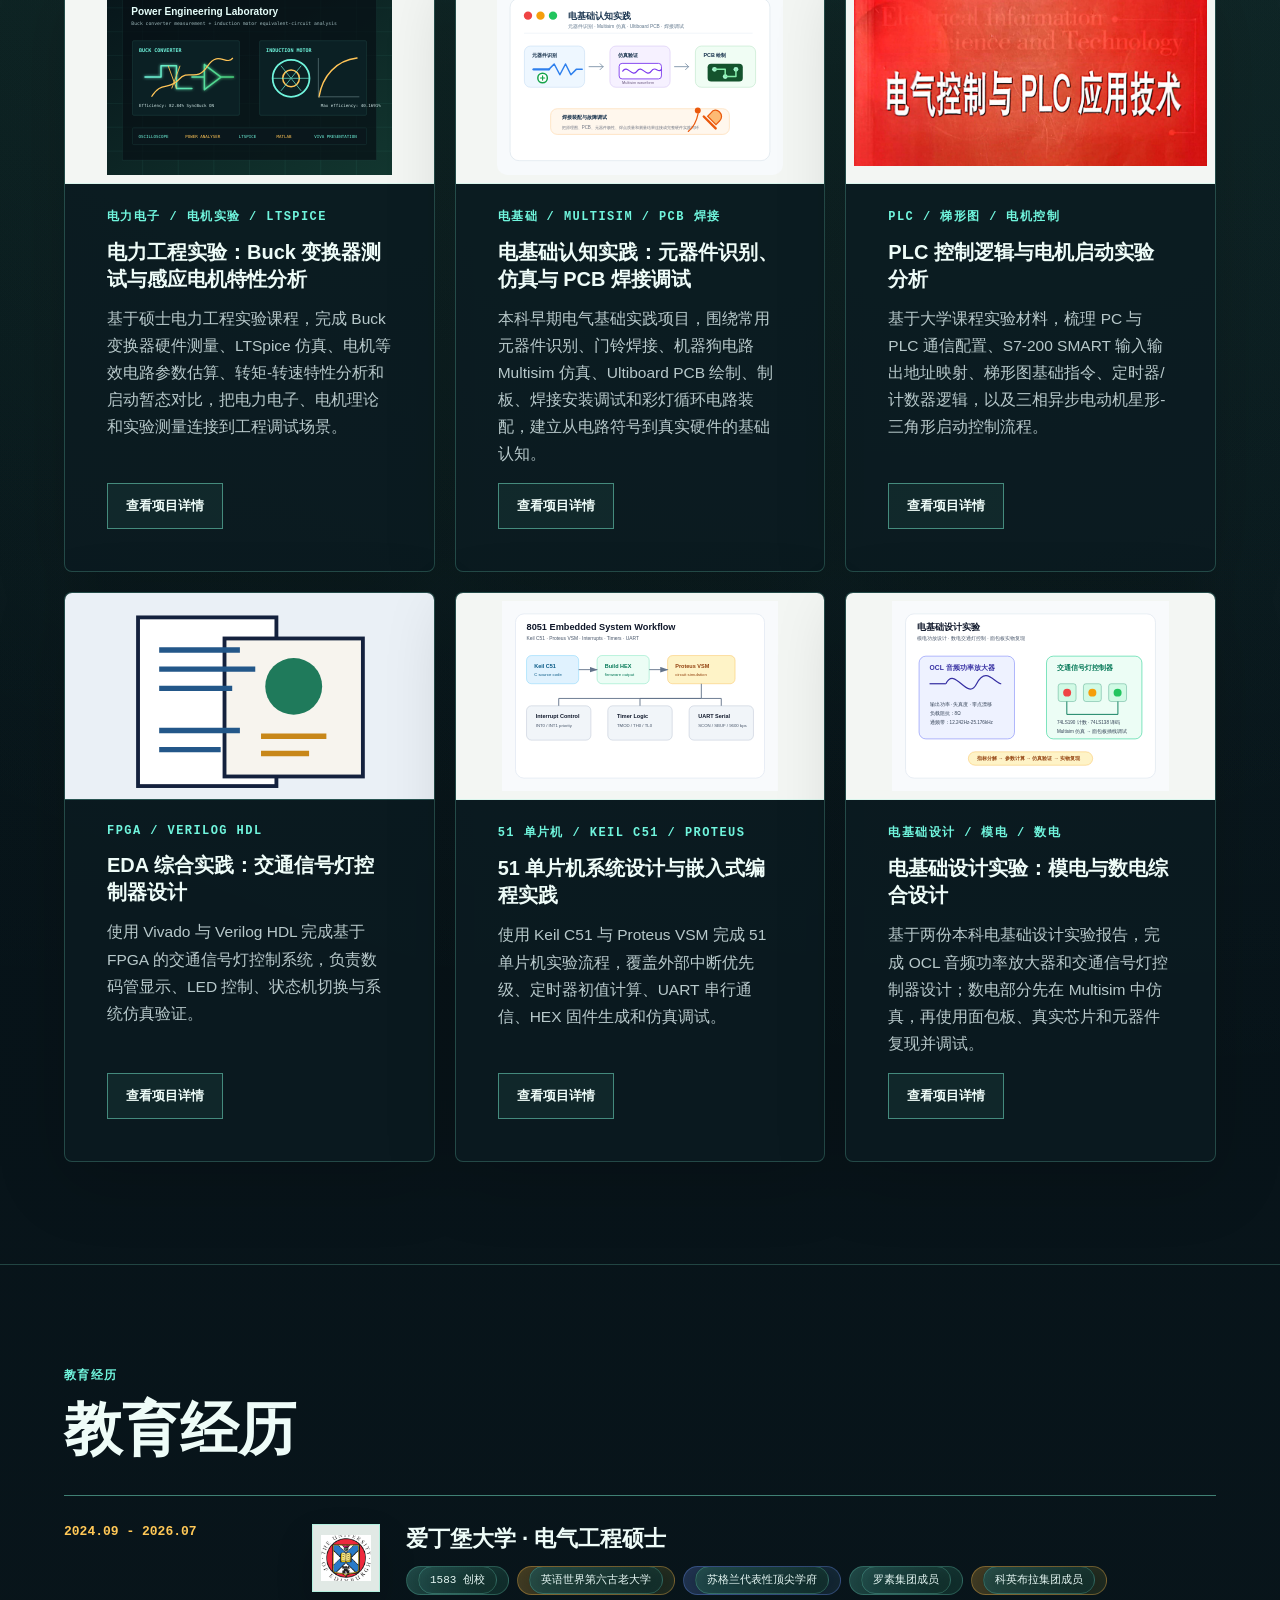
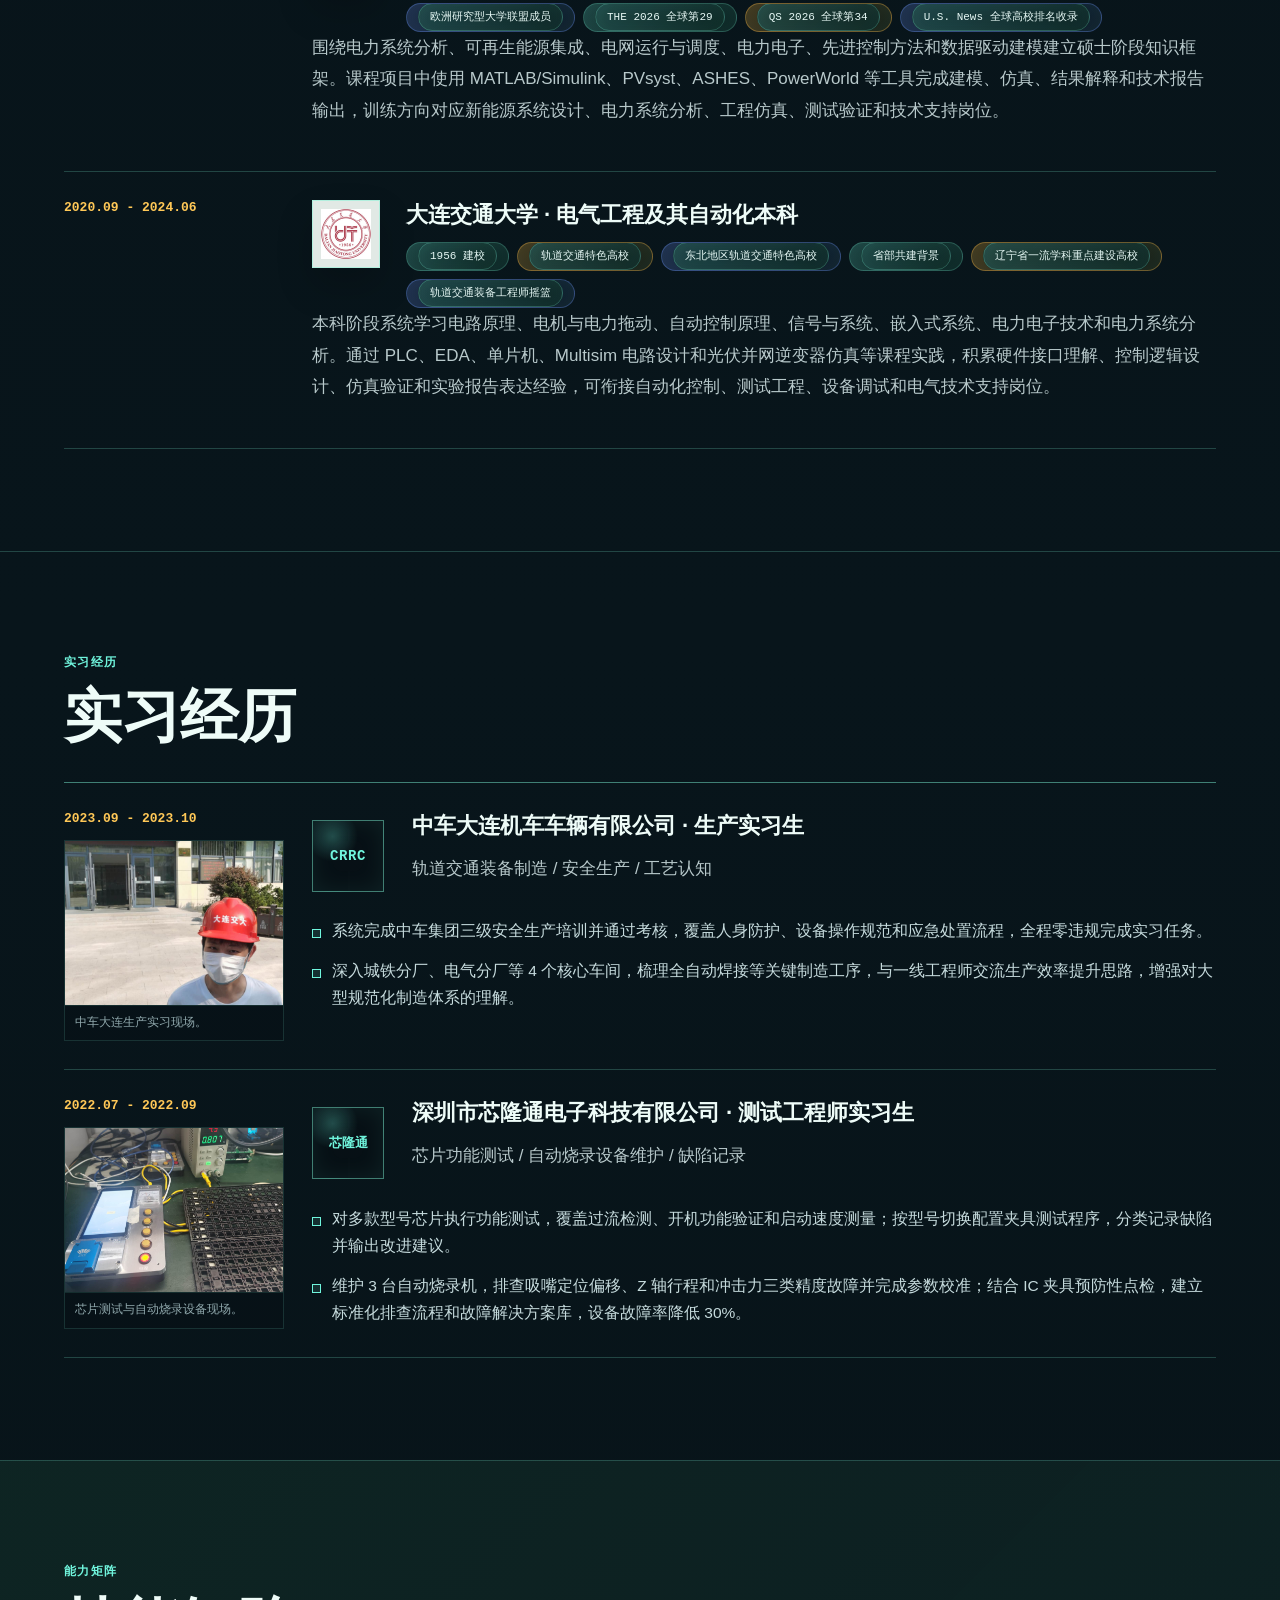
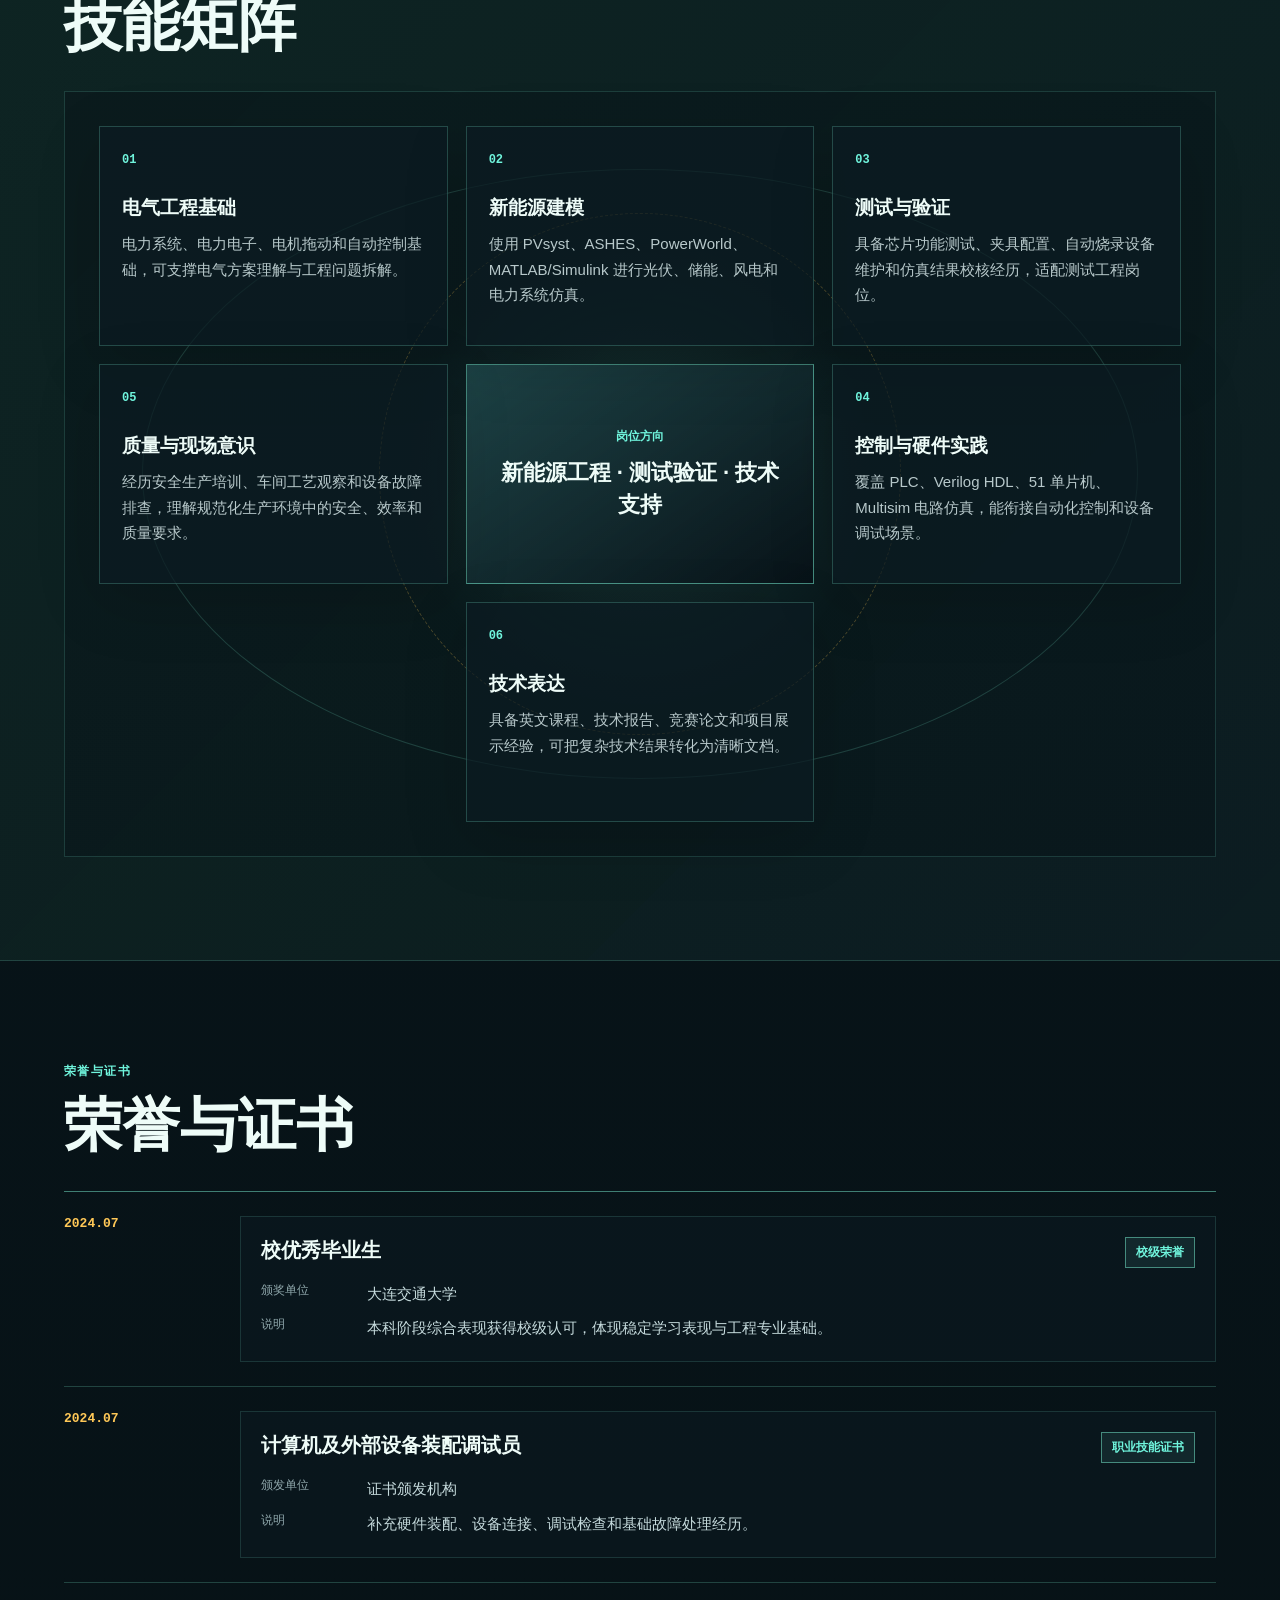
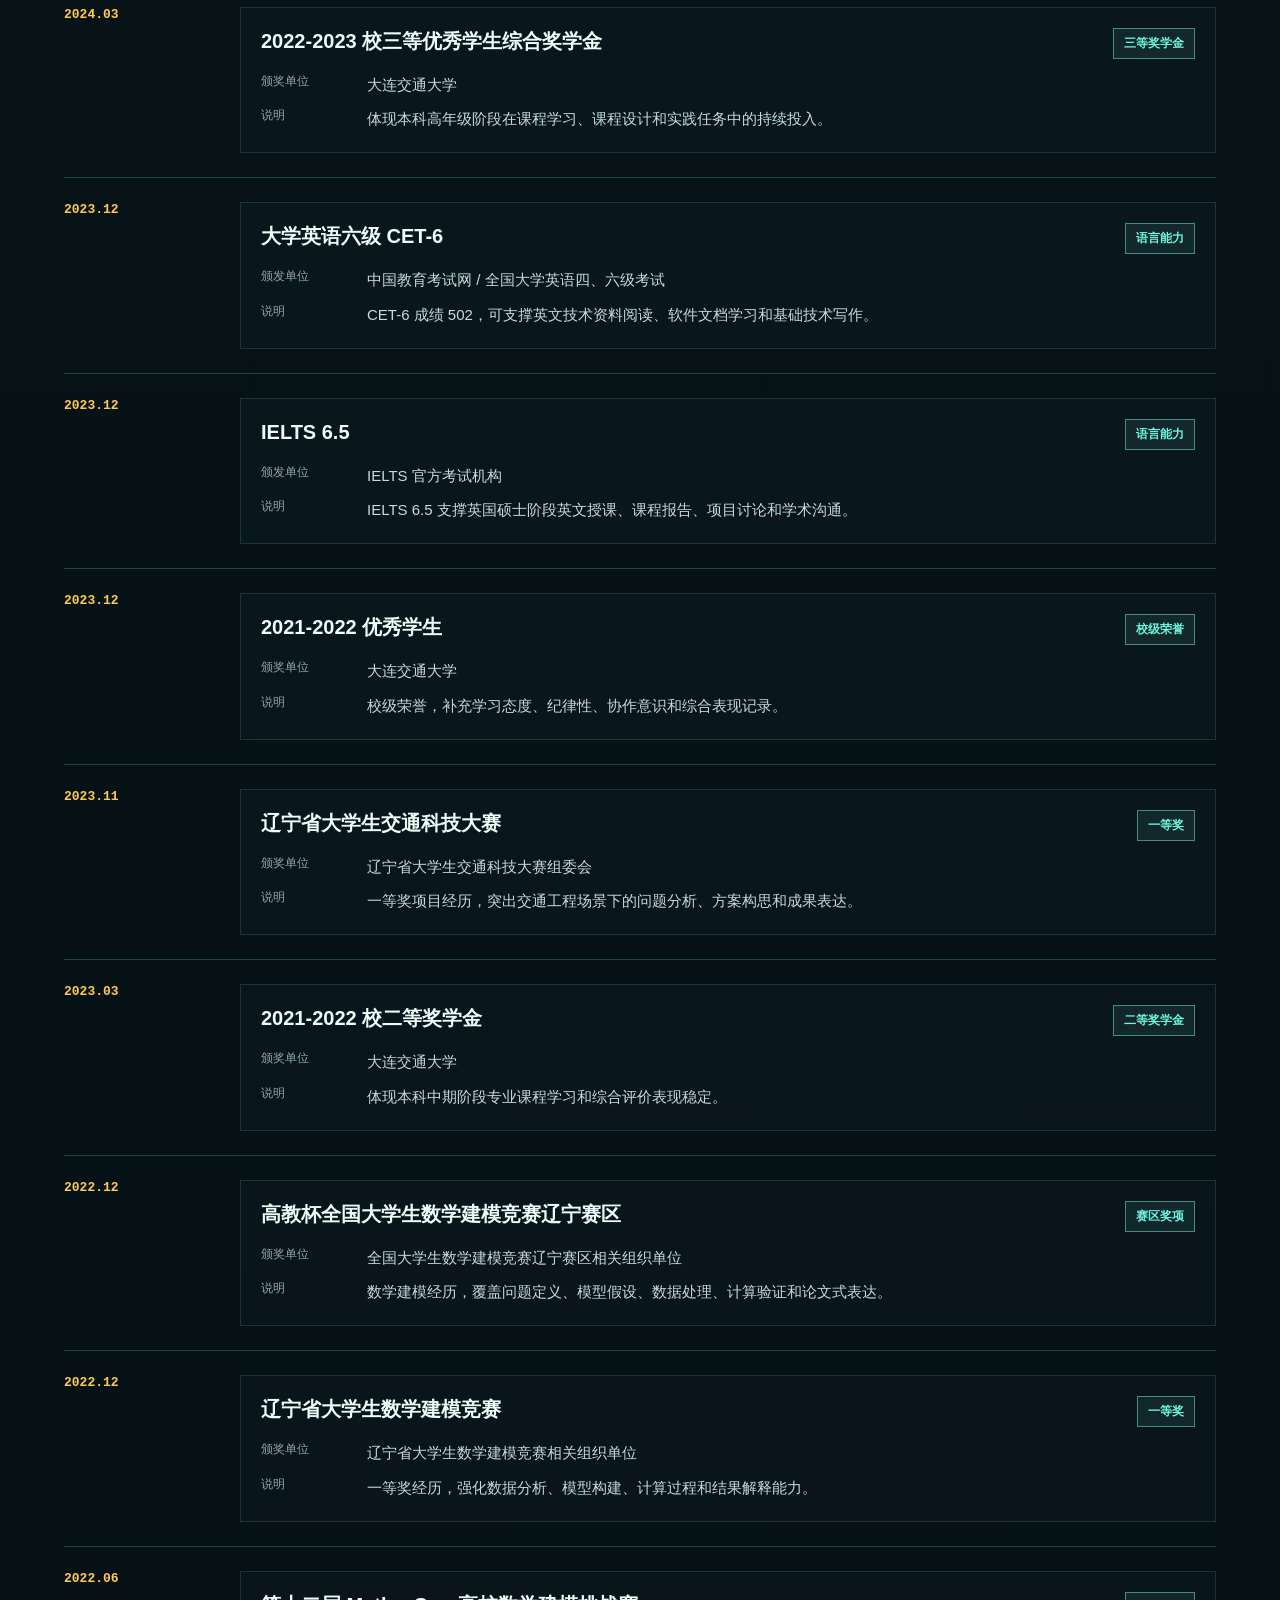
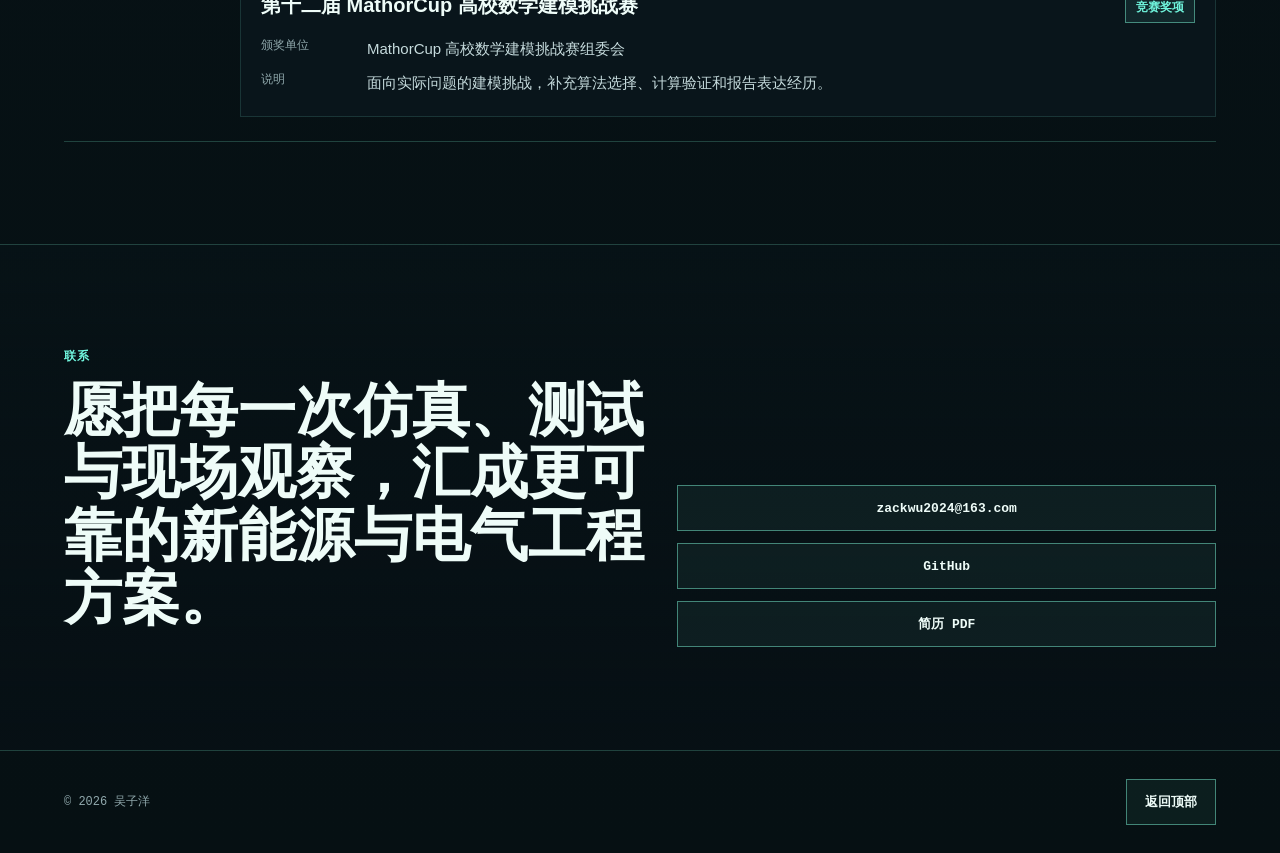
==== commit f7bab81f: "Add breadboard implementation to circuit design lab" ====
--- a/index.html
+++ b/index.html
@@ -422,10 +422,10 @@
               </h3>
               <p>
                 <span class="lang lang-zh">
-                  基于两份本科电基础设计实验报告，完成 OCL 音频功率放大器和交通信号灯控制器设计，覆盖指标分解、参数计算、Multisim 仿真、结果检验和问题反思。
+                  基于两份本科电基础设计实验报告，完成 OCL 音频功率放大器和交通信号灯控制器设计；数电部分先在 Multisim 中仿真，再使用面包板、真实芯片和元器件复现并调试。
                 </span>
                 <span class="lang lang-en">
-                  Completed two undergraduate circuit design reports covering an OCL audio amplifier and traffic signal controller with requirement breakdown, parameter calculation, Multisim simulation and reflection.
+                  Completed two undergraduate circuit design reports covering an OCL audio amplifier and a traffic signal controller, with digital logic first simulated in Multisim and then reproduced on a breadboard using real chips and components.
                 </span>
               </p>
               <a class="case-link" href="./projects/multisim-electronic-circuit-design-practice.html">
